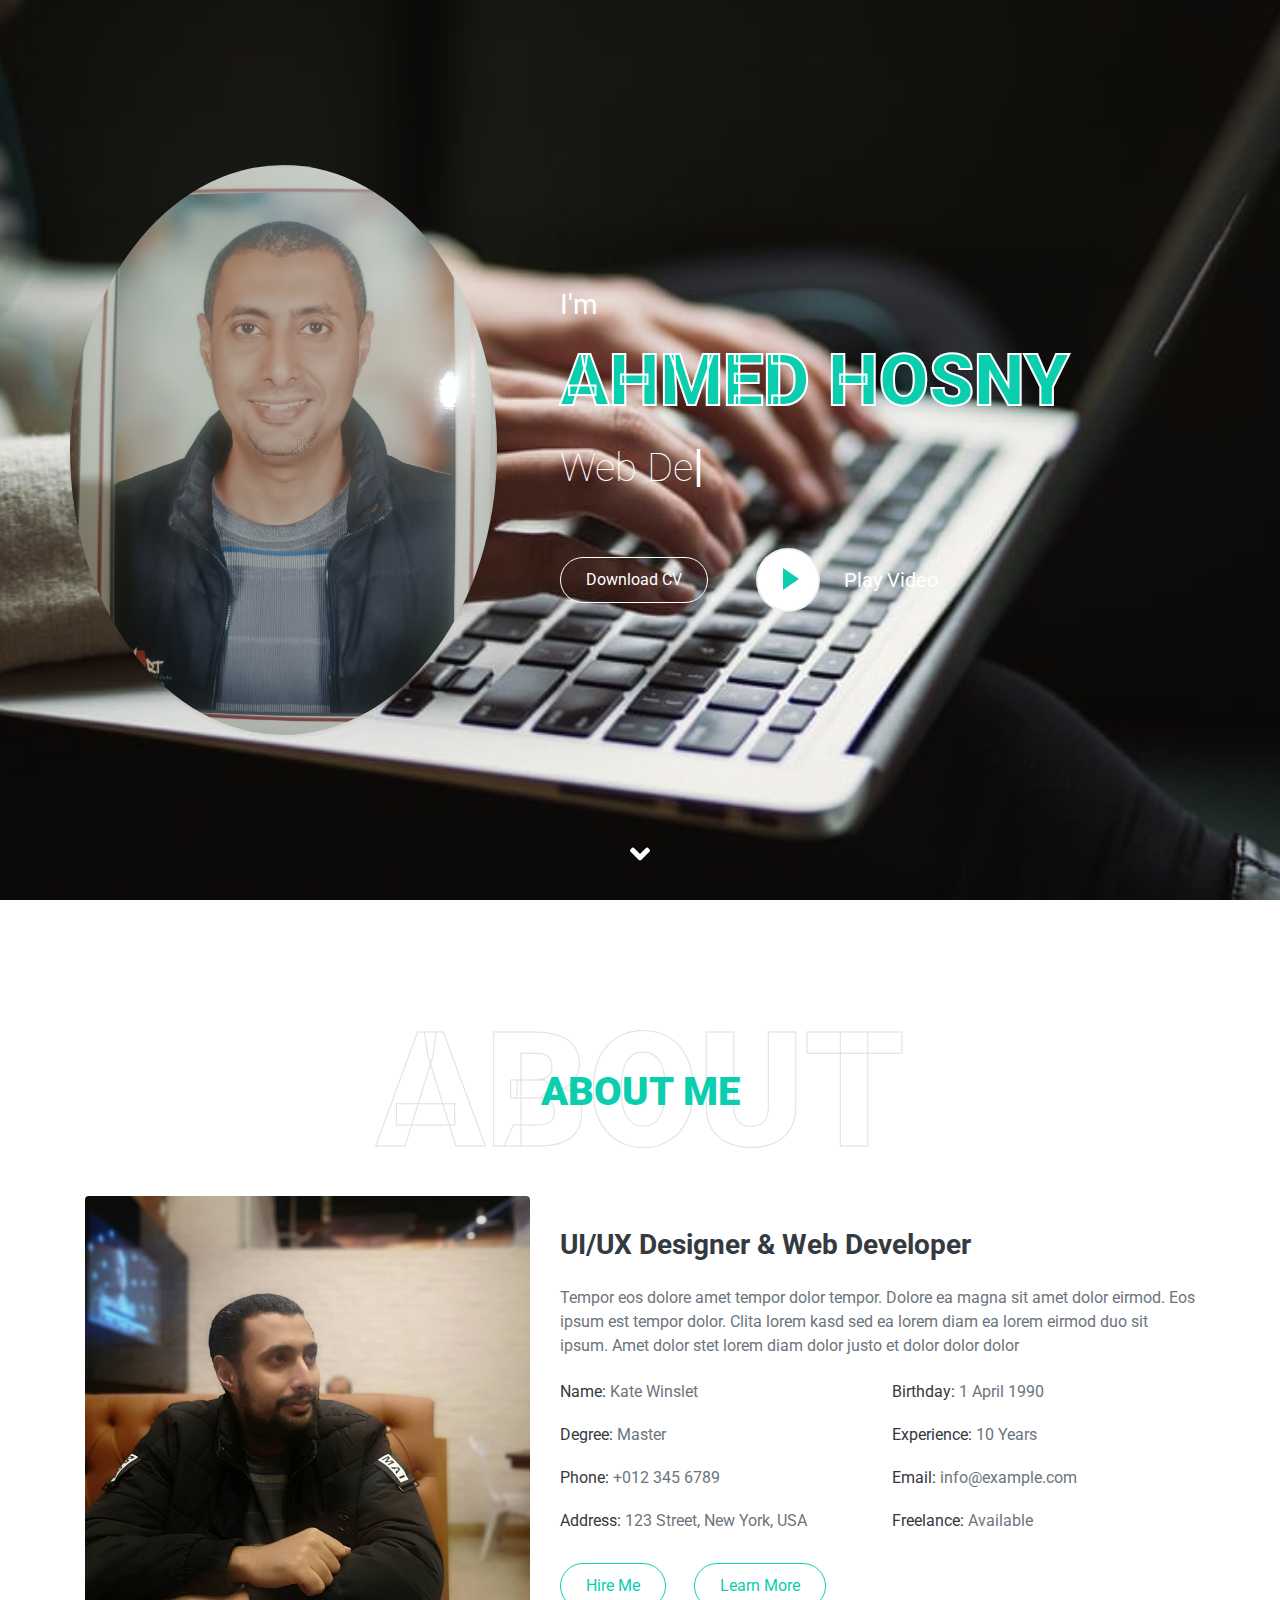
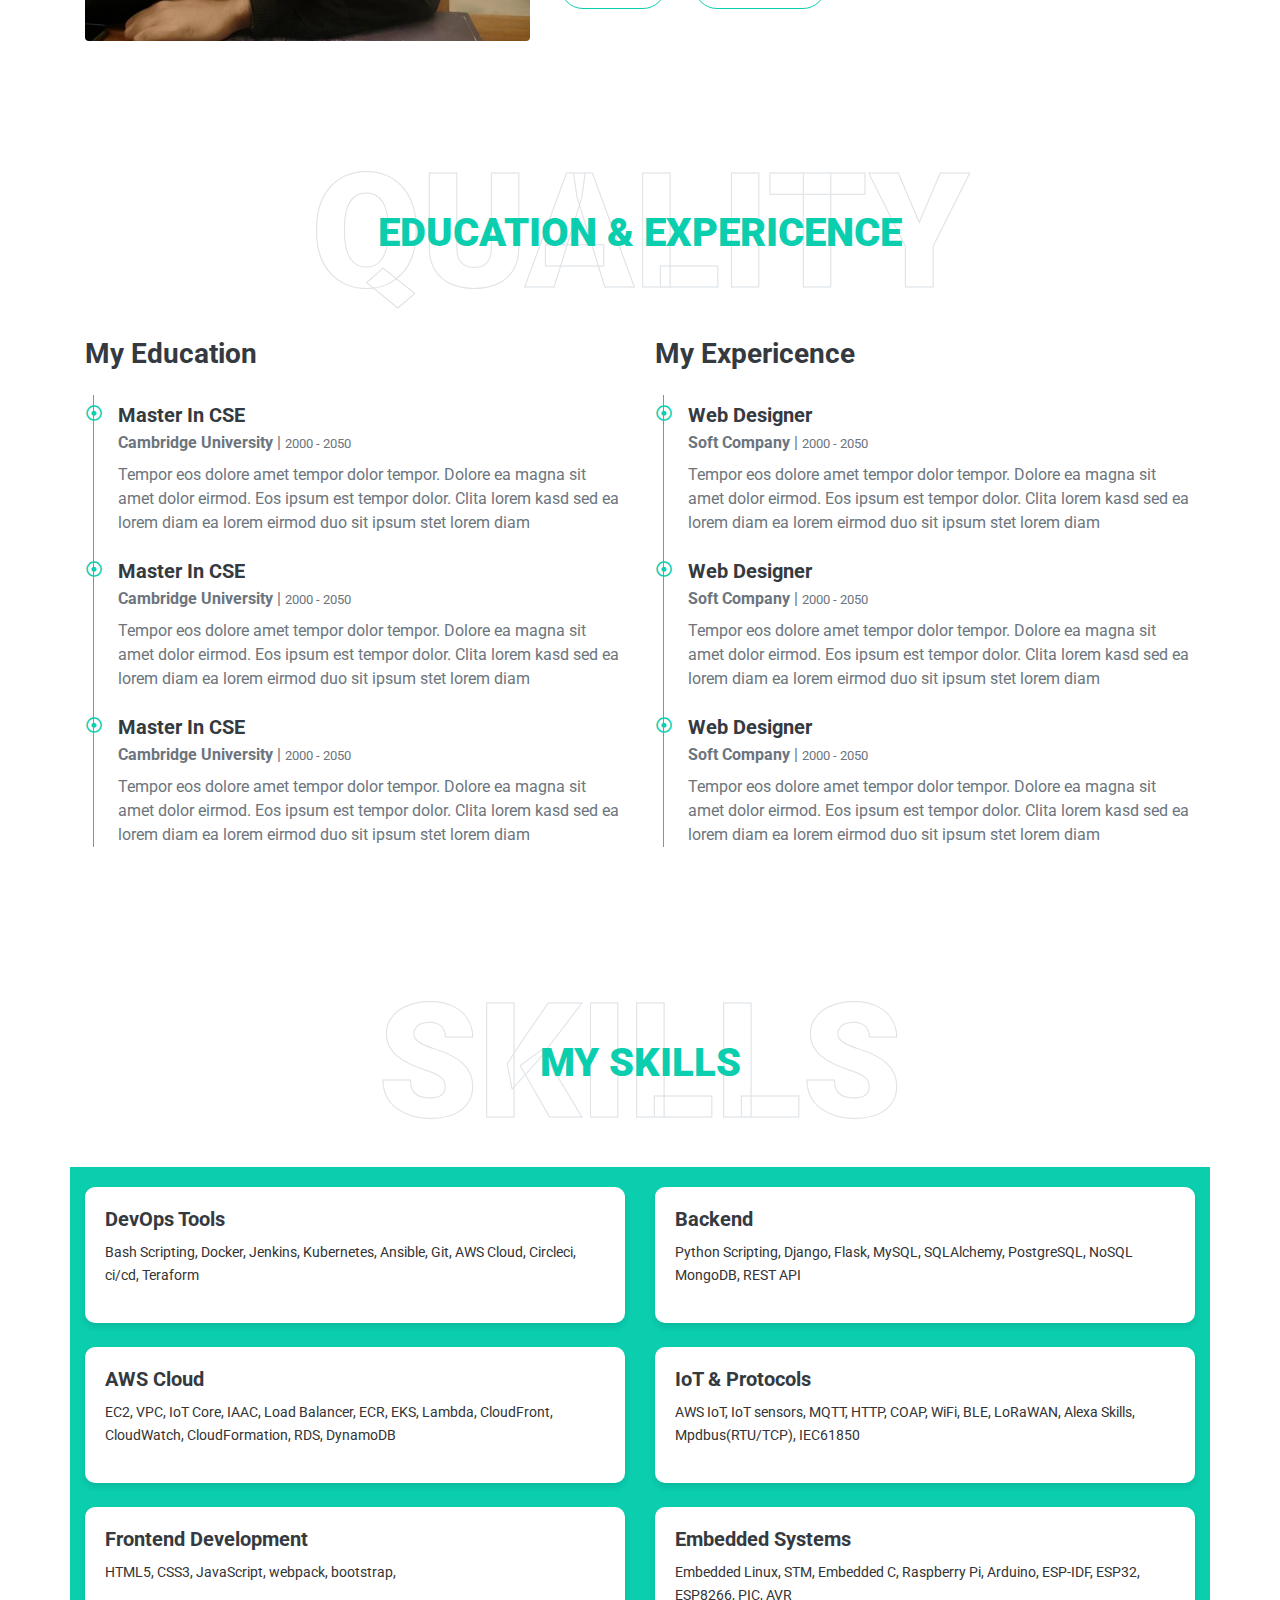
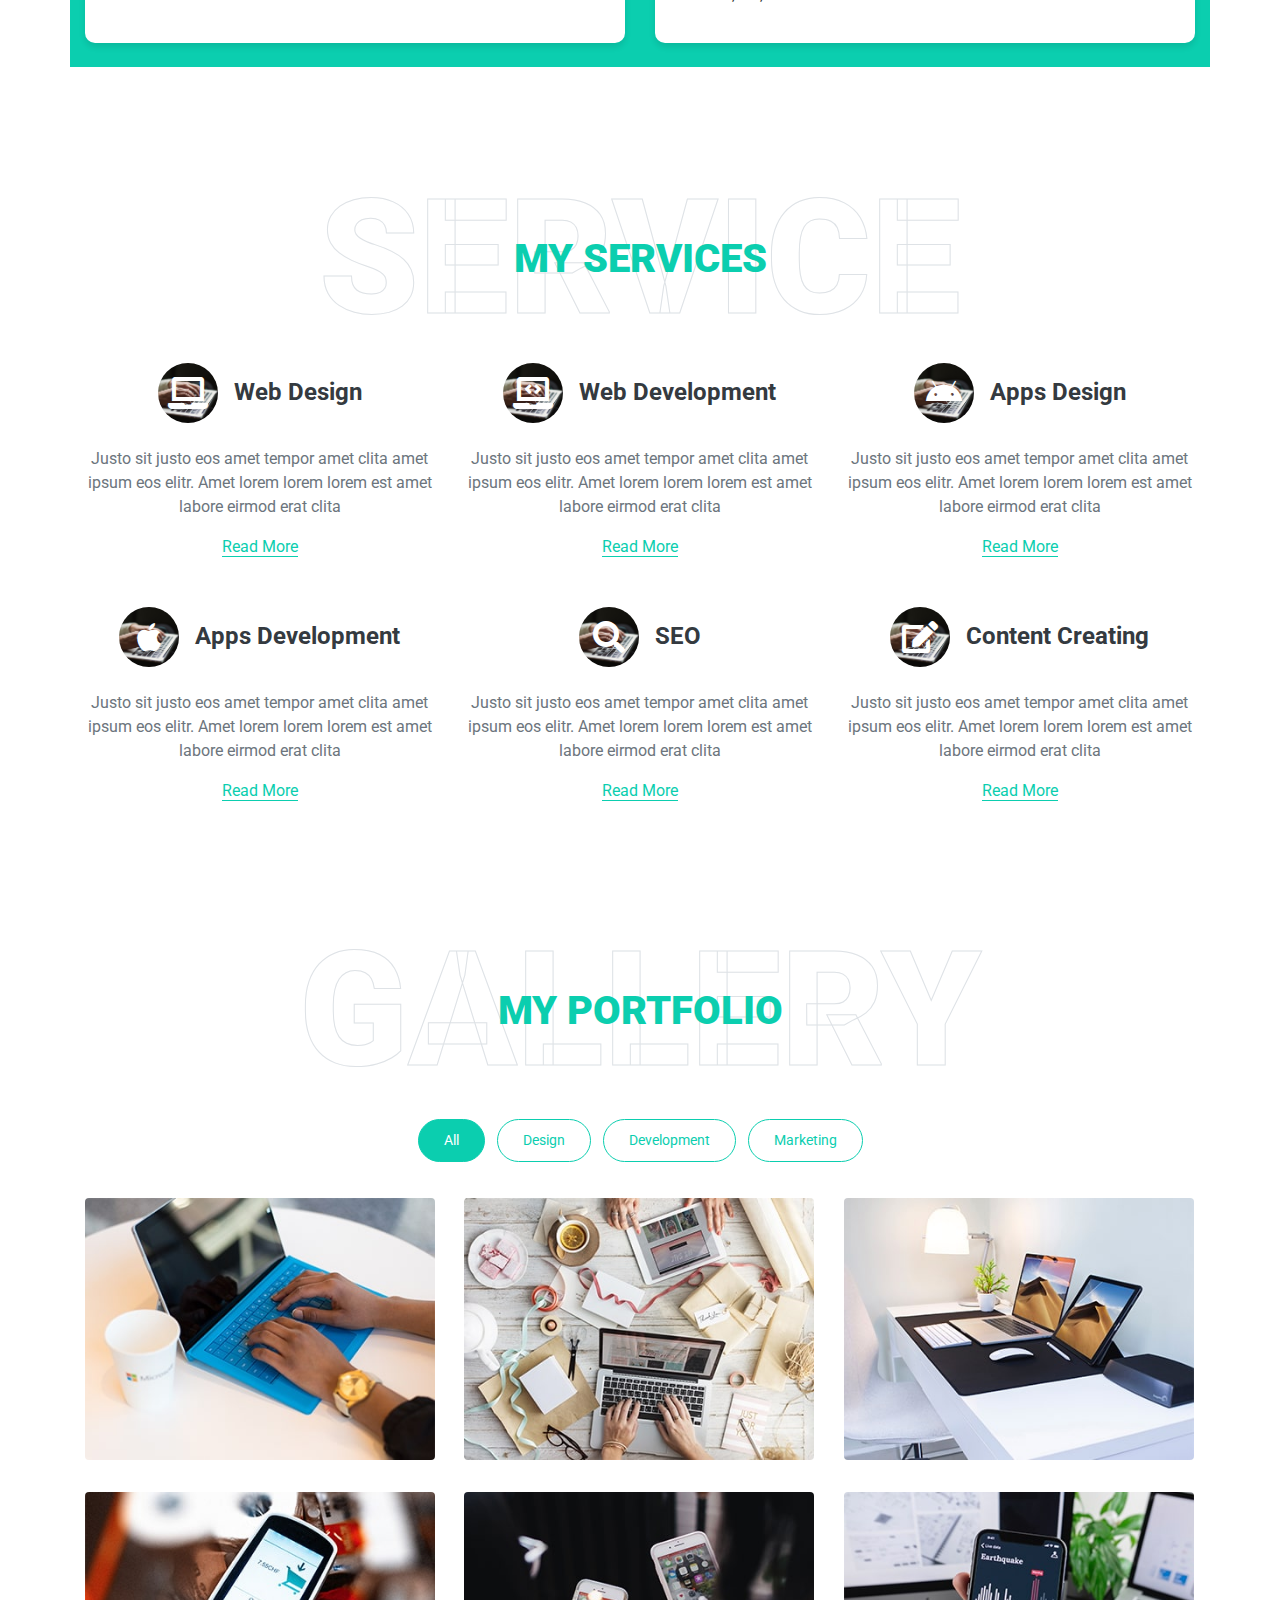
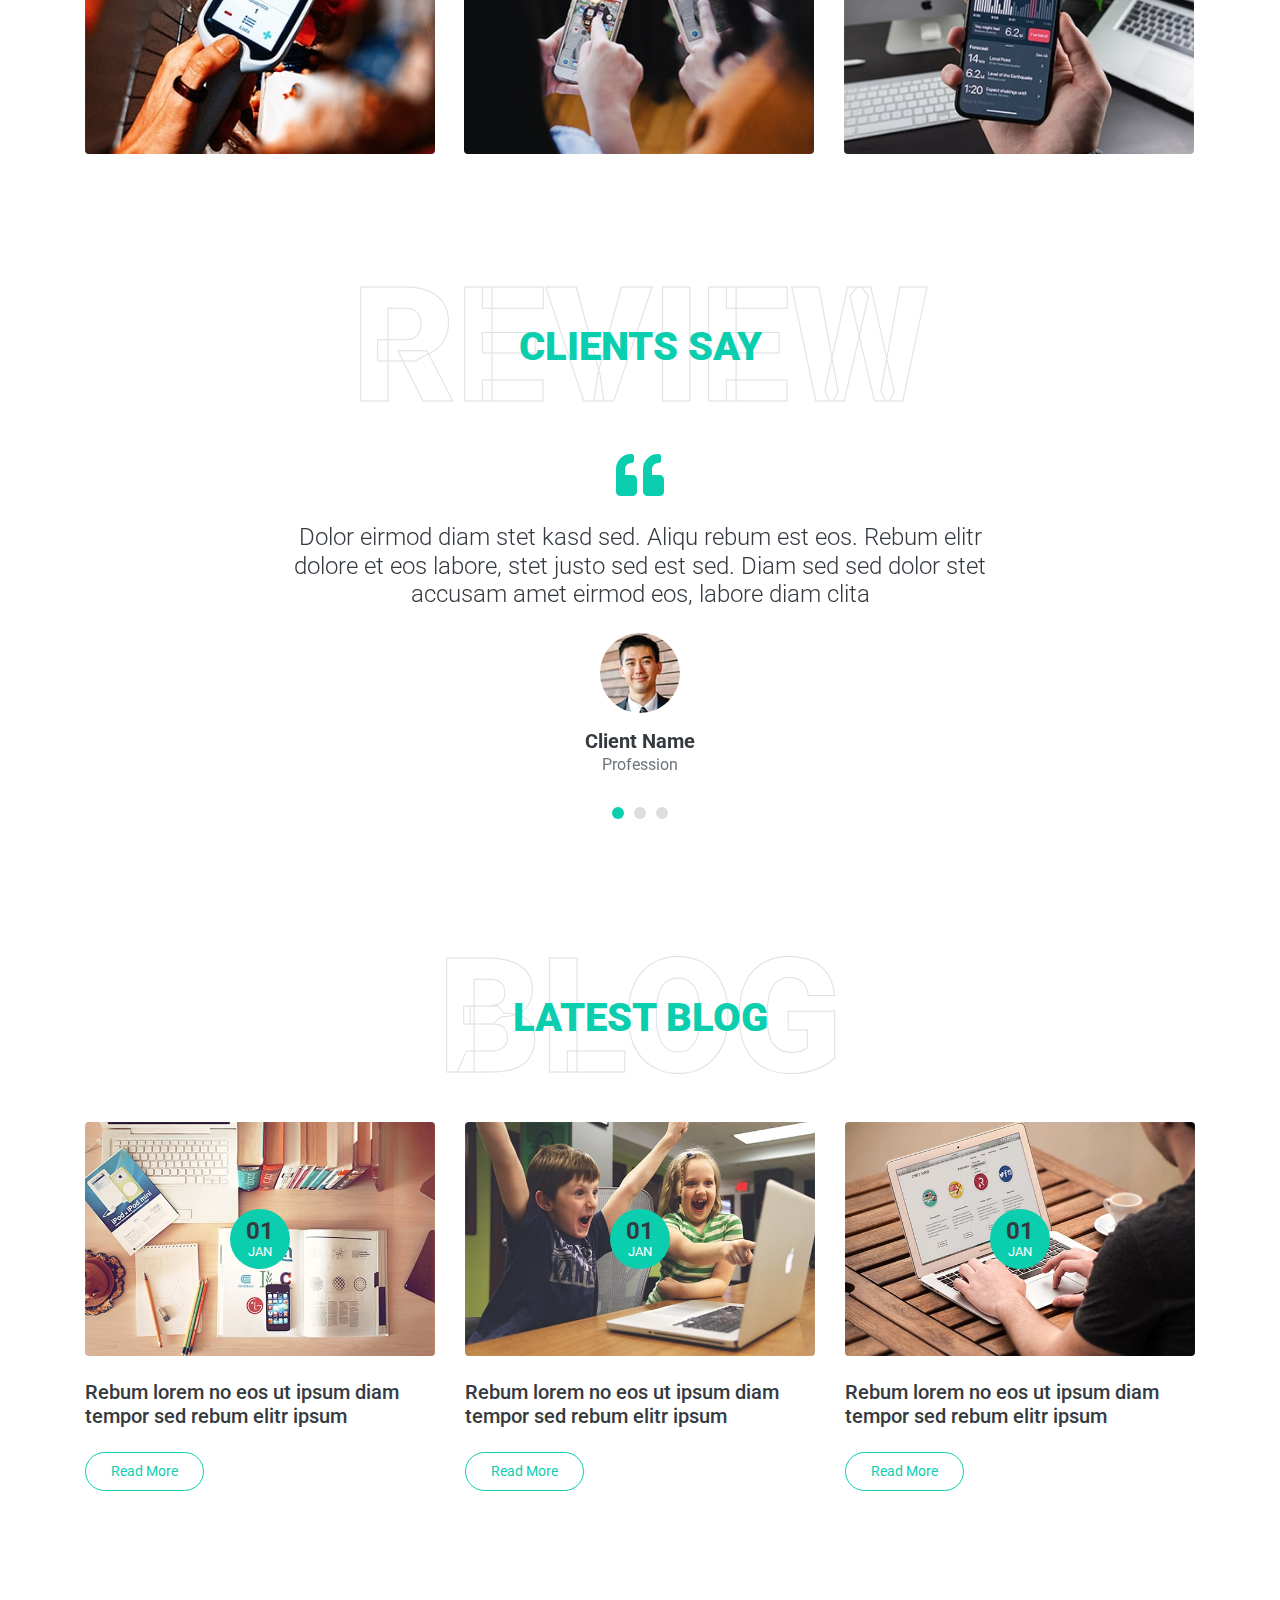
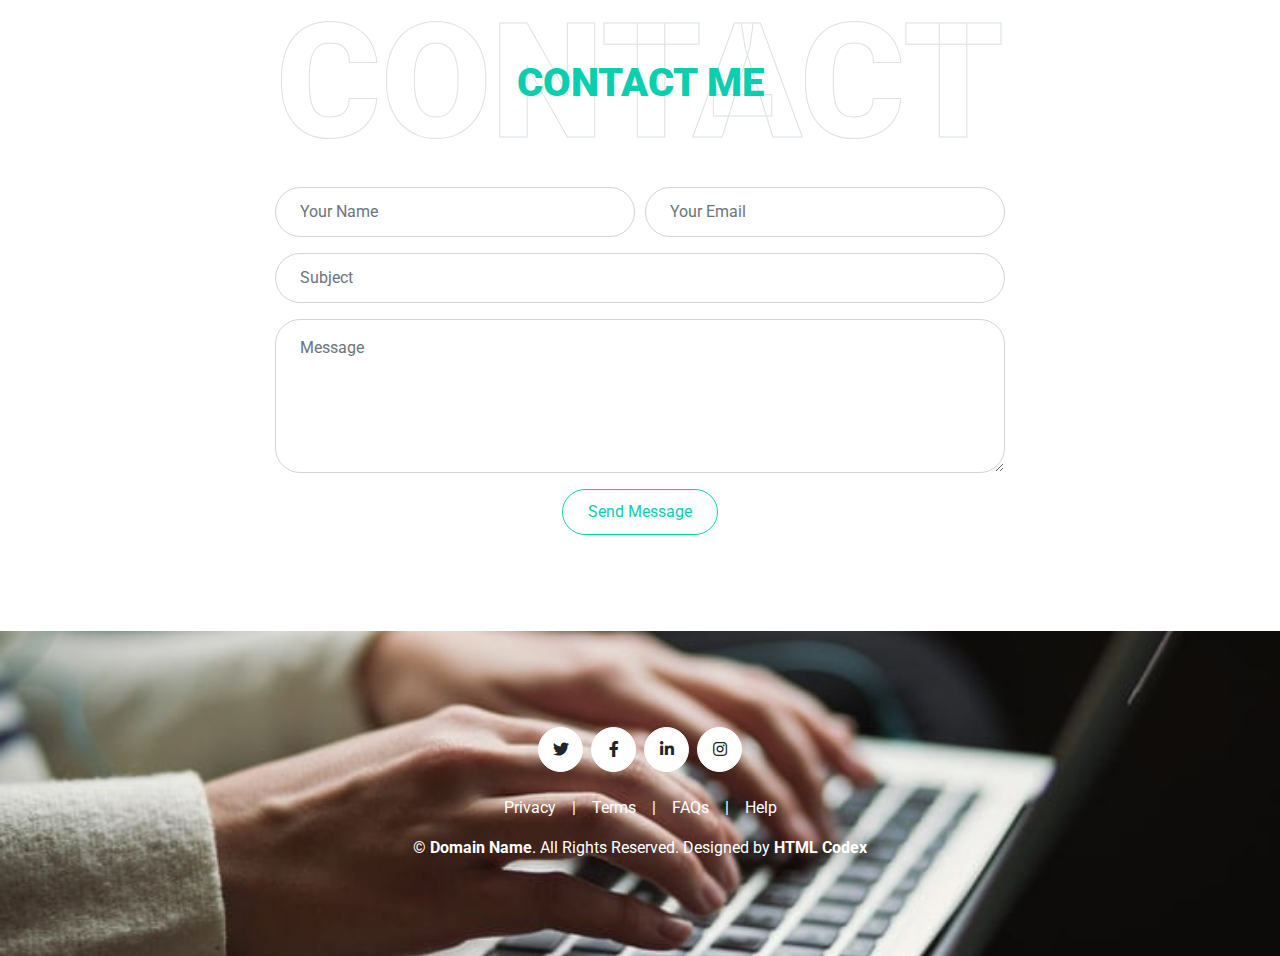
==== index.html @ ce0eb76b "add my skills" ====
<!DOCTYPE html>
<html lang="en">

<head>
    <meta charset="utf-8">
    <title>FreeFolio - Freelancer Portfolio Template</title>
    <meta content="width=device-width, initial-scale=1.0" name="viewport">
    <meta content="Free HTML Templates" name="keywords">
    <meta content="Free HTML Templates" name="description">

    <!-- Favicon -->
    <link href="img/favicon.ico" rel="icon">

    <!-- Google Web Fonts -->
    <link rel="preconnect" href="https://fonts.gstatic.com">
    <link href="https://fonts.googleapis.com/css2?family=Roboto:wght@300;400;500;700;900&display=swap" rel="stylesheet"> 

    <!-- Font Awesome -->
    <link href="https://cdnjs.cloudflare.com/ajax/libs/font-awesome/5.10.0/css/all.min.css" rel="stylesheet">

    <!-- Libraries Stylesheet -->
    <link href="lib/owlcarousel/assets/owl.carousel.min.css" rel="stylesheet">
    <link href="lib/lightbox/css/lightbox.min.css" rel="stylesheet">

    <!-- Customized Bootstrap Stylesheet -->
    <link href="css/style.css" rel="stylesheet">
</head>

<body data-spy="scroll" data-target=".navbar" data-offset="51">
    <!-- Navbar Start -->
    <nav class="navbar fixed-top shadow-sm navbar-expand-lg bg-light navbar-light py-3 py-lg-0 px-lg-5">
        <a href="index.html" class="navbar-brand ml-lg-3">
            <h1 class="m-0 display-5"><span class="text-primary">Free</span>Folio</h1>
        </a>
        <button type="button" class="navbar-toggler" data-toggle="collapse" data-target="#navbarCollapse">
            <span class="navbar-toggler-icon"></span>
        </button>
        <div class="collapse navbar-collapse px-lg-3" id="navbarCollapse">
            <div class="navbar-nav m-auto py-0">
                <a href="#home" class="nav-item nav-link active">Home</a>
                <a href="#about" class="nav-item nav-link">About</a>
                <a href="#qualification" class="nav-item nav-link">Quality</a>
                <a href="#skill" class="nav-item nav-link">Skill</a>
                <a href="#service" class="nav-item nav-link">Service</a>
                <a href="#portfolio" class="nav-item nav-link">Portfolio</a>
                <a href="#testimonial" class="nav-item nav-link">Review</a>
                <a href="#blog" class="nav-item nav-link">Blog</a>
                <a href="#contact" class="nav-item nav-link">Contact</a>
            </div>
            <a href="" class="btn btn-outline-primary d-none d-lg-block">Hire Me</a>
        </div>
    </nav>
    <!-- Navbar End -->


    <!-- Video Modal Start -->
    <div class="modal fade" id="videoModal" tabindex="-1" role="dialog" aria-labelledby="exampleModalLabel" aria-hidden="true">
        <div class="modal-dialog" role="document">
            <div class="modal-content">
                <div class="modal-body">
                    <button type="button" class="close" data-dismiss="modal" aria-label="Close">
                        <span aria-hidden="true">&times;</span>
                    </button>        
                    <!-- 16:9 aspect ratio -->
                    <div class="embed-responsive embed-responsive-16by9">
                        <iframe class="embed-responsive-item" src="" id="video"  allowscriptaccess="always" allow="autoplay"></iframe>
                    </div>
                </div>
            </div>
        </div>
    </div>
    <!-- Video Modal End -->


    <!-- Header Start -->
    <div class="container-fluid bg-primary d-flex align-items-center mb-5 py-5" id="home" style="min-height: 100vh;">
        <div class="container">
            <div class="row align-items-center">
                <div class="col-lg-5 px-5 pl-lg-0 pb-5 pb-lg-0">
                    <img class="img-fluid w-100 rounded-circle shadow-sm" src="img/profile.jpg" alt="">
                </div>
                <div class="col-lg-7 text-center text-lg-left">
                    <h3 class="text-white font-weight-normal mb-3">I'm</h3>
                    <h1 class="display-3 text-uppercase text-primary mb-2" style="-webkit-text-stroke: 2px #ffffff;">Ahmed Hosny</h1>
                    <h1 class="typed-text-output d-inline font-weight-lighter text-white"></h1>
                    <div class="typed-text d-none">Web Designer, Web Developer, Front End Developer, Apps Designer, Apps Developer</div>
                    <div class="d-flex align-items-center justify-content-center justify-content-lg-start pt-5">
                        <a href="" class="btn btn-outline-light mr-5">Download CV</a>
                        <button type="button" class="btn-play" data-toggle="modal"
                            data-src="https://www.youtube.com/embed/DWRcNpR6Kdc" data-target="#videoModal">
                            <span></span>
                        </button>
                        <h5 class="font-weight-normal text-white m-0 ml-4 d-none d-sm-block">Play Video</h5>
                    </div>
                </div>
            </div>
        </div>
    </div>
    <!-- Header End -->


    <!-- About Start -->
    <div class="container-fluid py-5" id="about">
        <div class="container">
            <div class="position-relative d-flex align-items-center justify-content-center">
                <h1 class="display-1 text-uppercase text-white" style="-webkit-text-stroke: 1px #dee2e6;">About</h1>
                <h1 class="position-absolute text-uppercase text-primary">About Me</h1>
            </div>
            <div class="row align-items-center">
                <div class="col-lg-5 pb-4 pb-lg-0">
                    <img class="img-fluid rounded w-100" src="img/ahmed.jfif" alt="">
                </div>
                <div class="col-lg-7">
                    <h3 class="mb-4">UI/UX Designer & Web Developer</h3>
                    <p>Tempor eos dolore amet tempor dolor tempor. Dolore ea magna sit amet dolor eirmod. Eos ipsum est tempor dolor. Clita lorem kasd sed ea lorem diam ea lorem eirmod duo sit ipsum. Amet dolor stet lorem diam dolor justo et dolor dolor dolor</p>
                    <div class="row mb-3">
                        <div class="col-sm-6 py-2"><h6>Name: <span class="text-secondary">Kate Winslet</span></h6></div>
                        <div class="col-sm-6 py-2"><h6>Birthday: <span class="text-secondary">1 April 1990</span></h6></div>
                        <div class="col-sm-6 py-2"><h6>Degree: <span class="text-secondary">Master</span></h6></div>
                        <div class="col-sm-6 py-2"><h6>Experience: <span class="text-secondary">10 Years</span></h6></div>
                        <div class="col-sm-6 py-2"><h6>Phone: <span class="text-secondary">+012 345 6789</span></h6></div>
                        <div class="col-sm-6 py-2"><h6>Email: <span class="text-secondary">info@example.com</span></h6></div>
                        <div class="col-sm-6 py-2"><h6>Address: <span class="text-secondary">123 Street, New York, USA</span></h6></div>
                        <div class="col-sm-6 py-2"><h6>Freelance: <span class="text-secondary">Available</span></h6></div>
                    </div>
                    <a href="" class="btn btn-outline-primary mr-4">Hire Me</a>
                    <a href="" class="btn btn-outline-primary">Learn More</a>
                </div>
            </div>
        </div>
    </div>
    <!-- About End -->


    <!-- Qualification Start -->
    <div class="container-fluid py-5" id="qualification">
        <div class="container">
            <div class="position-relative d-flex align-items-center justify-content-center">
                <h1 class="display-1 text-uppercase text-white" style="-webkit-text-stroke: 1px #dee2e6;">Quality</h1>
                <h1 class="position-absolute text-uppercase text-primary">Education & Expericence</h1>
            </div>
            <div class="row align-items-center">
                <div class="col-lg-6">
                    <h3 class="mb-4">My Education</h3>
                    <div class="border-left border-primary pt-2 pl-4 ml-2">
                        <div class="position-relative mb-4">
                            <i class="far fa-dot-circle text-primary position-absolute" style="top: 2px; left: -32px;"></i>
                            <h5 class="font-weight-bold mb-1">Master In CSE</h5>
                            <p class="mb-2"><strong>Cambridge University</strong> | <small>2000 - 2050</small></p>
                            <p>Tempor eos dolore amet tempor dolor tempor. Dolore ea magna sit amet dolor eirmod. Eos ipsum est tempor dolor. Clita lorem kasd sed ea lorem diam ea lorem eirmod duo sit ipsum stet lorem diam</p>
                        </div>
                        <div class="position-relative mb-4">
                            <i class="far fa-dot-circle text-primary position-absolute" style="top: 2px; left: -32px;"></i>
                            <h5 class="font-weight-bold mb-1">Master In CSE</h5>
                            <p class="mb-2"><strong>Cambridge University</strong> | <small>2000 - 2050</small></p>
                            <p>Tempor eos dolore amet tempor dolor tempor. Dolore ea magna sit amet dolor eirmod. Eos ipsum est tempor dolor. Clita lorem kasd sed ea lorem diam ea lorem eirmod duo sit ipsum stet lorem diam</p>
                        </div>
                        <div class="position-relative mb-4">
                            <i class="far fa-dot-circle text-primary position-absolute" style="top: 2px; left: -32px;"></i>
                            <h5 class="font-weight-bold mb-1">Master In CSE</h5>
                            <p class="mb-2"><strong>Cambridge University</strong> | <small>2000 - 2050</small></p>
                            <p>Tempor eos dolore amet tempor dolor tempor. Dolore ea magna sit amet dolor eirmod. Eos ipsum est tempor dolor. Clita lorem kasd sed ea lorem diam ea lorem eirmod duo sit ipsum stet lorem diam</p>
                        </div>
                    </div>
                </div>
                <div class="col-lg-6">
                    <h3 class="mb-4">My Expericence</h3>
                    <div class="border-left border-primary pt-2 pl-4 ml-2">
                        <div class="position-relative mb-4">
                            <i class="far fa-dot-circle text-primary position-absolute" style="top: 2px; left: -32px;"></i>
                            <h5 class="font-weight-bold mb-1">Web Designer</h5>
                            <p class="mb-2"><strong>Soft Company</strong> | <small>2000 - 2050</small></p>
                            <p>Tempor eos dolore amet tempor dolor tempor. Dolore ea magna sit amet dolor eirmod. Eos ipsum est tempor dolor. Clita lorem kasd sed ea lorem diam ea lorem eirmod duo sit ipsum stet lorem diam</p>
                        </div>
                        <div class="position-relative mb-4">
                            <i class="far fa-dot-circle text-primary position-absolute" style="top: 2px; left: -32px;"></i>
                            <h5 class="font-weight-bold mb-1">Web Designer</h5>
                            <p class="mb-2"><strong>Soft Company</strong> | <small>2000 - 2050</small></p>
                            <p>Tempor eos dolore amet tempor dolor tempor. Dolore ea magna sit amet dolor eirmod. Eos ipsum est tempor dolor. Clita lorem kasd sed ea lorem diam ea lorem eirmod duo sit ipsum stet lorem diam</p>
                        </div>
                        <div class="position-relative mb-4">
                            <i class="far fa-dot-circle text-primary position-absolute" style="top: 2px; left: -32px;"></i>
                            <h5 class="font-weight-bold mb-1">Web Designer</h5>
                            <p class="mb-2"><strong>Soft Company</strong> | <small>2000 - 2050</small></p>
                            <p>Tempor eos dolore amet tempor dolor tempor. Dolore ea magna sit amet dolor eirmod. Eos ipsum est tempor dolor. Clita lorem kasd sed ea lorem diam ea lorem eirmod duo sit ipsum stet lorem diam</p>
                        </div>
                    </div>
                </div>
            </div>
        </div>
    </div>
    <!-- Qualification End -->


    <!-- Skill Start -->
    <div class="container-fluid py-5" id="skill">
        <div class="container">
            <div class="position-relative d-flex align-items-center justify-content-center">
                <h1 class="display-1 text-uppercase text-white" style="-webkit-text-stroke: 1px #dee2e6;">Skills</h1>
                <h1 class="position-absolute text-uppercase text-primary">My Skills</h1>
            </div>
            <div class="row align-items-center skills-div">
                <div class="col-md-6">
                    <div class="skill mb-4">
                        <div class="skill-card">
                            <h2>DevOps Tools</h2>
                            <p>Bash Scripting, Docker, Jenkins, Kubernetes, Ansible, Git, AWS Cloud, Circleci, ci/cd, Teraform</p>
                        </div>
                    </div>
                    <div class="skill mb-4">
                        <div class="skill-card">
                            <h2>AWS Cloud</h2>
                            <p> EC2, VPC, IoT Core, IAAC, Load Balancer, ECR, EKS, Lambda, CloudFront, CloudWatch, CloudFormation, RDS, DynamoDB</p>
                        </div>
                    </div>
                    <div class="skill mb-4">
                        <div class="skill-card">
                            <h2>Frontend Development</h2>
                            <p>HTML5, CSS3, JavaScript, webpack, bootstrap, <br> &nbsp;</p>
                        </div>
                    </div>
                </div>
                <div class="col-md-6">
                    <div class="skill mb-4">
                        <div class="skill-card">
                            <h2>Backend</h2>
                            <p>Python Scripting, Django, Flask, MySQL, SQLAlchemy, PostgreSQL, NoSQL MongoDB, REST API </p>
                        </div>
                    </div>
                    <div class="skill mb-4">
                        <div class="skill-card">
                            <h2>IoT & Protocols</h2>
                            <p>AWS IoT, IoT sensors, MQTT, HTTP, COAP, WiFi, BLE, LoRaWAN, Alexa Skills, Mpdbus(RTU/TCP), IEC61850  </p>
                        </div>
                    </div>
                    <div class="skill mb-4">
                        <div class="skill-card">
                            <h2>Embedded Systems</h2>
                            <p>Embedded Linux, STM, Embedded C, Raspberry Pi, Arduino, ESP-IDF, ESP32, ESP8266, PIC, AVR</p>
                        </div>
                    </div>
                </div>
            </div>
        </div>
    </div>
    <!-- Skill End -->


    <!-- Services Start -->
    <div class="container-fluid pt-5" id="service">
        <div class="container">
            <div class="position-relative d-flex align-items-center justify-content-center">
                <h1 class="display-1 text-uppercase text-white" style="-webkit-text-stroke: 1px #dee2e6;">Service</h1>
                <h1 class="position-absolute text-uppercase text-primary">My Services</h1>
            </div>
            <div class="row pb-3">
                <div class="col-lg-4 col-md-6 text-center mb-5">
                    <div class="d-flex align-items-center justify-content-center mb-4">
                        <i class="fa fa-2x fa-laptop service-icon bg-primary text-white mr-3"></i>
                        <h4 class="font-weight-bold m-0">Web Design</h4>
                    </div>
                    <p>Justo sit justo eos amet tempor amet clita amet ipsum eos elitr. Amet lorem lorem lorem est amet labore eirmod erat clita</p>
                    <a class="border-bottom border-primary text-decoration-none" href="">Read More</a>
                </div>
                <div class="col-lg-4 col-md-6 text-center mb-5">
                    <div class="d-flex align-items-center justify-content-center mb-4">
                        <i class="fa fa-2x fa-laptop-code service-icon bg-primary text-white mr-3"></i>
                        <h4 class="font-weight-bold m-0">Web Development</h4>
                    </div>
                    <p>Justo sit justo eos amet tempor amet clita amet ipsum eos elitr. Amet lorem lorem lorem est amet labore eirmod erat clita</p>
                    <a class="border-bottom border-primary text-decoration-none" href="">Read More</a>
                </div>
                <div class="col-lg-4 col-md-6 text-center mb-5">
                    <div class="d-flex align-items-center justify-content-center mb-4">
                        <i class="fab fa-2x fa-android service-icon bg-primary text-white mr-3"></i>
                        <h4 class="font-weight-bold m-0">Apps Design</h4>
                    </div>
                    <p>Justo sit justo eos amet tempor amet clita amet ipsum eos elitr. Amet lorem lorem lorem est amet labore eirmod erat clita</p>
                    <a class="border-bottom border-primary text-decoration-none" href="">Read More</a>
                </div>
                <div class="col-lg-4 col-md-6 text-center mb-5">
                    <div class="d-flex align-items-center justify-content-center mb-4">
                        <i class="fab fa-2x fa-apple service-icon bg-primary text-white mr-3"></i>
                        <h4 class="font-weight-bold m-0">Apps Development</h4>
                    </div>
                    <p>Justo sit justo eos amet tempor amet clita amet ipsum eos elitr. Amet lorem lorem lorem est amet labore eirmod erat clita</p>
                    <a class="border-bottom border-primary text-decoration-none" href="">Read More</a>
                </div>
                <div class="col-lg-4 col-md-6 text-center mb-5">
                    <div class="d-flex align-items-center justify-content-center mb-4">
                        <i class="fa fa-2x fa-search service-icon bg-primary text-white mr-3"></i>
                        <h4 class="font-weight-bold m-0">SEO</h4>
                    </div>
                    <p>Justo sit justo eos amet tempor amet clita amet ipsum eos elitr. Amet lorem lorem lorem est amet labore eirmod erat clita</p>
                    <a class="border-bottom border-primary text-decoration-none" href="">Read More</a>
                </div>
                <div class="col-lg-4 col-md-6 text-center mb-5">
                    <div class="d-flex align-items-center justify-content-center mb-4">
                        <i class="fa fa-2x fa-edit service-icon bg-primary text-white mr-3"></i>
                        <h4 class="font-weight-bold m-0">Content Creating</h4>
                    </div>
                    <p>Justo sit justo eos amet tempor amet clita amet ipsum eos elitr. Amet lorem lorem lorem est amet labore eirmod erat clita</p>
                    <a class="border-bottom border-primary text-decoration-none" href="">Read More</a>
                </div>
            </div>
        </div>
    </div>
    <!-- Services End -->


    <!-- Portfolio Start -->
    <div class="container-fluid pt-5 pb-3" id="portfolio">
        <div class="container">
            <div class="position-relative d-flex align-items-center justify-content-center">
                <h1 class="display-1 text-uppercase text-white" style="-webkit-text-stroke: 1px #dee2e6;">Gallery</h1>
                <h1 class="position-absolute text-uppercase text-primary">My Portfolio</h1>
            </div>
            <div class="row">
                <div class="col-12 text-center mb-2">
                    <ul class="list-inline mb-4" id="portfolio-flters">
                        <li class="btn btn-sm btn-outline-primary m-1 active"  data-filter="*">All</li>
                        <li class="btn btn-sm btn-outline-primary m-1" data-filter=".first">Design</li>
                        <li class="btn btn-sm btn-outline-primary m-1" data-filter=".second">Development</li>
                        <li class="btn btn-sm btn-outline-primary m-1" data-filter=".third">Marketing</li>
                    </ul>
                </div>
            </div>
            <div class="row portfolio-container">
                <div class="col-lg-4 col-md-6 mb-4 portfolio-item first">
                    <div class="position-relative overflow-hidden mb-2">
                        <img class="img-fluid rounded w-100" src="img/portfolio-1.jpg" alt="">
                        <div class="portfolio-btn bg-primary d-flex align-items-center justify-content-center">
                            <a href="img/portfolio-1.jpg" data-lightbox="portfolio">
                                <i class="fa fa-plus text-white" style="font-size: 60px;"></i>
                            </a>
                        </div>
                    </div>
                </div>
                <div class="col-lg-4 col-md-6 mb-4 portfolio-item second">
                    <div class="position-relative overflow-hidden mb-2">
                        <img class="img-fluid rounded w-100" src="img/portfolio-2.jpg" alt="">
                        <div class="portfolio-btn bg-primary d-flex align-items-center justify-content-center">
                            <a href="img/portfolio-2.jpg" data-lightbox="portfolio">
                                <i class="fa fa-plus text-white" style="font-size: 60px;"></i>
                            </a>
                        </div>
                    </div>
                </div>
                <div class="col-lg-4 col-md-6 mb-4 portfolio-item third">
                    <div class="position-relative overflow-hidden mb-2">
                        <img class="img-fluid rounded w-100" src="img/portfolio-3.jpg" alt="">
                        <div class="portfolio-btn bg-primary d-flex align-items-center justify-content-center">
                            <a href="img/portfolio-3.jpg" data-lightbox="portfolio">
                                <i class="fa fa-plus text-white" style="font-size: 60px;"></i>
                            </a>
                        </div>
                    </div>
                </div>
                <div class="col-lg-4 col-md-6 mb-4 portfolio-item first">
                    <div class="position-relative overflow-hidden mb-2">
                        <img class="img-fluid rounded w-100" src="img/portfolio-4.jpg" alt="">
                        <div class="portfolio-btn bg-primary d-flex align-items-center justify-content-center">
                            <a href="img/portfolio-4.jpg" data-lightbox="portfolio">
                                <i class="fa fa-plus text-white" style="font-size: 60px;"></i>
                            </a>
                        </div>
                    </div>
                </div>
                <div class="col-lg-4 col-md-6 mb-4 portfolio-item second">
                    <div class="position-relative overflow-hidden mb-2">
                        <img class="img-fluid rounded w-100" src="img/portfolio-5.jpg" alt="">
                        <div class="portfolio-btn bg-primary d-flex align-items-center justify-content-center">
                            <a href="img/portfolio-5.jpg" data-lightbox="portfolio">
                                <i class="fa fa-plus text-white" style="font-size: 60px;"></i>
                            </a>
                        </div>
                    </div>
                </div>
                <div class="col-lg-4 col-md-6 mb-4 portfolio-item third">
                    <div class="position-relative overflow-hidden mb-2">
                        <img class="img-fluid rounded w-100" src="img/portfolio-6.jpg" alt="">
                        <div class="portfolio-btn bg-primary d-flex align-items-center justify-content-center">
                            <a href="img/portfolio-6.jpg" data-lightbox="portfolio">
                                <i class="fa fa-plus text-white" style="font-size: 60px;"></i>
                            </a>
                        </div>
                    </div>
                </div>
            </div>
        </div>
    </div>
    <!-- Portfolio End -->


    <!-- Testimonial Start -->
    <div class="container-fluid py-5" id="testimonial">
        <div class="container">
            <div class="position-relative d-flex align-items-center justify-content-center">
                <h1 class="display-1 text-uppercase text-white" style="-webkit-text-stroke: 1px #dee2e6;">Review</h1>
                <h1 class="position-absolute text-uppercase text-primary">Clients Say</h1>
            </div>
            <div class="row justify-content-center">
                <div class="col-lg-8">
                    <div class="owl-carousel testimonial-carousel">
                        <div class="text-center">
                            <i class="fa fa-3x fa-quote-left text-primary mb-4"></i>
                            <h4 class="font-weight-light mb-4">Dolor eirmod diam stet kasd sed. Aliqu rebum est eos. Rebum elitr dolore et eos labore, stet justo sed est sed. Diam sed sed dolor stet accusam amet eirmod eos, labore diam clita</h4>
                            <img class="img-fluid rounded-circle mx-auto mb-3" src="img/testimonial-1.jpg" style="width: 80px; height: 80px;">
                            <h5 class="font-weight-bold m-0">Client Name</h5>
                            <span>Profession</span>
                        </div>
                        <div class="text-center">
                            <i class="fa fa-3x fa-quote-left text-primary mb-4"></i>
                            <h4 class="font-weight-light mb-4">Dolor eirmod diam stet kasd sed. Aliqu rebum est eos. Rebum elitr dolore et eos labore, stet justo sed est sed. Diam sed sed dolor stet accusam amet eirmod eos, labore diam clita</h4>
                            <img class="img-fluid rounded-circle mx-auto mb-3" src="img/testimonial-2.jpg" style="width: 80px; height: 80px;">
                            <h5 class="font-weight-bold m-0">Client Name</h5>
                            <span>Profession</span>
                        </div>
                        <div class="text-center">
                            <i class="fa fa-3x fa-quote-left text-primary mb-4"></i>
                            <h4 class="font-weight-light mb-4">Dolor eirmod diam stet kasd sed. Aliqu rebum est eos. Rebum elitr dolore et eos labore, stet justo sed est sed. Diam sed sed dolor stet accusam amet eirmod eos, labore diam clita</h4>
                            <img class="img-fluid rounded-circle mx-auto mb-3" src="img/testimonial-3.jpg" style="width: 80px; height: 80px;">
                            <h5 class="font-weight-bold m-0">Client Name</h5>
                            <span>Profession</span>
                        </div>
                    </div>
                </div>
            </div>
        </div>
    </div>
    <!-- Testimonial End -->


    <!-- Blog Start -->
    <div class="container-fluid pt-5" id="blog">
        <div class="container">
            <div class="position-relative d-flex align-items-center justify-content-center">
                <h1 class="display-1 text-uppercase text-white" style="-webkit-text-stroke: 1px #dee2e6;">Blog</h1>
                <h1 class="position-absolute text-uppercase text-primary">Latest Blog</h1>
            </div>
            <div class="row">
                <div class="col-lg-4 mb-5">
                    <div class="position-relative mb-4">
                        <img class="img-fluid rounded w-100" src="img/blog-1.jpg" alt="">
                        <div class="blog-date">
                            <h4 class="font-weight-bold mb-n1">01</h4>
                            <small class="text-white text-uppercase">Jan</small>
                        </div>
                    </div>
                    <h5 class="font-weight-medium mb-4">Rebum lorem no eos ut ipsum diam tempor sed rebum elitr ipsum</h5>
                    <a class="btn btn-sm btn-outline-primary py-2" href="">Read More</a>
                </div>
                <div class="col-lg-4 mb-5">
                    <div class="position-relative mb-4">
                        <img class="img-fluid rounded w-100" src="img/blog-2.jpg" alt="">
                        <div class="blog-date">
                            <h4 class="font-weight-bold mb-n1">01</h4>
                            <small class="text-white text-uppercase">Jan</small>
                        </div>
                    </div>
                    <h5 class="font-weight-medium mb-4">Rebum lorem no eos ut ipsum diam tempor sed rebum elitr ipsum</h5>
                    <a class="btn btn-sm btn-outline-primary py-2" href="">Read More</a>
                </div>
                <div class="col-lg-4 mb-5">
                    <div class="position-relative mb-4">
                        <img class="img-fluid rounded w-100" src="img/blog-3.jpg" alt="">
                        <div class="blog-date">
                            <h4 class="font-weight-bold mb-n1">01</h4>
                            <small class="text-white text-uppercase">Jan</small>
                        </div>
                    </div>
                    <h5 class="font-weight-medium mb-4">Rebum lorem no eos ut ipsum diam tempor sed rebum elitr ipsum</h5>
                    <a class="btn btn-sm btn-outline-primary py-2" href="">Read More</a>
                </div>
            </div>
        </div>
    </div>
    <!-- Blog End -->


    <!-- Contact Start -->
    <div class="container-fluid py-5" id="contact">
        <div class="container">
            <div class="position-relative d-flex align-items-center justify-content-center">
                <h1 class="display-1 text-uppercase text-white" style="-webkit-text-stroke: 1px #dee2e6;">Contact</h1>
                <h1 class="position-absolute text-uppercase text-primary">Contact Me</h1>
            </div>
            <div class="row justify-content-center">
                <div class="col-lg-8">
                    <div class="contact-form text-center">
                        <div id="success"></div>
                        <form name="sentMessage" id="contactForm" novalidate="novalidate">
                            <div class="form-row">
                                <div class="control-group col-sm-6">
                                    <input type="text" class="form-control p-4" id="name" placeholder="Your Name"
                                        required="required" data-validation-required-message="Please enter your name" />
                                    <p class="help-block text-danger"></p>
                                </div>
                                <div class="control-group col-sm-6">
                                    <input type="email" class="form-control p-4" id="email" placeholder="Your Email"
                                        required="required" data-validation-required-message="Please enter your email" />
                                    <p class="help-block text-danger"></p>
                                </div>
                            </div>
                            <div class="control-group">
                                <input type="text" class="form-control p-4" id="subject" placeholder="Subject"
                                    required="required" data-validation-required-message="Please enter a subject" />
                                <p class="help-block text-danger"></p>
                            </div>
                            <div class="control-group">
                                <textarea class="form-control py-3 px-4" rows="5" id="message" placeholder="Message"
                                    required="required"
                                    data-validation-required-message="Please enter your message"></textarea>
                                <p class="help-block text-danger"></p>
                            </div>
                            <div>
                                <button class="btn btn-outline-primary" type="submit" id="sendMessageButton">Send
                                    Message</button>
                            </div>
                        </form>
                    </div>
                </div>
            </div>
        </div>
    </div>
    <!-- Contact End -->


    <!-- Footer Start -->
    <div class="container-fluid bg-primary text-white mt-5 py-5 px-sm-3 px-md-5">
        <div class="container text-center py-5">
            <div class="d-flex justify-content-center mb-4">
                <a class="btn btn-light btn-social mr-2" href="#"><i class="fab fa-twitter"></i></a>
                <a class="btn btn-light btn-social mr-2" href="#"><i class="fab fa-facebook-f"></i></a>
                <a class="btn btn-light btn-social mr-2" href="#"><i class="fab fa-linkedin-in"></i></a>
                <a class="btn btn-light btn-social" href="#"><i class="fab fa-instagram"></i></a>
            </div>
            <div class="d-flex justify-content-center mb-3">
                <a class="text-white" href="#">Privacy</a>
                <span class="px-3">|</span>
                <a class="text-white" href="#">Terms</a>
                <span class="px-3">|</span>
                <a class="text-white" href="#">FAQs</a>
                <span class="px-3">|</span>
                <a class="text-white" href="#">Help</a>
            </div>
            <p class="m-0">&copy; <a class="text-white font-weight-bold" href="#">Domain Name</a>. All Rights Reserved. Designed by <a class="text-white font-weight-bold" href="https://htmlcodex.com">HTML Codex</a>
            </p>
        </div>
    </div>
    <!-- Footer End -->

    <!-- Scroll to Bottom -->
    <i class="fa fa-2x fa-angle-down text-white scroll-to-bottom"></i>

    <!-- Back to Top -->
    <a href="#" class="btn btn-outline-dark px-0 back-to-top"><i class="fa fa-angle-double-up"></i></a>


    <!-- JavaScript Libraries -->
    <script src="https://code.jquery.com/jquery-3.4.1.min.js"></script>
    <script src="https://stackpath.bootstrapcdn.com/bootstrap/4.4.1/js/bootstrap.bundle.min.js"></script>
    <script src="lib/typed/typed.min.js"></script>
    <script src="lib/easing/easing.min.js"></script>
    <script src="lib/waypoints/waypoints.min.js"></script>
    <script src="lib/owlcarousel/owl.carousel.min.js"></script>
    <script src="lib/isotope/isotope.pkgd.min.js"></script>
    <script src="lib/lightbox/js/lightbox.min.js"></script>

    <!-- Contact Javascript File -->
    <script src="mail/jqBootstrapValidation.min.js"></script>
    <script src="mail/contact.js"></script>

    <!-- Template Javascript -->
    <script src="js/main.js"></script>
</body>

</html>
---- css/style.css ----
/******* Bootstrap Theming ********/
/*!
 * Bootstrap v4.5.3 (https://getbootstrap.com/)
 * Copyright 2011-2020 The Bootstrap Authors
 * Copyright 2011-2020 Twitter, Inc.
 * Licensed under MIT (https://github.com/twbs/bootstrap/blob/main/LICENSE)
 */
:root {
  --blue: #007bff;
  --indigo: #6610f2;
  --purple: #6f42c1;
  --pink: #e83e8c;
  --red: #dc3545;
  --orange: #fd7e14;
  --yellow: #ffc107;
  --green: #28a745;
  --teal: #20c997;
  --cyan: #17a2b8;
  --white: #fff;
  --gray: #6c757d;
  --gray-dark: #343a40;
  --primary: #0BCEAF;
  --secondary: #6c757d;
  --success: #28a745;
  --info: #17a2b8;
  --warning: #ffc107;
  --danger: #dc3545;
  --light: #ffffff;
  --dark: #343a40;
  --breakpoint-xs: 0;
  --breakpoint-sm: 576px;
  --breakpoint-md: 768px;
  --breakpoint-lg: 992px;
  --breakpoint-xl: 1200px;
  --font-family-sans-serif: "Roboto", sans-serif;
  --font-family-monospace: SFMono-Regular, Menlo, Monaco, Consolas, "Liberation Mono", "Courier New", monospace;
}

*,
*::before,
*::after {
  box-sizing: border-box;
}

html {
  font-family: sans-serif;
  line-height: 1.15;
  -webkit-text-size-adjust: 100%;
  -webkit-tap-highlight-color: rgba(0, 0, 0, 0);
}

article, aside, figcaption, figure, footer, header, hgroup, main, nav, section {
  display: block;
}

body {
  margin: 0;
  font-family: "Roboto", sans-serif;
  font-size: 1rem;
  font-weight: 400;
  line-height: 1.5;
  color: #6c757d;
  text-align: left;
  background-color: #ffffff;
}

[tabindex="-1"]:focus:not(:focus-visible) {
  outline: 0 !important;
}

hr {
  box-sizing: content-box;
  height: 0;
  overflow: visible;
}

h1, h2, h3, h4, h5, h6 {
  margin-top: 0;
  margin-bottom: 0.5rem;
}

p {
  margin-top: 0;
  margin-bottom: 1rem;
}

abbr[title],
abbr[data-original-title] {
  text-decoration: underline;
  text-decoration: underline dotted;
  cursor: help;
  border-bottom: 0;
  text-decoration-skip-ink: none;
}

address {
  margin-bottom: 1rem;
  font-style: normal;
  line-height: inherit;
}

ol,
ul,
dl {
  margin-top: 0;
  margin-bottom: 1rem;
}

ol ol,
ul ul,
ol ul,
ul ol {
  margin-bottom: 0;
}

dt {
  font-weight: 700;
}

dd {
  margin-bottom: .5rem;
  margin-left: 0;
}

blockquote {
  margin: 0 0 1rem;
}

b,
strong {
  font-weight: bolder;
}

small {
  font-size: 80%;
}

sub,
sup {
  position: relative;
  font-size: 75%;
  line-height: 0;
  vertical-align: baseline;
}

sub {
  bottom: -.25em;
}

sup {
  top: -.5em;
}

a {
  color: #0BCEAF;
  text-decoration: none;
  background-color: transparent;
}

a:hover {
  color: #078571;
  text-decoration: underline;
}

a:not([href]):not([class]) {
  color: inherit;
  text-decoration: none;
}

a:not([href]):not([class]):hover {
  color: inherit;
  text-decoration: none;
}

pre,
code,
kbd,
samp {
  font-family: SFMono-Regular, Menlo, Monaco, Consolas, "Liberation Mono", "Courier New", monospace;
  font-size: 1em;
}

pre {
  margin-top: 0;
  margin-bottom: 1rem;
  overflow: auto;
  -ms-overflow-style: scrollbar;
}

figure {
  margin: 0 0 1rem;
}

img {
  vertical-align: middle;
  border-style: none;
}

svg {
  overflow: hidden;
  vertical-align: middle;
}

table {
  border-collapse: collapse;
}

caption {
  padding-top: 0.75rem;
  padding-bottom: 0.75rem;
  color: #6c757d;
  text-align: left;
  caption-side: bottom;
}

th {
  text-align: inherit;
  text-align: -webkit-match-parent;
}

label {
  display: inline-block;
  margin-bottom: 0.5rem;
}

button {
  border-radius: 0;
}

button:focus {
  outline: 1px dotted;
  outline: 5px auto -webkit-focus-ring-color;
}

input,
button,
select,
optgroup,
textarea {
  margin: 0;
  font-family: inherit;
  font-size: inherit;
  line-height: inherit;
}

button,
input {
  overflow: visible;
}

button,
select {
  text-transform: none;
}

[role="button"] {
  cursor: pointer;
}

select {
  word-wrap: normal;
}

button,
[type="button"],
[type="reset"],
[type="submit"] {
  -webkit-appearance: button;
}

button:not(:disabled),
[type="button"]:not(:disabled),
[type="reset"]:not(:disabled),
[type="submit"]:not(:disabled) {
  cursor: pointer;
}

button::-moz-focus-inner,
[type="button"]::-moz-focus-inner,
[type="reset"]::-moz-focus-inner,
[type="submit"]::-moz-focus-inner {
  padding: 0;
  border-style: none;
}

input[type="radio"],
input[type="checkbox"] {
  box-sizing: border-box;
  padding: 0;
}

textarea {
  overflow: auto;
  resize: vertical;
}

fieldset {
  min-width: 0;
  padding: 0;
  margin: 0;
  border: 0;
}

legend {
  display: block;
  width: 100%;
  max-width: 100%;
  padding: 0;
  margin-bottom: .5rem;
  font-size: 1.5rem;
  line-height: inherit;
  color: inherit;
  white-space: normal;
}

@media (max-width: 1200px) {
  legend {
    font-size: calc(1.275rem + 0.3vw) ;
  }
}

progress {
  vertical-align: baseline;
}

[type="number"]::-webkit-inner-spin-button,
[type="number"]::-webkit-outer-spin-button {
  height: auto;
}

[type="search"] {
  outline-offset: -2px;
  -webkit-appearance: none;
}

[type="search"]::-webkit-search-decoration {
  -webkit-appearance: none;
}

::-webkit-file-upload-button {
  font: inherit;
  -webkit-appearance: button;
}

output {
  display: inline-block;
}

summary {
  display: list-item;
  cursor: pointer;
}

template {
  display: none;
}

[hidden] {
  display: none !important;
}

h1, h2, h3, h4, h5, h6,
.h1, .h2, .h3, .h4, .h5, .h6 {
  margin-bottom: 0.5rem;
  font-weight: 500;
  line-height: 1.2;
  color: #343a40;
}

h1, .h1 {
  font-size: 2.5rem;
}

@media (max-width: 1200px) {
  h1, .h1 {
    font-size: calc(1.375rem + 1.5vw) ;
  }
}

h2, .h2 {
  font-size: 2rem;
}

@media (max-width: 1200px) {
  h2, .h2 {
    font-size: calc(1.325rem + 0.9vw) ;
  }
}

h3, .h3 {
  font-size: 1.75rem;
}

@media (max-width: 1200px) {
  h3, .h3 {
    font-size: calc(1.3rem + 0.6vw) ;
  }
}

h4, .h4 {
  font-size: 1.5rem;
}

@media (max-width: 1200px) {
  h4, .h4 {
    font-size: calc(1.275rem + 0.3vw) ;
  }
}

h5, .h5 {
  font-size: 1.25rem;
}

h6, .h6 {
  font-size: 1rem;
}

.lead {
  font-size: 1.25rem;
  font-weight: 300;
}

.display-1 {
  font-size: 10rem;
  font-weight: 300;
  line-height: 1.2;
}

@media (max-width: 1200px) {
  .display-1 {
    font-size: calc(2.125rem + 10.5vw) ;
  }
}

.display-2 {
  font-size: 5.5rem;
  font-weight: 300;
  line-height: 1.2;
}

@media (max-width: 1200px) {
  .display-2 {
    font-size: calc(1.675rem + 5.1vw) ;
  }
}

.display-3 {
  font-size: 4.5rem;
  font-weight: 300;
  line-height: 1.2;
}

@media (max-width: 1200px) {
  .display-3 {
    font-size: calc(1.575rem + 3.9vw) ;
  }
}

.display-4 {
  font-size: 3.5rem;
  font-weight: 300;
  line-height: 1.2;
}

@media (max-width: 1200px) {
  .display-4 {
    font-size: calc(1.475rem + 2.7vw) ;
  }
}

hr {
  margin-top: 1rem;
  margin-bottom: 1rem;
  border: 0;
  border-top: 1px solid rgba(0, 0, 0, 0.1);
}

small,
.small {
  font-size: 80%;
  font-weight: 400;
}

mark,
.mark {
  padding: 0.2em;
  background-color: #fcf8e3;
}

.list-unstyled {
  padding-left: 0;
  list-style: none;
}

.list-inline {
  padding-left: 0;
  list-style: none;
}

.list-inline-item {
  display: inline-block;
}

.list-inline-item:not(:last-child) {
  margin-right: 0.5rem;
}

.initialism {
  font-size: 90%;
  text-transform: uppercase;
}

.blockquote {
  margin-bottom: 1rem;
  font-size: 1.25rem;
}

.blockquote-footer {
  display: block;
  font-size: 80%;
  color: #6c757d;
}

.blockquote-footer::before {
  content: "\2014\00A0";
}

.img-fluid {
  max-width: 100%;
  height: auto;
}

.img-thumbnail {
  padding: 0.25rem;
  background-color: #ffffff;
  border: 1px solid #dee2e6;
  border-radius: 0.25rem;
  max-width: 100%;
  height: auto;
}

.figure {
  display: inline-block;
}

.figure-img {
  margin-bottom: 0.5rem;
  line-height: 1;
}

.figure-caption {
  font-size: 90%;
  color: #6c757d;
}

code {
  font-size: 87.5%;
  color: #e83e8c;
  word-wrap: break-word;
}

a > code {
  color: inherit;
}

kbd {
  padding: 0.2rem 0.4rem;
  font-size: 87.5%;
  color: #fff;
  background-color: #212529;
  border-radius: 0.2rem;
}

kbd kbd {
  padding: 0;
  font-size: 100%;
  font-weight: 700;
}

pre {
  display: block;
  font-size: 87.5%;
  color: #212529;
}

pre code {
  font-size: inherit;
  color: inherit;
  word-break: normal;
}

.pre-scrollable {
  max-height: 340px;
  overflow-y: scroll;
}

.container,
.container-fluid,
.container-sm,
.container-md,
.container-lg,
.container-xl {
  width: 100%;
  padding-right: 15px;
  padding-left: 15px;
  margin-right: auto;
  margin-left: auto;
}

@media (min-width: 576px) {
  .container, .container-sm {
    max-width: 540px;
  }
}

@media (min-width: 768px) {
  .container, .container-sm, .container-md {
    max-width: 720px;
  }
}

@media (min-width: 992px) {
  .container, .container-sm, .container-md, .container-lg {
    max-width: 960px;
  }
}

@media (min-width: 1200px) {
  .container, .container-sm, .container-md, .container-lg, .container-xl {
    max-width: 1140px;
  }
}

.row {
  display: flex;
  flex-wrap: wrap;
  margin-right: -15px;
  margin-left: -15px;
}

.no-gutters {
  margin-right: 0;
  margin-left: 0;
}

.no-gutters > .col,
.no-gutters > [class*="col-"] {
  padding-right: 0;
  padding-left: 0;
}

.col-1, .col-2, .col-3, .col-4, .col-5, .col-6, .col-7, .col-8, .col-9, .col-10, .col-11, .col-12, .col,
.col-auto, .col-sm-1, .col-sm-2, .col-sm-3, .col-sm-4, .col-sm-5, .col-sm-6, .col-sm-7, .col-sm-8, .col-sm-9, .col-sm-10, .col-sm-11, .col-sm-12, .col-sm,
.col-sm-auto, .col-md-1, .col-md-2, .col-md-3, .col-md-4, .col-md-5, .col-md-6, .col-md-7, .col-md-8, .col-md-9, .col-md-10, .col-md-11, .col-md-12, .col-md,
.col-md-auto, .col-lg-1, .col-lg-2, .col-lg-3, .col-lg-4, .col-lg-5, .col-lg-6, .col-lg-7, .col-lg-8, .col-lg-9, .col-lg-10, .col-lg-11, .col-lg-12, .col-lg,
.col-lg-auto, .col-xl-1, .col-xl-2, .col-xl-3, .col-xl-4, .col-xl-5, .col-xl-6, .col-xl-7, .col-xl-8, .col-xl-9, .col-xl-10, .col-xl-11, .col-xl-12, .col-xl,
.col-xl-auto {
  position: relative;
  width: 100%;
  padding-right: 15px;
  padding-left: 15px;
}

.col {
  flex-basis: 0;
  flex-grow: 1;
  max-width: 100%;
}

.row-cols-1 > * {
  flex: 0 0 100%;
  max-width: 100%;
}

.row-cols-2 > * {
  flex: 0 0 50%;
  max-width: 50%;
}

.row-cols-3 > * {
  flex: 0 0 33.33333%;
  max-width: 33.33333%;
}

.row-cols-4 > * {
  flex: 0 0 25%;
  max-width: 25%;
}

.row-cols-5 > * {
  flex: 0 0 20%;
  max-width: 20%;
}

.row-cols-6 > * {
  flex: 0 0 16.66667%;
  max-width: 16.66667%;
}

.col-auto {
  flex: 0 0 auto;
  width: auto;
  max-width: 100%;
}

.col-1 {
  flex: 0 0 8.33333%;
  max-width: 8.33333%;
}

.col-2 {
  flex: 0 0 16.66667%;
  max-width: 16.66667%;
}

.col-3 {
  flex: 0 0 25%;
  max-width: 25%;
}

.col-4 {
  flex: 0 0 33.33333%;
  max-width: 33.33333%;
}

.col-5 {
  flex: 0 0 41.66667%;
  max-width: 41.66667%;
}

.col-6 {
  flex: 0 0 50%;
  max-width: 50%;
}

.col-7 {
  flex: 0 0 58.33333%;
  max-width: 58.33333%;
}

.col-8 {
  flex: 0 0 66.66667%;
  max-width: 66.66667%;
}

.col-9 {
  flex: 0 0 75%;
  max-width: 75%;
}

.col-10 {
  flex: 0 0 83.33333%;
  max-width: 83.33333%;
}

.col-11 {
  flex: 0 0 91.66667%;
  max-width: 91.66667%;
}

.col-12 {
  flex: 0 0 100%;
  max-width: 100%;
}

.order-first {
  order: -1;
}

.order-last {
  order: 13;
}

.order-0 {
  order: 0;
}

.order-1 {
  order: 1;
}

.order-2 {
  order: 2;
}

.order-3 {
  order: 3;
}

.order-4 {
  order: 4;
}

.order-5 {
  order: 5;
}

.order-6 {
  order: 6;
}

.order-7 {
  order: 7;
}

.order-8 {
  order: 8;
}

.order-9 {
  order: 9;
}

.order-10 {
  order: 10;
}

.order-11 {
  order: 11;
}

.order-12 {
  order: 12;
}

.offset-1 {
  margin-left: 8.33333%;
}

.offset-2 {
  margin-left: 16.66667%;
}

.offset-3 {
  margin-left: 25%;
}

.offset-4 {
  margin-left: 33.33333%;
}

.offset-5 {
  margin-left: 41.66667%;
}

.offset-6 {
  margin-left: 50%;
}

.offset-7 {
  margin-left: 58.33333%;
}

.offset-8 {
  margin-left: 66.66667%;
}

.offset-9 {
  margin-left: 75%;
}

.offset-10 {
  margin-left: 83.33333%;
}

.offset-11 {
  margin-left: 91.66667%;
}

@media (min-width: 576px) {
  .col-sm {
    flex-basis: 0;
    flex-grow: 1;
    max-width: 100%;
  }
  .row-cols-sm-1 > * {
    flex: 0 0 100%;
    max-width: 100%;
  }
  .row-cols-sm-2 > * {
    flex: 0 0 50%;
    max-width: 50%;
  }
  .row-cols-sm-3 > * {
    flex: 0 0 33.33333%;
    max-width: 33.33333%;
  }
  .row-cols-sm-4 > * {
    flex: 0 0 25%;
    max-width: 25%;
  }
  .row-cols-sm-5 > * {
    flex: 0 0 20%;
    max-width: 20%;
  }
  .row-cols-sm-6 > * {
    flex: 0 0 16.66667%;
    max-width: 16.66667%;
  }
  .col-sm-auto {
    flex: 0 0 auto;
    width: auto;
    max-width: 100%;
  }
  .col-sm-1 {
    flex: 0 0 8.33333%;
    max-width: 8.33333%;
  }
  .col-sm-2 {
    flex: 0 0 16.66667%;
    max-width: 16.66667%;
  }
  .col-sm-3 {
    flex: 0 0 25%;
    max-width: 25%;
  }
  .col-sm-4 {
    flex: 0 0 33.33333%;
    max-width: 33.33333%;
  }
  .col-sm-5 {
    flex: 0 0 41.66667%;
    max-width: 41.66667%;
  }
  .col-sm-6 {
    flex: 0 0 50%;
    max-width: 50%;
  }
  .col-sm-7 {
    flex: 0 0 58.33333%;
    max-width: 58.33333%;
  }
  .col-sm-8 {
    flex: 0 0 66.66667%;
    max-width: 66.66667%;
  }
  .col-sm-9 {
    flex: 0 0 75%;
    max-width: 75%;
  }
  .col-sm-10 {
    flex: 0 0 83.33333%;
    max-width: 83.33333%;
  }
  .col-sm-11 {
    flex: 0 0 91.66667%;
    max-width: 91.66667%;
  }
  .col-sm-12 {
    flex: 0 0 100%;
    max-width: 100%;
  }
  .order-sm-first {
    order: -1;
  }
  .order-sm-last {
    order: 13;
  }
  .order-sm-0 {
    order: 0;
  }
  .order-sm-1 {
    order: 1;
  }
  .order-sm-2 {
    order: 2;
  }
  .order-sm-3 {
    order: 3;
  }
  .order-sm-4 {
    order: 4;
  }
  .order-sm-5 {
    order: 5;
  }
  .order-sm-6 {
    order: 6;
  }
  .order-sm-7 {
    order: 7;
  }
  .order-sm-8 {
    order: 8;
  }
  .order-sm-9 {
    order: 9;
  }
  .order-sm-10 {
    order: 10;
  }
  .order-sm-11 {
    order: 11;
  }
  .order-sm-12 {
    order: 12;
  }
  .offset-sm-0 {
    margin-left: 0;
  }
  .offset-sm-1 {
    margin-left: 8.33333%;
  }
  .offset-sm-2 {
    margin-left: 16.66667%;
  }
  .offset-sm-3 {
    margin-left: 25%;
  }
  .offset-sm-4 {
    margin-left: 33.33333%;
  }
  .offset-sm-5 {
    margin-left: 41.66667%;
  }
  .offset-sm-6 {
    margin-left: 50%;
  }
  .offset-sm-7 {
    margin-left: 58.33333%;
  }
  .offset-sm-8 {
    margin-left: 66.66667%;
  }
  .offset-sm-9 {
    margin-left: 75%;
  }
  .offset-sm-10 {
    margin-left: 83.33333%;
  }
  .offset-sm-11 {
    margin-left: 91.66667%;
  }
}

@media (min-width: 768px) {
  .col-md {
    flex-basis: 0;
    flex-grow: 1;
    max-width: 100%;
  }
  .row-cols-md-1 > * {
    flex: 0 0 100%;
    max-width: 100%;
  }
  .row-cols-md-2 > * {
    flex: 0 0 50%;
    max-width: 50%;
  }
  .row-cols-md-3 > * {
    flex: 0 0 33.33333%;
    max-width: 33.33333%;
  }
  .row-cols-md-4 > * {
    flex: 0 0 25%;
    max-width: 25%;
  }
  .row-cols-md-5 > * {
    flex: 0 0 20%;
    max-width: 20%;
  }
  .row-cols-md-6 > * {
    flex: 0 0 16.66667%;
    max-width: 16.66667%;
  }
  .col-md-auto {
    flex: 0 0 auto;
    width: auto;
    max-width: 100%;
  }
  .col-md-1 {
    flex: 0 0 8.33333%;
    max-width: 8.33333%;
  }
  .col-md-2 {
    flex: 0 0 16.66667%;
    max-width: 16.66667%;
  }
  .col-md-3 {
    flex: 0 0 25%;
    max-width: 25%;
  }
  .col-md-4 {
    flex: 0 0 33.33333%;
    max-width: 33.33333%;
  }
  .col-md-5 {
    flex: 0 0 41.66667%;
    max-width: 41.66667%;
  }
  .col-md-6 {
    flex: 0 0 50%;
    max-width: 50%;
  }
  .col-md-7 {
    flex: 0 0 58.33333%;
    max-width: 58.33333%;
  }
  .col-md-8 {
    flex: 0 0 66.66667%;
    max-width: 66.66667%;
  }
  .col-md-9 {
    flex: 0 0 75%;
    max-width: 75%;
  }
  .col-md-10 {
    flex: 0 0 83.33333%;
    max-width: 83.33333%;
  }
  .col-md-11 {
    flex: 0 0 91.66667%;
    max-width: 91.66667%;
  }
  .col-md-12 {
    flex: 0 0 100%;
    max-width: 100%;
  }
  .order-md-first {
    order: -1;
  }
  .order-md-last {
    order: 13;
  }
  .order-md-0 {
    order: 0;
  }
  .order-md-1 {
    order: 1;
  }
  .order-md-2 {
    order: 2;
  }
  .order-md-3 {
    order: 3;
  }
  .order-md-4 {
    order: 4;
  }
  .order-md-5 {
    order: 5;
  }
  .order-md-6 {
    order: 6;
  }
  .order-md-7 {
    order: 7;
  }
  .order-md-8 {
    order: 8;
  }
  .order-md-9 {
    order: 9;
  }
  .order-md-10 {
    order: 10;
  }
  .order-md-11 {
    order: 11;
  }
  .order-md-12 {
    order: 12;
  }
  .offset-md-0 {
    margin-left: 0;
  }
  .offset-md-1 {
    margin-left: 8.33333%;
  }
  .offset-md-2 {
    margin-left: 16.66667%;
  }
  .offset-md-3 {
    margin-left: 25%;
  }
  .offset-md-4 {
    margin-left: 33.33333%;
  }
  .offset-md-5 {
    margin-left: 41.66667%;
  }
  .offset-md-6 {
    margin-left: 50%;
  }
  .offset-md-7 {
    margin-left: 58.33333%;
  }
  .offset-md-8 {
    margin-left: 66.66667%;
  }
  .offset-md-9 {
    margin-left: 75%;
  }
  .offset-md-10 {
    margin-left: 83.33333%;
  }
  .offset-md-11 {
    margin-left: 91.66667%;
  }
}

@media (min-width: 992px) {
  .col-lg {
    flex-basis: 0;
    flex-grow: 1;
    max-width: 100%;
  }
  .row-cols-lg-1 > * {
    flex: 0 0 100%;
    max-width: 100%;
  }
  .row-cols-lg-2 > * {
    flex: 0 0 50%;
    max-width: 50%;
  }
  .row-cols-lg-3 > * {
    flex: 0 0 33.33333%;
    max-width: 33.33333%;
  }
  .row-cols-lg-4 > * {
    flex: 0 0 25%;
    max-width: 25%;
  }
  .row-cols-lg-5 > * {
    flex: 0 0 20%;
    max-width: 20%;
  }
  .row-cols-lg-6 > * {
    flex: 0 0 16.66667%;
    max-width: 16.66667%;
  }
  .col-lg-auto {
    flex: 0 0 auto;
    width: auto;
    max-width: 100%;
  }
  .col-lg-1 {
    flex: 0 0 8.33333%;
    max-width: 8.33333%;
  }
  .col-lg-2 {
    flex: 0 0 16.66667%;
    max-width: 16.66667%;
  }
  .col-lg-3 {
    flex: 0 0 25%;
    max-width: 25%;
  }
  .col-lg-4 {
    flex: 0 0 33.33333%;
    max-width: 33.33333%;
  }
  .col-lg-5 {
    flex: 0 0 41.66667%;
    max-width: 41.66667%;
  }
  .col-lg-6 {
    flex: 0 0 50%;
    max-width: 50%;
  }
  .col-lg-7 {
    flex: 0 0 58.33333%;
    max-width: 58.33333%;
  }
  .col-lg-8 {
    flex: 0 0 66.66667%;
    max-width: 66.66667%;
  }
  .col-lg-9 {
    flex: 0 0 75%;
    max-width: 75%;
  }
  .col-lg-10 {
    flex: 0 0 83.33333%;
    max-width: 83.33333%;
  }
  .col-lg-11 {
    flex: 0 0 91.66667%;
    max-width: 91.66667%;
  }
  .col-lg-12 {
    flex: 0 0 100%;
    max-width: 100%;
  }
  .order-lg-first {
    order: -1;
  }
  .order-lg-last {
    order: 13;
  }
  .order-lg-0 {
    order: 0;
  }
  .order-lg-1 {
    order: 1;
  }
  .order-lg-2 {
    order: 2;
  }
  .order-lg-3 {
    order: 3;
  }
  .order-lg-4 {
    order: 4;
  }
  .order-lg-5 {
    order: 5;
  }
  .order-lg-6 {
    order: 6;
  }
  .order-lg-7 {
    order: 7;
  }
  .order-lg-8 {
    order: 8;
  }
  .order-lg-9 {
    order: 9;
  }
  .order-lg-10 {
    order: 10;
  }
  .order-lg-11 {
    order: 11;
  }
  .order-lg-12 {
    order: 12;
  }
  .offset-lg-0 {
    margin-left: 0;
  }
  .offset-lg-1 {
    margin-left: 8.33333%;
  }
  .offset-lg-2 {
    margin-left: 16.66667%;
  }
  .offset-lg-3 {
    margin-left: 25%;
  }
  .offset-lg-4 {
    margin-left: 33.33333%;
  }
  .offset-lg-5 {
    margin-left: 41.66667%;
  }
  .offset-lg-6 {
    margin-left: 50%;
  }
  .offset-lg-7 {
    margin-left: 58.33333%;
  }
  .offset-lg-8 {
    margin-left: 66.66667%;
  }
  .offset-lg-9 {
    margin-left: 75%;
  }
  .offset-lg-10 {
    margin-left: 83.33333%;
  }
  .offset-lg-11 {
    margin-left: 91.66667%;
  }
}

@media (min-width: 1200px) {
  .col-xl {
    flex-basis: 0;
    flex-grow: 1;
    max-width: 100%;
  }
  .row-cols-xl-1 > * {
    flex: 0 0 100%;
    max-width: 100%;
  }
  .row-cols-xl-2 > * {
    flex: 0 0 50%;
    max-width: 50%;
  }
  .row-cols-xl-3 > * {
    flex: 0 0 33.33333%;
    max-width: 33.33333%;
  }
  .row-cols-xl-4 > * {
    flex: 0 0 25%;
    max-width: 25%;
  }
  .row-cols-xl-5 > * {
    flex: 0 0 20%;
    max-width: 20%;
  }
  .row-cols-xl-6 > * {
    flex: 0 0 16.66667%;
    max-width: 16.66667%;
  }
  .col-xl-auto {
    flex: 0 0 auto;
    width: auto;
    max-width: 100%;
  }
  .col-xl-1 {
    flex: 0 0 8.33333%;
    max-width: 8.33333%;
  }
  .col-xl-2 {
    flex: 0 0 16.66667%;
    max-width: 16.66667%;
  }
  .col-xl-3 {
    flex: 0 0 25%;
    max-width: 25%;
  }
  .col-xl-4 {
    flex: 0 0 33.33333%;
    max-width: 33.33333%;
  }
  .col-xl-5 {
    flex: 0 0 41.66667%;
    max-width: 41.66667%;
  }
  .col-xl-6 {
    flex: 0 0 50%;
    max-width: 50%;
  }
  .col-xl-7 {
    flex: 0 0 58.33333%;
    max-width: 58.33333%;
  }
  .col-xl-8 {
    flex: 0 0 66.66667%;
    max-width: 66.66667%;
  }
  .col-xl-9 {
    flex: 0 0 75%;
    max-width: 75%;
  }
  .col-xl-10 {
    flex: 0 0 83.33333%;
    max-width: 83.33333%;
  }
  .col-xl-11 {
    flex: 0 0 91.66667%;
    max-width: 91.66667%;
  }
  .col-xl-12 {
    flex: 0 0 100%;
    max-width: 100%;
  }
  .order-xl-first {
    order: -1;
  }
  .order-xl-last {
    order: 13;
  }
  .order-xl-0 {
    order: 0;
  }
  .order-xl-1 {
    order: 1;
  }
  .order-xl-2 {
    order: 2;
  }
  .order-xl-3 {
    order: 3;
  }
  .order-xl-4 {
    order: 4;
  }
  .order-xl-5 {
    order: 5;
  }
  .order-xl-6 {
    order: 6;
  }
  .order-xl-7 {
    order: 7;
  }
  .order-xl-8 {
    order: 8;
  }
  .order-xl-9 {
    order: 9;
  }
  .order-xl-10 {
    order: 10;
  }
  .order-xl-11 {
    order: 11;
  }
  .order-xl-12 {
    order: 12;
  }
  .offset-xl-0 {
    margin-left: 0;
  }
  .offset-xl-1 {
    margin-left: 8.33333%;
  }
  .offset-xl-2 {
    margin-left: 16.66667%;
  }
  .offset-xl-3 {
    margin-left: 25%;
  }
  .offset-xl-4 {
    margin-left: 33.33333%;
  }
  .offset-xl-5 {
    margin-left: 41.66667%;
  }
  .offset-xl-6 {
    margin-left: 50%;
  }
  .offset-xl-7 {
    margin-left: 58.33333%;
  }
  .offset-xl-8 {
    margin-left: 66.66667%;
  }
  .offset-xl-9 {
    margin-left: 75%;
  }
  .offset-xl-10 {
    margin-left: 83.33333%;
  }
  .offset-xl-11 {
    margin-left: 91.66667%;
  }
}

.table {
  width: 100%;
  margin-bottom: 1rem;
  color: #6c757d;
}

.table th,
.table td {
  padding: 0.75rem;
  vertical-align: top;
  border-top: 1px solid #dee2e6;
}

.table thead th {
  vertical-align: bottom;
  border-bottom: 2px solid #dee2e6;
}

.table tbody + tbody {
  border-top: 2px solid #dee2e6;
}

.table-sm th,
.table-sm td {
  padding: 0.3rem;
}

.table-bordered {
  border: 1px solid #dee2e6;
}

.table-bordered th,
.table-bordered td {
  border: 1px solid #dee2e6;
}

.table-bordered thead th,
.table-bordered thead td {
  border-bottom-width: 2px;
}

.table-borderless th,
.table-borderless td,
.table-borderless thead th,
.table-borderless tbody + tbody {
  border: 0;
}

.table-striped tbody tr:nth-of-type(odd) {
  background-color: rgba(0, 0, 0, 0.05);
}

.table-hover tbody tr:hover {
  color: #6c757d;
  background-color: rgba(0, 0, 0, 0.075);
}

.table-primary,
.table-primary > th,
.table-primary > td {
  background-color: #bbf1e9;
}

.table-primary th,
.table-primary td,
.table-primary thead th,
.table-primary tbody + tbody {
  border-color: #80e6d5;
}

.table-hover .table-primary:hover {
  background-color: #a6ede2;
}

.table-hover .table-primary:hover > td,
.table-hover .table-primary:hover > th {
  background-color: #a6ede2;
}

.table-secondary,
.table-secondary > th,
.table-secondary > td {
  background-color: #d6d8db;
}

.table-secondary th,
.table-secondary td,
.table-secondary thead th,
.table-secondary tbody + tbody {
  border-color: #b3b7bb;
}

.table-hover .table-secondary:hover {
  background-color: #c8cbcf;
}

.table-hover .table-secondary:hover > td,
.table-hover .table-secondary:hover > th {
  background-color: #c8cbcf;
}

.table-success,
.table-success > th,
.table-success > td {
  background-color: #c3e6cb;
}

.table-success th,
.table-success td,
.table-success thead th,
.table-success tbody + tbody {
  border-color: #8fd19e;
}

.table-hover .table-success:hover {
  background-color: #b1dfbb;
}

.table-hover .table-success:hover > td,
.table-hover .table-success:hover > th {
  background-color: #b1dfbb;
}

.table-info,
.table-info > th,
.table-info > td {
  background-color: #bee5eb;
}

.table-info th,
.table-info td,
.table-info thead th,
.table-info tbody + tbody {
  border-color: #86cfda;
}

.table-hover .table-info:hover {
  background-color: #abdde5;
}

.table-hover .table-info:hover > td,
.table-hover .table-info:hover > th {
  background-color: #abdde5;
}

.table-warning,
.table-warning > th,
.table-warning > td {
  background-color: #ffeeba;
}

.table-warning th,
.table-warning td,
.table-warning thead th,
.table-warning tbody + tbody {
  border-color: #ffdf7e;
}

.table-hover .table-warning:hover {
  background-color: #ffe8a1;
}

.table-hover .table-warning:hover > td,
.table-hover .table-warning:hover > th {
  background-color: #ffe8a1;
}

.table-danger,
.table-danger > th,
.table-danger > td {
  background-color: #f5c6cb;
}

.table-danger th,
.table-danger td,
.table-danger thead th,
.table-danger tbody + tbody {
  border-color: #ed969e;
}

.table-hover .table-danger:hover {
  background-color: #f1b0b7;
}

.table-hover .table-danger:hover > td,
.table-hover .table-danger:hover > th {
  background-color: #f1b0b7;
}

.table-light,
.table-light > th,
.table-light > td {
  background-color: white;
}

.table-light th,
.table-light td,
.table-light thead th,
.table-light tbody + tbody {
  border-color: white;
}

.table-hover .table-light:hover {
  background-color: #f2f2f2;
}

.table-hover .table-light:hover > td,
.table-hover .table-light:hover > th {
  background-color: #f2f2f2;
}

.table-dark,
.table-dark > th,
.table-dark > td {
  background-color: #c6c8ca;
}

.table-dark th,
.table-dark td,
.table-dark thead th,
.table-dark tbody + tbody {
  border-color: #95999c;
}

.table-hover .table-dark:hover {
  background-color: #b9bbbe;
}

.table-hover .table-dark:hover > td,
.table-hover .table-dark:hover > th {
  background-color: #b9bbbe;
}

.table-active,
.table-active > th,
.table-active > td {
  background-color: rgba(0, 0, 0, 0.075);
}

.table-hover .table-active:hover {
  background-color: rgba(0, 0, 0, 0.075);
}

.table-hover .table-active:hover > td,
.table-hover .table-active:hover > th {
  background-color: rgba(0, 0, 0, 0.075);
}

.table .thead-dark th {
  color: #fff;
  background-color: #343a40;
  border-color: #454d55;
}

.table .thead-light th {
  color: #495057;
  background-color: #e9ecef;
  border-color: #dee2e6;
}

.table-dark {
  color: #fff;
  background-color: #343a40;
}

.table-dark th,
.table-dark td,
.table-dark thead th {
  border-color: #454d55;
}

.table-dark.table-bordered {
  border: 0;
}

.table-dark.table-striped tbody tr:nth-of-type(odd) {
  background-color: rgba(255, 255, 255, 0.05);
}

.table-dark.table-hover tbody tr:hover {
  color: #fff;
  background-color: rgba(255, 255, 255, 0.075);
}

@media (max-width: 575.98px) {
  .table-responsive-sm {
    display: block;
    width: 100%;
    overflow-x: auto;
    -webkit-overflow-scrolling: touch;
  }
  .table-responsive-sm > .table-bordered {
    border: 0;
  }
}

@media (max-width: 767.98px) {
  .table-responsive-md {
    display: block;
    width: 100%;
    overflow-x: auto;
    -webkit-overflow-scrolling: touch;
  }
  .table-responsive-md > .table-bordered {
    border: 0;
  }
}

@media (max-width: 991.98px) {
  .table-responsive-lg {
    display: block;
    width: 100%;
    overflow-x: auto;
    -webkit-overflow-scrolling: touch;
  }
  .table-responsive-lg > .table-bordered {
    border: 0;
  }
}

@media (max-width: 1199.98px) {
  .table-responsive-xl {
    display: block;
    width: 100%;
    overflow-x: auto;
    -webkit-overflow-scrolling: touch;
  }
  .table-responsive-xl > .table-bordered {
    border: 0;
  }
}

.table-responsive {
  display: block;
  width: 100%;
  overflow-x: auto;
  -webkit-overflow-scrolling: touch;
}

.table-responsive > .table-bordered {
  border: 0;
}

.form-control {
  display: block;
  width: 100%;
  height: calc(1.5em + 0.75rem + 2px);
  padding: 0.375rem 0.75rem;
  font-size: 1rem;
  font-weight: 400;
  line-height: 1.5;
  color: #495057;
  background-color: #fff;
  background-clip: padding-box;
  border: 1px solid #ced4da;
  border-radius: 0.25rem;
  transition: border-color 0.15s ease-in-out, box-shadow 0.15s ease-in-out;
}

@media (prefers-reduced-motion: reduce) {
  .form-control {
    transition: none;
  }
}

.form-control::-ms-expand {
  background-color: transparent;
  border: 0;
}

.form-control:-moz-focusring {
  color: transparent;
  text-shadow: 0 0 0 #495057;
}

.form-control:focus {
  color: #495057;
  background-color: #fff;
  border-color: #62f7df;
  outline: 0;
  box-shadow: 0 0 0 0.2rem rgba(11, 206, 175, 0.25);
}

.form-control::placeholder {
  color: #6c757d;
  opacity: 1;
}

.form-control:disabled, .form-control[readonly] {
  background-color: #e9ecef;
  opacity: 1;
}

input[type="date"].form-control,
input[type="time"].form-control,
input[type="datetime-local"].form-control,
input[type="month"].form-control {
  appearance: none;
}

select.form-control:focus::-ms-value {
  color: #495057;
  background-color: #fff;
}

.form-control-file,
.form-control-range {
  display: block;
  width: 100%;
}

.col-form-label {
  padding-top: calc(0.375rem + 1px);
  padding-bottom: calc(0.375rem + 1px);
  margin-bottom: 0;
  font-size: inherit;
  line-height: 1.5;
}

.col-form-label-lg {
  padding-top: calc(0.5rem + 1px);
  padding-bottom: calc(0.5rem + 1px);
  font-size: 1.25rem;
  line-height: 1.5;
}

.col-form-label-sm {
  padding-top: calc(0.25rem + 1px);
  padding-bottom: calc(0.25rem + 1px);
  font-size: 0.875rem;
  line-height: 1.5;
}

.form-control-plaintext {
  display: block;
  width: 100%;
  padding: 0.375rem 0;
  margin-bottom: 0;
  font-size: 1rem;
  line-height: 1.5;
  color: #6c757d;
  background-color: transparent;
  border: solid transparent;
  border-width: 1px 0;
}

.form-control-plaintext.form-control-sm, .form-control-plaintext.form-control-lg {
  padding-right: 0;
  padding-left: 0;
}

.form-control-sm {
  height: calc(1.5em + 0.5rem + 2px);
  padding: 0.25rem 0.5rem;
  font-size: 0.875rem;
  line-height: 1.5;
  border-radius: 0.2rem;
}

.form-control-lg {
  height: calc(1.5em + 1rem + 2px);
  padding: 0.5rem 1rem;
  font-size: 1.25rem;
  line-height: 1.5;
  border-radius: 0.3rem;
}

select.form-control[size], select.form-control[multiple] {
  height: auto;
}

textarea.form-control {
  height: auto;
}

.form-group {
  margin-bottom: 1rem;
}

.form-text {
  display: block;
  margin-top: 0.25rem;
}

.form-row {
  display: flex;
  flex-wrap: wrap;
  margin-right: -5px;
  margin-left: -5px;
}

.form-row > .col,
.form-row > [class*="col-"] {
  padding-right: 5px;
  padding-left: 5px;
}

.form-check {
  position: relative;
  display: block;
  padding-left: 1.25rem;
}

.form-check-input {
  position: absolute;
  margin-top: 0.3rem;
  margin-left: -1.25rem;
}

.form-check-input[disabled] ~ .form-check-label,
.form-check-input:disabled ~ .form-check-label {
  color: #6c757d;
}

.form-check-label {
  margin-bottom: 0;
}

.form-check-inline {
  display: inline-flex;
  align-items: center;
  padding-left: 0;
  margin-right: 0.75rem;
}

.form-check-inline .form-check-input {
  position: static;
  margin-top: 0;
  margin-right: 0.3125rem;
  margin-left: 0;
}

.valid-feedback {
  display: none;
  width: 100%;
  margin-top: 0.25rem;
  font-size: 80%;
  color: #28a745;
}

.valid-tooltip {
  position: absolute;
  top: 100%;
  left: 0;
  z-index: 5;
  display: none;
  max-width: 100%;
  padding: 0.25rem 0.5rem;
  margin-top: .1rem;
  font-size: 0.875rem;
  line-height: 1.5;
  color: #fff;
  background-color: rgba(40, 167, 69, 0.9);
  border-radius: 0.25rem;
}

.was-validated :valid ~ .valid-feedback,
.was-validated :valid ~ .valid-tooltip,
.is-valid ~ .valid-feedback,
.is-valid ~ .valid-tooltip {
  display: block;
}

.was-validated .form-control:valid, .form-control.is-valid {
  border-color: #28a745;
  padding-right: calc(1.5em + 0.75rem);
  background-image: url("data:image/svg+xml,%3csvg xmlns='http://www.w3.org/2000/svg' width='8' height='8' viewBox='0 0 8 8'%3e%3cpath fill='%2328a745' d='M2.3 6.73L.6 4.53c-.4-1.04.46-1.4 1.1-.8l1.1 1.4 3.4-3.8c.6-.63 1.6-.27 1.2.7l-4 4.6c-.43.5-.8.4-1.1.1z'/%3e%3c/svg%3e");
  background-repeat: no-repeat;
  background-position: right calc(0.375em + 0.1875rem) center;
  background-size: calc(0.75em + 0.375rem) calc(0.75em + 0.375rem);
}

.was-validated .form-control:valid:focus, .form-control.is-valid:focus {
  border-color: #28a745;
  box-shadow: 0 0 0 0.2rem rgba(40, 167, 69, 0.25);
}

.was-validated textarea.form-control:valid, textarea.form-control.is-valid {
  padding-right: calc(1.5em + 0.75rem);
  background-position: top calc(0.375em + 0.1875rem) right calc(0.375em + 0.1875rem);
}

.was-validated .custom-select:valid, .custom-select.is-valid {
  border-color: #28a745;
  padding-right: calc(0.75em + 2.3125rem);
  background: url("data:image/svg+xml,%3csvg xmlns='http://www.w3.org/2000/svg' width='4' height='5' viewBox='0 0 4 5'%3e%3cpath fill='%23343a40' d='M2 0L0 2h4zm0 5L0 3h4z'/%3e%3c/svg%3e") no-repeat right 0.75rem center/8px 10px, url("data:image/svg+xml,%3csvg xmlns='http://www.w3.org/2000/svg' width='8' height='8' viewBox='0 0 8 8'%3e%3cpath fill='%2328a745' d='M2.3 6.73L.6 4.53c-.4-1.04.46-1.4 1.1-.8l1.1 1.4 3.4-3.8c.6-.63 1.6-.27 1.2.7l-4 4.6c-.43.5-.8.4-1.1.1z'/%3e%3c/svg%3e") #fff no-repeat center right 1.75rem/calc(0.75em + 0.375rem) calc(0.75em + 0.375rem);
}

.was-validated .custom-select:valid:focus, .custom-select.is-valid:focus {
  border-color: #28a745;
  box-shadow: 0 0 0 0.2rem rgba(40, 167, 69, 0.25);
}

.was-validated .form-check-input:valid ~ .form-check-label, .form-check-input.is-valid ~ .form-check-label {
  color: #28a745;
}

.was-validated .form-check-input:valid ~ .valid-feedback,
.was-validated .form-check-input:valid ~ .valid-tooltip, .form-check-input.is-valid ~ .valid-feedback,
.form-check-input.is-valid ~ .valid-tooltip {
  display: block;
}

.was-validated .custom-control-input:valid ~ .custom-control-label, .custom-control-input.is-valid ~ .custom-control-label {
  color: #28a745;
}

.was-validated .custom-control-input:valid ~ .custom-control-label::before, .custom-control-input.is-valid ~ .custom-control-label::before {
  border-color: #28a745;
}

.was-validated .custom-control-input:valid:checked ~ .custom-control-label::before, .custom-control-input.is-valid:checked ~ .custom-control-label::before {
  border-color: #34ce57;
  background-color: #34ce57;
}

.was-validated .custom-control-input:valid:focus ~ .custom-control-label::before, .custom-control-input.is-valid:focus ~ .custom-control-label::before {
  box-shadow: 0 0 0 0.2rem rgba(40, 167, 69, 0.25);
}

.was-validated .custom-control-input:valid:focus:not(:checked) ~ .custom-control-label::before, .custom-control-input.is-valid:focus:not(:checked) ~ .custom-control-label::before {
  border-color: #28a745;
}

.was-validated .custom-file-input:valid ~ .custom-file-label, .custom-file-input.is-valid ~ .custom-file-label {
  border-color: #28a745;
}

.was-validated .custom-file-input:valid:focus ~ .custom-file-label, .custom-file-input.is-valid:focus ~ .custom-file-label {
  border-color: #28a745;
  box-shadow: 0 0 0 0.2rem rgba(40, 167, 69, 0.25);
}

.invalid-feedback {
  display: none;
  width: 100%;
  margin-top: 0.25rem;
  font-size: 80%;
  color: #dc3545;
}

.invalid-tooltip {
  position: absolute;
  top: 100%;
  left: 0;
  z-index: 5;
  display: none;
  max-width: 100%;
  padding: 0.25rem 0.5rem;
  margin-top: .1rem;
  font-size: 0.875rem;
  line-height: 1.5;
  color: #fff;
  background-color: rgba(220, 53, 69, 0.9);
  border-radius: 0.25rem;
}

.was-validated :invalid ~ .invalid-feedback,
.was-validated :invalid ~ .invalid-tooltip,
.is-invalid ~ .invalid-feedback,
.is-invalid ~ .invalid-tooltip {
  display: block;
}

.was-validated .form-control:invalid, .form-control.is-invalid {
  border-color: #dc3545;
  padding-right: calc(1.5em + 0.75rem);
  background-image: url("data:image/svg+xml,%3csvg xmlns='http://www.w3.org/2000/svg' width='12' height='12' fill='none' stroke='%23dc3545' viewBox='0 0 12 12'%3e%3ccircle cx='6' cy='6' r='4.5'/%3e%3cpath stroke-linejoin='round' d='M5.8 3.6h.4L6 6.5z'/%3e%3ccircle cx='6' cy='8.2' r='.6' fill='%23dc3545' stroke='none'/%3e%3c/svg%3e");
  background-repeat: no-repeat;
  background-position: right calc(0.375em + 0.1875rem) center;
  background-size: calc(0.75em + 0.375rem) calc(0.75em + 0.375rem);
}

.was-validated .form-control:invalid:focus, .form-control.is-invalid:focus {
  border-color: #dc3545;
  box-shadow: 0 0 0 0.2rem rgba(220, 53, 69, 0.25);
}

.was-validated textarea.form-control:invalid, textarea.form-control.is-invalid {
  padding-right: calc(1.5em + 0.75rem);
  background-position: top calc(0.375em + 0.1875rem) right calc(0.375em + 0.1875rem);
}

.was-validated .custom-select:invalid, .custom-select.is-invalid {
  border-color: #dc3545;
  padding-right: calc(0.75em + 2.3125rem);
  background: url("data:image/svg+xml,%3csvg xmlns='http://www.w3.org/2000/svg' width='4' height='5' viewBox='0 0 4 5'%3e%3cpath fill='%23343a40' d='M2 0L0 2h4zm0 5L0 3h4z'/%3e%3c/svg%3e") no-repeat right 0.75rem center/8px 10px, url("data:image/svg+xml,%3csvg xmlns='http://www.w3.org/2000/svg' width='12' height='12' fill='none' stroke='%23dc3545' viewBox='0 0 12 12'%3e%3ccircle cx='6' cy='6' r='4.5'/%3e%3cpath stroke-linejoin='round' d='M5.8 3.6h.4L6 6.5z'/%3e%3ccircle cx='6' cy='8.2' r='.6' fill='%23dc3545' stroke='none'/%3e%3c/svg%3e") #fff no-repeat center right 1.75rem/calc(0.75em + 0.375rem) calc(0.75em + 0.375rem);
}

.was-validated .custom-select:invalid:focus, .custom-select.is-invalid:focus {
  border-color: #dc3545;
  box-shadow: 0 0 0 0.2rem rgba(220, 53, 69, 0.25);
}

.was-validated .form-check-input:invalid ~ .form-check-label, .form-check-input.is-invalid ~ .form-check-label {
  color: #dc3545;
}

.was-validated .form-check-input:invalid ~ .invalid-feedback,
.was-validated .form-check-input:invalid ~ .invalid-tooltip, .form-check-input.is-invalid ~ .invalid-feedback,
.form-check-input.is-invalid ~ .invalid-tooltip {
  display: block;
}

.was-validated .custom-control-input:invalid ~ .custom-control-label, .custom-control-input.is-invalid ~ .custom-control-label {
  color: #dc3545;
}

.was-validated .custom-control-input:invalid ~ .custom-control-label::before, .custom-control-input.is-invalid ~ .custom-control-label::before {
  border-color: #dc3545;
}

.was-validated .custom-control-input:invalid:checked ~ .custom-control-label::before, .custom-control-input.is-invalid:checked ~ .custom-control-label::before {
  border-color: #e4606d;
  background-color: #e4606d;
}

.was-validated .custom-control-input:invalid:focus ~ .custom-control-label::before, .custom-control-input.is-invalid:focus ~ .custom-control-label::before {
  box-shadow: 0 0 0 0.2rem rgba(220, 53, 69, 0.25);
}

.was-validated .custom-control-input:invalid:focus:not(:checked) ~ .custom-control-label::before, .custom-control-input.is-invalid:focus:not(:checked) ~ .custom-control-label::before {
  border-color: #dc3545;
}

.was-validated .custom-file-input:invalid ~ .custom-file-label, .custom-file-input.is-invalid ~ .custom-file-label {
  border-color: #dc3545;
}

.was-validated .custom-file-input:invalid:focus ~ .custom-file-label, .custom-file-input.is-invalid:focus ~ .custom-file-label {
  border-color: #dc3545;
  box-shadow: 0 0 0 0.2rem rgba(220, 53, 69, 0.25);
}

.form-inline {
  display: flex;
  flex-flow: row wrap;
  align-items: center;
}

.form-inline .form-check {
  width: 100%;
}

@media (min-width: 576px) {
  .form-inline label {
    display: flex;
    align-items: center;
    justify-content: center;
    margin-bottom: 0;
  }
  .form-inline .form-group {
    display: flex;
    flex: 0 0 auto;
    flex-flow: row wrap;
    align-items: center;
    margin-bottom: 0;
  }
  .form-inline .form-control {
    display: inline-block;
    width: auto;
    vertical-align: middle;
  }
  .form-inline .form-control-plaintext {
    display: inline-block;
  }
  .form-inline .input-group,
  .form-inline .custom-select {
    width: auto;
  }
  .form-inline .form-check {
    display: flex;
    align-items: center;
    justify-content: center;
    width: auto;
    padding-left: 0;
  }
  .form-inline .form-check-input {
    position: relative;
    flex-shrink: 0;
    margin-top: 0;
    margin-right: 0.25rem;
    margin-left: 0;
  }
  .form-inline .custom-control {
    align-items: center;
    justify-content: center;
  }
  .form-inline .custom-control-label {
    margin-bottom: 0;
  }
}

.btn {
  display: inline-block;
  font-weight: 400;
  color: #6c757d;
  text-align: center;
  vertical-align: middle;
  user-select: none;
  background-color: transparent;
  border: 1px solid transparent;
  padding: 0.375rem 0.75rem;
  font-size: 1rem;
  line-height: 1.5;
  border-radius: 0.25rem;
  transition: color 0.15s ease-in-out, background-color 0.15s ease-in-out, border-color 0.15s ease-in-out, box-shadow 0.15s ease-in-out;
}

@media (prefers-reduced-motion: reduce) {
  .btn {
    transition: none;
  }
}

.btn:hover {
  color: #6c757d;
  text-decoration: none;
}

.btn:focus, .btn.focus {
  outline: 0;
  box-shadow: 0 0 0 0.2rem rgba(11, 206, 175, 0.25);
}

.btn.disabled, .btn:disabled {
  opacity: 0.65;
}

.btn:not(:disabled):not(.disabled) {
  cursor: pointer;
}

a.btn.disabled,
fieldset:disabled a.btn {
  pointer-events: none;
}

.btn-primary {
  color: #fff;
  background-color: #0BCEAF;
  border-color: #0BCEAF;
}

.btn-primary:hover {
  color: #fff;
  background-color: #09aa90;
  border-color: #089e86;
}

.btn-primary:focus, .btn-primary.focus {
  color: #fff;
  background-color: #09aa90;
  border-color: #089e86;
  box-shadow: 0 0 0 0.2rem rgba(48, 213, 187, 0.5);
}

.btn-primary.disabled, .btn-primary:disabled {
  color: #fff;
  background-color: #0BCEAF;
  border-color: #0BCEAF;
}

.btn-primary:not(:disabled):not(.disabled):active, .btn-primary:not(:disabled):not(.disabled).active,
.show > .btn-primary.dropdown-toggle {
  color: #fff;
  background-color: #089e86;
  border-color: #08917c;
}

.btn-primary:not(:disabled):not(.disabled):active:focus, .btn-primary:not(:disabled):not(.disabled).active:focus,
.show > .btn-primary.dropdown-toggle:focus {
  box-shadow: 0 0 0 0.2rem rgba(48, 213, 187, 0.5);
}

.btn-secondary {
  color: #fff;
  background-color: #6c757d;
  border-color: #6c757d;
}

.btn-secondary:hover {
  color: #fff;
  background-color: #5a6268;
  border-color: #545b62;
}

.btn-secondary:focus, .btn-secondary.focus {
  color: #fff;
  background-color: #5a6268;
  border-color: #545b62;
  box-shadow: 0 0 0 0.2rem rgba(130, 138, 145, 0.5);
}

.btn-secondary.disabled, .btn-secondary:disabled {
  color: #fff;
  background-color: #6c757d;
  border-color: #6c757d;
}

.btn-secondary:not(:disabled):not(.disabled):active, .btn-secondary:not(:disabled):not(.disabled).active,
.show > .btn-secondary.dropdown-toggle {
  color: #fff;
  background-color: #545b62;
  border-color: #4e555b;
}

.btn-secondary:not(:disabled):not(.disabled):active:focus, .btn-secondary:not(:disabled):not(.disabled).active:focus,
.show > .btn-secondary.dropdown-toggle:focus {
  box-shadow: 0 0 0 0.2rem rgba(130, 138, 145, 0.5);
}

.btn-success {
  color: #fff;
  background-color: #28a745;
  border-color: #28a745;
}

.btn-success:hover {
  color: #fff;
  background-color: #218838;
  border-color: #1e7e34;
}

.btn-success:focus, .btn-success.focus {
  color: #fff;
  background-color: #218838;
  border-color: #1e7e34;
  box-shadow: 0 0 0 0.2rem rgba(72, 180, 97, 0.5);
}

.btn-success.disabled, .btn-success:disabled {
  color: #fff;
  background-color: #28a745;
  border-color: #28a745;
}

.btn-success:not(:disabled):not(.disabled):active, .btn-success:not(:disabled):not(.disabled).active,
.show > .btn-success.dropdown-toggle {
  color: #fff;
  background-color: #1e7e34;
  border-color: #1c7430;
}

.btn-success:not(:disabled):not(.disabled):active:focus, .btn-success:not(:disabled):not(.disabled).active:focus,
.show > .btn-success.dropdown-toggle:focus {
  box-shadow: 0 0 0 0.2rem rgba(72, 180, 97, 0.5);
}

.btn-info {
  color: #fff;
  background-color: #17a2b8;
  border-color: #17a2b8;
}

.btn-info:hover {
  color: #fff;
  background-color: #138496;
  border-color: #117a8b;
}

.btn-info:focus, .btn-info.focus {
  color: #fff;
  background-color: #138496;
  border-color: #117a8b;
  box-shadow: 0 0 0 0.2rem rgba(58, 176, 195, 0.5);
}

.btn-info.disabled, .btn-info:disabled {
  color: #fff;
  background-color: #17a2b8;
  border-color: #17a2b8;
}

.btn-info:not(:disabled):not(.disabled):active, .btn-info:not(:disabled):not(.disabled).active,
.show > .btn-info.dropdown-toggle {
  color: #fff;
  background-color: #117a8b;
  border-color: #10707f;
}

.btn-info:not(:disabled):not(.disabled):active:focus, .btn-info:not(:disabled):not(.disabled).active:focus,
.show > .btn-info.dropdown-toggle:focus {
  box-shadow: 0 0 0 0.2rem rgba(58, 176, 195, 0.5);
}

.btn-warning {
  color: #212529;
  background-color: #ffc107;
  border-color: #ffc107;
}

.btn-warning:hover {
  color: #212529;
  background-color: #e0a800;
  border-color: #d39e00;
}

.btn-warning:focus, .btn-warning.focus {
  color: #212529;
  background-color: #e0a800;
  border-color: #d39e00;
  box-shadow: 0 0 0 0.2rem rgba(222, 170, 12, 0.5);
}

.btn-warning.disabled, .btn-warning:disabled {
  color: #212529;
  background-color: #ffc107;
  border-color: #ffc107;
}

.btn-warning:not(:disabled):not(.disabled):active, .btn-warning:not(:disabled):not(.disabled).active,
.show > .btn-warning.dropdown-toggle {
  color: #212529;
  background-color: #d39e00;
  border-color: #c69500;
}

.btn-warning:not(:disabled):not(.disabled):active:focus, .btn-warning:not(:disabled):not(.disabled).active:focus,
.show > .btn-warning.dropdown-toggle:focus {
  box-shadow: 0 0 0 0.2rem rgba(222, 170, 12, 0.5);
}

.btn-danger {
  color: #fff;
  background-color: #dc3545;
  border-color: #dc3545;
}

.btn-danger:hover {
  color: #fff;
  background-color: #c82333;
  border-color: #bd2130;
}

.btn-danger:focus, .btn-danger.focus {
  color: #fff;
  background-color: #c82333;
  border-color: #bd2130;
  box-shadow: 0 0 0 0.2rem rgba(225, 83, 97, 0.5);
}

.btn-danger.disabled, .btn-danger:disabled {
  color: #fff;
  background-color: #dc3545;
  border-color: #dc3545;
}

.btn-danger:not(:disabled):not(.disabled):active, .btn-danger:not(:disabled):not(.disabled).active,
.show > .btn-danger.dropdown-toggle {
  color: #fff;
  background-color: #bd2130;
  border-color: #b21f2d;
}

.btn-danger:not(:disabled):not(.disabled):active:focus, .btn-danger:not(:disabled):not(.disabled).active:focus,
.show > .btn-danger.dropdown-toggle:focus {
  box-shadow: 0 0 0 0.2rem rgba(225, 83, 97, 0.5);
}

.btn-light {
  color: #212529;
  background-color: #ffffff;
  border-color: #ffffff;
}

.btn-light:hover {
  color: #212529;
  background-color: #ececec;
  border-color: #e6e6e6;
}

.btn-light:focus, .btn-light.focus {
  color: #212529;
  background-color: #ececec;
  border-color: #e6e6e6;
  box-shadow: 0 0 0 0.2rem rgba(222, 222, 223, 0.5);
}

.btn-light.disabled, .btn-light:disabled {
  color: #212529;
  background-color: #ffffff;
  border-color: #ffffff;
}

.btn-light:not(:disabled):not(.disabled):active, .btn-light:not(:disabled):not(.disabled).active,
.show > .btn-light.dropdown-toggle {
  color: #212529;
  background-color: #e6e6e6;
  border-color: #dfdfdf;
}

.btn-light:not(:disabled):not(.disabled):active:focus, .btn-light:not(:disabled):not(.disabled).active:focus,
.show > .btn-light.dropdown-toggle:focus {
  box-shadow: 0 0 0 0.2rem rgba(222, 222, 223, 0.5);
}

.btn-dark {
  color: #fff;
  background-color: #343a40;
  border-color: #343a40;
}

.btn-dark:hover {
  color: #fff;
  background-color: #23272b;
  border-color: #1d2124;
}

.btn-dark:focus, .btn-dark.focus {
  color: #fff;
  background-color: #23272b;
  border-color: #1d2124;
  box-shadow: 0 0 0 0.2rem rgba(82, 88, 93, 0.5);
}

.btn-dark.disabled, .btn-dark:disabled {
  color: #fff;
  background-color: #343a40;
  border-color: #343a40;
}

.btn-dark:not(:disabled):not(.disabled):active, .btn-dark:not(:disabled):not(.disabled).active,
.show > .btn-dark.dropdown-toggle {
  color: #fff;
  background-color: #1d2124;
  border-color: #171a1d;
}

.btn-dark:not(:disabled):not(.disabled):active:focus, .btn-dark:not(:disabled):not(.disabled).active:focus,
.show > .btn-dark.dropdown-toggle:focus {
  box-shadow: 0 0 0 0.2rem rgba(82, 88, 93, 0.5);
}

.btn-outline-primary {
  color: #0BCEAF;
  border-color: #0BCEAF;
}

.btn-outline-primary:hover {
  color: #fff;
  background-color: #0BCEAF;
  border-color: #0BCEAF;
}

.btn-outline-primary:focus, .btn-outline-primary.focus {
  box-shadow: 0 0 0 0.2rem rgba(11, 206, 175, 0.5);
}

.btn-outline-primary.disabled, .btn-outline-primary:disabled {
  color: #0BCEAF;
  background-color: transparent;
}

.btn-outline-primary:not(:disabled):not(.disabled):active, .btn-outline-primary:not(:disabled):not(.disabled).active,
.show > .btn-outline-primary.dropdown-toggle {
  color: #fff;
  background-color: #0BCEAF;
  border-color: #0BCEAF;
}

.btn-outline-primary:not(:disabled):not(.disabled):active:focus, .btn-outline-primary:not(:disabled):not(.disabled).active:focus,
.show > .btn-outline-primary.dropdown-toggle:focus {
  box-shadow: 0 0 0 0.2rem rgba(11, 206, 175, 0.5);
}

.btn-outline-secondary {
  color: #6c757d;
  border-color: #6c757d;
}

.btn-outline-secondary:hover {
  color: #fff;
  background-color: #6c757d;
  border-color: #6c757d;
}

.btn-outline-secondary:focus, .btn-outline-secondary.focus {
  box-shadow: 0 0 0 0.2rem rgba(108, 117, 125, 0.5);
}

.btn-outline-secondary.disabled, .btn-outline-secondary:disabled {
  color: #6c757d;
  background-color: transparent;
}

.btn-outline-secondary:not(:disabled):not(.disabled):active, .btn-outline-secondary:not(:disabled):not(.disabled).active,
.show > .btn-outline-secondary.dropdown-toggle {
  color: #fff;
  background-color: #6c757d;
  border-color: #6c757d;
}

.btn-outline-secondary:not(:disabled):not(.disabled):active:focus, .btn-outline-secondary:not(:disabled):not(.disabled).active:focus,
.show > .btn-outline-secondary.dropdown-toggle:focus {
  box-shadow: 0 0 0 0.2rem rgba(108, 117, 125, 0.5);
}

.btn-outline-success {
  color: #28a745;
  border-color: #28a745;
}

.btn-outline-success:hover {
  color: #fff;
  background-color: #28a745;
  border-color: #28a745;
}

.btn-outline-success:focus, .btn-outline-success.focus {
  box-shadow: 0 0 0 0.2rem rgba(40, 167, 69, 0.5);
}

.btn-outline-success.disabled, .btn-outline-success:disabled {
  color: #28a745;
  background-color: transparent;
}

.btn-outline-success:not(:disabled):not(.disabled):active, .btn-outline-success:not(:disabled):not(.disabled).active,
.show > .btn-outline-success.dropdown-toggle {
  color: #fff;
  background-color: #28a745;
  border-color: #28a745;
}

.btn-outline-success:not(:disabled):not(.disabled):active:focus, .btn-outline-success:not(:disabled):not(.disabled).active:focus,
.show > .btn-outline-success.dropdown-toggle:focus {
  box-shadow: 0 0 0 0.2rem rgba(40, 167, 69, 0.5);
}

.btn-outline-info {
  color: #17a2b8;
  border-color: #17a2b8;
}

.btn-outline-info:hover {
  color: #fff;
  background-color: #17a2b8;
  border-color: #17a2b8;
}

.btn-outline-info:focus, .btn-outline-info.focus {
  box-shadow: 0 0 0 0.2rem rgba(23, 162, 184, 0.5);
}

.btn-outline-info.disabled, .btn-outline-info:disabled {
  color: #17a2b8;
  background-color: transparent;
}

.btn-outline-info:not(:disabled):not(.disabled):active, .btn-outline-info:not(:disabled):not(.disabled).active,
.show > .btn-outline-info.dropdown-toggle {
  color: #fff;
  background-color: #17a2b8;
  border-color: #17a2b8;
}

.btn-outline-info:not(:disabled):not(.disabled):active:focus, .btn-outline-info:not(:disabled):not(.disabled).active:focus,
.show > .btn-outline-info.dropdown-toggle:focus {
  box-shadow: 0 0 0 0.2rem rgba(23, 162, 184, 0.5);
}

.btn-outline-warning {
  color: #ffc107;
  border-color: #ffc107;
}

.btn-outline-warning:hover {
  color: #212529;
  background-color: #ffc107;
  border-color: #ffc107;
}

.btn-outline-warning:focus, .btn-outline-warning.focus {
  box-shadow: 0 0 0 0.2rem rgba(255, 193, 7, 0.5);
}

.btn-outline-warning.disabled, .btn-outline-warning:disabled {
  color: #ffc107;
  background-color: transparent;
}

.btn-outline-warning:not(:disabled):not(.disabled):active, .btn-outline-warning:not(:disabled):not(.disabled).active,
.show > .btn-outline-warning.dropdown-toggle {
  color: #212529;
  background-color: #ffc107;
  border-color: #ffc107;
}

.btn-outline-warning:not(:disabled):not(.disabled):active:focus, .btn-outline-warning:not(:disabled):not(.disabled).active:focus,
.show > .btn-outline-warning.dropdown-toggle:focus {
  box-shadow: 0 0 0 0.2rem rgba(255, 193, 7, 0.5);
}

.btn-outline-danger {
  color: #dc3545;
  border-color: #dc3545;
}

.btn-outline-danger:hover {
  color: #fff;
  background-color: #dc3545;
  border-color: #dc3545;
}

.btn-outline-danger:focus, .btn-outline-danger.focus {
  box-shadow: 0 0 0 0.2rem rgba(220, 53, 69, 0.5);
}

.btn-outline-danger.disabled, .btn-outline-danger:disabled {
  color: #dc3545;
  background-color: transparent;
}

.btn-outline-danger:not(:disabled):not(.disabled):active, .btn-outline-danger:not(:disabled):not(.disabled).active,
.show > .btn-outline-danger.dropdown-toggle {
  color: #fff;
  background-color: #dc3545;
  border-color: #dc3545;
}

.btn-outline-danger:not(:disabled):not(.disabled):active:focus, .btn-outline-danger:not(:disabled):not(.disabled).active:focus,
.show > .btn-outline-danger.dropdown-toggle:focus {
  box-shadow: 0 0 0 0.2rem rgba(220, 53, 69, 0.5);
}

.btn-outline-light {
  color: #ffffff;
  border-color: #ffffff;
}

.btn-outline-light:hover {
  color: #212529;
  background-color: #ffffff;
  border-color: #ffffff;
}

.btn-outline-light:focus, .btn-outline-light.focus {
  box-shadow: 0 0 0 0.2rem rgba(255, 255, 255, 0.5);
}

.btn-outline-light.disabled, .btn-outline-light:disabled {
  color: #ffffff;
  background-color: transparent;
}

.btn-outline-light:not(:disabled):not(.disabled):active, .btn-outline-light:not(:disabled):not(.disabled).active,
.show > .btn-outline-light.dropdown-toggle {
  color: #212529;
  background-color: #ffffff;
  border-color: #ffffff;
}

.btn-outline-light:not(:disabled):not(.disabled):active:focus, .btn-outline-light:not(:disabled):not(.disabled).active:focus,
.show > .btn-outline-light.dropdown-toggle:focus {
  box-shadow: 0 0 0 0.2rem rgba(255, 255, 255, 0.5);
}

.btn-outline-dark {
  color: #343a40;
  border-color: #343a40;
}

.btn-outline-dark:hover {
  color: #fff;
  background-color: #343a40;
  border-color: #343a40;
}

.btn-outline-dark:focus, .btn-outline-dark.focus {
  box-shadow: 0 0 0 0.2rem rgba(52, 58, 64, 0.5);
}

.btn-outline-dark.disabled, .btn-outline-dark:disabled {
  color: #343a40;
  background-color: transparent;
}

.btn-outline-dark:not(:disabled):not(.disabled):active, .btn-outline-dark:not(:disabled):not(.disabled).active,
.show > .btn-outline-dark.dropdown-toggle {
  color: #fff;
  background-color: #343a40;
  border-color: #343a40;
}

.btn-outline-dark:not(:disabled):not(.disabled):active:focus, .btn-outline-dark:not(:disabled):not(.disabled).active:focus,
.show > .btn-outline-dark.dropdown-toggle:focus {
  box-shadow: 0 0 0 0.2rem rgba(52, 58, 64, 0.5);
}

.btn-link {
  font-weight: 400;
  color: #0BCEAF;
  text-decoration: none;
}

.btn-link:hover {
  color: #078571;
  text-decoration: underline;
}

.btn-link:focus, .btn-link.focus {
  text-decoration: underline;
}

.btn-link:disabled, .btn-link.disabled {
  color: #6c757d;
  pointer-events: none;
}

.btn-lg, .btn-group-lg > .btn {
  padding: 0.5rem 1rem;
  font-size: 1.25rem;
  line-height: 1.5;
  border-radius: 0.3rem;
}

.btn-sm, .btn-group-sm > .btn {
  padding: 0.25rem 0.5rem;
  font-size: 0.875rem;
  line-height: 1.5;
  border-radius: 0.2rem;
}

.btn-block {
  display: block;
  width: 100%;
}

.btn-block + .btn-block {
  margin-top: 0.5rem;
}

input[type="submit"].btn-block,
input[type="reset"].btn-block,
input[type="button"].btn-block {
  width: 100%;
}

.fade {
  transition: opacity 0.15s linear;
}

@media (prefers-reduced-motion: reduce) {
  .fade {
    transition: none;
  }
}

.fade:not(.show) {
  opacity: 0;
}

.collapse:not(.show) {
  display: none;
}

.collapsing {
  position: relative;
  height: 0;
  overflow: hidden;
  transition: height 0.35s ease;
}

@media (prefers-reduced-motion: reduce) {
  .collapsing {
    transition: none;
  }
}

.dropup,
.dropright,
.dropdown,
.dropleft {
  position: relative;
}

.dropdown-toggle {
  white-space: nowrap;
}

.dropdown-toggle::after {
  display: inline-block;
  margin-left: 0.255em;
  vertical-align: 0.255em;
  content: "";
  border-top: 0.3em solid;
  border-right: 0.3em solid transparent;
  border-bottom: 0;
  border-left: 0.3em solid transparent;
}

.dropdown-toggle:empty::after {
  margin-left: 0;
}

.dropdown-menu {
  position: absolute;
  top: 100%;
  left: 0;
  z-index: 1000;
  display: none;
  float: left;
  min-width: 10rem;
  padding: 0.5rem 0;
  margin: 0.125rem 0 0;
  font-size: 1rem;
  color: #6c757d;
  text-align: left;
  list-style: none;
  background-color: #fff;
  background-clip: padding-box;
  border: 1px solid rgba(0, 0, 0, 0.15);
  border-radius: 0.25rem;
}

.dropdown-menu-left {
  right: auto;
  left: 0;
}

.dropdown-menu-right {
  right: 0;
  left: auto;
}

@media (min-width: 576px) {
  .dropdown-menu-sm-left {
    right: auto;
    left: 0;
  }
  .dropdown-menu-sm-right {
    right: 0;
    left: auto;
  }
}

@media (min-width: 768px) {
  .dropdown-menu-md-left {
    right: auto;
    left: 0;
  }
  .dropdown-menu-md-right {
    right: 0;
    left: auto;
  }
}

@media (min-width: 992px) {
  .dropdown-menu-lg-left {
    right: auto;
    left: 0;
  }
  .dropdown-menu-lg-right {
    right: 0;
    left: auto;
  }
}

@media (min-width: 1200px) {
  .dropdown-menu-xl-left {
    right: auto;
    left: 0;
  }
  .dropdown-menu-xl-right {
    right: 0;
    left: auto;
  }
}

.dropup .dropdown-menu {
  top: auto;
  bottom: 100%;
  margin-top: 0;
  margin-bottom: 0.125rem;
}

.dropup .dropdown-toggle::after {
  display: inline-block;
  margin-left: 0.255em;
  vertical-align: 0.255em;
  content: "";
  border-top: 0;
  border-right: 0.3em solid transparent;
  border-bottom: 0.3em solid;
  border-left: 0.3em solid transparent;
}

.dropup .dropdown-toggle:empty::after {
  margin-left: 0;
}

.dropright .dropdown-menu {
  top: 0;
  right: auto;
  left: 100%;
  margin-top: 0;
  margin-left: 0.125rem;
}

.dropright .dropdown-toggle::after {
  display: inline-block;
  margin-left: 0.255em;
  vertical-align: 0.255em;
  content: "";
  border-top: 0.3em solid transparent;
  border-right: 0;
  border-bottom: 0.3em solid transparent;
  border-left: 0.3em solid;
}

.dropright .dropdown-toggle:empty::after {
  margin-left: 0;
}

.dropright .dropdown-toggle::after {
  vertical-align: 0;
}

.dropleft .dropdown-menu {
  top: 0;
  right: 100%;
  left: auto;
  margin-top: 0;
  margin-right: 0.125rem;
}

.dropleft .dropdown-toggle::after {
  display: inline-block;
  margin-left: 0.255em;
  vertical-align: 0.255em;
  content: "";
}

.dropleft .dropdown-toggle::after {
  display: none;
}

.dropleft .dropdown-toggle::before {
  display: inline-block;
  margin-right: 0.255em;
  vertical-align: 0.255em;
  content: "";
  border-top: 0.3em solid transparent;
  border-right: 0.3em solid;
  border-bottom: 0.3em solid transparent;
}

.dropleft .dropdown-toggle:empty::after {
  margin-left: 0;
}

.dropleft .dropdown-toggle::before {
  vertical-align: 0;
}

.dropdown-menu[x-placement^="top"], .dropdown-menu[x-placement^="right"], .dropdown-menu[x-placement^="bottom"], .dropdown-menu[x-placement^="left"] {
  right: auto;
  bottom: auto;
}

.dropdown-divider {
  height: 0;
  margin: 0.5rem 0;
  overflow: hidden;
  border-top: 1px solid #e9ecef;
}

.dropdown-item {
  display: block;
  width: 100%;
  padding: 0.25rem 1.5rem;
  clear: both;
  font-weight: 400;
  color: #212529;
  text-align: inherit;
  white-space: nowrap;
  background-color: transparent;
  border: 0;
}

.dropdown-item:hover, .dropdown-item:focus {
  color: #16181b;
  text-decoration: none;
  background-color: #f8f9fa;
}

.dropdown-item.active, .dropdown-item:active {
  color: #fff;
  text-decoration: none;
  background-color: #0BCEAF;
}

.dropdown-item.disabled, .dropdown-item:disabled {
  color: #6c757d;
  pointer-events: none;
  background-color: transparent;
}

.dropdown-menu.show {
  display: block;
}

.dropdown-header {
  display: block;
  padding: 0.5rem 1.5rem;
  margin-bottom: 0;
  font-size: 0.875rem;
  color: #6c757d;
  white-space: nowrap;
}

.dropdown-item-text {
  display: block;
  padding: 0.25rem 1.5rem;
  color: #212529;
}

.btn-group,
.btn-group-vertical {
  position: relative;
  display: inline-flex;
  vertical-align: middle;
}

.btn-group > .btn,
.btn-group-vertical > .btn {
  position: relative;
  flex: 1 1 auto;
}

.btn-group > .btn:hover,
.btn-group-vertical > .btn:hover {
  z-index: 1;
}

.btn-group > .btn:focus, .btn-group > .btn:active, .btn-group > .btn.active,
.btn-group-vertical > .btn:focus,
.btn-group-vertical > .btn:active,
.btn-group-vertical > .btn.active {
  z-index: 1;
}

.btn-toolbar {
  display: flex;
  flex-wrap: wrap;
  justify-content: flex-start;
}

.btn-toolbar .input-group {
  width: auto;
}

.btn-group > .btn:not(:first-child),
.btn-group > .btn-group:not(:first-child) {
  margin-left: -1px;
}

.btn-group > .btn:not(:last-child):not(.dropdown-toggle),
.btn-group > .btn-group:not(:last-child) > .btn {
  border-top-right-radius: 0;
  border-bottom-right-radius: 0;
}

.btn-group > .btn:not(:first-child),
.btn-group > .btn-group:not(:first-child) > .btn {
  border-top-left-radius: 0;
  border-bottom-left-radius: 0;
}

.dropdown-toggle-split {
  padding-right: 0.5625rem;
  padding-left: 0.5625rem;
}

.dropdown-toggle-split::after,
.dropup .dropdown-toggle-split::after,
.dropright .dropdown-toggle-split::after {
  margin-left: 0;
}

.dropleft .dropdown-toggle-split::before {
  margin-right: 0;
}

.btn-sm + .dropdown-toggle-split, .btn-group-sm > .btn + .dropdown-toggle-split {
  padding-right: 0.375rem;
  padding-left: 0.375rem;
}

.btn-lg + .dropdown-toggle-split, .btn-group-lg > .btn + .dropdown-toggle-split {
  padding-right: 0.75rem;
  padding-left: 0.75rem;
}

.btn-group-vertical {
  flex-direction: column;
  align-items: flex-start;
  justify-content: center;
}

.btn-group-vertical > .btn,
.btn-group-vertical > .btn-group {
  width: 100%;
}

.btn-group-vertical > .btn:not(:first-child),
.btn-group-vertical > .btn-group:not(:first-child) {
  margin-top: -1px;
}

.btn-group-vertical > .btn:not(:last-child):not(.dropdown-toggle),
.btn-group-vertical > .btn-group:not(:last-child) > .btn {
  border-bottom-right-radius: 0;
  border-bottom-left-radius: 0;
}

.btn-group-vertical > .btn:not(:first-child),
.btn-group-vertical > .btn-group:not(:first-child) > .btn {
  border-top-left-radius: 0;
  border-top-right-radius: 0;
}

.btn-group-toggle > .btn,
.btn-group-toggle > .btn-group > .btn {
  margin-bottom: 0;
}

.btn-group-toggle > .btn input[type="radio"],
.btn-group-toggle > .btn input[type="checkbox"],
.btn-group-toggle > .btn-group > .btn input[type="radio"],
.btn-group-toggle > .btn-group > .btn input[type="checkbox"] {
  position: absolute;
  clip: rect(0, 0, 0, 0);
  pointer-events: none;
}

.input-group {
  position: relative;
  display: flex;
  flex-wrap: wrap;
  align-items: stretch;
  width: 100%;
}

.input-group > .form-control,
.input-group > .form-control-plaintext,
.input-group > .custom-select,
.input-group > .custom-file {
  position: relative;
  flex: 1 1 auto;
  width: 1%;
  min-width: 0;
  margin-bottom: 0;
}

.input-group > .form-control + .form-control,
.input-group > .form-control + .custom-select,
.input-group > .form-control + .custom-file,
.input-group > .form-control-plaintext + .form-control,
.input-group > .form-control-plaintext + .custom-select,
.input-group > .form-control-plaintext + .custom-file,
.input-group > .custom-select + .form-control,
.input-group > .custom-select + .custom-select,
.input-group > .custom-select + .custom-file,
.input-group > .custom-file + .form-control,
.input-group > .custom-file + .custom-select,
.input-group > .custom-file + .custom-file {
  margin-left: -1px;
}

.input-group > .form-control:focus,
.input-group > .custom-select:focus,
.input-group > .custom-file .custom-file-input:focus ~ .custom-file-label {
  z-index: 3;
}

.input-group > .custom-file .custom-file-input:focus {
  z-index: 4;
}

.input-group > .form-control:not(:last-child),
.input-group > .custom-select:not(:last-child) {
  border-top-right-radius: 0;
  border-bottom-right-radius: 0;
}

.input-group > .form-control:not(:first-child),
.input-group > .custom-select:not(:first-child) {
  border-top-left-radius: 0;
  border-bottom-left-radius: 0;
}

.input-group > .custom-file {
  display: flex;
  align-items: center;
}

.input-group > .custom-file:not(:last-child) .custom-file-label,
.input-group > .custom-file:not(:last-child) .custom-file-label::after {
  border-top-right-radius: 0;
  border-bottom-right-radius: 0;
}

.input-group > .custom-file:not(:first-child) .custom-file-label {
  border-top-left-radius: 0;
  border-bottom-left-radius: 0;
}

.input-group-prepend,
.input-group-append {
  display: flex;
}

.input-group-prepend .btn,
.input-group-append .btn {
  position: relative;
  z-index: 2;
}

.input-group-prepend .btn:focus,
.input-group-append .btn:focus {
  z-index: 3;
}

.input-group-prepend .btn + .btn,
.input-group-prepend .btn + .input-group-text,
.input-group-prepend .input-group-text + .input-group-text,
.input-group-prepend .input-group-text + .btn,
.input-group-append .btn + .btn,
.input-group-append .btn + .input-group-text,
.input-group-append .input-group-text + .input-group-text,
.input-group-append .input-group-text + .btn {
  margin-left: -1px;
}

.input-group-prepend {
  margin-right: -1px;
}

.input-group-append {
  margin-left: -1px;
}

.input-group-text {
  display: flex;
  align-items: center;
  padding: 0.375rem 0.75rem;
  margin-bottom: 0;
  font-size: 1rem;
  font-weight: 400;
  line-height: 1.5;
  color: #495057;
  text-align: center;
  white-space: nowrap;
  background-color: #e9ecef;
  border: 1px solid #ced4da;
  border-radius: 0.25rem;
}

.input-group-text input[type="radio"],
.input-group-text input[type="checkbox"] {
  margin-top: 0;
}

.input-group-lg > .form-control:not(textarea),
.input-group-lg > .custom-select {
  height: calc(1.5em + 1rem + 2px);
}

.input-group-lg > .form-control,
.input-group-lg > .custom-select,
.input-group-lg > .input-group-prepend > .input-group-text,
.input-group-lg > .input-group-append > .input-group-text,
.input-group-lg > .input-group-prepend > .btn,
.input-group-lg > .input-group-append > .btn {
  padding: 0.5rem 1rem;
  font-size: 1.25rem;
  line-height: 1.5;
  border-radius: 0.3rem;
}

.input-group-sm > .form-control:not(textarea),
.input-group-sm > .custom-select {
  height: calc(1.5em + 0.5rem + 2px);
}

.input-group-sm > .form-control,
.input-group-sm > .custom-select,
.input-group-sm > .input-group-prepend > .input-group-text,
.input-group-sm > .input-group-append > .input-group-text,
.input-group-sm > .input-group-prepend > .btn,
.input-group-sm > .input-group-append > .btn {
  padding: 0.25rem 0.5rem;
  font-size: 0.875rem;
  line-height: 1.5;
  border-radius: 0.2rem;
}

.input-group-lg > .custom-select,
.input-group-sm > .custom-select {
  padding-right: 1.75rem;
}

.input-group > .input-group-prepend > .btn,
.input-group > .input-group-prepend > .input-group-text,
.input-group > .input-group-append:not(:last-child) > .btn,
.input-group > .input-group-append:not(:last-child) > .input-group-text,
.input-group > .input-group-append:last-child > .btn:not(:last-child):not(.dropdown-toggle),
.input-group > .input-group-append:last-child > .input-group-text:not(:last-child) {
  border-top-right-radius: 0;
  border-bottom-right-radius: 0;
}

.input-group > .input-group-append > .btn,
.input-group > .input-group-append > .input-group-text,
.input-group > .input-group-prepend:not(:first-child) > .btn,
.input-group > .input-group-prepend:not(:first-child) > .input-group-text,
.input-group > .input-group-prepend:first-child > .btn:not(:first-child),
.input-group > .input-group-prepend:first-child > .input-group-text:not(:first-child) {
  border-top-left-radius: 0;
  border-bottom-left-radius: 0;
}

.custom-control {
  position: relative;
  z-index: 1;
  display: block;
  min-height: 1.5rem;
  padding-left: 1.5rem;
  color-adjust: exact;
}

.custom-control-inline {
  display: inline-flex;
  margin-right: 1rem;
}

.custom-control-input {
  position: absolute;
  left: 0;
  z-index: -1;
  width: 1rem;
  height: 1.25rem;
  opacity: 0;
}

.custom-control-input:checked ~ .custom-control-label::before {
  color: #fff;
  border-color: #0BCEAF;
  background-color: #0BCEAF;
}

.custom-control-input:focus ~ .custom-control-label::before {
  box-shadow: 0 0 0 0.2rem rgba(11, 206, 175, 0.25);
}

.custom-control-input:focus:not(:checked) ~ .custom-control-label::before {
  border-color: #62f7df;
}

.custom-control-input:not(:disabled):active ~ .custom-control-label::before {
  color: #fff;
  background-color: #92f9e9;
  border-color: #92f9e9;
}

.custom-control-input[disabled] ~ .custom-control-label, .custom-control-input:disabled ~ .custom-control-label {
  color: #6c757d;
}

.custom-control-input[disabled] ~ .custom-control-label::before, .custom-control-input:disabled ~ .custom-control-label::before {
  background-color: #e9ecef;
}

.custom-control-label {
  position: relative;
  margin-bottom: 0;
  vertical-align: top;
}

.custom-control-label::before {
  position: absolute;
  top: 0.25rem;
  left: -1.5rem;
  display: block;
  width: 1rem;
  height: 1rem;
  pointer-events: none;
  content: "";
  background-color: #fff;
  border: #adb5bd solid 1px;
}

.custom-control-label::after {
  position: absolute;
  top: 0.25rem;
  left: -1.5rem;
  display: block;
  width: 1rem;
  height: 1rem;
  content: "";
  background: no-repeat 50% / 50% 50%;
}

.custom-checkbox .custom-control-label::before {
  border-radius: 0.25rem;
}

.custom-checkbox .custom-control-input:checked ~ .custom-control-label::after {
  background-image: url("data:image/svg+xml,%3csvg xmlns='http://www.w3.org/2000/svg' width='8' height='8' viewBox='0 0 8 8'%3e%3cpath fill='%23fff' d='M6.564.75l-3.59 3.612-1.538-1.55L0 4.26l2.974 2.99L8 2.193z'/%3e%3c/svg%3e");
}

.custom-checkbox .custom-control-input:indeterminate ~ .custom-control-label::before {
  border-color: #0BCEAF;
  background-color: #0BCEAF;
}

.custom-checkbox .custom-control-input:indeterminate ~ .custom-control-label::after {
  background-image: url("data:image/svg+xml,%3csvg xmlns='http://www.w3.org/2000/svg' width='4' height='4' viewBox='0 0 4 4'%3e%3cpath stroke='%23fff' d='M0 2h4'/%3e%3c/svg%3e");
}

.custom-checkbox .custom-control-input:disabled:checked ~ .custom-control-label::before {
  background-color: rgba(11, 206, 175, 0.5);
}

.custom-checkbox .custom-control-input:disabled:indeterminate ~ .custom-control-label::before {
  background-color: rgba(11, 206, 175, 0.5);
}

.custom-radio .custom-control-label::before {
  border-radius: 50%;
}

.custom-radio .custom-control-input:checked ~ .custom-control-label::after {
  background-image: url("data:image/svg+xml,%3csvg xmlns='http://www.w3.org/2000/svg' width='12' height='12' viewBox='-4 -4 8 8'%3e%3ccircle r='3' fill='%23fff'/%3e%3c/svg%3e");
}

.custom-radio .custom-control-input:disabled:checked ~ .custom-control-label::before {
  background-color: rgba(11, 206, 175, 0.5);
}

.custom-switch {
  padding-left: 2.25rem;
}

.custom-switch .custom-control-label::before {
  left: -2.25rem;
  width: 1.75rem;
  pointer-events: all;
  border-radius: 0.5rem;
}

.custom-switch .custom-control-label::after {
  top: calc(0.25rem + 2px);
  left: calc(-2.25rem + 2px);
  width: calc(1rem - 4px);
  height: calc(1rem - 4px);
  background-color: #adb5bd;
  border-radius: 0.5rem;
  transition: transform 0.15s ease-in-out, background-color 0.15s ease-in-out, border-color 0.15s ease-in-out, box-shadow 0.15s ease-in-out;
}

@media (prefers-reduced-motion: reduce) {
  .custom-switch .custom-control-label::after {
    transition: none;
  }
}

.custom-switch .custom-control-input:checked ~ .custom-control-label::after {
  background-color: #fff;
  transform: translateX(0.75rem);
}

.custom-switch .custom-control-input:disabled:checked ~ .custom-control-label::before {
  background-color: rgba(11, 206, 175, 0.5);
}

.custom-select {
  display: inline-block;
  width: 100%;
  height: calc(1.5em + 0.75rem + 2px);
  padding: 0.375rem 1.75rem 0.375rem 0.75rem;
  font-size: 1rem;
  font-weight: 400;
  line-height: 1.5;
  color: #495057;
  vertical-align: middle;
  background: #fff url("data:image/svg+xml,%3csvg xmlns='http://www.w3.org/2000/svg' width='4' height='5' viewBox='0 0 4 5'%3e%3cpath fill='%23343a40' d='M2 0L0 2h4zm0 5L0 3h4z'/%3e%3c/svg%3e") no-repeat right 0.75rem center/8px 10px;
  border: 1px solid #ced4da;
  border-radius: 0.25rem;
  appearance: none;
}

.custom-select:focus {
  border-color: #62f7df;
  outline: 0;
  box-shadow: 0 0 0 0.2rem rgba(11, 206, 175, 0.25);
}

.custom-select:focus::-ms-value {
  color: #495057;
  background-color: #fff;
}

.custom-select[multiple], .custom-select[size]:not([size="1"]) {
  height: auto;
  padding-right: 0.75rem;
  background-image: none;
}

.custom-select:disabled {
  color: #6c757d;
  background-color: #e9ecef;
}

.custom-select::-ms-expand {
  display: none;
}

.custom-select:-moz-focusring {
  color: transparent;
  text-shadow: 0 0 0 #495057;
}

.custom-select-sm {
  height: calc(1.5em + 0.5rem + 2px);
  padding-top: 0.25rem;
  padding-bottom: 0.25rem;
  padding-left: 0.5rem;
  font-size: 0.875rem;
}

.custom-select-lg {
  height: calc(1.5em + 1rem + 2px);
  padding-top: 0.5rem;
  padding-bottom: 0.5rem;
  padding-left: 1rem;
  font-size: 1.25rem;
}

.custom-file {
  position: relative;
  display: inline-block;
  width: 100%;
  height: calc(1.5em + 0.75rem + 2px);
  margin-bottom: 0;
}

.custom-file-input {
  position: relative;
  z-index: 2;
  width: 100%;
  height: calc(1.5em + 0.75rem + 2px);
  margin: 0;
  opacity: 0;
}

.custom-file-input:focus ~ .custom-file-label {
  border-color: #62f7df;
  box-shadow: 0 0 0 0.2rem rgba(11, 206, 175, 0.25);
}

.custom-file-input[disabled] ~ .custom-file-label,
.custom-file-input:disabled ~ .custom-file-label {
  background-color: #e9ecef;
}

.custom-file-input:lang(en) ~ .custom-file-label::after {
  content: "Browse";
}

.custom-file-input ~ .custom-file-label[data-browse]::after {
  content: attr(data-browse);
}

.custom-file-label {
  position: absolute;
  top: 0;
  right: 0;
  left: 0;
  z-index: 1;
  height: calc(1.5em + 0.75rem + 2px);
  padding: 0.375rem 0.75rem;
  font-weight: 400;
  line-height: 1.5;
  color: #495057;
  background-color: #fff;
  border: 1px solid #ced4da;
  border-radius: 0.25rem;
}

.custom-file-label::after {
  position: absolute;
  top: 0;
  right: 0;
  bottom: 0;
  z-index: 3;
  display: block;
  height: calc(1.5em + 0.75rem);
  padding: 0.375rem 0.75rem;
  line-height: 1.5;
  color: #495057;
  content: "Browse";
  background-color: #e9ecef;
  border-left: inherit;
  border-radius: 0 0.25rem 0.25rem 0;
}

.custom-range {
  width: 100%;
  height: 1.4rem;
  padding: 0;
  background-color: transparent;
  appearance: none;
}

.custom-range:focus {
  outline: none;
}

.custom-range:focus::-webkit-slider-thumb {
  box-shadow: 0 0 0 1px #ffffff, 0 0 0 0.2rem rgba(11, 206, 175, 0.25);
}

.custom-range:focus::-moz-range-thumb {
  box-shadow: 0 0 0 1px #ffffff, 0 0 0 0.2rem rgba(11, 206, 175, 0.25);
}

.custom-range:focus::-ms-thumb {
  box-shadow: 0 0 0 1px #ffffff, 0 0 0 0.2rem rgba(11, 206, 175, 0.25);
}

.custom-range::-moz-focus-outer {
  border: 0;
}

.custom-range::-webkit-slider-thumb {
  width: 1rem;
  height: 1rem;
  margin-top: -0.25rem;
  background-color: #0BCEAF;
  border: 0;
  border-radius: 1rem;
  transition: background-color 0.15s ease-in-out, border-color 0.15s ease-in-out, box-shadow 0.15s ease-in-out;
  appearance: none;
}

@media (prefers-reduced-motion: reduce) {
  .custom-range::-webkit-slider-thumb {
    transition: none;
  }
}

.custom-range::-webkit-slider-thumb:active {
  background-color: #92f9e9;
}

.custom-range::-webkit-slider-runnable-track {
  width: 100%;
  height: 0.5rem;
  color: transparent;
  cursor: pointer;
  background-color: #dee2e6;
  border-color: transparent;
  border-radius: 1rem;
}

.custom-range::-moz-range-thumb {
  width: 1rem;
  height: 1rem;
  background-color: #0BCEAF;
  border: 0;
  border-radius: 1rem;
  transition: background-color 0.15s ease-in-out, border-color 0.15s ease-in-out, box-shadow 0.15s ease-in-out;
  appearance: none;
}

@media (prefers-reduced-motion: reduce) {
  .custom-range::-moz-range-thumb {
    transition: none;
  }
}

.custom-range::-moz-range-thumb:active {
  background-color: #92f9e9;
}

.custom-range::-moz-range-track {
  width: 100%;
  height: 0.5rem;
  color: transparent;
  cursor: pointer;
  background-color: #dee2e6;
  border-color: transparent;
  border-radius: 1rem;
}

.custom-range::-ms-thumb {
  width: 1rem;
  height: 1rem;
  margin-top: 0;
  margin-right: 0.2rem;
  margin-left: 0.2rem;
  background-color: #0BCEAF;
  border: 0;
  border-radius: 1rem;
  transition: background-color 0.15s ease-in-out, border-color 0.15s ease-in-out, box-shadow 0.15s ease-in-out;
  appearance: none;
}

@media (prefers-reduced-motion: reduce) {
  .custom-range::-ms-thumb {
    transition: none;
  }
}

.custom-range::-ms-thumb:active {
  background-color: #92f9e9;
}

.custom-range::-ms-track {
  width: 100%;
  height: 0.5rem;
  color: transparent;
  cursor: pointer;
  background-color: transparent;
  border-color: transparent;
  border-width: 0.5rem;
}

.custom-range::-ms-fill-lower {
  background-color: #dee2e6;
  border-radius: 1rem;
}

.custom-range::-ms-fill-upper {
  margin-right: 15px;
  background-color: #dee2e6;
  border-radius: 1rem;
}

.custom-range:disabled::-webkit-slider-thumb {
  background-color: #adb5bd;
}

.custom-range:disabled::-webkit-slider-runnable-track {
  cursor: default;
}

.custom-range:disabled::-moz-range-thumb {
  background-color: #adb5bd;
}

.custom-range:disabled::-moz-range-track {
  cursor: default;
}

.custom-range:disabled::-ms-thumb {
  background-color: #adb5bd;
}

.custom-control-label::before,
.custom-file-label,
.custom-select {
  transition: background-color 0.15s ease-in-out, border-color 0.15s ease-in-out, box-shadow 0.15s ease-in-out;
}

@media (prefers-reduced-motion: reduce) {
  .custom-control-label::before,
  .custom-file-label,
  .custom-select {
    transition: none;
  }
}

.nav {
  display: flex;
  flex-wrap: wrap;
  padding-left: 0;
  margin-bottom: 0;
  list-style: none;
}

.nav-link {
  display: block;
  padding: 0.5rem 1rem;
}

.nav-link:hover, .nav-link:focus {
  text-decoration: none;
}

.nav-link.disabled {
  color: #6c757d;
  pointer-events: none;
  cursor: default;
}

.nav-tabs {
  border-bottom: 1px solid #dee2e6;
}

.nav-tabs .nav-item {
  margin-bottom: -1px;
}

.nav-tabs .nav-link {
  border: 1px solid transparent;
  border-top-left-radius: 0.25rem;
  border-top-right-radius: 0.25rem;
}

.nav-tabs .nav-link:hover, .nav-tabs .nav-link:focus {
  border-color: #e9ecef #e9ecef #dee2e6;
}

.nav-tabs .nav-link.disabled {
  color: #6c757d;
  background-color: transparent;
  border-color: transparent;
}

.nav-tabs .nav-link.active,
.nav-tabs .nav-item.show .nav-link {
  color: #495057;
  background-color: #ffffff;
  border-color: #dee2e6 #dee2e6 #ffffff;
}

.nav-tabs .dropdown-menu {
  margin-top: -1px;
  border-top-left-radius: 0;
  border-top-right-radius: 0;
}

.nav-pills .nav-link {
  border-radius: 0.25rem;
}

.nav-pills .nav-link.active,
.nav-pills .show > .nav-link {
  color: #fff;
  background-color: #0BCEAF;
}

.nav-fill > .nav-link,
.nav-fill .nav-item {
  flex: 1 1 auto;
  text-align: center;
}

.nav-justified > .nav-link,
.nav-justified .nav-item {
  flex-basis: 0;
  flex-grow: 1;
  text-align: center;
}

.tab-content > .tab-pane {
  display: none;
}

.tab-content > .active {
  display: block;
}

.navbar {
  position: relative;
  display: flex;
  flex-wrap: wrap;
  align-items: center;
  justify-content: space-between;
  padding: 0.5rem 1rem;
}

.navbar .container,
.navbar .container-fluid, .navbar .container-sm, .navbar .container-md, .navbar .container-lg, .navbar .container-xl {
  display: flex;
  flex-wrap: wrap;
  align-items: center;
  justify-content: space-between;
}

.navbar-brand {
  display: inline-block;
  padding-top: 0.3125rem;
  padding-bottom: 0.3125rem;
  margin-right: 1rem;
  font-size: 1.25rem;
  line-height: inherit;
  white-space: nowrap;
}

.navbar-brand:hover, .navbar-brand:focus {
  text-decoration: none;
}

.navbar-nav {
  display: flex;
  flex-direction: column;
  padding-left: 0;
  margin-bottom: 0;
  list-style: none;
}

.navbar-nav .nav-link {
  padding-right: 0;
  padding-left: 0;
}

.navbar-nav .dropdown-menu {
  position: static;
  float: none;
}

.navbar-text {
  display: inline-block;
  padding-top: 0.5rem;
  padding-bottom: 0.5rem;
}

.navbar-collapse {
  flex-basis: 100%;
  flex-grow: 1;
  align-items: center;
}

.navbar-toggler {
  padding: 0.25rem 0.75rem;
  font-size: 1.25rem;
  line-height: 1;
  background-color: transparent;
  border: 1px solid transparent;
  border-radius: 0.25rem;
}

.navbar-toggler:hover, .navbar-toggler:focus {
  text-decoration: none;
}

.navbar-toggler-icon {
  display: inline-block;
  width: 1.5em;
  height: 1.5em;
  vertical-align: middle;
  content: "";
  background: no-repeat center center;
  background-size: 100% 100%;
}

@media (max-width: 575.98px) {
  .navbar-expand-sm > .container,
  .navbar-expand-sm > .container-fluid, .navbar-expand-sm > .container-sm, .navbar-expand-sm > .container-md, .navbar-expand-sm > .container-lg, .navbar-expand-sm > .container-xl {
    padding-right: 0;
    padding-left: 0;
  }
}

@media (min-width: 576px) {
  .navbar-expand-sm {
    flex-flow: row nowrap;
    justify-content: flex-start;
  }
  .navbar-expand-sm .navbar-nav {
    flex-direction: row;
  }
  .navbar-expand-sm .navbar-nav .dropdown-menu {
    position: absolute;
  }
  .navbar-expand-sm .navbar-nav .nav-link {
    padding-right: 0.5rem;
    padding-left: 0.5rem;
  }
  .navbar-expand-sm > .container,
  .navbar-expand-sm > .container-fluid, .navbar-expand-sm > .container-sm, .navbar-expand-sm > .container-md, .navbar-expand-sm > .container-lg, .navbar-expand-sm > .container-xl {
    flex-wrap: nowrap;
  }
  .navbar-expand-sm .navbar-collapse {
    display: flex !important;
    flex-basis: auto;
  }
  .navbar-expand-sm .navbar-toggler {
    display: none;
  }
}

@media (max-width: 767.98px) {
  .navbar-expand-md > .container,
  .navbar-expand-md > .container-fluid, .navbar-expand-md > .container-sm, .navbar-expand-md > .container-md, .navbar-expand-md > .container-lg, .navbar-expand-md > .container-xl {
    padding-right: 0;
    padding-left: 0;
  }
}

@media (min-width: 768px) {
  .navbar-expand-md {
    flex-flow: row nowrap;
    justify-content: flex-start;
  }
  .navbar-expand-md .navbar-nav {
    flex-direction: row;
  }
  .navbar-expand-md .navbar-nav .dropdown-menu {
    position: absolute;
  }
  .navbar-expand-md .navbar-nav .nav-link {
    padding-right: 0.5rem;
    padding-left: 0.5rem;
  }
  .navbar-expand-md > .container,
  .navbar-expand-md > .container-fluid, .navbar-expand-md > .container-sm, .navbar-expand-md > .container-md, .navbar-expand-md > .container-lg, .navbar-expand-md > .container-xl {
    flex-wrap: nowrap;
  }
  .navbar-expand-md .navbar-collapse {
    display: flex !important;
    flex-basis: auto;
  }
  .navbar-expand-md .navbar-toggler {
    display: none;
  }
}

@media (max-width: 991.98px) {
  .navbar-expand-lg > .container,
  .navbar-expand-lg > .container-fluid, .navbar-expand-lg > .container-sm, .navbar-expand-lg > .container-md, .navbar-expand-lg > .container-lg, .navbar-expand-lg > .container-xl {
    padding-right: 0;
    padding-left: 0;
  }
}

@media (min-width: 992px) {
  .navbar-expand-lg {
    flex-flow: row nowrap;
    justify-content: flex-start;
  }
  .navbar-expand-lg .navbar-nav {
    flex-direction: row;
  }
  .navbar-expand-lg .navbar-nav .dropdown-menu {
    position: absolute;
  }
  .navbar-expand-lg .navbar-nav .nav-link {
    padding-right: 0.5rem;
    padding-left: 0.5rem;
  }
  .navbar-expand-lg > .container,
  .navbar-expand-lg > .container-fluid, .navbar-expand-lg > .container-sm, .navbar-expand-lg > .container-md, .navbar-expand-lg > .container-lg, .navbar-expand-lg > .container-xl {
    flex-wrap: nowrap;
  }
  .navbar-expand-lg .navbar-collapse {
    display: flex !important;
    flex-basis: auto;
  }
  .navbar-expand-lg .navbar-toggler {
    display: none;
  }
}

@media (max-width: 1199.98px) {
  .navbar-expand-xl > .container,
  .navbar-expand-xl > .container-fluid, .navbar-expand-xl > .container-sm, .navbar-expand-xl > .container-md, .navbar-expand-xl > .container-lg, .navbar-expand-xl > .container-xl {
    padding-right: 0;
    padding-left: 0;
  }
}

@media (min-width: 1200px) {
  .navbar-expand-xl {
    flex-flow: row nowrap;
    justify-content: flex-start;
  }
  .navbar-expand-xl .navbar-nav {
    flex-direction: row;
  }
  .navbar-expand-xl .navbar-nav .dropdown-menu {
    position: absolute;
  }
  .navbar-expand-xl .navbar-nav .nav-link {
    padding-right: 0.5rem;
    padding-left: 0.5rem;
  }
  .navbar-expand-xl > .container,
  .navbar-expand-xl > .container-fluid, .navbar-expand-xl > .container-sm, .navbar-expand-xl > .container-md, .navbar-expand-xl > .container-lg, .navbar-expand-xl > .container-xl {
    flex-wrap: nowrap;
  }
  .navbar-expand-xl .navbar-collapse {
    display: flex !important;
    flex-basis: auto;
  }
  .navbar-expand-xl .navbar-toggler {
    display: none;
  }
}

.navbar-expand {
  flex-flow: row nowrap;
  justify-content: flex-start;
}

.navbar-expand > .container,
.navbar-expand > .container-fluid, .navbar-expand > .container-sm, .navbar-expand > .container-md, .navbar-expand > .container-lg, .navbar-expand > .container-xl {
  padding-right: 0;
  padding-left: 0;
}

.navbar-expand .navbar-nav {
  flex-direction: row;
}

.navbar-expand .navbar-nav .dropdown-menu {
  position: absolute;
}

.navbar-expand .navbar-nav .nav-link {
  padding-right: 0.5rem;
  padding-left: 0.5rem;
}

.navbar-expand > .container,
.navbar-expand > .container-fluid, .navbar-expand > .container-sm, .navbar-expand > .container-md, .navbar-expand > .container-lg, .navbar-expand > .container-xl {
  flex-wrap: nowrap;
}

.navbar-expand .navbar-collapse {
  display: flex !important;
  flex-basis: auto;
}

.navbar-expand .navbar-toggler {
  display: none;
}

.navbar-light .navbar-brand {
  color: rgba(0, 0, 0, 0.9);
}

.navbar-light .navbar-brand:hover, .navbar-light .navbar-brand:focus {
  color: rgba(0, 0, 0, 0.9);
}

.navbar-light .navbar-nav .nav-link {
  color: rgba(0, 0, 0, 0.5);
}

.navbar-light .navbar-nav .nav-link:hover, .navbar-light .navbar-nav .nav-link:focus {
  color: rgba(0, 0, 0, 0.7);
}

.navbar-light .navbar-nav .nav-link.disabled {
  color: rgba(0, 0, 0, 0.3);
}

.navbar-light .navbar-nav .show > .nav-link,
.navbar-light .navbar-nav .active > .nav-link,
.navbar-light .navbar-nav .nav-link.show,
.navbar-light .navbar-nav .nav-link.active {
  color: rgba(0, 0, 0, 0.9);
}

.navbar-light .navbar-toggler {
  color: rgba(0, 0, 0, 0.5);
  border-color: rgba(0, 0, 0, 0.1);
}

.navbar-light .navbar-toggler-icon {
  background-image: url("data:image/svg+xml,%3csvg xmlns='http://www.w3.org/2000/svg' width='30' height='30' viewBox='0 0 30 30'%3e%3cpath stroke='rgba%280, 0, 0, 0.5%29' stroke-linecap='round' stroke-miterlimit='10' stroke-width='2' d='M4 7h22M4 15h22M4 23h22'/%3e%3c/svg%3e");
}

.navbar-light .navbar-text {
  color: rgba(0, 0, 0, 0.5);
}

.navbar-light .navbar-text a {
  color: rgba(0, 0, 0, 0.9);
}

.navbar-light .navbar-text a:hover, .navbar-light .navbar-text a:focus {
  color: rgba(0, 0, 0, 0.9);
}

.navbar-dark .navbar-brand {
  color: #fff;
}

.navbar-dark .navbar-brand:hover, .navbar-dark .navbar-brand:focus {
  color: #fff;
}

.navbar-dark .navbar-nav .nav-link {
  color: rgba(255, 255, 255, 0.5);
}

.navbar-dark .navbar-nav .nav-link:hover, .navbar-dark .navbar-nav .nav-link:focus {
  color: rgba(255, 255, 255, 0.75);
}

.navbar-dark .navbar-nav .nav-link.disabled {
  color: rgba(255, 255, 255, 0.25);
}

.navbar-dark .navbar-nav .show > .nav-link,
.navbar-dark .navbar-nav .active > .nav-link,
.navbar-dark .navbar-nav .nav-link.show,
.navbar-dark .navbar-nav .nav-link.active {
  color: #fff;
}

.navbar-dark .navbar-toggler {
  color: rgba(255, 255, 255, 0.5);
  border-color: rgba(255, 255, 255, 0.1);
}

.navbar-dark .navbar-toggler-icon {
  background-image: url("data:image/svg+xml,%3csvg xmlns='http://www.w3.org/2000/svg' width='30' height='30' viewBox='0 0 30 30'%3e%3cpath stroke='rgba%28255, 255, 255, 0.5%29' stroke-linecap='round' stroke-miterlimit='10' stroke-width='2' d='M4 7h22M4 15h22M4 23h22'/%3e%3c/svg%3e");
}

.navbar-dark .navbar-text {
  color: rgba(255, 255, 255, 0.5);
}

.navbar-dark .navbar-text a {
  color: #fff;
}

.navbar-dark .navbar-text a:hover, .navbar-dark .navbar-text a:focus {
  color: #fff;
}

.card {
  position: relative;
  display: flex;
  flex-direction: column;
  min-width: 0;
  word-wrap: break-word;
  background-color: #fff;
  background-clip: border-box;
  border: 1px solid rgba(0, 0, 0, 0.125);
  border-radius: 0.25rem;
}

.card > hr {
  margin-right: 0;
  margin-left: 0;
}

.card > .list-group {
  border-top: inherit;
  border-bottom: inherit;
}

.card > .list-group:first-child {
  border-top-width: 0;
  border-top-left-radius: calc(0.25rem - 1px);
  border-top-right-radius: calc(0.25rem - 1px);
}

.card > .list-group:last-child {
  border-bottom-width: 0;
  border-bottom-right-radius: calc(0.25rem - 1px);
  border-bottom-left-radius: calc(0.25rem - 1px);
}

.card > .card-header + .list-group,
.card > .list-group + .card-footer {
  border-top: 0;
}

.card-body {
  flex: 1 1 auto;
  min-height: 1px;
  padding: 1.25rem;
}

.card-title {
  margin-bottom: 0.75rem;
}

.card-subtitle {
  margin-top: -0.375rem;
  margin-bottom: 0;
}

.card-text:last-child {
  margin-bottom: 0;
}

.card-link:hover {
  text-decoration: none;
}

.card-link + .card-link {
  margin-left: 1.25rem;
}

.card-header {
  padding: 0.75rem 1.25rem;
  margin-bottom: 0;
  background-color: rgba(0, 0, 0, 0.03);
  border-bottom: 1px solid rgba(0, 0, 0, 0.125);
}

.card-header:first-child {
  border-radius: calc(0.25rem - 1px) calc(0.25rem - 1px) 0 0;
}

.card-footer {
  padding: 0.75rem 1.25rem;
  background-color: rgba(0, 0, 0, 0.03);
  border-top: 1px solid rgba(0, 0, 0, 0.125);
}

.card-footer:last-child {
  border-radius: 0 0 calc(0.25rem - 1px) calc(0.25rem - 1px);
}

.card-header-tabs {
  margin-right: -0.625rem;
  margin-bottom: -0.75rem;
  margin-left: -0.625rem;
  border-bottom: 0;
}

.card-header-pills {
  margin-right: -0.625rem;
  margin-left: -0.625rem;
}

.card-img-overlay {
  position: absolute;
  top: 0;
  right: 0;
  bottom: 0;
  left: 0;
  padding: 1.25rem;
  border-radius: calc(0.25rem - 1px);
}

.card-img,
.card-img-top,
.card-img-bottom {
  flex-shrink: 0;
  width: 100%;
}

.card-img,
.card-img-top {
  border-top-left-radius: calc(0.25rem - 1px);
  border-top-right-radius: calc(0.25rem - 1px);
}

.card-img,
.card-img-bottom {
  border-bottom-right-radius: calc(0.25rem - 1px);
  border-bottom-left-radius: calc(0.25rem - 1px);
}

.card-deck .card {
  margin-bottom: 15px;
}

@media (min-width: 576px) {
  .card-deck {
    display: flex;
    flex-flow: row wrap;
    margin-right: -15px;
    margin-left: -15px;
  }
  .card-deck .card {
    flex: 1 0 0%;
    margin-right: 15px;
    margin-bottom: 0;
    margin-left: 15px;
  }
}

.card-group > .card {
  margin-bottom: 15px;
}

@media (min-width: 576px) {
  .card-group {
    display: flex;
    flex-flow: row wrap;
  }
  .card-group > .card {
    flex: 1 0 0%;
    margin-bottom: 0;
  }
  .card-group > .card + .card {
    margin-left: 0;
    border-left: 0;
  }
  .card-group > .card:not(:last-child) {
    border-top-right-radius: 0;
    border-bottom-right-radius: 0;
  }
  .card-group > .card:not(:last-child) .card-img-top,
  .card-group > .card:not(:last-child) .card-header {
    border-top-right-radius: 0;
  }
  .card-group > .card:not(:last-child) .card-img-bottom,
  .card-group > .card:not(:last-child) .card-footer {
    border-bottom-right-radius: 0;
  }
  .card-group > .card:not(:first-child) {
    border-top-left-radius: 0;
    border-bottom-left-radius: 0;
  }
  .card-group > .card:not(:first-child) .card-img-top,
  .card-group > .card:not(:first-child) .card-header {
    border-top-left-radius: 0;
  }
  .card-group > .card:not(:first-child) .card-img-bottom,
  .card-group > .card:not(:first-child) .card-footer {
    border-bottom-left-radius: 0;
  }
}

.card-columns .card {
  margin-bottom: 0.75rem;
}

@media (min-width: 576px) {
  .card-columns {
    column-count: 3;
    column-gap: 1.25rem;
    orphans: 1;
    widows: 1;
  }
  .card-columns .card {
    display: inline-block;
    width: 100%;
  }
}

.accordion {
  overflow-anchor: none;
}

.accordion > .card {
  overflow: hidden;
}

.accordion > .card:not(:last-of-type) {
  border-bottom: 0;
  border-bottom-right-radius: 0;
  border-bottom-left-radius: 0;
}

.accordion > .card:not(:first-of-type) {
  border-top-left-radius: 0;
  border-top-right-radius: 0;
}

.accordion > .card > .card-header {
  border-radius: 0;
  margin-bottom: -1px;
}

.breadcrumb {
  display: flex;
  flex-wrap: wrap;
  padding: 0.75rem 1rem;
  margin-bottom: 1rem;
  list-style: none;
  background-color: #e9ecef;
  border-radius: 0.25rem;
}

.breadcrumb-item {
  display: flex;
}

.breadcrumb-item + .breadcrumb-item {
  padding-left: 0.5rem;
}

.breadcrumb-item + .breadcrumb-item::before {
  display: inline-block;
  padding-right: 0.5rem;
  color: #6c757d;
  content: "/";
}

.breadcrumb-item + .breadcrumb-item:hover::before {
  text-decoration: underline;
}

.breadcrumb-item + .breadcrumb-item:hover::before {
  text-decoration: none;
}

.breadcrumb-item.active {
  color: #6c757d;
}

.pagination {
  display: flex;
  padding-left: 0;
  list-style: none;
  border-radius: 0.25rem;
}

.page-link {
  position: relative;
  display: block;
  padding: 0.5rem 0.75rem;
  margin-left: -1px;
  line-height: 1.25;
  color: #0BCEAF;
  background-color: #fff;
  border: 1px solid #dee2e6;
}

.page-link:hover {
  z-index: 2;
  color: #078571;
  text-decoration: none;
  background-color: #e9ecef;
  border-color: #dee2e6;
}

.page-link:focus {
  z-index: 3;
  outline: 0;
  box-shadow: 0 0 0 0.2rem rgba(11, 206, 175, 0.25);
}

.page-item:first-child .page-link {
  margin-left: 0;
  border-top-left-radius: 0.25rem;
  border-bottom-left-radius: 0.25rem;
}

.page-item:last-child .page-link {
  border-top-right-radius: 0.25rem;
  border-bottom-right-radius: 0.25rem;
}

.page-item.active .page-link {
  z-index: 3;
  color: #fff;
  background-color: #0BCEAF;
  border-color: #0BCEAF;
}

.page-item.disabled .page-link {
  color: #6c757d;
  pointer-events: none;
  cursor: auto;
  background-color: #fff;
  border-color: #dee2e6;
}

.pagination-lg .page-link {
  padding: 0.75rem 1.5rem;
  font-size: 1.25rem;
  line-height: 1.5;
}

.pagination-lg .page-item:first-child .page-link {
  border-top-left-radius: 0.3rem;
  border-bottom-left-radius: 0.3rem;
}

.pagination-lg .page-item:last-child .page-link {
  border-top-right-radius: 0.3rem;
  border-bottom-right-radius: 0.3rem;
}

.pagination-sm .page-link {
  padding: 0.25rem 0.5rem;
  font-size: 0.875rem;
  line-height: 1.5;
}

.pagination-sm .page-item:first-child .page-link {
  border-top-left-radius: 0.2rem;
  border-bottom-left-radius: 0.2rem;
}

.pagination-sm .page-item:last-child .page-link {
  border-top-right-radius: 0.2rem;
  border-bottom-right-radius: 0.2rem;
}

.badge {
  display: inline-block;
  padding: 0.25em 0.4em;
  font-size: 75%;
  font-weight: 700;
  line-height: 1;
  text-align: center;
  white-space: nowrap;
  vertical-align: baseline;
  border-radius: 0.25rem;
  transition: color 0.15s ease-in-out, background-color 0.15s ease-in-out, border-color 0.15s ease-in-out, box-shadow 0.15s ease-in-out;
}

@media (prefers-reduced-motion: reduce) {
  .badge {
    transition: none;
  }
}

a.badge:hover, a.badge:focus {
  text-decoration: none;
}

.badge:empty {
  display: none;
}

.btn .badge {
  position: relative;
  top: -1px;
}

.badge-pill {
  padding-right: 0.6em;
  padding-left: 0.6em;
  border-radius: 10rem;
}

.badge-primary {
  color: #fff;
  background-color: #0BCEAF;
}

a.badge-primary:hover, a.badge-primary:focus {
  color: #fff;
  background-color: #089e86;
}

a.badge-primary:focus, a.badge-primary.focus {
  outline: 0;
  box-shadow: 0 0 0 0.2rem rgba(11, 206, 175, 0.5);
}

.badge-secondary {
  color: #fff;
  background-color: #6c757d;
}

a.badge-secondary:hover, a.badge-secondary:focus {
  color: #fff;
  background-color: #545b62;
}

a.badge-secondary:focus, a.badge-secondary.focus {
  outline: 0;
  box-shadow: 0 0 0 0.2rem rgba(108, 117, 125, 0.5);
}

.badge-success {
  color: #fff;
  background-color: #28a745;
}

a.badge-success:hover, a.badge-success:focus {
  color: #fff;
  background-color: #1e7e34;
}

a.badge-success:focus, a.badge-success.focus {
  outline: 0;
  box-shadow: 0 0 0 0.2rem rgba(40, 167, 69, 0.5);
}

.badge-info {
  color: #fff;
  background-color: #17a2b8;
}

a.badge-info:hover, a.badge-info:focus {
  color: #fff;
  background-color: #117a8b;
}

a.badge-info:focus, a.badge-info.focus {
  outline: 0;
  box-shadow: 0 0 0 0.2rem rgba(23, 162, 184, 0.5);
}

.badge-warning {
  color: #212529;
  background-color: #ffc107;
}

a.badge-warning:hover, a.badge-warning:focus {
  color: #212529;
  background-color: #d39e00;
}

a.badge-warning:focus, a.badge-warning.focus {
  outline: 0;
  box-shadow: 0 0 0 0.2rem rgba(255, 193, 7, 0.5);
}

.badge-danger {
  color: #fff;
  background-color: #dc3545;
}

a.badge-danger:hover, a.badge-danger:focus {
  color: #fff;
  background-color: #bd2130;
}

a.badge-danger:focus, a.badge-danger.focus {
  outline: 0;
  box-shadow: 0 0 0 0.2rem rgba(220, 53, 69, 0.5);
}

.badge-light {
  color: #212529;
  background-color: #ffffff;
}

a.badge-light:hover, a.badge-light:focus {
  color: #212529;
  background-color: #e6e6e6;
}

a.badge-light:focus, a.badge-light.focus {
  outline: 0;
  box-shadow: 0 0 0 0.2rem rgba(255, 255, 255, 0.5);
}

.badge-dark {
  color: #fff;
  background-color: #343a40;
}

a.badge-dark:hover, a.badge-dark:focus {
  color: #fff;
  background-color: #1d2124;
}

a.badge-dark:focus, a.badge-dark.focus {
  outline: 0;
  box-shadow: 0 0 0 0.2rem rgba(52, 58, 64, 0.5);
}

.jumbotron {
  padding: 2rem 1rem;
  margin-bottom: 2rem;
  background-color: #e9ecef;
  border-radius: 0.3rem;
}

@media (min-width: 576px) {
  .jumbotron {
    padding: 4rem 2rem;
  }
}

.jumbotron-fluid {
  padding-right: 0;
  padding-left: 0;
  border-radius: 0;
}

.alert {
  position: relative;
  padding: 0.75rem 1.25rem;
  margin-bottom: 1rem;
  border: 1px solid transparent;
  border-radius: 0.25rem;
}

.alert-heading {
  color: inherit;
}

.alert-link {
  font-weight: 700;
}

.alert-dismissible {
  padding-right: 4rem;
}

.alert-dismissible .close {
  position: absolute;
  top: 0;
  right: 0;
  z-index: 2;
  padding: 0.75rem 1.25rem;
  color: inherit;
}

.alert-primary {
  color: #066b5b;
  background-color: #cef5ef;
  border-color: #bbf1e9;
}

.alert-primary hr {
  border-top-color: #a6ede2;
}

.alert-primary .alert-link {
  color: #033b32;
}

.alert-secondary {
  color: #383d41;
  background-color: #e2e3e5;
  border-color: #d6d8db;
}

.alert-secondary hr {
  border-top-color: #c8cbcf;
}

.alert-secondary .alert-link {
  color: #202326;
}

.alert-success {
  color: #155724;
  background-color: #d4edda;
  border-color: #c3e6cb;
}

.alert-success hr {
  border-top-color: #b1dfbb;
}

.alert-success .alert-link {
  color: #0b2e13;
}

.alert-info {
  color: #0c5460;
  background-color: #d1ecf1;
  border-color: #bee5eb;
}

.alert-info hr {
  border-top-color: #abdde5;
}

.alert-info .alert-link {
  color: #062c33;
}

.alert-warning {
  color: #856404;
  background-color: #fff3cd;
  border-color: #ffeeba;
}

.alert-warning hr {
  border-top-color: #ffe8a1;
}

.alert-warning .alert-link {
  color: #533f03;
}

.alert-danger {
  color: #721c24;
  background-color: #f8d7da;
  border-color: #f5c6cb;
}

.alert-danger hr {
  border-top-color: #f1b0b7;
}

.alert-danger .alert-link {
  color: #491217;
}

.alert-light {
  color: #858585;
  background-color: white;
  border-color: white;
}

.alert-light hr {
  border-top-color: #f2f2f2;
}

.alert-light .alert-link {
  color: #6c6c6c;
}

.alert-dark {
  color: #1b1e21;
  background-color: #d6d8d9;
  border-color: #c6c8ca;
}

.alert-dark hr {
  border-top-color: #b9bbbe;
}

.alert-dark .alert-link {
  color: #040505;
}

@keyframes progress-bar-stripes {
  from {
    background-position: 1rem 0;
  }
  to {
    background-position: 0 0;
  }
}

.progress {
  display: flex;
  height: 1rem;
  overflow: hidden;
  line-height: 0;
  font-size: 0.75rem;
  background-color: #e9ecef;
  border-radius: 0.25rem;
}

.progress-bar {
  display: flex;
  flex-direction: column;
  justify-content: center;
  overflow: hidden;
  color: #fff;
  text-align: center;
  white-space: nowrap;
  background-color: #0BCEAF;
  transition: width 0.6s ease;
}

@media (prefers-reduced-motion: reduce) {
  .progress-bar {
    transition: none;
  }
}

.progress-bar-striped {
  background-image: linear-gradient(45deg, rgba(255, 255, 255, 0.15) 25%, transparent 25%, transparent 50%, rgba(255, 255, 255, 0.15) 50%, rgba(255, 255, 255, 0.15) 75%, transparent 75%, transparent);
  background-size: 1rem 1rem;
}

.progress-bar-animated {
  animation: progress-bar-stripes 1s linear infinite;
}

@media (prefers-reduced-motion: reduce) {
  .progress-bar-animated {
    animation: none;
  }
}

.media {
  display: flex;
  align-items: flex-start;
}

.media-body {
  flex: 1;
}

.list-group {
  display: flex;
  flex-direction: column;
  padding-left: 0;
  margin-bottom: 0;
  border-radius: 0.25rem;
}

.list-group-item-action {
  width: 100%;
  color: #495057;
  text-align: inherit;
}

.list-group-item-action:hover, .list-group-item-action:focus {
  z-index: 1;
  color: #495057;
  text-decoration: none;
  background-color: #f8f9fa;
}

.list-group-item-action:active {
  color: #6c757d;
  background-color: #e9ecef;
}

.list-group-item {
  position: relative;
  display: block;
  padding: 0.75rem 1.25rem;
  background-color: #fff;
  border: 1px solid rgba(0, 0, 0, 0.125);
}

.list-group-item:first-child {
  border-top-left-radius: inherit;
  border-top-right-radius: inherit;
}

.list-group-item:last-child {
  border-bottom-right-radius: inherit;
  border-bottom-left-radius: inherit;
}

.list-group-item.disabled, .list-group-item:disabled {
  color: #6c757d;
  pointer-events: none;
  background-color: #fff;
}

.list-group-item.active {
  z-index: 2;
  color: #fff;
  background-color: #0BCEAF;
  border-color: #0BCEAF;
}

.list-group-item + .list-group-item {
  border-top-width: 0;
}

.list-group-item + .list-group-item.active {
  margin-top: -1px;
  border-top-width: 1px;
}

.list-group-horizontal {
  flex-direction: row;
}

.list-group-horizontal > .list-group-item:first-child {
  border-bottom-left-radius: 0.25rem;
  border-top-right-radius: 0;
}

.list-group-horizontal > .list-group-item:last-child {
  border-top-right-radius: 0.25rem;
  border-bottom-left-radius: 0;
}

.list-group-horizontal > .list-group-item.active {
  margin-top: 0;
}

.list-group-horizontal > .list-group-item + .list-group-item {
  border-top-width: 1px;
  border-left-width: 0;
}

.list-group-horizontal > .list-group-item + .list-group-item.active {
  margin-left: -1px;
  border-left-width: 1px;
}

@media (min-width: 576px) {
  .list-group-horizontal-sm {
    flex-direction: row;
  }
  .list-group-horizontal-sm > .list-group-item:first-child {
    border-bottom-left-radius: 0.25rem;
    border-top-right-radius: 0;
  }
  .list-group-horizontal-sm > .list-group-item:last-child {
    border-top-right-radius: 0.25rem;
    border-bottom-left-radius: 0;
  }
  .list-group-horizontal-sm > .list-group-item.active {
    margin-top: 0;
  }
  .list-group-horizontal-sm > .list-group-item + .list-group-item {
    border-top-width: 1px;
    border-left-width: 0;
  }
  .list-group-horizontal-sm > .list-group-item + .list-group-item.active {
    margin-left: -1px;
    border-left-width: 1px;
  }
}

@media (min-width: 768px) {
  .list-group-horizontal-md {
    flex-direction: row;
  }
  .list-group-horizontal-md > .list-group-item:first-child {
    border-bottom-left-radius: 0.25rem;
    border-top-right-radius: 0;
  }
  .list-group-horizontal-md > .list-group-item:last-child {
    border-top-right-radius: 0.25rem;
    border-bottom-left-radius: 0;
  }
  .list-group-horizontal-md > .list-group-item.active {
    margin-top: 0;
  }
  .list-group-horizontal-md > .list-group-item + .list-group-item {
    border-top-width: 1px;
    border-left-width: 0;
  }
  .list-group-horizontal-md > .list-group-item + .list-group-item.active {
    margin-left: -1px;
    border-left-width: 1px;
  }
}

@media (min-width: 992px) {
  .list-group-horizontal-lg {
    flex-direction: row;
  }
  .list-group-horizontal-lg > .list-group-item:first-child {
    border-bottom-left-radius: 0.25rem;
    border-top-right-radius: 0;
  }
  .list-group-horizontal-lg > .list-group-item:last-child {
    border-top-right-radius: 0.25rem;
    border-bottom-left-radius: 0;
  }
  .list-group-horizontal-lg > .list-group-item.active {
    margin-top: 0;
  }
  .list-group-horizontal-lg > .list-group-item + .list-group-item {
    border-top-width: 1px;
    border-left-width: 0;
  }
  .list-group-horizontal-lg > .list-group-item + .list-group-item.active {
    margin-left: -1px;
    border-left-width: 1px;
  }
}

@media (min-width: 1200px) {
  .list-group-horizontal-xl {
    flex-direction: row;
  }
  .list-group-horizontal-xl > .list-group-item:first-child {
    border-bottom-left-radius: 0.25rem;
    border-top-right-radius: 0;
  }
  .list-group-horizontal-xl > .list-group-item:last-child {
    border-top-right-radius: 0.25rem;
    border-bottom-left-radius: 0;
  }
  .list-group-horizontal-xl > .list-group-item.active {
    margin-top: 0;
  }
  .list-group-horizontal-xl > .list-group-item + .list-group-item {
    border-top-width: 1px;
    border-left-width: 0;
  }
  .list-group-horizontal-xl > .list-group-item + .list-group-item.active {
    margin-left: -1px;
    border-left-width: 1px;
  }
}

.list-group-flush {
  border-radius: 0;
}

.list-group-flush > .list-group-item {
  border-width: 0 0 1px;
}

.list-group-flush > .list-group-item:last-child {
  border-bottom-width: 0;
}

.list-group-item-primary {
  color: #066b5b;
  background-color: #bbf1e9;
}

.list-group-item-primary.list-group-item-action:hover, .list-group-item-primary.list-group-item-action:focus {
  color: #066b5b;
  background-color: #a6ede2;
}

.list-group-item-primary.list-group-item-action.active {
  color: #fff;
  background-color: #066b5b;
  border-color: #066b5b;
}

.list-group-item-secondary {
  color: #383d41;
  background-color: #d6d8db;
}

.list-group-item-secondary.list-group-item-action:hover, .list-group-item-secondary.list-group-item-action:focus {
  color: #383d41;
  background-color: #c8cbcf;
}

.list-group-item-secondary.list-group-item-action.active {
  color: #fff;
  background-color: #383d41;
  border-color: #383d41;
}

.list-group-item-success {
  color: #155724;
  background-color: #c3e6cb;
}

.list-group-item-success.list-group-item-action:hover, .list-group-item-success.list-group-item-action:focus {
  color: #155724;
  background-color: #b1dfbb;
}

.list-group-item-success.list-group-item-action.active {
  color: #fff;
  background-color: #155724;
  border-color: #155724;
}

.list-group-item-info {
  color: #0c5460;
  background-color: #bee5eb;
}

.list-group-item-info.list-group-item-action:hover, .list-group-item-info.list-group-item-action:focus {
  color: #0c5460;
  background-color: #abdde5;
}

.list-group-item-info.list-group-item-action.active {
  color: #fff;
  background-color: #0c5460;
  border-color: #0c5460;
}

.list-group-item-warning {
  color: #856404;
  background-color: #ffeeba;
}

.list-group-item-warning.list-group-item-action:hover, .list-group-item-warning.list-group-item-action:focus {
  color: #856404;
  background-color: #ffe8a1;
}

.list-group-item-warning.list-group-item-action.active {
  color: #fff;
  background-color: #856404;
  border-color: #856404;
}

.list-group-item-danger {
  color: #721c24;
  background-color: #f5c6cb;
}

.list-group-item-danger.list-group-item-action:hover, .list-group-item-danger.list-group-item-action:focus {
  color: #721c24;
  background-color: #f1b0b7;
}

.list-group-item-danger.list-group-item-action.active {
  color: #fff;
  background-color: #721c24;
  border-color: #721c24;
}

.list-group-item-light {
  color: #858585;
  background-color: white;
}

.list-group-item-light.list-group-item-action:hover, .list-group-item-light.list-group-item-action:focus {
  color: #858585;
  background-color: #f2f2f2;
}

.list-group-item-light.list-group-item-action.active {
  color: #fff;
  background-color: #858585;
  border-color: #858585;
}

.list-group-item-dark {
  color: #1b1e21;
  background-color: #c6c8ca;
}

.list-group-item-dark.list-group-item-action:hover, .list-group-item-dark.list-group-item-action:focus {
  color: #1b1e21;
  background-color: #b9bbbe;
}

.list-group-item-dark.list-group-item-action.active {
  color: #fff;
  background-color: #1b1e21;
  border-color: #1b1e21;
}

.close {
  float: right;
  font-size: 1.5rem;
  font-weight: 700;
  line-height: 1;
  color: #000;
  text-shadow: 0 1px 0 #fff;
  opacity: .5;
}

@media (max-width: 1200px) {
  .close {
    font-size: calc(1.275rem + 0.3vw) ;
  }
}

.close:hover {
  color: #000;
  text-decoration: none;
}

.close:not(:disabled):not(.disabled):hover, .close:not(:disabled):not(.disabled):focus {
  opacity: .75;
}

button.close {
  padding: 0;
  background-color: transparent;
  border: 0;
}

a.close.disabled {
  pointer-events: none;
}

.toast {
  flex-basis: 350px;
  max-width: 350px;
  font-size: 0.875rem;
  background-color: rgba(255, 255, 255, 0.85);
  background-clip: padding-box;
  border: 1px solid rgba(0, 0, 0, 0.1);
  box-shadow: 0 0.25rem 0.75rem rgba(0, 0, 0, 0.1);
  opacity: 0;
  border-radius: 0.25rem;
}

.toast:not(:last-child) {
  margin-bottom: 0.75rem;
}

.toast.showing {
  opacity: 1;
}

.toast.show {
  display: block;
  opacity: 1;
}

.toast.hide {
  display: none;
}

.toast-header {
  display: flex;
  align-items: center;
  padding: 0.25rem 0.75rem;
  color: #6c757d;
  background-color: rgba(255, 255, 255, 0.85);
  background-clip: padding-box;
  border-bottom: 1px solid rgba(0, 0, 0, 0.05);
  border-top-left-radius: calc(0.25rem - 1px);
  border-top-right-radius: calc(0.25rem - 1px);
}

.toast-body {
  padding: 0.75rem;
}

.modal-open {
  overflow: hidden;
}

.modal-open .modal {
  overflow-x: hidden;
  overflow-y: auto;
}

.modal {
  position: fixed;
  top: 0;
  left: 0;
  z-index: 1050;
  display: none;
  width: 100%;
  height: 100%;
  overflow: hidden;
  outline: 0;
}

.modal-dialog {
  position: relative;
  width: auto;
  margin: 0.5rem;
  pointer-events: none;
}

.modal.fade .modal-dialog {
  transition: transform 0.3s ease-out;
  transform: translate(0, -50px);
}

@media (prefers-reduced-motion: reduce) {
  .modal.fade .modal-dialog {
    transition: none;
  }
}

.modal.show .modal-dialog {
  transform: none;
}

.modal.modal-static .modal-dialog {
  transform: scale(1.02);
}

.modal-dialog-scrollable {
  display: flex;
  max-height: calc(100% - 1rem);
}

.modal-dialog-scrollable .modal-content {
  max-height: calc(100vh - 1rem);
  overflow: hidden;
}

.modal-dialog-scrollable .modal-header,
.modal-dialog-scrollable .modal-footer {
  flex-shrink: 0;
}

.modal-dialog-scrollable .modal-body {
  overflow-y: auto;
}

.modal-dialog-centered {
  display: flex;
  align-items: center;
  min-height: calc(100% - 1rem);
}

.modal-dialog-centered::before {
  display: block;
  height: calc(100vh - 1rem);
  height: min-content;
  content: "";
}

.modal-dialog-centered.modal-dialog-scrollable {
  flex-direction: column;
  justify-content: center;
  height: 100%;
}

.modal-dialog-centered.modal-dialog-scrollable .modal-content {
  max-height: none;
}

.modal-dialog-centered.modal-dialog-scrollable::before {
  content: none;
}

.modal-content {
  position: relative;
  display: flex;
  flex-direction: column;
  width: 100%;
  pointer-events: auto;
  background-color: #fff;
  background-clip: padding-box;
  border: 1px solid rgba(0, 0, 0, 0.2);
  border-radius: 0.3rem;
  outline: 0;
}

.modal-backdrop {
  position: fixed;
  top: 0;
  left: 0;
  z-index: 1040;
  width: 100vw;
  height: 100vh;
  background-color: #000;
}

.modal-backdrop.fade {
  opacity: 0;
}

.modal-backdrop.show {
  opacity: 0.5;
}

.modal-header {
  display: flex;
  align-items: flex-start;
  justify-content: space-between;
  padding: 1rem 1rem;
  border-bottom: 1px solid #dee2e6;
  border-top-left-radius: calc(0.3rem - 1px);
  border-top-right-radius: calc(0.3rem - 1px);
}

.modal-header .close {
  padding: 1rem 1rem;
  margin: -1rem -1rem -1rem auto;
}

.modal-title {
  margin-bottom: 0;
  line-height: 1.5;
}

.modal-body {
  position: relative;
  flex: 1 1 auto;
  padding: 1rem;
}

.modal-footer {
  display: flex;
  flex-wrap: wrap;
  align-items: center;
  justify-content: flex-end;
  padding: 0.75rem;
  border-top: 1px solid #dee2e6;
  border-bottom-right-radius: calc(0.3rem - 1px);
  border-bottom-left-radius: calc(0.3rem - 1px);
}

.modal-footer > * {
  margin: 0.25rem;
}

.modal-scrollbar-measure {
  position: absolute;
  top: -9999px;
  width: 50px;
  height: 50px;
  overflow: scroll;
}

@media (min-width: 576px) {
  .modal-dialog {
    max-width: 500px;
    margin: 1.75rem auto;
  }
  .modal-dialog-scrollable {
    max-height: calc(100% - 3.5rem);
  }
  .modal-dialog-scrollable .modal-content {
    max-height: calc(100vh - 3.5rem);
  }
  .modal-dialog-centered {
    min-height: calc(100% - 3.5rem);
  }
  .modal-dialog-centered::before {
    height: calc(100vh - 3.5rem);
    height: min-content;
  }
  .modal-sm {
    max-width: 300px;
  }
}

@media (min-width: 992px) {
  .modal-lg,
  .modal-xl {
    max-width: 800px;
  }
}

@media (min-width: 1200px) {
  .modal-xl {
    max-width: 1140px;
  }
}

.tooltip {
  position: absolute;
  z-index: 1070;
  display: block;
  margin: 0;
  font-family: "Roboto", sans-serif;
  font-style: normal;
  font-weight: 400;
  line-height: 1.5;
  text-align: left;
  text-align: start;
  text-decoration: none;
  text-shadow: none;
  text-transform: none;
  letter-spacing: normal;
  word-break: normal;
  word-spacing: normal;
  white-space: normal;
  line-break: auto;
  font-size: 0.875rem;
  word-wrap: break-word;
  opacity: 0;
}

.tooltip.show {
  opacity: 0.9;
}

.tooltip .arrow {
  position: absolute;
  display: block;
  width: 0.8rem;
  height: 0.4rem;
}

.tooltip .arrow::before {
  position: absolute;
  content: "";
  border-color: transparent;
  border-style: solid;
}

.bs-tooltip-top, .bs-tooltip-auto[x-placement^="top"] {
  padding: 0.4rem 0;
}

.bs-tooltip-top .arrow, .bs-tooltip-auto[x-placement^="top"] .arrow {
  bottom: 0;
}

.bs-tooltip-top .arrow::before, .bs-tooltip-auto[x-placement^="top"] .arrow::before {
  top: 0;
  border-width: 0.4rem 0.4rem 0;
  border-top-color: #000;
}

.bs-tooltip-right, .bs-tooltip-auto[x-placement^="right"] {
  padding: 0 0.4rem;
}

.bs-tooltip-right .arrow, .bs-tooltip-auto[x-placement^="right"] .arrow {
  left: 0;
  width: 0.4rem;
  height: 0.8rem;
}

.bs-tooltip-right .arrow::before, .bs-tooltip-auto[x-placement^="right"] .arrow::before {
  right: 0;
  border-width: 0.4rem 0.4rem 0.4rem 0;
  border-right-color: #000;
}

.bs-tooltip-bottom, .bs-tooltip-auto[x-placement^="bottom"] {
  padding: 0.4rem 0;
}

.bs-tooltip-bottom .arrow, .bs-tooltip-auto[x-placement^="bottom"] .arrow {
  top: 0;
}

.bs-tooltip-bottom .arrow::before, .bs-tooltip-auto[x-placement^="bottom"] .arrow::before {
  bottom: 0;
  border-width: 0 0.4rem 0.4rem;
  border-bottom-color: #000;
}

.bs-tooltip-left, .bs-tooltip-auto[x-placement^="left"] {
  padding: 0 0.4rem;
}

.bs-tooltip-left .arrow, .bs-tooltip-auto[x-placement^="left"] .arrow {
  right: 0;
  width: 0.4rem;
  height: 0.8rem;
}

.bs-tooltip-left .arrow::before, .bs-tooltip-auto[x-placement^="left"] .arrow::before {
  left: 0;
  border-width: 0.4rem 0 0.4rem 0.4rem;
  border-left-color: #000;
}

.tooltip-inner {
  max-width: 200px;
  padding: 0.25rem 0.5rem;
  color: #fff;
  text-align: center;
  background-color: #000;
  border-radius: 0.25rem;
}

.popover {
  position: absolute;
  top: 0;
  left: 0;
  z-index: 1060;
  display: block;
  max-width: 276px;
  font-family: "Roboto", sans-serif;
  font-style: normal;
  font-weight: 400;
  line-height: 1.5;
  text-align: left;
  text-align: start;
  text-decoration: none;
  text-shadow: none;
  text-transform: none;
  letter-spacing: normal;
  word-break: normal;
  word-spacing: normal;
  white-space: normal;
  line-break: auto;
  font-size: 0.875rem;
  word-wrap: break-word;
  background-color: #fff;
  background-clip: padding-box;
  border: 1px solid rgba(0, 0, 0, 0.2);
  border-radius: 0.3rem;
}

.popover .arrow {
  position: absolute;
  display: block;
  width: 1rem;
  height: 0.5rem;
  margin: 0 0.3rem;
}

.popover .arrow::before, .popover .arrow::after {
  position: absolute;
  display: block;
  content: "";
  border-color: transparent;
  border-style: solid;
}

.bs-popover-top, .bs-popover-auto[x-placement^="top"] {
  margin-bottom: 0.5rem;
}

.bs-popover-top > .arrow, .bs-popover-auto[x-placement^="top"] > .arrow {
  bottom: calc(-0.5rem - 1px);
}

.bs-popover-top > .arrow::before, .bs-popover-auto[x-placement^="top"] > .arrow::before {
  bottom: 0;
  border-width: 0.5rem 0.5rem 0;
  border-top-color: rgba(0, 0, 0, 0.25);
}

.bs-popover-top > .arrow::after, .bs-popover-auto[x-placement^="top"] > .arrow::after {
  bottom: 1px;
  border-width: 0.5rem 0.5rem 0;
  border-top-color: #fff;
}

.bs-popover-right, .bs-popover-auto[x-placement^="right"] {
  margin-left: 0.5rem;
}

.bs-popover-right > .arrow, .bs-popover-auto[x-placement^="right"] > .arrow {
  left: calc(-0.5rem - 1px);
  width: 0.5rem;
  height: 1rem;
  margin: 0.3rem 0;
}

.bs-popover-right > .arrow::before, .bs-popover-auto[x-placement^="right"] > .arrow::before {
  left: 0;
  border-width: 0.5rem 0.5rem 0.5rem 0;
  border-right-color: rgba(0, 0, 0, 0.25);
}

.bs-popover-right > .arrow::after, .bs-popover-auto[x-placement^="right"] > .arrow::after {
  left: 1px;
  border-width: 0.5rem 0.5rem 0.5rem 0;
  border-right-color: #fff;
}

.bs-popover-bottom, .bs-popover-auto[x-placement^="bottom"] {
  margin-top: 0.5rem;
}

.bs-popover-bottom > .arrow, .bs-popover-auto[x-placement^="bottom"] > .arrow {
  top: calc(-0.5rem - 1px);
}

.bs-popover-bottom > .arrow::before, .bs-popover-auto[x-placement^="bottom"] > .arrow::before {
  top: 0;
  border-width: 0 0.5rem 0.5rem 0.5rem;
  border-bottom-color: rgba(0, 0, 0, 0.25);
}

.bs-popover-bottom > .arrow::after, .bs-popover-auto[x-placement^="bottom"] > .arrow::after {
  top: 1px;
  border-width: 0 0.5rem 0.5rem 0.5rem;
  border-bottom-color: #fff;
}

.bs-popover-bottom .popover-header::before, .bs-popover-auto[x-placement^="bottom"] .popover-header::before {
  position: absolute;
  top: 0;
  left: 50%;
  display: block;
  width: 1rem;
  margin-left: -0.5rem;
  content: "";
  border-bottom: 1px solid #f7f7f7;
}

.bs-popover-left, .bs-popover-auto[x-placement^="left"] {
  margin-right: 0.5rem;
}

.bs-popover-left > .arrow, .bs-popover-auto[x-placement^="left"] > .arrow {
  right: calc(-0.5rem - 1px);
  width: 0.5rem;
  height: 1rem;
  margin: 0.3rem 0;
}

.bs-popover-left > .arrow::before, .bs-popover-auto[x-placement^="left"] > .arrow::before {
  right: 0;
  border-width: 0.5rem 0 0.5rem 0.5rem;
  border-left-color: rgba(0, 0, 0, 0.25);
}

.bs-popover-left > .arrow::after, .bs-popover-auto[x-placement^="left"] > .arrow::after {
  right: 1px;
  border-width: 0.5rem 0 0.5rem 0.5rem;
  border-left-color: #fff;
}

.popover-header {
  padding: 0.5rem 0.75rem;
  margin-bottom: 0;
  font-size: 1rem;
  color: #343a40;
  background-color: #f7f7f7;
  border-bottom: 1px solid #ebebeb;
  border-top-left-radius: calc(0.3rem - 1px);
  border-top-right-radius: calc(0.3rem - 1px);
}

.popover-header:empty {
  display: none;
}

.popover-body {
  padding: 0.5rem 0.75rem;
  color: #6c757d;
}

.carousel {
  position: relative;
}

.carousel.pointer-event {
  touch-action: pan-y;
}

.carousel-inner {
  position: relative;
  width: 100%;
  overflow: hidden;
}

.carousel-inner::after {
  display: block;
  clear: both;
  content: "";
}

.carousel-item {
  position: relative;
  display: none;
  float: left;
  width: 100%;
  margin-right: -100%;
  backface-visibility: hidden;
  transition: transform 0.6s ease-in-out;
}

@media (prefers-reduced-motion: reduce) {
  .carousel-item {
    transition: none;
  }
}

.carousel-item.active,
.carousel-item-next,
.carousel-item-prev {
  display: block;
}

.carousel-item-next:not(.carousel-item-left),
.active.carousel-item-right {
  transform: translateX(100%);
}

.carousel-item-prev:not(.carousel-item-right),
.active.carousel-item-left {
  transform: translateX(-100%);
}

.carousel-fade .carousel-item {
  opacity: 0;
  transition-property: opacity;
  transform: none;
}

.carousel-fade .carousel-item.active,
.carousel-fade .carousel-item-next.carousel-item-left,
.carousel-fade .carousel-item-prev.carousel-item-right {
  z-index: 1;
  opacity: 1;
}

.carousel-fade .active.carousel-item-left,
.carousel-fade .active.carousel-item-right {
  z-index: 0;
  opacity: 0;
  transition: opacity 0s 0.6s;
}

@media (prefers-reduced-motion: reduce) {
  .carousel-fade .active.carousel-item-left,
  .carousel-fade .active.carousel-item-right {
    transition: none;
  }
}

.carousel-control-prev,
.carousel-control-next {
  position: absolute;
  top: 0;
  bottom: 0;
  z-index: 1;
  display: flex;
  align-items: center;
  justify-content: center;
  width: 15%;
  color: #fff;
  text-align: center;
  opacity: 0.5;
  transition: opacity 0.15s ease;
}

@media (prefers-reduced-motion: reduce) {
  .carousel-control-prev,
  .carousel-control-next {
    transition: none;
  }
}

.carousel-control-prev:hover, .carousel-control-prev:focus,
.carousel-control-next:hover,
.carousel-control-next:focus {
  color: #fff;
  text-decoration: none;
  outline: 0;
  opacity: 0.9;
}

.carousel-control-prev {
  left: 0;
}

.carousel-control-next {
  right: 0;
}

.carousel-control-prev-icon,
.carousel-control-next-icon {
  display: inline-block;
  width: 20px;
  height: 20px;
  background: no-repeat 50% / 100% 100%;
}

.carousel-control-prev-icon {
  background-image: url("data:image/svg+xml,%3csvg xmlns='http://www.w3.org/2000/svg' fill='%23fff' width='8' height='8' viewBox='0 0 8 8'%3e%3cpath d='M5.25 0l-4 4 4 4 1.5-1.5L4.25 4l2.5-2.5L5.25 0z'/%3e%3c/svg%3e");
}

.carousel-control-next-icon {
  background-image: url("data:image/svg+xml,%3csvg xmlns='http://www.w3.org/2000/svg' fill='%23fff' width='8' height='8' viewBox='0 0 8 8'%3e%3cpath d='M2.75 0l-1.5 1.5L3.75 4l-2.5 2.5L2.75 8l4-4-4-4z'/%3e%3c/svg%3e");
}

.carousel-indicators {
  position: absolute;
  right: 0;
  bottom: 0;
  left: 0;
  z-index: 15;
  display: flex;
  justify-content: center;
  padding-left: 0;
  margin-right: 15%;
  margin-left: 15%;
  list-style: none;
}

.carousel-indicators li {
  box-sizing: content-box;
  flex: 0 1 auto;
  width: 30px;
  height: 3px;
  margin-right: 3px;
  margin-left: 3px;
  text-indent: -999px;
  cursor: pointer;
  background-color: #fff;
  background-clip: padding-box;
  border-top: 10px solid transparent;
  border-bottom: 10px solid transparent;
  opacity: .5;
  transition: opacity 0.6s ease;
}

@media (prefers-reduced-motion: reduce) {
  .carousel-indicators li {
    transition: none;
  }
}

.carousel-indicators .active {
  opacity: 1;
}

.carousel-caption {
  position: absolute;
  right: 15%;
  bottom: 20px;
  left: 15%;
  z-index: 10;
  padding-top: 20px;
  padding-bottom: 20px;
  color: #fff;
  text-align: center;
}

@keyframes spinner-border {
  to {
    transform: rotate(360deg);
  }
}

.spinner-border {
  display: inline-block;
  width: 2rem;
  height: 2rem;
  vertical-align: text-bottom;
  border: 0.25em solid currentColor;
  border-right-color: transparent;
  border-radius: 50%;
  animation: spinner-border .75s linear infinite;
}

.spinner-border-sm {
  width: 1rem;
  height: 1rem;
  border-width: 0.2em;
}

@keyframes spinner-grow {
  0% {
    transform: scale(0);
  }
  50% {
    opacity: 1;
    transform: none;
  }
}

.spinner-grow {
  display: inline-block;
  width: 2rem;
  height: 2rem;
  vertical-align: text-bottom;
  background-color: currentColor;
  border-radius: 50%;
  opacity: 0;
  animation: spinner-grow .75s linear infinite;
}

.spinner-grow-sm {
  width: 1rem;
  height: 1rem;
}

.align-baseline {
  vertical-align: baseline !important;
}

.align-top {
  vertical-align: top !important;
}

.align-middle {
  vertical-align: middle !important;
}

.align-bottom {
  vertical-align: bottom !important;
}

.align-text-bottom {
  vertical-align: text-bottom !important;
}

.align-text-top {
  vertical-align: text-top !important;
}

.bg-primary {
  /* background-color: #0BCEAF ; */
  background: url(../img/coding-blog.jpg) ;
  background-position: center;
  background-repeat: no-repeat;
  background-size: cover;
  z-index: -1;
}

a.bg-primary:hover, a.bg-primary:focus,
button.bg-primary:hover,
button.bg-primary:focus {
  background-color: #089e86 !important;
}

.bg-secondary {
  background-color: #6c757d !important;
}

a.bg-secondary:hover, a.bg-secondary:focus,
button.bg-secondary:hover,
button.bg-secondary:focus {
  background-color: #545b62 !important;
}

.bg-success {
  background-color: #28a745 !important;
}

a.bg-success:hover, a.bg-success:focus,
button.bg-success:hover,
button.bg-success:focus {
  background-color: #1e7e34 !important;
}

.bg-info {
  background-color: #17a2b8 !important;
}

a.bg-info:hover, a.bg-info:focus,
button.bg-info:hover,
button.bg-info:focus {
  background-color: #117a8b !important;
}

.bg-warning {
  background-color: #ffc107 !important;
}

a.bg-warning:hover, a.bg-warning:focus,
button.bg-warning:hover,
button.bg-warning:focus {
  background-color: #d39e00 !important;
}

.bg-danger {
  background-color: #dc3545 !important;
}

a.bg-danger:hover, a.bg-danger:focus,
button.bg-danger:hover,
button.bg-danger:focus {
  background-color: #bd2130 !important;
}

.bg-light {
  background-color: #ffffff !important;
}

a.bg-light:hover, a.bg-light:focus,
button.bg-light:hover,
button.bg-light:focus {
  background-color: #e6e6e6 !important;
}

.bg-dark {
  background-color: #343a40 !important;
}

a.bg-dark:hover, a.bg-dark:focus,
button.bg-dark:hover,
button.bg-dark:focus {
  background-color: #1d2124 !important;
}

.bg-white {
  background-color: #fff !important;
}

.bg-transparent {
  background-color: transparent !important;
}

.border {
  border: 1px solid #dee2e6 !important;
}

.border-top {
  border-top: 1px solid #dee2e6 !important;
}

.border-right {
  border-right: 1px solid #dee2e6 !important;
}

.border-bottom {
  border-bottom: 1px solid #dee2e6 !important;
}

.border-left {
  border-left: 1px solid #dee2e6 !important;
}

.border-0 {
  border: 0 !important;
}

.border-top-0 {
  border-top: 0 !important;
}

.border-right-0 {
  border-right: 0 !important;
}

.border-bottom-0 {
  border-bottom: 0 !important;
}

.border-left-0 {
  border-left: 0 !important;
}

.border-primary {
  border-color: #0BCEAF !important;
}

.border-secondary {
  border-color: #6c757d !important;
}

.border-success {
  border-color: #28a745 !important;
}

.border-info {
  border-color: #17a2b8 !important;
}

.border-warning {
  border-color: #ffc107 !important;
}

.border-danger {
  border-color: #dc3545 !important;
}

.border-light {
  border-color: #ffffff !important;
}

.border-dark {
  border-color: #343a40 !important;
}

.border-white {
  border-color: #fff !important;
}

.rounded-sm {
  border-radius: 0.2rem !important;
}

.rounded {
  border-radius: 0.25rem !important;
}

.rounded-top {
  border-top-left-radius: 0.25rem !important;
  border-top-right-radius: 0.25rem !important;
}

.rounded-right {
  border-top-right-radius: 0.25rem !important;
  border-bottom-right-radius: 0.25rem !important;
}

.rounded-bottom {
  border-bottom-right-radius: 0.25rem !important;
  border-bottom-left-radius: 0.25rem !important;
}

.rounded-left {
  border-top-left-radius: 0.25rem !important;
  border-bottom-left-radius: 0.25rem !important;
}

.rounded-lg {
  border-radius: 0.3rem !important;
}

.rounded-circle {
  border-radius: 50% !important;
}

.rounded-pill {
  border-radius: 50rem !important;
}

.rounded-0 {
  border-radius: 0 !important;
}

.clearfix::after {
  display: block;
  clear: both;
  content: "";
}

.d-none {
  display: none !important;
}

.d-inline {
  display: inline !important;
}

.d-inline-block {
  display: inline-block !important;
}

.d-block {
  display: block !important;
}

.d-table {
  display: table !important;
}

.d-table-row {
  display: table-row !important;
}

.d-table-cell {
  display: table-cell !important;
}

.d-flex {
  display: flex !important;
}

.d-inline-flex {
  display: inline-flex !important;
}

@media (min-width: 576px) {
  .d-sm-none {
    display: none !important;
  }
  .d-sm-inline {
    display: inline !important;
  }
  .d-sm-inline-block {
    display: inline-block !important;
  }
  .d-sm-block {
    display: block !important;
  }
  .d-sm-table {
    display: table !important;
  }
  .d-sm-table-row {
    display: table-row !important;
  }
  .d-sm-table-cell {
    display: table-cell !important;
  }
  .d-sm-flex {
    display: flex !important;
  }
  .d-sm-inline-flex {
    display: inline-flex !important;
  }
}

@media (min-width: 768px) {
  .d-md-none {
    display: none !important;
  }
  .d-md-inline {
    display: inline !important;
  }
  .d-md-inline-block {
    display: inline-block !important;
  }
  .d-md-block {
    display: block !important;
  }
  .d-md-table {
    display: table !important;
  }
  .d-md-table-row {
    display: table-row !important;
  }
  .d-md-table-cell {
    display: table-cell !important;
  }
  .d-md-flex {
    display: flex !important;
  }
  .d-md-inline-flex {
    display: inline-flex !important;
  }
}

@media (min-width: 992px) {
  .d-lg-none {
    display: none !important;
  }
  .d-lg-inline {
    display: inline !important;
  }
  .d-lg-inline-block {
    display: inline-block !important;
  }
  .d-lg-block {
    display: block !important;
  }
  .d-lg-table {
    display: table !important;
  }
  .d-lg-table-row {
    display: table-row !important;
  }
  .d-lg-table-cell {
    display: table-cell !important;
  }
  .d-lg-flex {
    display: flex !important;
  }
  .d-lg-inline-flex {
    display: inline-flex !important;
  }
}

@media (min-width: 1200px) {
  .d-xl-none {
    display: none !important;
  }
  .d-xl-inline {
    display: inline !important;
  }
  .d-xl-inline-block {
    display: inline-block !important;
  }
  .d-xl-block {
    display: block !important;
  }
  .d-xl-table {
    display: table !important;
  }
  .d-xl-table-row {
    display: table-row !important;
  }
  .d-xl-table-cell {
    display: table-cell !important;
  }
  .d-xl-flex {
    display: flex !important;
  }
  .d-xl-inline-flex {
    display: inline-flex !important;
  }
}

@media print {
  .d-print-none {
    display: none !important;
  }
  .d-print-inline {
    display: inline !important;
  }
  .d-print-inline-block {
    display: inline-block !important;
  }
  .d-print-block {
    display: block !important;
  }
  .d-print-table {
    display: table !important;
  }
  .d-print-table-row {
    display: table-row !important;
  }
  .d-print-table-cell {
    display: table-cell !important;
  }
  .d-print-flex {
    display: flex !important;
  }
  .d-print-inline-flex {
    display: inline-flex !important;
  }
}

.embed-responsive {
  position: relative;
  display: block;
  width: 100%;
  padding: 0;
  overflow: hidden;
}

.embed-responsive::before {
  display: block;
  content: "";
}

.embed-responsive .embed-responsive-item,
.embed-responsive iframe,
.embed-responsive embed,
.embed-responsive object,
.embed-responsive video {
  position: absolute;
  top: 0;
  bottom: 0;
  left: 0;
  width: 100%;
  height: 100%;
  border: 0;
}

.embed-responsive-21by9::before {
  padding-top: 42.85714%;
}

.embed-responsive-16by9::before {
  padding-top: 56.25%;
}

.embed-responsive-4by3::before {
  padding-top: 75%;
}

.embed-responsive-1by1::before {
  padding-top: 100%;
}

.flex-row {
  flex-direction: row !important;
}

.flex-column {
  flex-direction: column !important;
}

.flex-row-reverse {
  flex-direction: row-reverse !important;
}

.flex-column-reverse {
  flex-direction: column-reverse !important;
}

.flex-wrap {
  flex-wrap: wrap !important;
}

.flex-nowrap {
  flex-wrap: nowrap !important;
}

.flex-wrap-reverse {
  flex-wrap: wrap-reverse !important;
}

.flex-fill {
  flex: 1 1 auto !important;
}

.flex-grow-0 {
  flex-grow: 0 !important;
}

.flex-grow-1 {
  flex-grow: 1 !important;
}

.flex-shrink-0 {
  flex-shrink: 0 !important;
}

.flex-shrink-1 {
  flex-shrink: 1 !important;
}

.justify-content-start {
  justify-content: flex-start !important;
}

.justify-content-end {
  justify-content: flex-end !important;
}

.justify-content-center {
  justify-content: center !important;
}

.justify-content-between {
  justify-content: space-between !important;
}

.justify-content-around {
  justify-content: space-around !important;
}

.align-items-start {
  align-items: flex-start !important;
}

.align-items-end {
  align-items: flex-end !important;
}

.align-items-center {
  align-items: center !important;
}

.align-items-baseline {
  align-items: baseline !important;
}

.align-items-stretch {
  align-items: stretch !important;
}

.align-content-start {
  align-content: flex-start !important;
}

.align-content-end {
  align-content: flex-end !important;
}

.align-content-center {
  align-content: center !important;
}

.align-content-between {
  align-content: space-between !important;
}

.align-content-around {
  align-content: space-around !important;
}

.align-content-stretch {
  align-content: stretch !important;
}

.align-self-auto {
  align-self: auto !important;
}

.align-self-start {
  align-self: flex-start !important;
}

.align-self-end {
  align-self: flex-end !important;
}

.align-self-center {
  align-self: center !important;
}

.align-self-baseline {
  align-self: baseline !important;
}

.align-self-stretch {
  align-self: stretch !important;
}

@media (min-width: 576px) {
  .flex-sm-row {
    flex-direction: row !important;
  }
  .flex-sm-column {
    flex-direction: column !important;
  }
  .flex-sm-row-reverse {
    flex-direction: row-reverse !important;
  }
  .flex-sm-column-reverse {
    flex-direction: column-reverse !important;
  }
  .flex-sm-wrap {
    flex-wrap: wrap !important;
  }
  .flex-sm-nowrap {
    flex-wrap: nowrap !important;
  }
  .flex-sm-wrap-reverse {
    flex-wrap: wrap-reverse !important;
  }
  .flex-sm-fill {
    flex: 1 1 auto !important;
  }
  .flex-sm-grow-0 {
    flex-grow: 0 !important;
  }
  .flex-sm-grow-1 {
    flex-grow: 1 !important;
  }
  .flex-sm-shrink-0 {
    flex-shrink: 0 !important;
  }
  .flex-sm-shrink-1 {
    flex-shrink: 1 !important;
  }
  .justify-content-sm-start {
    justify-content: flex-start !important;
  }
  .justify-content-sm-end {
    justify-content: flex-end !important;
  }
  .justify-content-sm-center {
    justify-content: center !important;
  }
  .justify-content-sm-between {
    justify-content: space-between !important;
  }
  .justify-content-sm-around {
    justify-content: space-around !important;
  }
  .align-items-sm-start {
    align-items: flex-start !important;
  }
  .align-items-sm-end {
    align-items: flex-end !important;
  }
  .align-items-sm-center {
    align-items: center !important;
  }
  .align-items-sm-baseline {
    align-items: baseline !important;
  }
  .align-items-sm-stretch {
    align-items: stretch !important;
  }
  .align-content-sm-start {
    align-content: flex-start !important;
  }
  .align-content-sm-end {
    align-content: flex-end !important;
  }
  .align-content-sm-center {
    align-content: center !important;
  }
  .align-content-sm-between {
    align-content: space-between !important;
  }
  .align-content-sm-around {
    align-content: space-around !important;
  }
  .align-content-sm-stretch {
    align-content: stretch !important;
  }
  .align-self-sm-auto {
    align-self: auto !important;
  }
  .align-self-sm-start {
    align-self: flex-start !important;
  }
  .align-self-sm-end {
    align-self: flex-end !important;
  }
  .align-self-sm-center {
    align-self: center !important;
  }
  .align-self-sm-baseline {
    align-self: baseline !important;
  }
  .align-self-sm-stretch {
    align-self: stretch !important;
  }
}

@media (min-width: 768px) {
  .flex-md-row {
    flex-direction: row !important;
  }
  .flex-md-column {
    flex-direction: column !important;
  }
  .flex-md-row-reverse {
    flex-direction: row-reverse !important;
  }
  .flex-md-column-reverse {
    flex-direction: column-reverse !important;
  }
  .flex-md-wrap {
    flex-wrap: wrap !important;
  }
  .flex-md-nowrap {
    flex-wrap: nowrap !important;
  }
  .flex-md-wrap-reverse {
    flex-wrap: wrap-reverse !important;
  }
  .flex-md-fill {
    flex: 1 1 auto !important;
  }
  .flex-md-grow-0 {
    flex-grow: 0 !important;
  }
  .flex-md-grow-1 {
    flex-grow: 1 !important;
  }
  .flex-md-shrink-0 {
    flex-shrink: 0 !important;
  }
  .flex-md-shrink-1 {
    flex-shrink: 1 !important;
  }
  .justify-content-md-start {
    justify-content: flex-start !important;
  }
  .justify-content-md-end {
    justify-content: flex-end !important;
  }
  .justify-content-md-center {
    justify-content: center !important;
  }
  .justify-content-md-between {
    justify-content: space-between !important;
  }
  .justify-content-md-around {
    justify-content: space-around !important;
  }
  .align-items-md-start {
    align-items: flex-start !important;
  }
  .align-items-md-end {
    align-items: flex-end !important;
  }
  .align-items-md-center {
    align-items: center !important;
  }
  .align-items-md-baseline {
    align-items: baseline !important;
  }
  .align-items-md-stretch {
    align-items: stretch !important;
  }
  .align-content-md-start {
    align-content: flex-start !important;
  }
  .align-content-md-end {
    align-content: flex-end !important;
  }
  .align-content-md-center {
    align-content: center !important;
  }
  .align-content-md-between {
    align-content: space-between !important;
  }
  .align-content-md-around {
    align-content: space-around !important;
  }
  .align-content-md-stretch {
    align-content: stretch !important;
  }
  .align-self-md-auto {
    align-self: auto !important;
  }
  .align-self-md-start {
    align-self: flex-start !important;
  }
  .align-self-md-end {
    align-self: flex-end !important;
  }
  .align-self-md-center {
    align-self: center !important;
  }
  .align-self-md-baseline {
    align-self: baseline !important;
  }
  .align-self-md-stretch {
    align-self: stretch !important;
  }
}

@media (min-width: 992px) {
  .flex-lg-row {
    flex-direction: row !important;
  }
  .flex-lg-column {
    flex-direction: column !important;
  }
  .flex-lg-row-reverse {
    flex-direction: row-reverse !important;
  }
  .flex-lg-column-reverse {
    flex-direction: column-reverse !important;
  }
  .flex-lg-wrap {
    flex-wrap: wrap !important;
  }
  .flex-lg-nowrap {
    flex-wrap: nowrap !important;
  }
  .flex-lg-wrap-reverse {
    flex-wrap: wrap-reverse !important;
  }
  .flex-lg-fill {
    flex: 1 1 auto !important;
  }
  .flex-lg-grow-0 {
    flex-grow: 0 !important;
  }
  .flex-lg-grow-1 {
    flex-grow: 1 !important;
  }
  .flex-lg-shrink-0 {
    flex-shrink: 0 !important;
  }
  .flex-lg-shrink-1 {
    flex-shrink: 1 !important;
  }
  .justify-content-lg-start {
    justify-content: flex-start !important;
  }
  .justify-content-lg-end {
    justify-content: flex-end !important;
  }
  .justify-content-lg-center {
    justify-content: center !important;
  }
  .justify-content-lg-between {
    justify-content: space-between !important;
  }
  .justify-content-lg-around {
    justify-content: space-around !important;
  }
  .align-items-lg-start {
    align-items: flex-start !important;
  }
  .align-items-lg-end {
    align-items: flex-end !important;
  }
  .align-items-lg-center {
    align-items: center !important;
  }
  .align-items-lg-baseline {
    align-items: baseline !important;
  }
  .align-items-lg-stretch {
    align-items: stretch !important;
  }
  .align-content-lg-start {
    align-content: flex-start !important;
  }
  .align-content-lg-end {
    align-content: flex-end !important;
  }
  .align-content-lg-center {
    align-content: center !important;
  }
  .align-content-lg-between {
    align-content: space-between !important;
  }
  .align-content-lg-around {
    align-content: space-around !important;
  }
  .align-content-lg-stretch {
    align-content: stretch !important;
  }
  .align-self-lg-auto {
    align-self: auto !important;
  }
  .align-self-lg-start {
    align-self: flex-start !important;
  }
  .align-self-lg-end {
    align-self: flex-end !important;
  }
  .align-self-lg-center {
    align-self: center !important;
  }
  .align-self-lg-baseline {
    align-self: baseline !important;
  }
  .align-self-lg-stretch {
    align-self: stretch !important;
  }
}

@media (min-width: 1200px) {
  .flex-xl-row {
    flex-direction: row !important;
  }
  .flex-xl-column {
    flex-direction: column !important;
  }
  .flex-xl-row-reverse {
    flex-direction: row-reverse !important;
  }
  .flex-xl-column-reverse {
    flex-direction: column-reverse !important;
  }
  .flex-xl-wrap {
    flex-wrap: wrap !important;
  }
  .flex-xl-nowrap {
    flex-wrap: nowrap !important;
  }
  .flex-xl-wrap-reverse {
    flex-wrap: wrap-reverse !important;
  }
  .flex-xl-fill {
    flex: 1 1 auto !important;
  }
  .flex-xl-grow-0 {
    flex-grow: 0 !important;
  }
  .flex-xl-grow-1 {
    flex-grow: 1 !important;
  }
  .flex-xl-shrink-0 {
    flex-shrink: 0 !important;
  }
  .flex-xl-shrink-1 {
    flex-shrink: 1 !important;
  }
  .justify-content-xl-start {
    justify-content: flex-start !important;
  }
  .justify-content-xl-end {
    justify-content: flex-end !important;
  }
  .justify-content-xl-center {
    justify-content: center !important;
  }
  .justify-content-xl-between {
    justify-content: space-between !important;
  }
  .justify-content-xl-around {
    justify-content: space-around !important;
  }
  .align-items-xl-start {
    align-items: flex-start !important;
  }
  .align-items-xl-end {
    align-items: flex-end !important;
  }
  .align-items-xl-center {
    align-items: center !important;
  }
  .align-items-xl-baseline {
    align-items: baseline !important;
  }
  .align-items-xl-stretch {
    align-items: stretch !important;
  }
  .align-content-xl-start {
    align-content: flex-start !important;
  }
  .align-content-xl-end {
    align-content: flex-end !important;
  }
  .align-content-xl-center {
    align-content: center !important;
  }
  .align-content-xl-between {
    align-content: space-between !important;
  }
  .align-content-xl-around {
    align-content: space-around !important;
  }
  .align-content-xl-stretch {
    align-content: stretch !important;
  }
  .align-self-xl-auto {
    align-self: auto !important;
  }
  .align-self-xl-start {
    align-self: flex-start !important;
  }
  .align-self-xl-end {
    align-self: flex-end !important;
  }
  .align-self-xl-center {
    align-self: center !important;
  }
  .align-self-xl-baseline {
    align-self: baseline !important;
  }
  .align-self-xl-stretch {
    align-self: stretch !important;
  }
}

.float-left {
  float: left !important;
}

.float-right {
  float: right !important;
}

.float-none {
  float: none !important;
}

@media (min-width: 576px) {
  .float-sm-left {
    float: left !important;
  }
  .float-sm-right {
    float: right !important;
  }
  .float-sm-none {
    float: none !important;
  }
}

@media (min-width: 768px) {
  .float-md-left {
    float: left !important;
  }
  .float-md-right {
    float: right !important;
  }
  .float-md-none {
    float: none !important;
  }
}

@media (min-width: 992px) {
  .float-lg-left {
    float: left !important;
  }
  .float-lg-right {
    float: right !important;
  }
  .float-lg-none {
    float: none !important;
  }
}

@media (min-width: 1200px) {
  .float-xl-left {
    float: left !important;
  }
  .float-xl-right {
    float: right !important;
  }
  .float-xl-none {
    float: none !important;
  }
}

.user-select-all {
  user-select: all !important;
}

.user-select-auto {
  user-select: auto !important;
}

.user-select-none {
  user-select: none !important;
}

.overflow-auto {
  overflow: auto !important;
}

.overflow-hidden {
  overflow: hidden !important;
}

.position-static {
  position: static !important;
}

.position-relative {
  position: relative !important;
}

.position-absolute {
  position: absolute !important;
}

.position-fixed {
  position: fixed !important;
}

.position-sticky {
  position: sticky !important;
}

.fixed-top {
  position: fixed;
  top: 0;
  right: 0;
  left: 0;
  z-index: 1030;
}

.fixed-bottom {
  position: fixed;
  right: 0;
  bottom: 0;
  left: 0;
  z-index: 1030;
}

@supports (position: sticky) {
  .sticky-top {
    position: sticky;
    top: 0;
    z-index: 1020;
  }
}

.sr-only {
  position: absolute;
  width: 1px;
  height: 1px;
  padding: 0;
  margin: -1px;
  overflow: hidden;
  clip: rect(0, 0, 0, 0);
  white-space: nowrap;
  border: 0;
}

.sr-only-focusable:active, .sr-only-focusable:focus {
  position: static;
  width: auto;
  height: auto;
  overflow: visible;
  clip: auto;
  white-space: normal;
}

.shadow-sm {
  box-shadow: 0 0.125rem 0.25rem rgba(0, 0, 0, 0.075) !important;
}

.shadow {
  box-shadow: 0 0.5rem 1rem rgba(0, 0, 0, 0.15) !important;
}

.shadow-lg {
  box-shadow: 0 1rem 3rem rgba(0, 0, 0, 0.175) !important;
}

.shadow-none {
  box-shadow: none !important;
}

.w-25 {
  width: 25% !important;
}

.w-50 {
  width: 50% !important;
}

.w-75 {
  width: 75% !important;
}

.w-100 {
  width: 100% !important;
}

.w-auto {
  width: auto !important;
}

.h-25 {
  height: 25% !important;
}

.h-50 {
  height: 50% !important;
}

.h-75 {
  height: 75% !important;
}

.h-100 {
  height: 100% !important;
}

.h-auto {
  height: auto !important;
}

.mw-100 {
  max-width: 100% !important;
}

.mh-100 {
  max-height: 100% !important;
}

.min-vw-100 {
  min-width: 100vw !important;
}

.min-vh-100 {
  min-height: 100vh !important;
}

.vw-100 {
  width: 100vw !important;
}

.vh-100 {
  height: 100vh !important;
}

.m-0 {
  margin: 0 !important;
}

.mt-0,
.my-0 {
  margin-top: 0 !important;
}

.mr-0,
.mx-0 {
  margin-right: 0 !important;
}

.mb-0,
.my-0 {
  margin-bottom: 0 !important;
}

.ml-0,
.mx-0 {
  margin-left: 0 !important;
}

.m-1 {
  margin: 0.25rem !important;
}

.mt-1,
.my-1 {
  margin-top: 0.25rem !important;
}

.mr-1,
.mx-1 {
  margin-right: 0.25rem !important;
}

.mb-1,
.my-1 {
  margin-bottom: 0.25rem !important;
}

.ml-1,
.mx-1 {
  margin-left: 0.25rem !important;
}

.m-2 {
  margin: 0.5rem !important;
}

.mt-2,
.my-2 {
  margin-top: 0.5rem !important;
}

.mr-2,
.mx-2 {
  margin-right: 0.5rem !important;
}

.mb-2,
.my-2 {
  margin-bottom: 0.5rem !important;
}

.ml-2,
.mx-2 {
  margin-left: 0.5rem !important;
}

.m-3 {
  margin: 1rem !important;
}

.mt-3,
.my-3 {
  margin-top: 1rem !important;
}

.mr-3,
.mx-3 {
  margin-right: 1rem !important;
}

.mb-3,
.my-3 {
  margin-bottom: 1rem !important;
}

.ml-3,
.mx-3 {
  margin-left: 1rem !important;
}

.m-4 {
  margin: 1.5rem !important;
}

.mt-4,
.my-4 {
  margin-top: 1.5rem !important;
}

.mr-4,
.mx-4 {
  margin-right: 1.5rem !important;
}

.mb-4,
.my-4 {
  margin-bottom: 1.5rem !important;
}

.ml-4,
.mx-4 {
  margin-left: 1.5rem !important;
}

.m-5 {
  margin: 3rem !important;
}

.mt-5,
.my-5 {
  margin-top: 3rem !important;
}

.mr-5,
.mx-5 {
  margin-right: 3rem !important;
}

.mb-5,
.my-5 {
  margin-bottom: 3rem !important;
}

.ml-5,
.mx-5 {
  margin-left: 3rem !important;
}

.p-0 {
  padding: 0 !important;
}

.pt-0,
.py-0 {
  padding-top: 0 !important;
}

.pr-0,
.px-0 {
  padding-right: 0 !important;
}

.pb-0,
.py-0 {
  padding-bottom: 0 !important;
}

.pl-0,
.px-0 {
  padding-left: 0 !important;
}

.p-1 {
  padding: 0.25rem !important;
}

.pt-1,
.py-1 {
  padding-top: 0.25rem !important;
}

.pr-1,
.px-1 {
  padding-right: 0.25rem !important;
}

.pb-1,
.py-1 {
  padding-bottom: 0.25rem !important;
}

.pl-1,
.px-1 {
  padding-left: 0.25rem !important;
}

.p-2 {
  padding: 0.5rem !important;
}

.pt-2,
.py-2 {
  padding-top: 0.5rem !important;
}

.pr-2,
.px-2 {
  padding-right: 0.5rem !important;
}

.pb-2,
.py-2 {
  padding-bottom: 0.5rem !important;
}

.pl-2,
.px-2 {
  padding-left: 0.5rem !important;
}

.p-3 {
  padding: 1rem !important;
}

.pt-3,
.py-3 {
  padding-top: 1rem !important;
}

.pr-3,
.px-3 {
  padding-right: 1rem !important;
}

.pb-3,
.py-3 {
  padding-bottom: 1rem !important;
}

.pl-3,
.px-3 {
  padding-left: 1rem !important;
}

.p-4 {
  padding: 1.5rem !important;
}

.pt-4,
.py-4 {
  padding-top: 1.5rem !important;
}

.pr-4,
.px-4 {
  padding-right: 1.5rem !important;
}

.pb-4,
.py-4 {
  padding-bottom: 1.5rem !important;
}

.pl-4,
.px-4 {
  padding-left: 1.5rem !important;
}

.p-5 {
  padding: 3rem !important;
}

.pt-5,
.py-5 {
  padding-top: 3rem !important;
}

.pr-5,
.px-5 {
  padding-right: 3rem !important;
}

.pb-5,
.py-5 {
  padding-bottom: 3rem !important;
}

.pl-5,
.px-5 {
  padding-left: 3rem !important;
}

.m-n1 {
  margin: -0.25rem !important;
}

.mt-n1,
.my-n1 {
  margin-top: -0.25rem !important;
}

.mr-n1,
.mx-n1 {
  margin-right: -0.25rem !important;
}

.mb-n1,
.my-n1 {
  margin-bottom: -0.25rem !important;
}

.ml-n1,
.mx-n1 {
  margin-left: -0.25rem !important;
}

.m-n2 {
  margin: -0.5rem !important;
}

.mt-n2,
.my-n2 {
  margin-top: -0.5rem !important;
}

.mr-n2,
.mx-n2 {
  margin-right: -0.5rem !important;
}

.mb-n2,
.my-n2 {
  margin-bottom: -0.5rem !important;
}

.ml-n2,
.mx-n2 {
  margin-left: -0.5rem !important;
}

.m-n3 {
  margin: -1rem !important;
}

.mt-n3,
.my-n3 {
  margin-top: -1rem !important;
}

.mr-n3,
.mx-n3 {
  margin-right: -1rem !important;
}

.mb-n3,
.my-n3 {
  margin-bottom: -1rem !important;
}

.ml-n3,
.mx-n3 {
  margin-left: -1rem !important;
}

.m-n4 {
  margin: -1.5rem !important;
}

.mt-n4,
.my-n4 {
  margin-top: -1.5rem !important;
}

.mr-n4,
.mx-n4 {
  margin-right: -1.5rem !important;
}

.mb-n4,
.my-n4 {
  margin-bottom: -1.5rem !important;
}

.ml-n4,
.mx-n4 {
  margin-left: -1.5rem !important;
}

.m-n5 {
  margin: -3rem !important;
}

.mt-n5,
.my-n5 {
  margin-top: -3rem !important;
}

.mr-n5,
.mx-n5 {
  margin-right: -3rem !important;
}

.mb-n5,
.my-n5 {
  margin-bottom: -3rem !important;
}

.ml-n5,
.mx-n5 {
  margin-left: -3rem !important;
}

.m-auto {
  margin: auto !important;
}

.mt-auto,
.my-auto {
  margin-top: auto !important;
}

.mr-auto,
.mx-auto {
  margin-right: auto !important;
}

.mb-auto,
.my-auto {
  margin-bottom: auto !important;
}

.ml-auto,
.mx-auto {
  margin-left: auto !important;
}

@media (min-width: 576px) {
  .m-sm-0 {
    margin: 0 !important;
  }
  .mt-sm-0,
  .my-sm-0 {
    margin-top: 0 !important;
  }
  .mr-sm-0,
  .mx-sm-0 {
    margin-right: 0 !important;
  }
  .mb-sm-0,
  .my-sm-0 {
    margin-bottom: 0 !important;
  }
  .ml-sm-0,
  .mx-sm-0 {
    margin-left: 0 !important;
  }
  .m-sm-1 {
    margin: 0.25rem !important;
  }
  .mt-sm-1,
  .my-sm-1 {
    margin-top: 0.25rem !important;
  }
  .mr-sm-1,
  .mx-sm-1 {
    margin-right: 0.25rem !important;
  }
  .mb-sm-1,
  .my-sm-1 {
    margin-bottom: 0.25rem !important;
  }
  .ml-sm-1,
  .mx-sm-1 {
    margin-left: 0.25rem !important;
  }
  .m-sm-2 {
    margin: 0.5rem !important;
  }
  .mt-sm-2,
  .my-sm-2 {
    margin-top: 0.5rem !important;
  }
  .mr-sm-2,
  .mx-sm-2 {
    margin-right: 0.5rem !important;
  }
  .mb-sm-2,
  .my-sm-2 {
    margin-bottom: 0.5rem !important;
  }
  .ml-sm-2,
  .mx-sm-2 {
    margin-left: 0.5rem !important;
  }
  .m-sm-3 {
    margin: 1rem !important;
  }
  .mt-sm-3,
  .my-sm-3 {
    margin-top: 1rem !important;
  }
  .mr-sm-3,
  .mx-sm-3 {
    margin-right: 1rem !important;
  }
  .mb-sm-3,
  .my-sm-3 {
    margin-bottom: 1rem !important;
  }
  .ml-sm-3,
  .mx-sm-3 {
    margin-left: 1rem !important;
  }
  .m-sm-4 {
    margin: 1.5rem !important;
  }
  .mt-sm-4,
  .my-sm-4 {
    margin-top: 1.5rem !important;
  }
  .mr-sm-4,
  .mx-sm-4 {
    margin-right: 1.5rem !important;
  }
  .mb-sm-4,
  .my-sm-4 {
    margin-bottom: 1.5rem !important;
  }
  .ml-sm-4,
  .mx-sm-4 {
    margin-left: 1.5rem !important;
  }
  .m-sm-5 {
    margin: 3rem !important;
  }
  .mt-sm-5,
  .my-sm-5 {
    margin-top: 3rem !important;
  }
  .mr-sm-5,
  .mx-sm-5 {
    margin-right: 3rem !important;
  }
  .mb-sm-5,
  .my-sm-5 {
    margin-bottom: 3rem !important;
  }
  .ml-sm-5,
  .mx-sm-5 {
    margin-left: 3rem !important;
  }
  .p-sm-0 {
    padding: 0 !important;
  }
  .pt-sm-0,
  .py-sm-0 {
    padding-top: 0 !important;
  }
  .pr-sm-0,
  .px-sm-0 {
    padding-right: 0 !important;
  }
  .pb-sm-0,
  .py-sm-0 {
    padding-bottom: 0 !important;
  }
  .pl-sm-0,
  .px-sm-0 {
    padding-left: 0 !important;
  }
  .p-sm-1 {
    padding: 0.25rem !important;
  }
  .pt-sm-1,
  .py-sm-1 {
    padding-top: 0.25rem !important;
  }
  .pr-sm-1,
  .px-sm-1 {
    padding-right: 0.25rem !important;
  }
  .pb-sm-1,
  .py-sm-1 {
    padding-bottom: 0.25rem !important;
  }
  .pl-sm-1,
  .px-sm-1 {
    padding-left: 0.25rem !important;
  }
  .p-sm-2 {
    padding: 0.5rem !important;
  }
  .pt-sm-2,
  .py-sm-2 {
    padding-top: 0.5rem !important;
  }
  .pr-sm-2,
  .px-sm-2 {
    padding-right: 0.5rem !important;
  }
  .pb-sm-2,
  .py-sm-2 {
    padding-bottom: 0.5rem !important;
  }
  .pl-sm-2,
  .px-sm-2 {
    padding-left: 0.5rem !important;
  }
  .p-sm-3 {
    padding: 1rem !important;
  }
  .pt-sm-3,
  .py-sm-3 {
    padding-top: 1rem !important;
  }
  .pr-sm-3,
  .px-sm-3 {
    padding-right: 1rem !important;
  }
  .pb-sm-3,
  .py-sm-3 {
    padding-bottom: 1rem !important;
  }
  .pl-sm-3,
  .px-sm-3 {
    padding-left: 1rem !important;
  }
  .p-sm-4 {
    padding: 1.5rem !important;
  }
  .pt-sm-4,
  .py-sm-4 {
    padding-top: 1.5rem !important;
  }
  .pr-sm-4,
  .px-sm-4 {
    padding-right: 1.5rem !important;
  }
  .pb-sm-4,
  .py-sm-4 {
    padding-bottom: 1.5rem !important;
  }
  .pl-sm-4,
  .px-sm-4 {
    padding-left: 1.5rem !important;
  }
  .p-sm-5 {
    padding: 3rem !important;
  }
  .pt-sm-5,
  .py-sm-5 {
    padding-top: 3rem !important;
  }
  .pr-sm-5,
  .px-sm-5 {
    padding-right: 3rem !important;
  }
  .pb-sm-5,
  .py-sm-5 {
    padding-bottom: 3rem !important;
  }
  .pl-sm-5,
  .px-sm-5 {
    padding-left: 3rem !important;
  }
  .m-sm-n1 {
    margin: -0.25rem !important;
  }
  .mt-sm-n1,
  .my-sm-n1 {
    margin-top: -0.25rem !important;
  }
  .mr-sm-n1,
  .mx-sm-n1 {
    margin-right: -0.25rem !important;
  }
  .mb-sm-n1,
  .my-sm-n1 {
    margin-bottom: -0.25rem !important;
  }
  .ml-sm-n1,
  .mx-sm-n1 {
    margin-left: -0.25rem !important;
  }
  .m-sm-n2 {
    margin: -0.5rem !important;
  }
  .mt-sm-n2,
  .my-sm-n2 {
    margin-top: -0.5rem !important;
  }
  .mr-sm-n2,
  .mx-sm-n2 {
    margin-right: -0.5rem !important;
  }
  .mb-sm-n2,
  .my-sm-n2 {
    margin-bottom: -0.5rem !important;
  }
  .ml-sm-n2,
  .mx-sm-n2 {
    margin-left: -0.5rem !important;
  }
  .m-sm-n3 {
    margin: -1rem !important;
  }
  .mt-sm-n3,
  .my-sm-n3 {
    margin-top: -1rem !important;
  }
  .mr-sm-n3,
  .mx-sm-n3 {
    margin-right: -1rem !important;
  }
  .mb-sm-n3,
  .my-sm-n3 {
    margin-bottom: -1rem !important;
  }
  .ml-sm-n3,
  .mx-sm-n3 {
    margin-left: -1rem !important;
  }
  .m-sm-n4 {
    margin: -1.5rem !important;
  }
  .mt-sm-n4,
  .my-sm-n4 {
    margin-top: -1.5rem !important;
  }
  .mr-sm-n4,
  .mx-sm-n4 {
    margin-right: -1.5rem !important;
  }
  .mb-sm-n4,
  .my-sm-n4 {
    margin-bottom: -1.5rem !important;
  }
  .ml-sm-n4,
  .mx-sm-n4 {
    margin-left: -1.5rem !important;
  }
  .m-sm-n5 {
    margin: -3rem !important;
  }
  .mt-sm-n5,
  .my-sm-n5 {
    margin-top: -3rem !important;
  }
  .mr-sm-n5,
  .mx-sm-n5 {
    margin-right: -3rem !important;
  }
  .mb-sm-n5,
  .my-sm-n5 {
    margin-bottom: -3rem !important;
  }
  .ml-sm-n5,
  .mx-sm-n5 {
    margin-left: -3rem !important;
  }
  .m-sm-auto {
    margin: auto !important;
  }
  .mt-sm-auto,
  .my-sm-auto {
    margin-top: auto !important;
  }
  .mr-sm-auto,
  .mx-sm-auto {
    margin-right: auto !important;
  }
  .mb-sm-auto,
  .my-sm-auto {
    margin-bottom: auto !important;
  }
  .ml-sm-auto,
  .mx-sm-auto {
    margin-left: auto !important;
  }
}

@media (min-width: 768px) {
  .m-md-0 {
    margin: 0 !important;
  }
  .mt-md-0,
  .my-md-0 {
    margin-top: 0 !important;
  }
  .mr-md-0,
  .mx-md-0 {
    margin-right: 0 !important;
  }
  .mb-md-0,
  .my-md-0 {
    margin-bottom: 0 !important;
  }
  .ml-md-0,
  .mx-md-0 {
    margin-left: 0 !important;
  }
  .m-md-1 {
    margin: 0.25rem !important;
  }
  .mt-md-1,
  .my-md-1 {
    margin-top: 0.25rem !important;
  }
  .mr-md-1,
  .mx-md-1 {
    margin-right: 0.25rem !important;
  }
  .mb-md-1,
  .my-md-1 {
    margin-bottom: 0.25rem !important;
  }
  .ml-md-1,
  .mx-md-1 {
    margin-left: 0.25rem !important;
  }
  .m-md-2 {
    margin: 0.5rem !important;
  }
  .mt-md-2,
  .my-md-2 {
    margin-top: 0.5rem !important;
  }
  .mr-md-2,
  .mx-md-2 {
    margin-right: 0.5rem !important;
  }
  .mb-md-2,
  .my-md-2 {
    margin-bottom: 0.5rem !important;
  }
  .ml-md-2,
  .mx-md-2 {
    margin-left: 0.5rem !important;
  }
  .m-md-3 {
    margin: 1rem !important;
  }
  .mt-md-3,
  .my-md-3 {
    margin-top: 1rem !important;
  }
  .mr-md-3,
  .mx-md-3 {
    margin-right: 1rem !important;
  }
  .mb-md-3,
  .my-md-3 {
    margin-bottom: 1rem !important;
  }
  .ml-md-3,
  .mx-md-3 {
    margin-left: 1rem !important;
  }
  .m-md-4 {
    margin: 1.5rem !important;
  }
  .mt-md-4,
  .my-md-4 {
    margin-top: 1.5rem !important;
  }
  .mr-md-4,
  .mx-md-4 {
    margin-right: 1.5rem !important;
  }
  .mb-md-4,
  .my-md-4 {
    margin-bottom: 1.5rem !important;
  }
  .ml-md-4,
  .mx-md-4 {
    margin-left: 1.5rem !important;
  }
  .m-md-5 {
    margin: 3rem !important;
  }
  .mt-md-5,
  .my-md-5 {
    margin-top: 3rem !important;
  }
  .mr-md-5,
  .mx-md-5 {
    margin-right: 3rem !important;
  }
  .mb-md-5,
  .my-md-5 {
    margin-bottom: 3rem !important;
  }
  .ml-md-5,
  .mx-md-5 {
    margin-left: 3rem !important;
  }
  .p-md-0 {
    padding: 0 !important;
  }
  .pt-md-0,
  .py-md-0 {
    padding-top: 0 !important;
  }
  .pr-md-0,
  .px-md-0 {
    padding-right: 0 !important;
  }
  .pb-md-0,
  .py-md-0 {
    padding-bottom: 0 !important;
  }
  .pl-md-0,
  .px-md-0 {
    padding-left: 0 !important;
  }
  .p-md-1 {
    padding: 0.25rem !important;
  }
  .pt-md-1,
  .py-md-1 {
    padding-top: 0.25rem !important;
  }
  .pr-md-1,
  .px-md-1 {
    padding-right: 0.25rem !important;
  }
  .pb-md-1,
  .py-md-1 {
    padding-bottom: 0.25rem !important;
  }
  .pl-md-1,
  .px-md-1 {
    padding-left: 0.25rem !important;
  }
  .p-md-2 {
    padding: 0.5rem !important;
  }
  .pt-md-2,
  .py-md-2 {
    padding-top: 0.5rem !important;
  }
  .pr-md-2,
  .px-md-2 {
    padding-right: 0.5rem !important;
  }
  .pb-md-2,
  .py-md-2 {
    padding-bottom: 0.5rem !important;
  }
  .pl-md-2,
  .px-md-2 {
    padding-left: 0.5rem !important;
  }
  .p-md-3 {
    padding: 1rem !important;
  }
  .pt-md-3,
  .py-md-3 {
    padding-top: 1rem !important;
  }
  .pr-md-3,
  .px-md-3 {
    padding-right: 1rem !important;
  }
  .pb-md-3,
  .py-md-3 {
    padding-bottom: 1rem !important;
  }
  .pl-md-3,
  .px-md-3 {
    padding-left: 1rem !important;
  }
  .p-md-4 {
    padding: 1.5rem !important;
  }
  .pt-md-4,
  .py-md-4 {
    padding-top: 1.5rem !important;
  }
  .pr-md-4,
  .px-md-4 {
    padding-right: 1.5rem !important;
  }
  .pb-md-4,
  .py-md-4 {
    padding-bottom: 1.5rem !important;
  }
  .pl-md-4,
  .px-md-4 {
    padding-left: 1.5rem !important;
  }
  .p-md-5 {
    padding: 3rem !important;
  }
  .pt-md-5,
  .py-md-5 {
    padding-top: 3rem !important;
  }
  .pr-md-5,
  .px-md-5 {
    padding-right: 3rem !important;
  }
  .pb-md-5,
  .py-md-5 {
    padding-bottom: 3rem !important;
  }
  .pl-md-5,
  .px-md-5 {
    padding-left: 3rem !important;
  }
  .m-md-n1 {
    margin: -0.25rem !important;
  }
  .mt-md-n1,
  .my-md-n1 {
    margin-top: -0.25rem !important;
  }
  .mr-md-n1,
  .mx-md-n1 {
    margin-right: -0.25rem !important;
  }
  .mb-md-n1,
  .my-md-n1 {
    margin-bottom: -0.25rem !important;
  }
  .ml-md-n1,
  .mx-md-n1 {
    margin-left: -0.25rem !important;
  }
  .m-md-n2 {
    margin: -0.5rem !important;
  }
  .mt-md-n2,
  .my-md-n2 {
    margin-top: -0.5rem !important;
  }
  .mr-md-n2,
  .mx-md-n2 {
    margin-right: -0.5rem !important;
  }
  .mb-md-n2,
  .my-md-n2 {
    margin-bottom: -0.5rem !important;
  }
  .ml-md-n2,
  .mx-md-n2 {
    margin-left: -0.5rem !important;
  }
  .m-md-n3 {
    margin: -1rem !important;
  }
  .mt-md-n3,
  .my-md-n3 {
    margin-top: -1rem !important;
  }
  .mr-md-n3,
  .mx-md-n3 {
    margin-right: -1rem !important;
  }
  .mb-md-n3,
  .my-md-n3 {
    margin-bottom: -1rem !important;
  }
  .ml-md-n3,
  .mx-md-n3 {
    margin-left: -1rem !important;
  }
  .m-md-n4 {
    margin: -1.5rem !important;
  }
  .mt-md-n4,
  .my-md-n4 {
    margin-top: -1.5rem !important;
  }
  .mr-md-n4,
  .mx-md-n4 {
    margin-right: -1.5rem !important;
  }
  .mb-md-n4,
  .my-md-n4 {
    margin-bottom: -1.5rem !important;
  }
  .ml-md-n4,
  .mx-md-n4 {
    margin-left: -1.5rem !important;
  }
  .m-md-n5 {
    margin: -3rem !important;
  }
  .mt-md-n5,
  .my-md-n5 {
    margin-top: -3rem !important;
  }
  .mr-md-n5,
  .mx-md-n5 {
    margin-right: -3rem !important;
  }
  .mb-md-n5,
  .my-md-n5 {
    margin-bottom: -3rem !important;
  }
  .ml-md-n5,
  .mx-md-n5 {
    margin-left: -3rem !important;
  }
  .m-md-auto {
    margin: auto !important;
  }
  .mt-md-auto,
  .my-md-auto {
    margin-top: auto !important;
  }
  .mr-md-auto,
  .mx-md-auto {
    margin-right: auto !important;
  }
  .mb-md-auto,
  .my-md-auto {
    margin-bottom: auto !important;
  }
  .ml-md-auto,
  .mx-md-auto {
    margin-left: auto !important;
  }
}

@media (min-width: 992px) {
  .m-lg-0 {
    margin: 0 !important;
  }
  .mt-lg-0,
  .my-lg-0 {
    margin-top: 0 !important;
  }
  .mr-lg-0,
  .mx-lg-0 {
    margin-right: 0 !important;
  }
  .mb-lg-0,
  .my-lg-0 {
    margin-bottom: 0 !important;
  }
  .ml-lg-0,
  .mx-lg-0 {
    margin-left: 0 !important;
  }
  .m-lg-1 {
    margin: 0.25rem !important;
  }
  .mt-lg-1,
  .my-lg-1 {
    margin-top: 0.25rem !important;
  }
  .mr-lg-1,
  .mx-lg-1 {
    margin-right: 0.25rem !important;
  }
  .mb-lg-1,
  .my-lg-1 {
    margin-bottom: 0.25rem !important;
  }
  .ml-lg-1,
  .mx-lg-1 {
    margin-left: 0.25rem !important;
  }
  .m-lg-2 {
    margin: 0.5rem !important;
  }
  .mt-lg-2,
  .my-lg-2 {
    margin-top: 0.5rem !important;
  }
  .mr-lg-2,
  .mx-lg-2 {
    margin-right: 0.5rem !important;
  }
  .mb-lg-2,
  .my-lg-2 {
    margin-bottom: 0.5rem !important;
  }
  .ml-lg-2,
  .mx-lg-2 {
    margin-left: 0.5rem !important;
  }
  .m-lg-3 {
    margin: 1rem !important;
  }
  .mt-lg-3,
  .my-lg-3 {
    margin-top: 1rem !important;
  }
  .mr-lg-3,
  .mx-lg-3 {
    margin-right: 1rem !important;
  }
  .mb-lg-3,
  .my-lg-3 {
    margin-bottom: 1rem !important;
  }
  .ml-lg-3,
  .mx-lg-3 {
    margin-left: 1rem !important;
  }
  .m-lg-4 {
    margin: 1.5rem !important;
  }
  .mt-lg-4,
  .my-lg-4 {
    margin-top: 1.5rem !important;
  }
  .mr-lg-4,
  .mx-lg-4 {
    margin-right: 1.5rem !important;
  }
  .mb-lg-4,
  .my-lg-4 {
    margin-bottom: 1.5rem !important;
  }
  .ml-lg-4,
  .mx-lg-4 {
    margin-left: 1.5rem !important;
  }
  .m-lg-5 {
    margin: 3rem !important;
  }
  .mt-lg-5,
  .my-lg-5 {
    margin-top: 3rem !important;
  }
  .mr-lg-5,
  .mx-lg-5 {
    margin-right: 3rem !important;
  }
  .mb-lg-5,
  .my-lg-5 {
    margin-bottom: 3rem !important;
  }
  .ml-lg-5,
  .mx-lg-5 {
    margin-left: 3rem !important;
  }
  .p-lg-0 {
    padding: 0 !important;
  }
  .pt-lg-0,
  .py-lg-0 {
    padding-top: 0 !important;
  }
  .pr-lg-0,
  .px-lg-0 {
    padding-right: 0 !important;
  }
  .pb-lg-0,
  .py-lg-0 {
    padding-bottom: 0 !important;
  }
  .pl-lg-0,
  .px-lg-0 {
    padding-left: 0 !important;
  }
  .p-lg-1 {
    padding: 0.25rem !important;
  }
  .pt-lg-1,
  .py-lg-1 {
    padding-top: 0.25rem !important;
  }
  .pr-lg-1,
  .px-lg-1 {
    padding-right: 0.25rem !important;
  }
  .pb-lg-1,
  .py-lg-1 {
    padding-bottom: 0.25rem !important;
  }
  .pl-lg-1,
  .px-lg-1 {
    padding-left: 0.25rem !important;
  }
  .p-lg-2 {
    padding: 0.5rem !important;
  }
  .pt-lg-2,
  .py-lg-2 {
    padding-top: 0.5rem !important;
  }
  .pr-lg-2,
  .px-lg-2 {
    padding-right: 0.5rem !important;
  }
  .pb-lg-2,
  .py-lg-2 {
    padding-bottom: 0.5rem !important;
  }
  .pl-lg-2,
  .px-lg-2 {
    padding-left: 0.5rem !important;
  }
  .p-lg-3 {
    padding: 1rem !important;
  }
  .pt-lg-3,
  .py-lg-3 {
    padding-top: 1rem !important;
  }
  .pr-lg-3,
  .px-lg-3 {
    padding-right: 1rem !important;
  }
  .pb-lg-3,
  .py-lg-3 {
    padding-bottom: 1rem !important;
  }
  .pl-lg-3,
  .px-lg-3 {
    padding-left: 1rem !important;
  }
  .p-lg-4 {
    padding: 1.5rem !important;
  }
  .pt-lg-4,
  .py-lg-4 {
    padding-top: 1.5rem !important;
  }
  .pr-lg-4,
  .px-lg-4 {
    padding-right: 1.5rem !important;
  }
  .pb-lg-4,
  .py-lg-4 {
    padding-bottom: 1.5rem !important;
  }
  .pl-lg-4,
  .px-lg-4 {
    padding-left: 1.5rem !important;
  }
  .p-lg-5 {
    padding: 3rem !important;
  }
  .pt-lg-5,
  .py-lg-5 {
    padding-top: 3rem !important;
  }
  .pr-lg-5,
  .px-lg-5 {
    padding-right: 3rem !important;
  }
  .pb-lg-5,
  .py-lg-5 {
    padding-bottom: 3rem !important;
  }
  .pl-lg-5,
  .px-lg-5 {
    padding-left: 3rem !important;
  }
  .m-lg-n1 {
    margin: -0.25rem !important;
  }
  .mt-lg-n1,
  .my-lg-n1 {
    margin-top: -0.25rem !important;
  }
  .mr-lg-n1,
  .mx-lg-n1 {
    margin-right: -0.25rem !important;
  }
  .mb-lg-n1,
  .my-lg-n1 {
    margin-bottom: -0.25rem !important;
  }
  .ml-lg-n1,
  .mx-lg-n1 {
    margin-left: -0.25rem !important;
  }
  .m-lg-n2 {
    margin: -0.5rem !important;
  }
  .mt-lg-n2,
  .my-lg-n2 {
    margin-top: -0.5rem !important;
  }
  .mr-lg-n2,
  .mx-lg-n2 {
    margin-right: -0.5rem !important;
  }
  .mb-lg-n2,
  .my-lg-n2 {
    margin-bottom: -0.5rem !important;
  }
  .ml-lg-n2,
  .mx-lg-n2 {
    margin-left: -0.5rem !important;
  }
  .m-lg-n3 {
    margin: -1rem !important;
  }
  .mt-lg-n3,
  .my-lg-n3 {
    margin-top: -1rem !important;
  }
  .mr-lg-n3,
  .mx-lg-n3 {
    margin-right: -1rem !important;
  }
  .mb-lg-n3,
  .my-lg-n3 {
    margin-bottom: -1rem !important;
  }
  .ml-lg-n3,
  .mx-lg-n3 {
    margin-left: -1rem !important;
  }
  .m-lg-n4 {
    margin: -1.5rem !important;
  }
  .mt-lg-n4,
  .my-lg-n4 {
    margin-top: -1.5rem !important;
  }
  .mr-lg-n4,
  .mx-lg-n4 {
    margin-right: -1.5rem !important;
  }
  .mb-lg-n4,
  .my-lg-n4 {
    margin-bottom: -1.5rem !important;
  }
  .ml-lg-n4,
  .mx-lg-n4 {
    margin-left: -1.5rem !important;
  }
  .m-lg-n5 {
    margin: -3rem !important;
  }
  .mt-lg-n5,
  .my-lg-n5 {
    margin-top: -3rem !important;
  }
  .mr-lg-n5,
  .mx-lg-n5 {
    margin-right: -3rem !important;
  }
  .mb-lg-n5,
  .my-lg-n5 {
    margin-bottom: -3rem !important;
  }
  .ml-lg-n5,
  .mx-lg-n5 {
    margin-left: -3rem !important;
  }
  .m-lg-auto {
    margin: auto !important;
  }
  .mt-lg-auto,
  .my-lg-auto {
    margin-top: auto !important;
  }
  .mr-lg-auto,
  .mx-lg-auto {
    margin-right: auto !important;
  }
  .mb-lg-auto,
  .my-lg-auto {
    margin-bottom: auto !important;
  }
  .ml-lg-auto,
  .mx-lg-auto {
    margin-left: auto !important;
  }
}

@media (min-width: 1200px) {
  .m-xl-0 {
    margin: 0 !important;
  }
  .mt-xl-0,
  .my-xl-0 {
    margin-top: 0 !important;
  }
  .mr-xl-0,
  .mx-xl-0 {
    margin-right: 0 !important;
  }
  .mb-xl-0,
  .my-xl-0 {
    margin-bottom: 0 !important;
  }
  .ml-xl-0,
  .mx-xl-0 {
    margin-left: 0 !important;
  }
  .m-xl-1 {
    margin: 0.25rem !important;
  }
  .mt-xl-1,
  .my-xl-1 {
    margin-top: 0.25rem !important;
  }
  .mr-xl-1,
  .mx-xl-1 {
    margin-right: 0.25rem !important;
  }
  .mb-xl-1,
  .my-xl-1 {
    margin-bottom: 0.25rem !important;
  }
  .ml-xl-1,
  .mx-xl-1 {
    margin-left: 0.25rem !important;
  }
  .m-xl-2 {
    margin: 0.5rem !important;
  }
  .mt-xl-2,
  .my-xl-2 {
    margin-top: 0.5rem !important;
  }
  .mr-xl-2,
  .mx-xl-2 {
    margin-right: 0.5rem !important;
  }
  .mb-xl-2,
  .my-xl-2 {
    margin-bottom: 0.5rem !important;
  }
  .ml-xl-2,
  .mx-xl-2 {
    margin-left: 0.5rem !important;
  }
  .m-xl-3 {
    margin: 1rem !important;
  }
  .mt-xl-3,
  .my-xl-3 {
    margin-top: 1rem !important;
  }
  .mr-xl-3,
  .mx-xl-3 {
    margin-right: 1rem !important;
  }
  .mb-xl-3,
  .my-xl-3 {
    margin-bottom: 1rem !important;
  }
  .ml-xl-3,
  .mx-xl-3 {
    margin-left: 1rem !important;
  }
  .m-xl-4 {
    margin: 1.5rem !important;
  }
  .mt-xl-4,
  .my-xl-4 {
    margin-top: 1.5rem !important;
  }
  .mr-xl-4,
  .mx-xl-4 {
    margin-right: 1.5rem !important;
  }
  .mb-xl-4,
  .my-xl-4 {
    margin-bottom: 1.5rem !important;
  }
  .ml-xl-4,
  .mx-xl-4 {
    margin-left: 1.5rem !important;
  }
  .m-xl-5 {
    margin: 3rem !important;
  }
  .mt-xl-5,
  .my-xl-5 {
    margin-top: 3rem !important;
  }
  .mr-xl-5,
  .mx-xl-5 {
    margin-right: 3rem !important;
  }
  .mb-xl-5,
  .my-xl-5 {
    margin-bottom: 3rem !important;
  }
  .ml-xl-5,
  .mx-xl-5 {
    margin-left: 3rem !important;
  }
  .p-xl-0 {
    padding: 0 !important;
  }
  .pt-xl-0,
  .py-xl-0 {
    padding-top: 0 !important;
  }
  .pr-xl-0,
  .px-xl-0 {
    padding-right: 0 !important;
  }
  .pb-xl-0,
  .py-xl-0 {
    padding-bottom: 0 !important;
  }
  .pl-xl-0,
  .px-xl-0 {
    padding-left: 0 !important;
  }
  .p-xl-1 {
    padding: 0.25rem !important;
  }
  .pt-xl-1,
  .py-xl-1 {
    padding-top: 0.25rem !important;
  }
  .pr-xl-1,
  .px-xl-1 {
    padding-right: 0.25rem !important;
  }
  .pb-xl-1,
  .py-xl-1 {
    padding-bottom: 0.25rem !important;
  }
  .pl-xl-1,
  .px-xl-1 {
    padding-left: 0.25rem !important;
  }
  .p-xl-2 {
    padding: 0.5rem !important;
  }
  .pt-xl-2,
  .py-xl-2 {
    padding-top: 0.5rem !important;
  }
  .pr-xl-2,
  .px-xl-2 {
    padding-right: 0.5rem !important;
  }
  .pb-xl-2,
  .py-xl-2 {
    padding-bottom: 0.5rem !important;
  }
  .pl-xl-2,
  .px-xl-2 {
    padding-left: 0.5rem !important;
  }
  .p-xl-3 {
    padding: 1rem !important;
  }
  .pt-xl-3,
  .py-xl-3 {
    padding-top: 1rem !important;
  }
  .pr-xl-3,
  .px-xl-3 {
    padding-right: 1rem !important;
  }
  .pb-xl-3,
  .py-xl-3 {
    padding-bottom: 1rem !important;
  }
  .pl-xl-3,
  .px-xl-3 {
    padding-left: 1rem !important;
  }
  .p-xl-4 {
    padding: 1.5rem !important;
  }
  .pt-xl-4,
  .py-xl-4 {
    padding-top: 1.5rem !important;
  }
  .pr-xl-4,
  .px-xl-4 {
    padding-right: 1.5rem !important;
  }
  .pb-xl-4,
  .py-xl-4 {
    padding-bottom: 1.5rem !important;
  }
  .pl-xl-4,
  .px-xl-4 {
    padding-left: 1.5rem !important;
  }
  .p-xl-5 {
    padding: 3rem !important;
  }
  .pt-xl-5,
  .py-xl-5 {
    padding-top: 3rem !important;
  }
  .pr-xl-5,
  .px-xl-5 {
    padding-right: 3rem !important;
  }
  .pb-xl-5,
  .py-xl-5 {
    padding-bottom: 3rem !important;
  }
  .pl-xl-5,
  .px-xl-5 {
    padding-left: 3rem !important;
  }
  .m-xl-n1 {
    margin: -0.25rem !important;
  }
  .mt-xl-n1,
  .my-xl-n1 {
    margin-top: -0.25rem !important;
  }
  .mr-xl-n1,
  .mx-xl-n1 {
    margin-right: -0.25rem !important;
  }
  .mb-xl-n1,
  .my-xl-n1 {
    margin-bottom: -0.25rem !important;
  }
  .ml-xl-n1,
  .mx-xl-n1 {
    margin-left: -0.25rem !important;
  }
  .m-xl-n2 {
    margin: -0.5rem !important;
  }
  .mt-xl-n2,
  .my-xl-n2 {
    margin-top: -0.5rem !important;
  }
  .mr-xl-n2,
  .mx-xl-n2 {
    margin-right: -0.5rem !important;
  }
  .mb-xl-n2,
  .my-xl-n2 {
    margin-bottom: -0.5rem !important;
  }
  .ml-xl-n2,
  .mx-xl-n2 {
    margin-left: -0.5rem !important;
  }
  .m-xl-n3 {
    margin: -1rem !important;
  }
  .mt-xl-n3,
  .my-xl-n3 {
    margin-top: -1rem !important;
  }
  .mr-xl-n3,
  .mx-xl-n3 {
    margin-right: -1rem !important;
  }
  .mb-xl-n3,
  .my-xl-n3 {
    margin-bottom: -1rem !important;
  }
  .ml-xl-n3,
  .mx-xl-n3 {
    margin-left: -1rem !important;
  }
  .m-xl-n4 {
    margin: -1.5rem !important;
  }
  .mt-xl-n4,
  .my-xl-n4 {
    margin-top: -1.5rem !important;
  }
  .mr-xl-n4,
  .mx-xl-n4 {
    margin-right: -1.5rem !important;
  }
  .mb-xl-n4,
  .my-xl-n4 {
    margin-bottom: -1.5rem !important;
  }
  .ml-xl-n4,
  .mx-xl-n4 {
    margin-left: -1.5rem !important;
  }
  .m-xl-n5 {
    margin: -3rem !important;
  }
  .mt-xl-n5,
  .my-xl-n5 {
    margin-top: -3rem !important;
  }
  .mr-xl-n5,
  .mx-xl-n5 {
    margin-right: -3rem !important;
  }
  .mb-xl-n5,
  .my-xl-n5 {
    margin-bottom: -3rem !important;
  }
  .ml-xl-n5,
  .mx-xl-n5 {
    margin-left: -3rem !important;
  }
  .m-xl-auto {
    margin: auto !important;
  }
  .mt-xl-auto,
  .my-xl-auto {
    margin-top: auto !important;
  }
  .mr-xl-auto,
  .mx-xl-auto {
    margin-right: auto !important;
  }
  .mb-xl-auto,
  .my-xl-auto {
    margin-bottom: auto !important;
  }
  .ml-xl-auto,
  .mx-xl-auto {
    margin-left: auto !important;
  }
}

.stretched-link::after {
  position: absolute;
  top: 0;
  right: 0;
  bottom: 0;
  left: 0;
  z-index: 1;
  pointer-events: auto;
  content: "";
  background-color: rgba(0, 0, 0, 0);
}

.text-monospace {
  font-family: SFMono-Regular, Menlo, Monaco, Consolas, "Liberation Mono", "Courier New", monospace !important;
}

.text-justify {
  text-align: justify !important;
}

.text-wrap {
  white-space: normal !important;
}

.text-nowrap {
  white-space: nowrap !important;
}

.text-truncate {
  overflow: hidden;
  text-overflow: ellipsis;
  white-space: nowrap;
}

.text-left {
  text-align: left !important;
}

.text-right {
  text-align: right !important;
}

.text-center {
  text-align: center !important;
}

@media (min-width: 576px) {
  .text-sm-left {
    text-align: left !important;
  }
  .text-sm-right {
    text-align: right !important;
  }
  .text-sm-center {
    text-align: center !important;
  }
}

@media (min-width: 768px) {
  .text-md-left {
    text-align: left !important;
  }
  .text-md-right {
    text-align: right !important;
  }
  .text-md-center {
    text-align: center !important;
  }
}

@media (min-width: 992px) {
  .text-lg-left {
    text-align: left !important;
  }
  .text-lg-right {
    text-align: right !important;
  }
  .text-lg-center {
    text-align: center !important;
  }
}

@media (min-width: 1200px) {
  .text-xl-left {
    text-align: left !important;
  }
  .text-xl-right {
    text-align: right !important;
  }
  .text-xl-center {
    text-align: center !important;
  }
}

.text-lowercase {
  text-transform: lowercase !important;
}

.text-uppercase {
  text-transform: uppercase !important;
}

.text-capitalize {
  text-transform: capitalize !important;
}

.font-weight-light {
  font-weight: 300 !important;
}

.font-weight-lighter {
  font-weight: lighter !important;
}

.font-weight-normal {
  font-weight: 400 !important;
}

.font-weight-bold {
  font-weight: 700 !important;
}

.font-weight-bolder {
  font-weight: bolder !important;
}

.font-italic {
  font-style: italic !important;
}

.text-white {
  color: #fff !important;
}

.text-primary {
  color: #0BCEAF !important;
}

a.text-primary:hover, a.text-primary:focus {
  color: #078571 !important;
}

.text-secondary {
  color: #6c757d !important;
}

a.text-secondary:hover, a.text-secondary:focus {
  color: #494f54 !important;
}

.text-success {
  color: #28a745 !important;
}

a.text-success:hover, a.text-success:focus {
  color: #19692c !important;
}

.text-info {
  color: #17a2b8 !important;
}

a.text-info:hover, a.text-info:focus {
  color: #0f6674 !important;
}

.text-warning {
  color: #ffc107 !important;
}

a.text-warning:hover, a.text-warning:focus {
  color: #ba8b00 !important;
}

.text-danger {
  color: #dc3545 !important;
}

a.text-danger:hover, a.text-danger:focus {
  color: #a71d2a !important;
}

.text-light {
  color: #ffffff !important;
}

a.text-light:hover, a.text-light:focus {
  color: #d9d9d9 !important;
}

.text-dark {
  color: #343a40 !important;
}

a.text-dark:hover, a.text-dark:focus {
  color: #121416 !important;
}

.text-body {
  color: #6c757d !important;
}

.text-muted {
  color: #6c757d !important;
}

.text-black-50 {
  color: rgba(0, 0, 0, 0.5) !important;
}

.text-white-50 {
  color: rgba(255, 255, 255, 0.5) !important;
}

.text-hide {
  font: 0/0 a;
  color: transparent;
  text-shadow: none;
  background-color: transparent;
  border: 0;
}

.text-decoration-none {
  text-decoration: none !important;
}

.text-break {
  word-break: break-word !important;
  word-wrap: break-word !important;
}

.text-reset {
  color: inherit !important;
}

.visible {
  visibility: visible !important;
}

.invisible {
  visibility: hidden !important;
}

@media print {
  *,
  *::before,
  *::after {
    text-shadow: none !important;
    box-shadow: none !important;
  }
  a:not(.btn) {
    text-decoration: underline;
  }
  abbr[title]::after {
    content: " (" attr(title) ")";
  }
  pre {
    white-space: pre-wrap !important;
  }
  pre,
  blockquote {
    border: 1px solid #adb5bd;
    page-break-inside: avoid;
  }
  thead {
    display: table-header-group;
  }
  tr,
  img {
    page-break-inside: avoid;
  }
  p,
  h2,
  h3 {
    orphans: 3;
    widows: 3;
  }
  h2,
  h3 {
    page-break-after: avoid;
  }
  @page {
    size: a3;
  }
  body {
    min-width: 992px !important;
  }
  .container {
    min-width: 992px !important;
  }
  .navbar {
    display: none;
  }
  .badge {
    border: 1px solid #000;
  }
  .table {
    border-collapse: collapse !important;
  }
  .table td,
  .table th {
    background-color: #fff !important;
  }
  .table-bordered th,
  .table-bordered td {
    border: 1px solid #dee2e6 !important;
  }
  .table-dark {
    color: inherit;
  }
  .table-dark th,
  .table-dark td,
  .table-dark thead th,
  .table-dark tbody + tbody {
    border-color: #dee2e6;
  }
  .table .thead-dark th {
    color: inherit;
    border-color: #dee2e6;
  }
}

/********** Template CSS ************/
h1,
.font-weight-bolder {
  font-weight: 900 !important;
}

h2,
h3,
.font-weight-bold {
  font-weight: 700 !important;
}

h4,
h5 .font-weight-medium {
  font-weight: 500 !important;
}

h6,
.font-weight-normal {
  font-weight: 400 !important;
}

.font-weight-thin {
  font-weight: 100 !important;
}

.text-stroke-header {
  -webkit-text-stroke: 3px #ffffff;
  color: transparent;
}

.btn {
  padding: 10px 25px;
  border-radius: 100px;
}

.btn-social {
  width: 45px;
  height: 45px;
  padding-left: 0;
  padding-right: 0;
  text-align: center;
  border-radius: 45px;
}

.form-control {
  border-radius: 25px;
}

.scroll-to-bottom {
  position: fixed;
  width: 20px;
  left: calc(50% - 10px);
  bottom: 30px;
  z-index: 11;
  animation: action 1s infinite alternate;
}

.back-to-top {
  position: fixed;
  display: none;
  width: 30px;
  text-align: center;
  right: 30px;
  bottom: 30px;
  z-index: 11;
  animation: action 1s infinite alternate;
}

@keyframes action {
  0% {
    transform: translateY(0);
  }
  100% {
    transform: translateY(-15px);
  }
}

.navbar-light {
  display: none;
}

.navbar-light .navbar-nav .nav-link {
  padding: 25px 10px;
  color: #343a40;
  font-weight: 500;
  outline: none;
}

.navbar-light .navbar-nav .nav-link:hover,
.navbar-light .navbar-nav .nav-link.active {
  color: #0BCEAF;
}

@media (max-width: 991.98px) {
  .navbar-light .navbar-nav .nav-link {
    padding: 10px 0;
  }
}

.typed-cursor {
  font-size: 45px;
  color: #ffffff;
}

.btn-play {
  position: relative;
  display: block;
  box-sizing: content-box;
  width: 16px;
  height: 26px;
  border-radius: 100%;
  border: none;
  outline: none !important;
  padding: 18px 20px 20px 28px;
}

.btn-play:before {
  content: "";
  position: absolute;
  z-index: 0;
  left: 50%;
  top: 50%;
  transform: translateX(-50%) translateY(-50%);
  display: block;
  width: 60px;
  height: 60px;
  background: #ffffff;
  border-radius: 100%;
  animation: pulse-border 1500ms ease-out infinite;
}

.btn-play:after {
  content: "";
  position: absolute;
  z-index: 1;
  left: 50%;
  top: 50%;
  transform: translateX(-50%) translateY(-50%);
  display: block;
  width: 60px;
  height: 60px;
  background: #ffffff;
  border-radius: 100%;
  transition: all 200ms;
}

.btn-play span {
  display: block;
  position: relative;
  z-index: 3;
  width: 0;
  height: 0;
  left: -1px;
  border-left: 16px solid #0BCEAF;
  border-top: 11px solid transparent;
  border-bottom: 11px solid transparent;
}

@keyframes pulse-border {
  0% {
    transform: translateX(-50%) translateY(-50%) translateZ(0) scale(1);
    opacity: 1;
  }
  100% {
    transform: translateX(-50%) translateY(-50%) translateZ(0) scale(2);
    opacity: 0;
  }
}

#videoModal .modal-dialog {
  position: relative;
  max-width: 800px;
  margin: 60px auto 0 auto;
}

#videoModal .modal-body {
  position: relative;
  padding: 0px;
}

#videoModal .close {
  position: absolute;
  width: 30px;
  height: 30px;
  right: 0px;
  top: -30px;
  z-index: 999;
  font-size: 30px;
  font-weight: normal;
  color: #ffffff;
  background: #000000;
  opacity: 1;
}

.progress {
  border-radius: 10px;
}

.progress .progress-bar {
  width: 0px;
  border-radius: 10px;
  transition: 2s;
}

.service-icon {
  width: 60px;
  height: 60px;
  display: flex;
  align-items: center;
  justify-content: center;
  border-radius: 60px;
}

.portfolio-item .portfolio-btn {
  position: absolute;
  width: 0;
  height: 0;
  top: 50%;
  left: 50%;
  border-radius: 4px;
  opacity: 0;
  transition: .5s;
}

.portfolio-item:hover .portfolio-btn {
  opacity: 1;
  width: calc(100% - 60px);
  height: calc(100% - 60px);
  top: 30px;
  left: 30px;
}

.testimonial-carousel .owl-dots {
  margin-top: 25px;
  text-align: center;
}

.testimonial-carousel .owl-dot {
  display: inline-block;
  margin: 0 5px;
  width: 12px;
  height: 12px;
  border-radius: 10px;
  background: #dddddd;
}

.testimonial-carousel .owl-dot.active {
  background: #0BCEAF;
}

.blog-date {
  position: absolute;
  width: 60px;
  height: 60px;
  display: flex;
  align-items: center;
  justify-content: center;
  flex-direction: column;
  top: calc(50% - 30px);
  left: calc(50% - 30px);
  border-radius: 60px;
  background: #0BCEAF;
}

.contact-form .help-block ul {
  margin: 0;
  padding: 0;
  list-style-type: none;
}




.skill-card {
  background: white;
  color: #333;
  border-radius: 10px;
  padding: 20px;
  box-shadow: 0 4px 6px rgba(0, 0, 0, 0.1);
  transition: transform 0.3s, box-shadow 0.3s;
}

.skill-card:hover {
  transform: translateY(-10px);
  box-shadow: 0 8px 16px rgba(0, 0, 0, 0.2);
}

.skill-card h2 {
  font-size: 1.25rem;
  margin-bottom: 10px;
}

.skill-card p {
  font-size: 0.9rem;
  line-height: 1.6;
}

.skills-div
{
  background: #0BCEAF;
  padding-top: 20px;
}
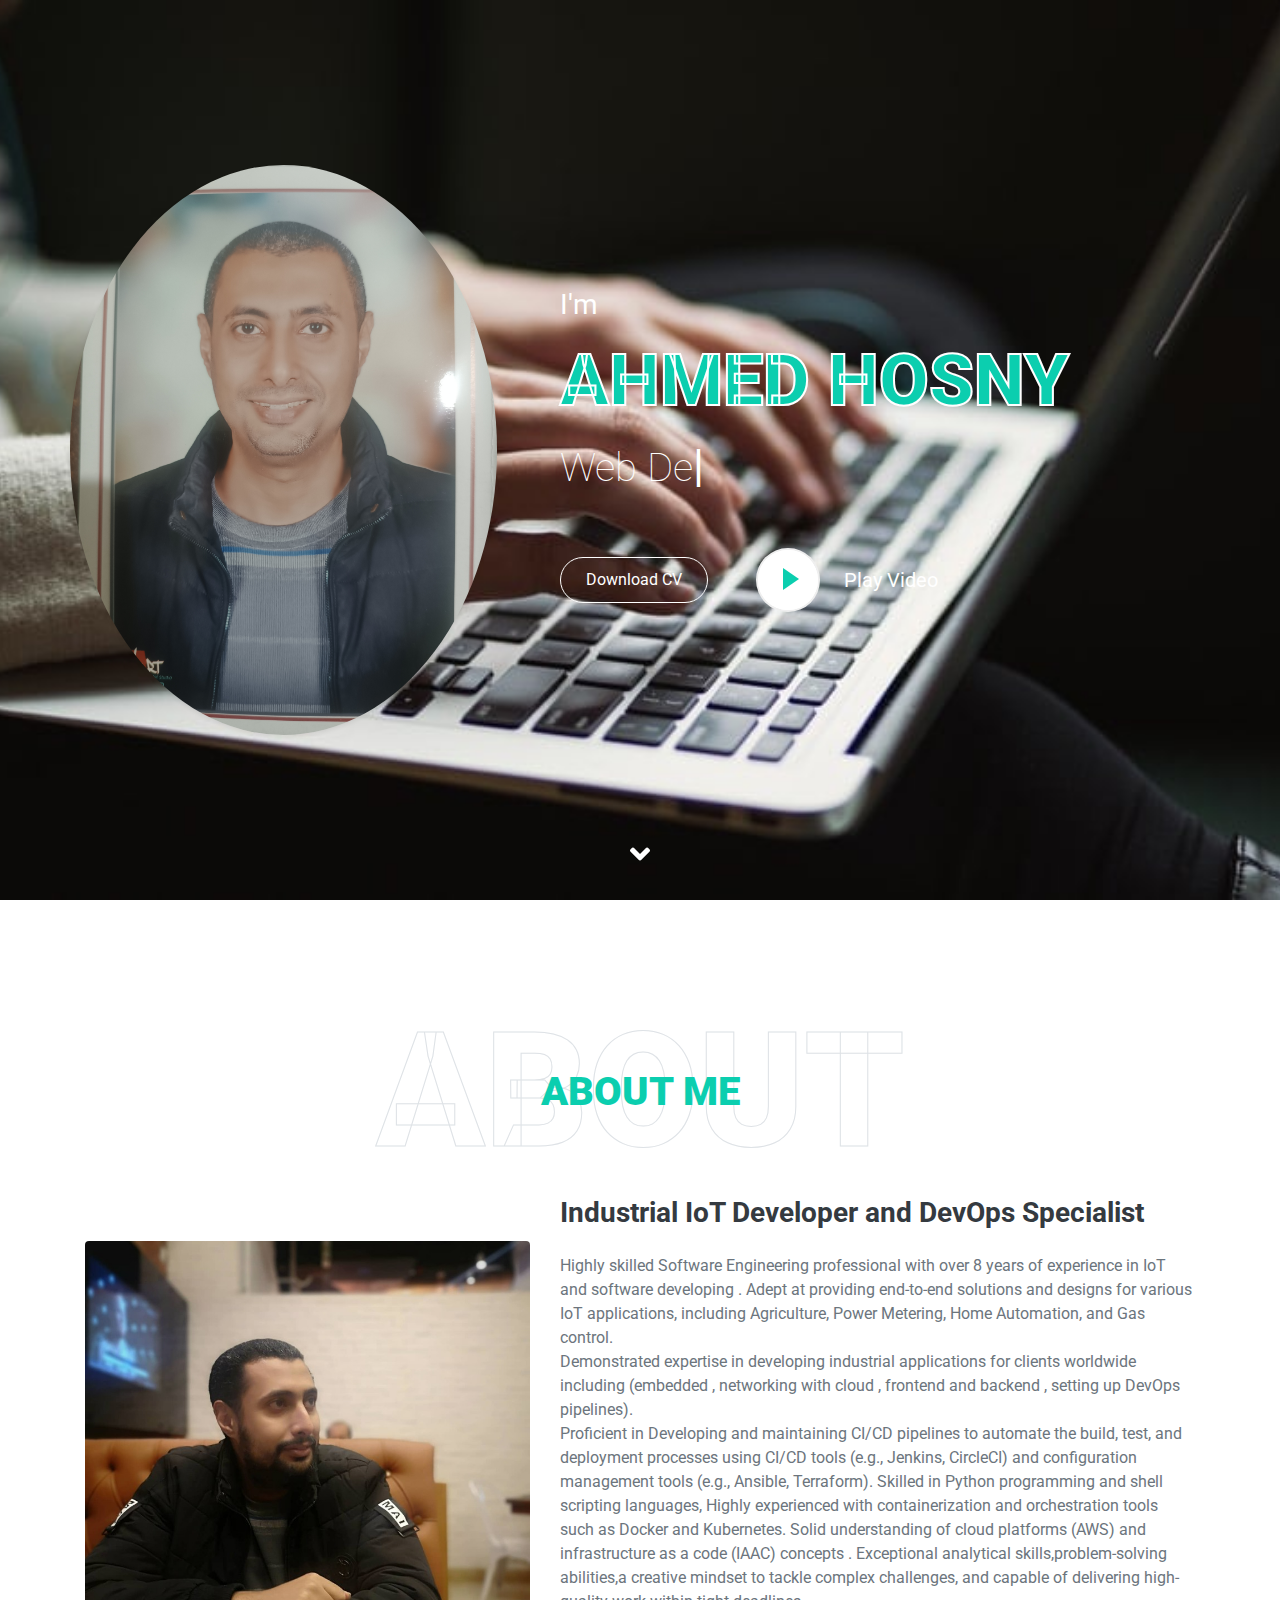
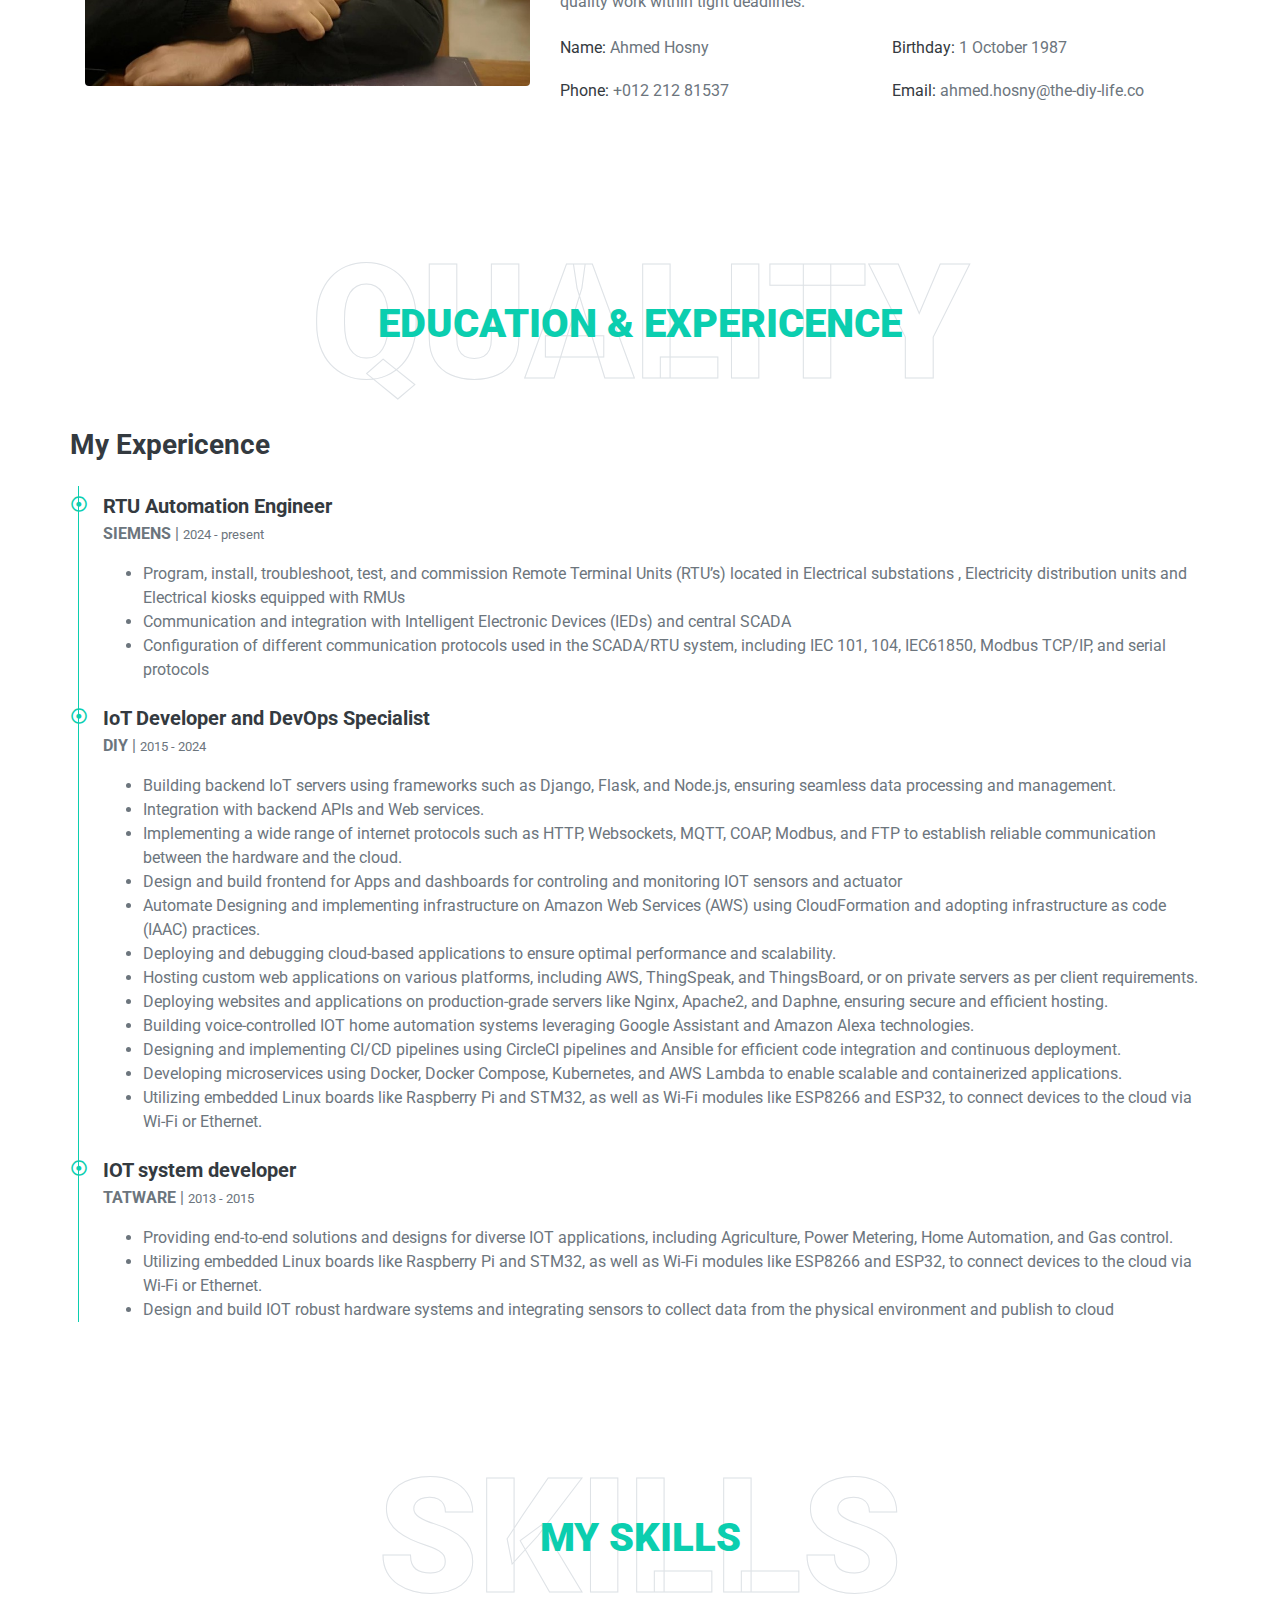
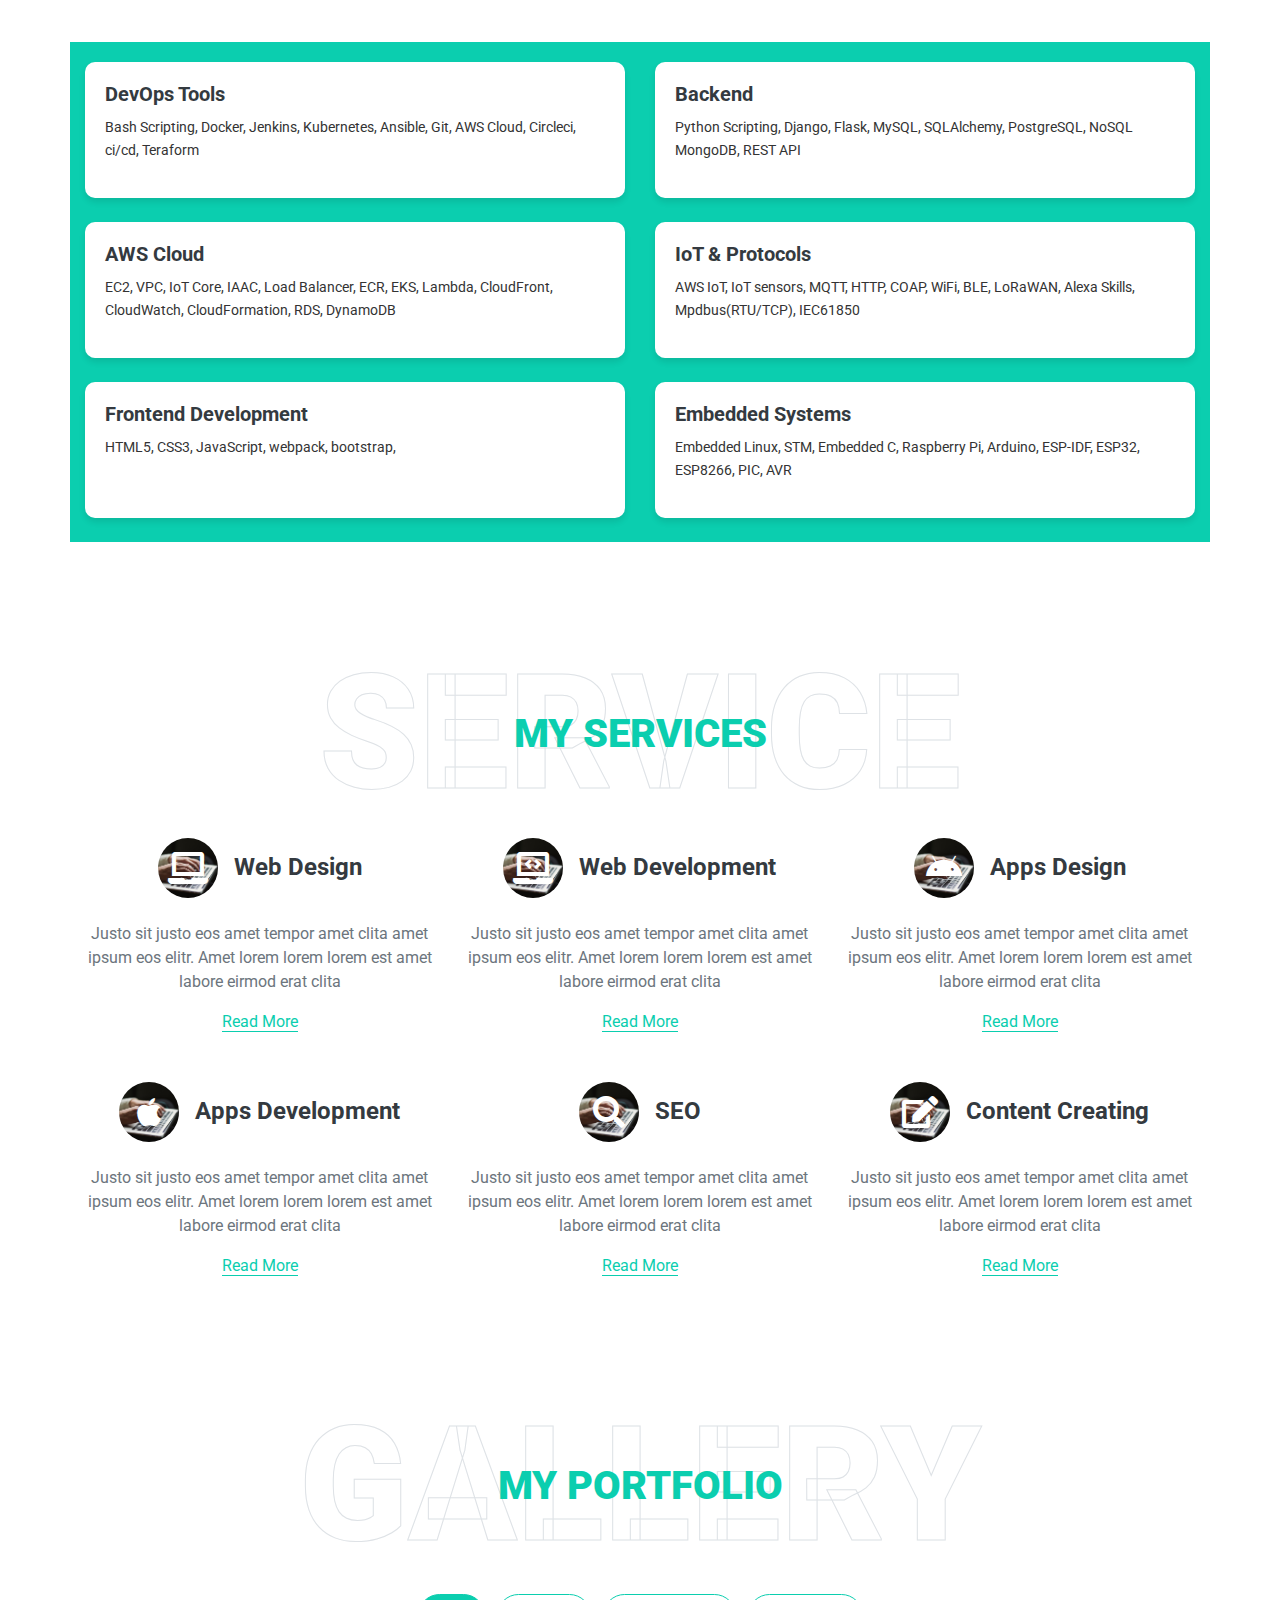
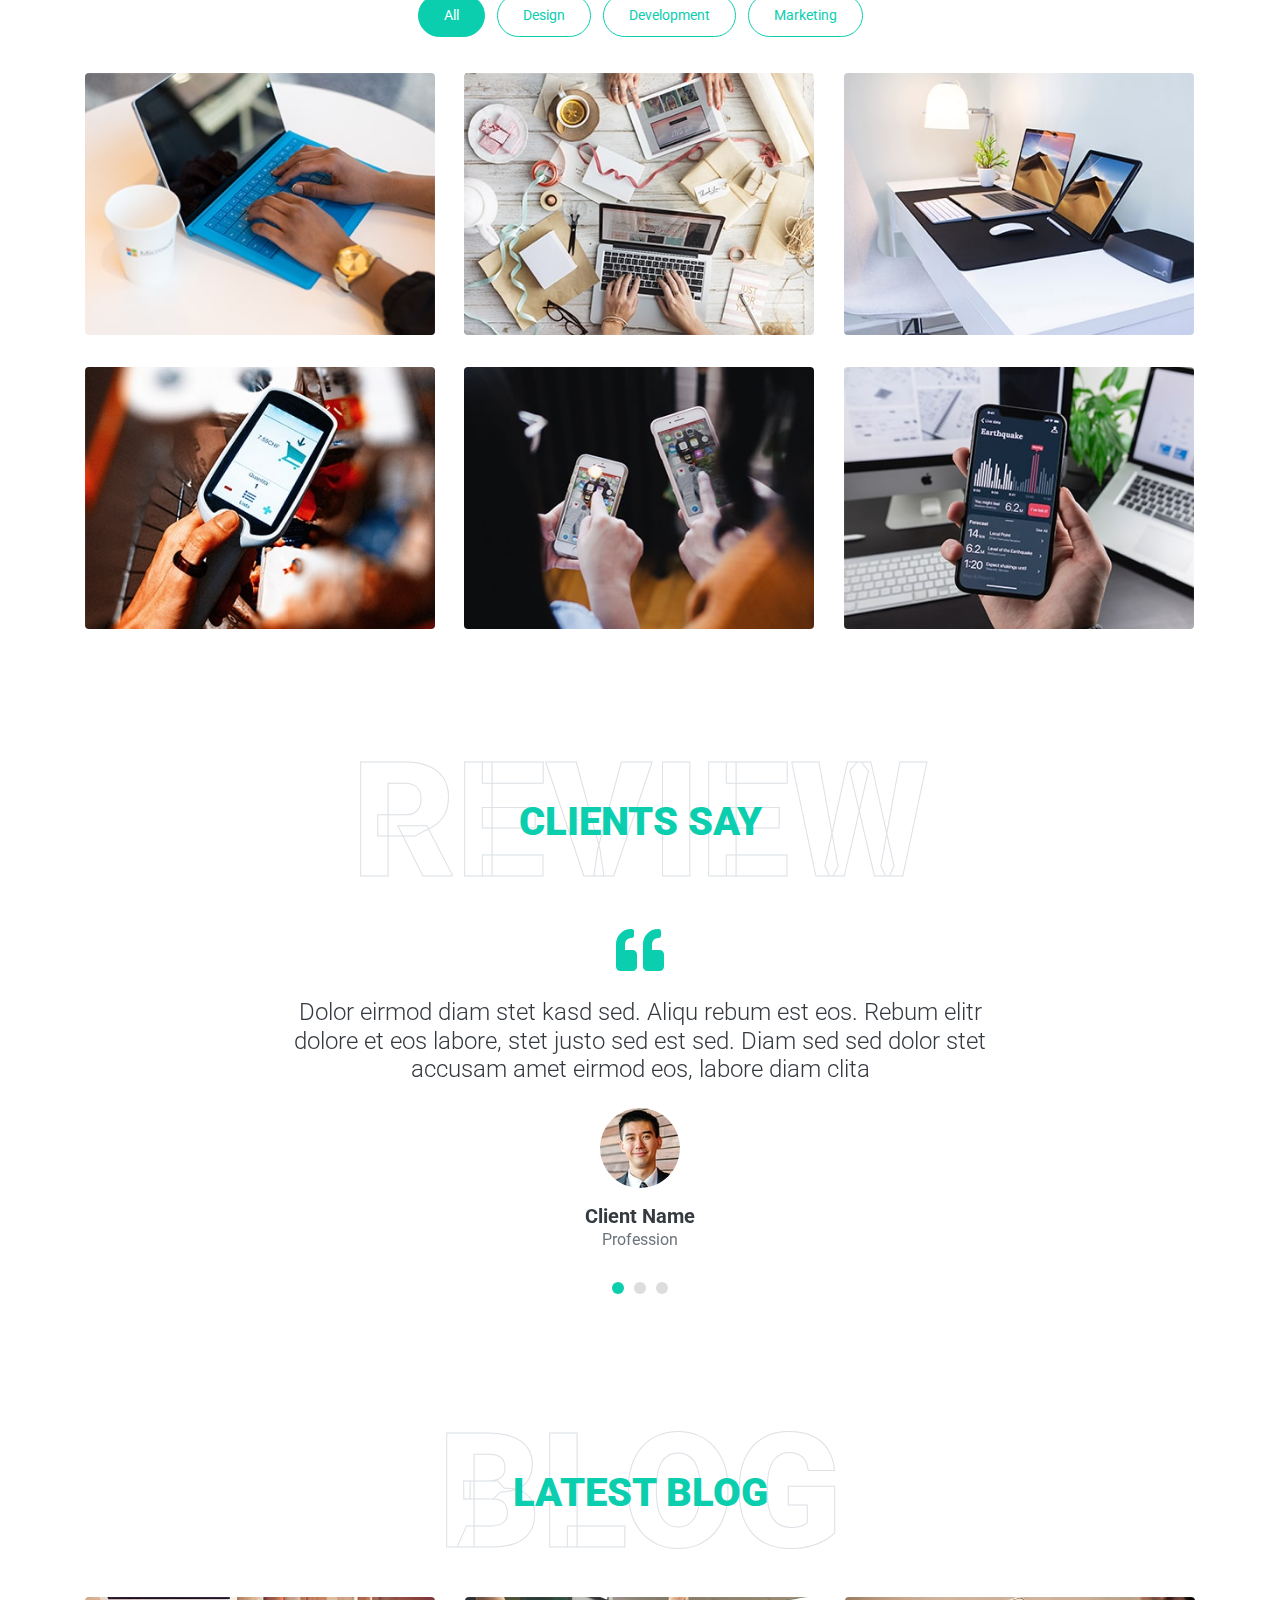
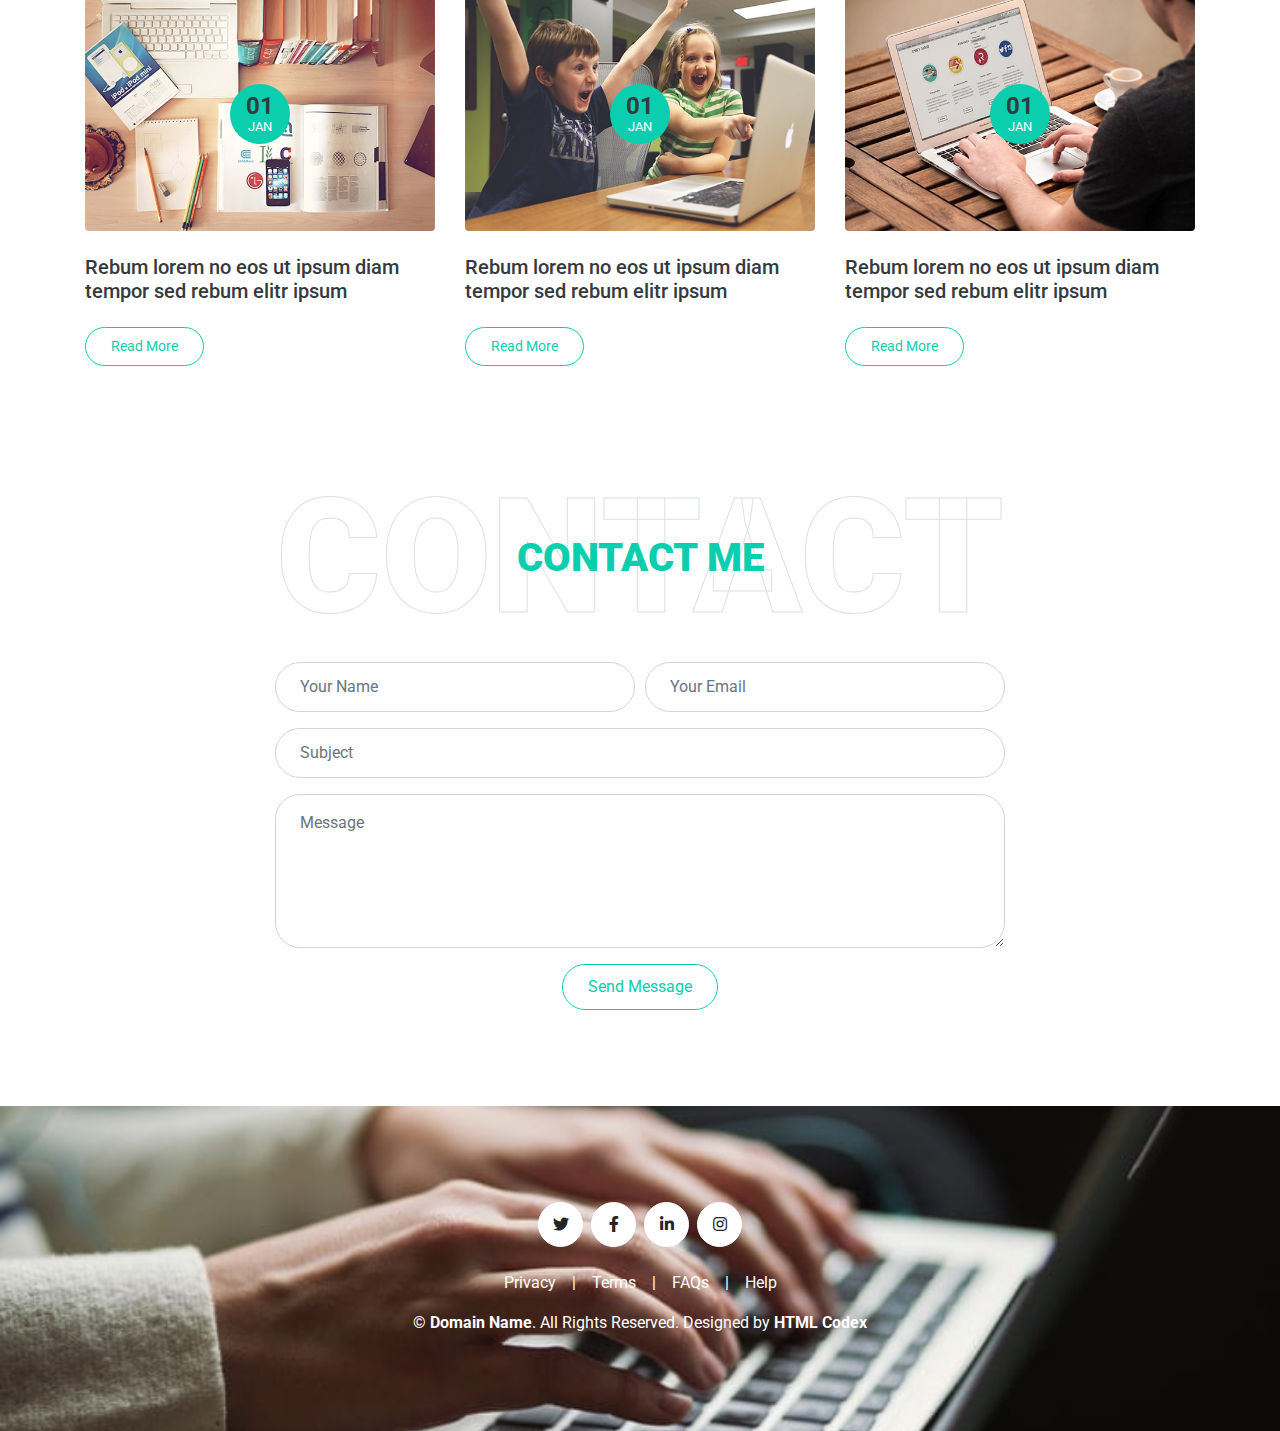
==== commit c23e4e77: "add experiences" ====
--- a/index.html
+++ b/index.html
@@ -30,7 +30,8 @@
     <!-- Navbar Start -->
     <nav class="navbar fixed-top shadow-sm navbar-expand-lg bg-light navbar-light py-3 py-lg-0 px-lg-5">
         <a href="index.html" class="navbar-brand ml-lg-3">
-            <h1 class="m-0 display-5"><span class="text-primary">Free</span>Folio</h1>
+            <!-- <h1 class="m-0 display-5"><span class="text-primary">Free</span>Folio</h1> -->
+            <img class="m-0 display-5 my_logo" src="img/Ahmed Hosny.gif" />
         </a>
         <button type="button" class="navbar-toggler" data-toggle="collapse" data-target="#navbarCollapse">
             <span class="navbar-toggler-icon"></span>
@@ -111,20 +112,30 @@
                     <img class="img-fluid rounded w-100" src="img/ahmed.jfif" alt="">
                 </div>
                 <div class="col-lg-7">
-                    <h3 class="mb-4">UI/UX Designer & Web Developer</h3>
-                    <p>Tempor eos dolore amet tempor dolor tempor. Dolore ea magna sit amet dolor eirmod. Eos ipsum est tempor dolor. Clita lorem kasd sed ea lorem diam ea lorem eirmod duo sit ipsum. Amet dolor stet lorem diam dolor justo et dolor dolor dolor</p>
+                    <h3 class="mb-4">Industrial IoT Developer and DevOps Specialist</h3>
+                    <p>Highly skilled Software Engineering professional with over 8 years of experience in IoT and 
+                        software developing . Adept at providing end-to-end solutions and designs for various IoT applications, including 
+                        Agriculture, Power Metering, Home Automation, and Gas control.<br>
+                        Demonstrated expertise in developing industrial applications for clients worldwide including (embedded , networking with cloud , frontend and backend , setting up DevOps pipelines).<br>
+                        Proﬁcient in Developing and maintaining CI/CD pipelines to automate the build, test, and deployment processes using CI/CD tools (e.g., Jenkins, CircleCI) and 
+                        conﬁguration management tools (e.g., Ansible, Terraform). 
+                        Skilled in Python programming and shell scripting languages, 
+                        Highly experienced with containerization and orchestration tools such as Docker and Kubernetes. 
+                        Solid understanding of cloud platforms (AWS) and infrastructure as a code (IAAC) concepts .
+                        Exceptional analytical skills,problem-solving abilities,a creative mindset to tackle complex challenges, and capable of delivering high-quality work 
+                        within tight deadlines.</p>
                     <div class="row mb-3">
-                        <div class="col-sm-6 py-2"><h6>Name: <span class="text-secondary">Kate Winslet</span></h6></div>
-                        <div class="col-sm-6 py-2"><h6>Birthday: <span class="text-secondary">1 April 1990</span></h6></div>
-                        <div class="col-sm-6 py-2"><h6>Degree: <span class="text-secondary">Master</span></h6></div>
-                        <div class="col-sm-6 py-2"><h6>Experience: <span class="text-secondary">10 Years</span></h6></div>
-                        <div class="col-sm-6 py-2"><h6>Phone: <span class="text-secondary">+012 345 6789</span></h6></div>
-                        <div class="col-sm-6 py-2"><h6>Email: <span class="text-secondary">info@example.com</span></h6></div>
-                        <div class="col-sm-6 py-2"><h6>Address: <span class="text-secondary">123 Street, New York, USA</span></h6></div>
-                        <div class="col-sm-6 py-2"><h6>Freelance: <span class="text-secondary">Available</span></h6></div>
-                    </div>
-                    <a href="" class="btn btn-outline-primary mr-4">Hire Me</a>
-                    <a href="" class="btn btn-outline-primary">Learn More</a>
+                        <div class="col-sm-6 py-2"><h6>Name: <span class="text-secondary">Ahmed Hosny</span></h6></div>
+                        <div class="col-sm-6 py-2"><h6>Birthday: <span class="text-secondary">1 October 1987</span></h6></div>
+                        <!-- <div class="col-sm-6 py-2"><h6>Degree: <span class="text-secondary">Master</span></h6></div> -->
+                        <!-- <div class="col-sm-6 py-2"><h6>Experience: <span class="text-secondary">10 Years</span></h6></div> -->
+                        <div class="col-sm-6 py-2"><h6>Phone: <span class="text-secondary">+012 212 81537</span></h6></div>
+                        <div class="col-sm-6 py-2"><h6>Email: <span class="text-secondary">ahmed.hosny@the-diy-life.co</span></h6></div>
+                        <!-- <div class="col-sm-6 py-2"><h6>Address: <span class="text-secondary">123 Street, New York, USA</span></h6></div>
+                        <div class="col-sm-6 py-2"><h6>Freelance: <span class="text-secondary">Available</span></h6></div> -->
+                    </div>
+                    <!-- <a href="" class="btn btn-outline-primary mr-4">Hire Me</a>
+                    <a href="" class="btn btn-outline-primary">Learn More</a> -->
                 </div>
             </div>
         </div>
@@ -140,7 +151,7 @@
                 <h1 class="position-absolute text-uppercase text-primary">Education & Expericence</h1>
             </div>
             <div class="row align-items-center">
-                <div class="col-lg-6">
+                <!-- <div class="col-lg-6">
                     <h3 class="mb-4">My Education</h3>
                     <div class="border-left border-primary pt-2 pl-4 ml-2">
                         <div class="position-relative mb-4">
@@ -162,27 +173,91 @@
                             <p>Tempor eos dolore amet tempor dolor tempor. Dolore ea magna sit amet dolor eirmod. Eos ipsum est tempor dolor. Clita lorem kasd sed ea lorem diam ea lorem eirmod duo sit ipsum stet lorem diam</p>
                         </div>
                     </div>
-                </div>
-                <div class="col-lg-6">
+                </div> -->
+                <div class="">
                     <h3 class="mb-4">My Expericence</h3>
                     <div class="border-left border-primary pt-2 pl-4 ml-2">
                         <div class="position-relative mb-4">
                             <i class="far fa-dot-circle text-primary position-absolute" style="top: 2px; left: -32px;"></i>
-                            <h5 class="font-weight-bold mb-1">Web Designer</h5>
-                            <p class="mb-2"><strong>Soft Company</strong> | <small>2000 - 2050</small></p>
-                            <p>Tempor eos dolore amet tempor dolor tempor. Dolore ea magna sit amet dolor eirmod. Eos ipsum est tempor dolor. Clita lorem kasd sed ea lorem diam ea lorem eirmod duo sit ipsum stet lorem diam</p>
+                            <h5 class="font-weight-bold mb-1">RTU Automation Engineer</h5>
+                            <p class="mb-2"><strong>SIEMENS </strong> | <small>2024 - present</small></p>
+                            <p><ul>                            
+                                <li>Program, install, troubleshoot, test, and commission Remote Terminal Units (RTU’s) located in Electrical substations , Electricity distribution units and Electrical kiosks equipped with RMUs </li>
+                                <li>Communication and integration with Intelligent Electronic Devices (IEDs) and central SCADA </li>
+                                <li>Conﬁguration of different communication protocols used in the SCADA/RTU system, including IEC 101, 104, IEC61850, Modbus TCP/IP, and serial protocols</li>
+                            </ul></p>
                         </div>
                         <div class="position-relative mb-4">
                             <i class="far fa-dot-circle text-primary position-absolute" style="top: 2px; left: -32px;"></i>
-                            <h5 class="font-weight-bold mb-1">Web Designer</h5>
-                            <p class="mb-2"><strong>Soft Company</strong> | <small>2000 - 2050</small></p>
-                            <p>Tempor eos dolore amet tempor dolor tempor. Dolore ea magna sit amet dolor eirmod. Eos ipsum est tempor dolor. Clita lorem kasd sed ea lorem diam ea lorem eirmod duo sit ipsum stet lorem diam</p>
+                            <h5 class="font-weight-bold mb-1">IoT Developer and DevOps Specialist</h5>
+                            <p class="mb-2"><strong>DIY</strong> | <small>2015 - 2024</small></p>
+                            <p>
+                                <ul>
+                                    <li>
+                                        Building backend IoT servers using frameworks such as Django, Flask, and Node.js, 
+                                        ensuring seamless data processing and management. 
+                                    </li>
+                                    <li>Integration with backend APIs and Web services. </li>
+                                    <li>
+                                        Implementing a wide range of internet protocols such as HTTP, Websockets, MQTT, COAP, 
+                                        Modbus, and FTP to establish reliable communication between the hardware and the cloud.
+                                    </li>
+                                    <li>Design and build frontend for Apps and dashboards for controling and monitoring IOT sensors and actuator </li>
+                                    <li>
+                                        Automate Designing and implementing infrastructure on Amazon Web Services (AWS) using 
+                                        CloudFormation and adopting infrastructure as code (IAAC) practices.
+                                    </li>
+                                    <li>
+                                        Deploying and debugging cloud-based applications to ensure optimal performance and 
+                                        scalability.
+                                    </li>
+                                    <li>
+                                        Hosting custom web applications on various platforms, including AWS, ThingSpeak, and 
+                                        ThingsBoard, or on private servers as per client requirements.
+                                    </li>
+                                    <li>  
+                                        Deploying websites and applications on production-grade servers like Nginx, Apache2, and 
+                                        Daphne, ensuring secure and efﬁcient hosting.
+                                    </li>
+                                    <li>
+                                        Building voice-controlled IOT home automation systems leveraging Google Assistant and 
+                                        Amazon Alexa technologies.
+                                    </li>
+                                    <li>
+                                        Designing and implementing CI/CD pipelines using CircleCI pipelines and Ansible for 
+                                        efﬁcient code integration and continuous deployment.
+                                    </li>
+                                    <li>
+                                        Developing microservices using Docker, Docker Compose, Kubernetes, and AWS Lambda 
+                                        to enable scalable and containerized applications.
+                                    </li>
+                                    <li>
+                                        Utilizing embedded Linux boards like Raspberry Pi and STM32, as well as Wi-Fi modules 
+                                        like ESP8266 and ESP32, to connect devices to the cloud via Wi-Fi or Ethernet.
+                                    </li>
+                                    
+                                </ul>
+                            </p>
                         </div>
                         <div class="position-relative mb-4">
                             <i class="far fa-dot-circle text-primary position-absolute" style="top: 2px; left: -32px;"></i>
-                            <h5 class="font-weight-bold mb-1">Web Designer</h5>
-                            <p class="mb-2"><strong>Soft Company</strong> | <small>2000 - 2050</small></p>
-                            <p>Tempor eos dolore amet tempor dolor tempor. Dolore ea magna sit amet dolor eirmod. Eos ipsum est tempor dolor. Clita lorem kasd sed ea lorem diam ea lorem eirmod duo sit ipsum stet lorem diam</p>
+                            <h5 class="font-weight-bold mb-1">IOT system developer</h5>
+                            <p class="mb-2"><strong>TATWARE</strong> | <small>2013 - 2015</small></p>
+                            <p>
+                                <ul>
+                                    <li>
+                                        Providing end-to-end solutions and designs for diverse IOT applications, including 
+                                        Agriculture, Power Metering, Home Automation, and Gas control.
+                                    </li>
+                                    <li>
+                                        Utilizing embedded Linux boards like Raspberry Pi and STM32, as well as Wi-Fi modules 
+                                        like ESP8266 and ESP32, to connect devices to the cloud via Wi-Fi or Ethernet.
+                                    </li>
+                                    <li>
+                                        Design and build IOT robust hardware systems and integrating sensors to collect data from the physical environment and publish to cloud
+                                    </li>
+                                </ul>
+                            </p>
                         </div>
                     </div>
                 </div>
@@ -327,7 +402,7 @@
             </div>
             <div class="row portfolio-container">
                 <div class="col-lg-4 col-md-6 mb-4 portfolio-item first">
-                    <div class="position-relative overflow-hidden mb-2">
+                    <div class="position-relative overflow-hidden mb-2" onclick="showModal(0)">
                         <img class="img-fluid rounded w-100" src="img/portfolio-1.jpg" alt="">
                         <div class="portfolio-btn bg-primary d-flex align-items-center justify-content-center">
                             <a href="img/portfolio-1.jpg" data-lightbox="portfolio">
@@ -573,6 +648,18 @@
 
     <!-- Template Javascript -->
     <script src="js/main.js"></script>
+
+    <!-- Modal -->
+    <div id="modal" class="modal">
+        <div class="modal-content">
+            <span class="close" onclick="closeModal()">&times;</span>
+            <img id="modal-image" src="" alt="Project Image">
+            <h2 id="modal-title">Project Title</h2>
+            <p id="modal-description">Project description goes here.</p>
+        </div>
+    </div>
+
+    <script src="js/modal_script.js"></script>
 </body>
 
 </html>--- a/css/style.css
+++ b/css/style.css
@@ -9988,7 +9988,11 @@
   list-style-type: none;
 }
 
-
+.my_logo{
+
+    height: 50px;
+    width: 70px;
+}
 
 
 .skill-card {
@@ -10019,4 +10023,42 @@
 {
   background: #0BCEAF;
   padding-top: 20px;
-}+}
+
+
+
+.modal {
+  display: none;
+  position: fixed;
+  top: 0;
+  left: 0;
+  width: 100%;
+  height: 100%;
+  background: rgba(0, 0, 0, 0.8);
+  justify-content: center;
+  align-items: center;
+}
+
+.modal-content {
+  background: #fff;
+  padding: 20px;
+  border-radius: 8px;
+  width: 90%;
+  max-width: 500px;
+  text-align: center;
+}
+
+.modal-content img {
+  width: 100%;
+  height: auto;
+  border-radius: 8px;
+}
+
+.close {
+  position: absolute;
+  top: 20px;
+  right: 20px;
+  font-size: 24px;
+  color: #fff;
+  cursor: pointer;
+}
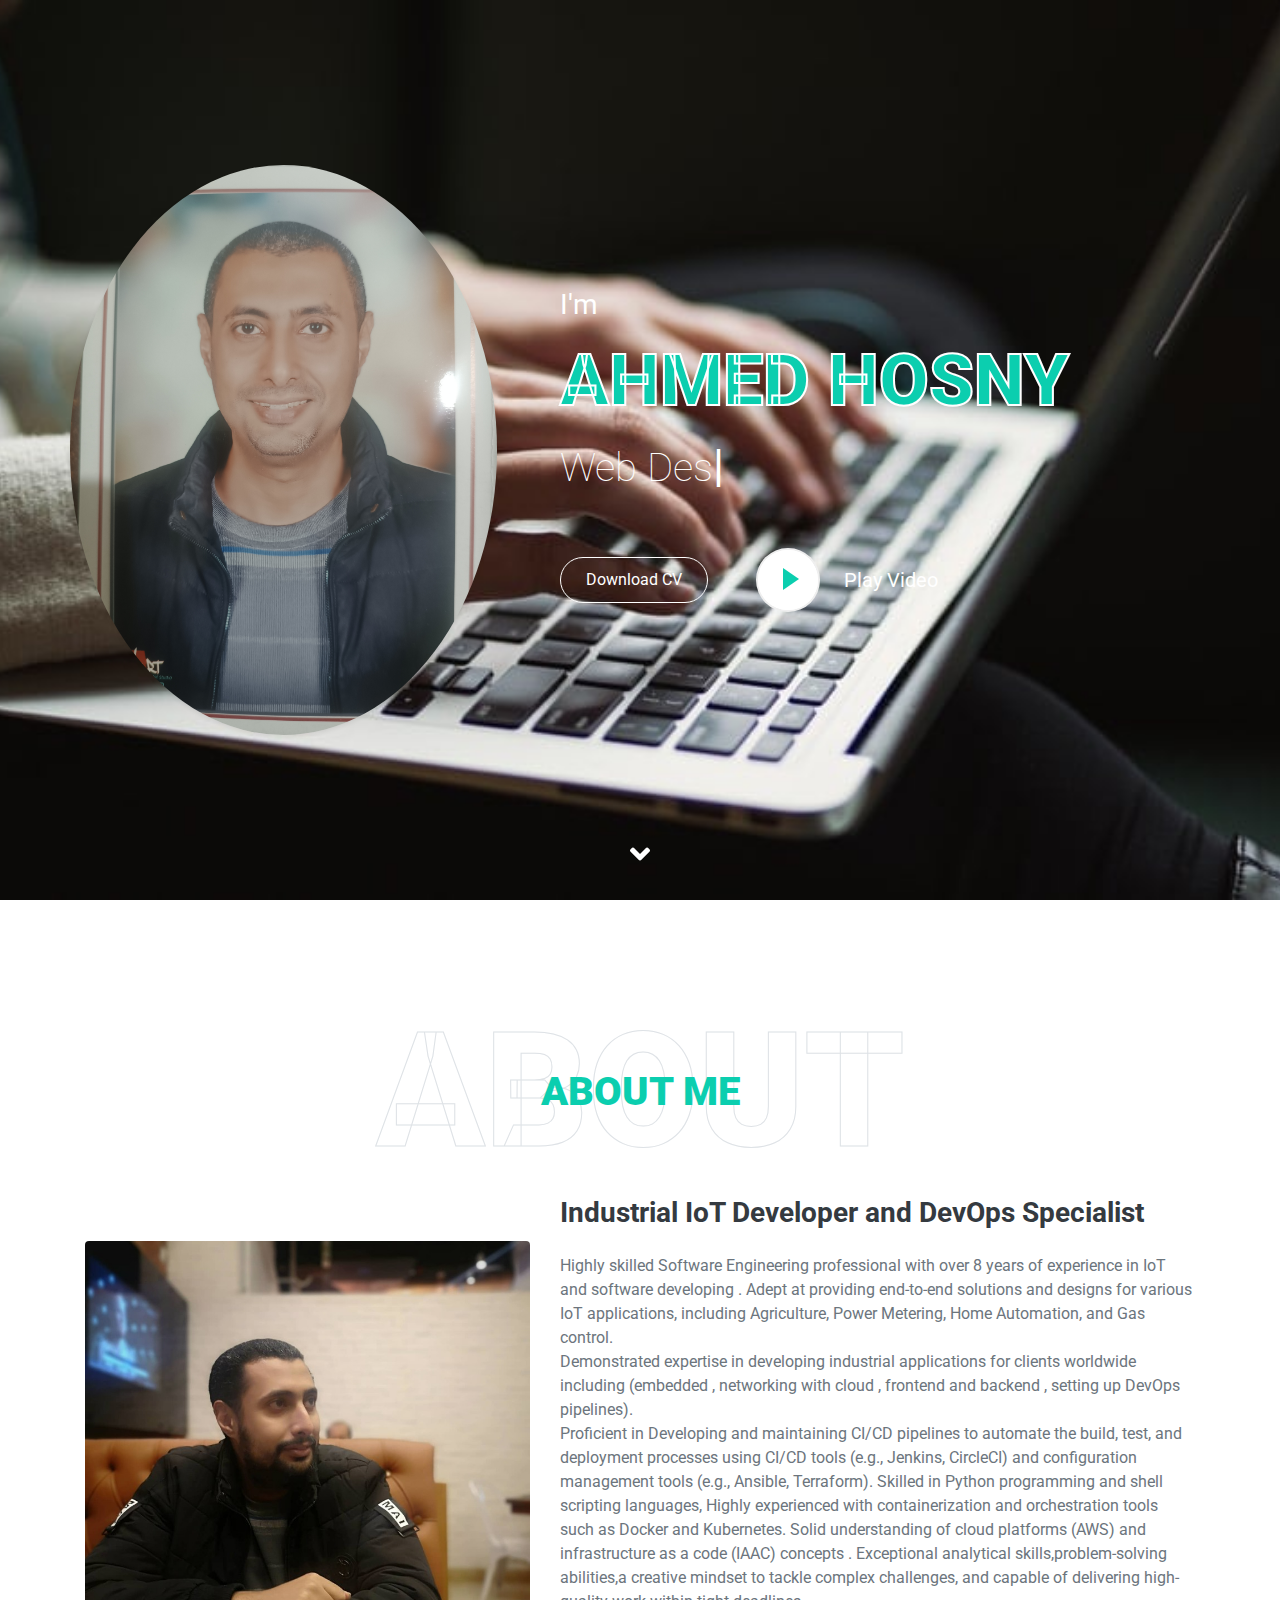
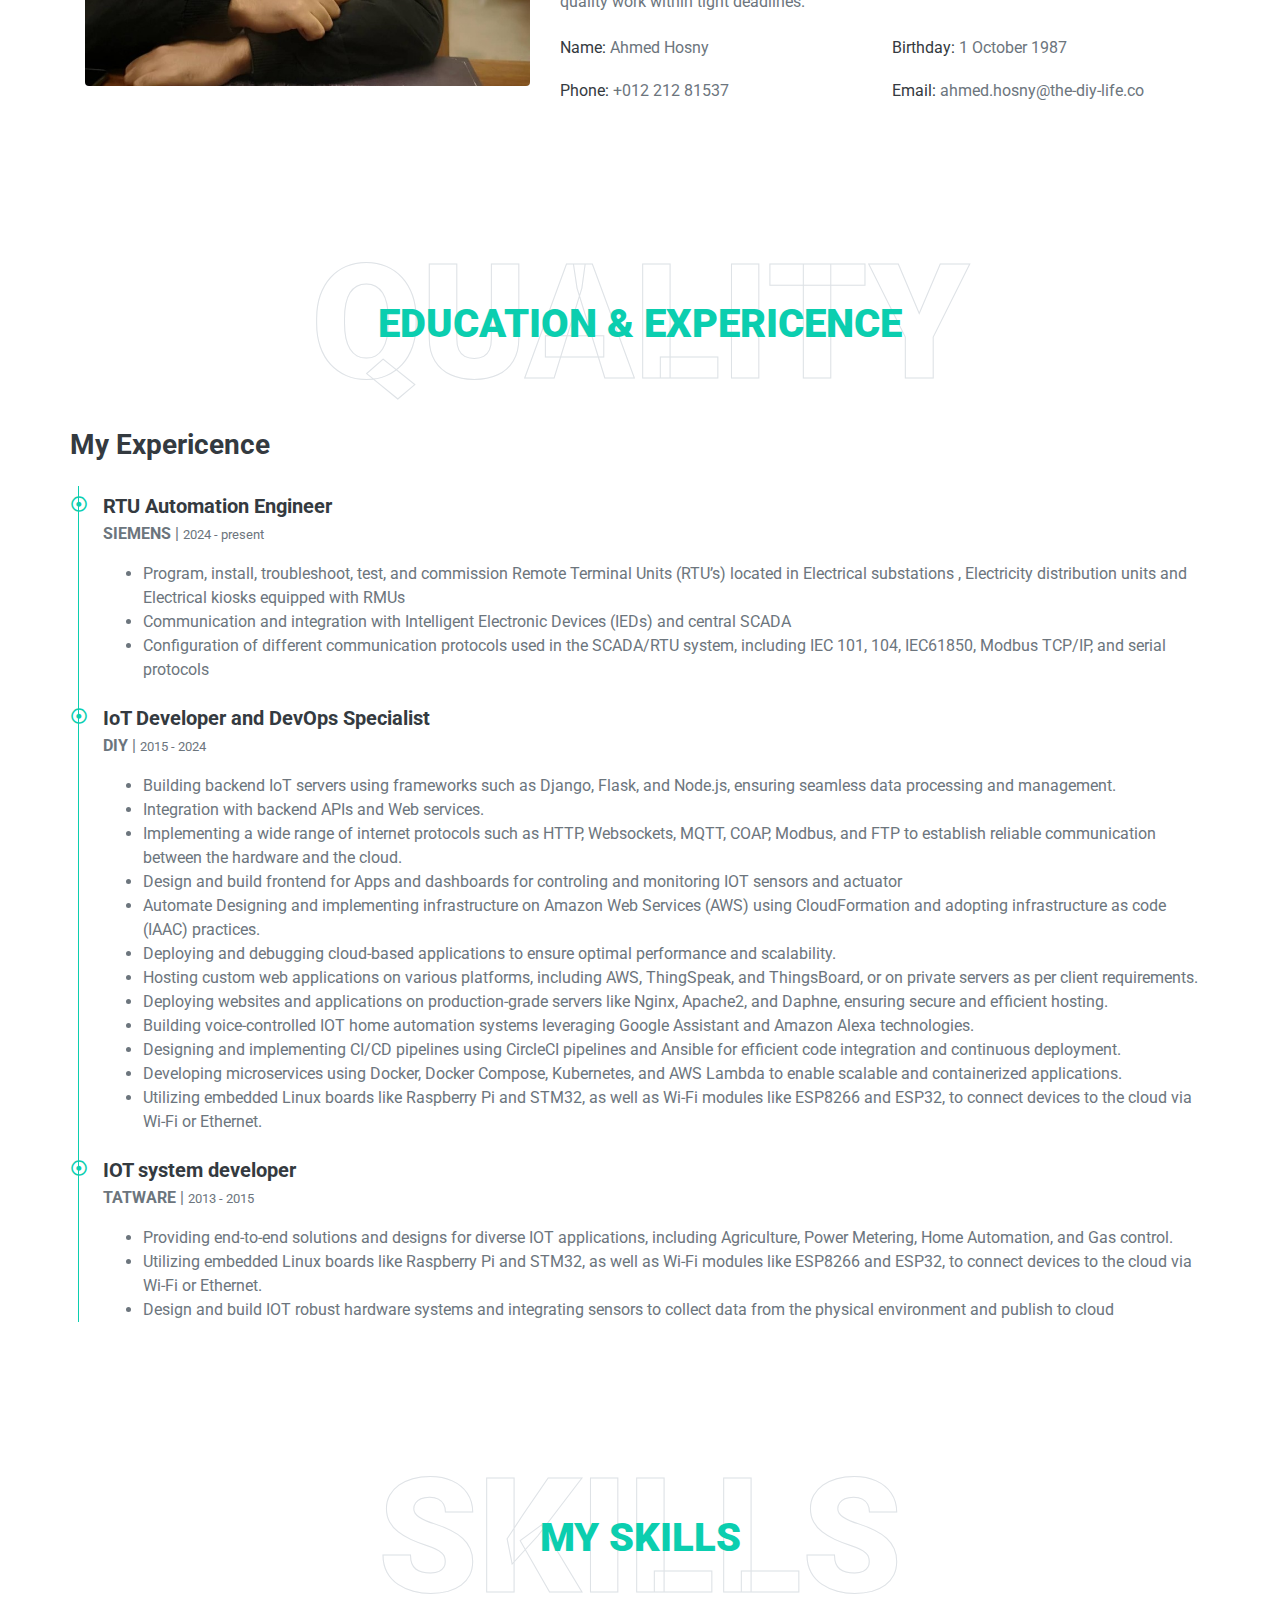
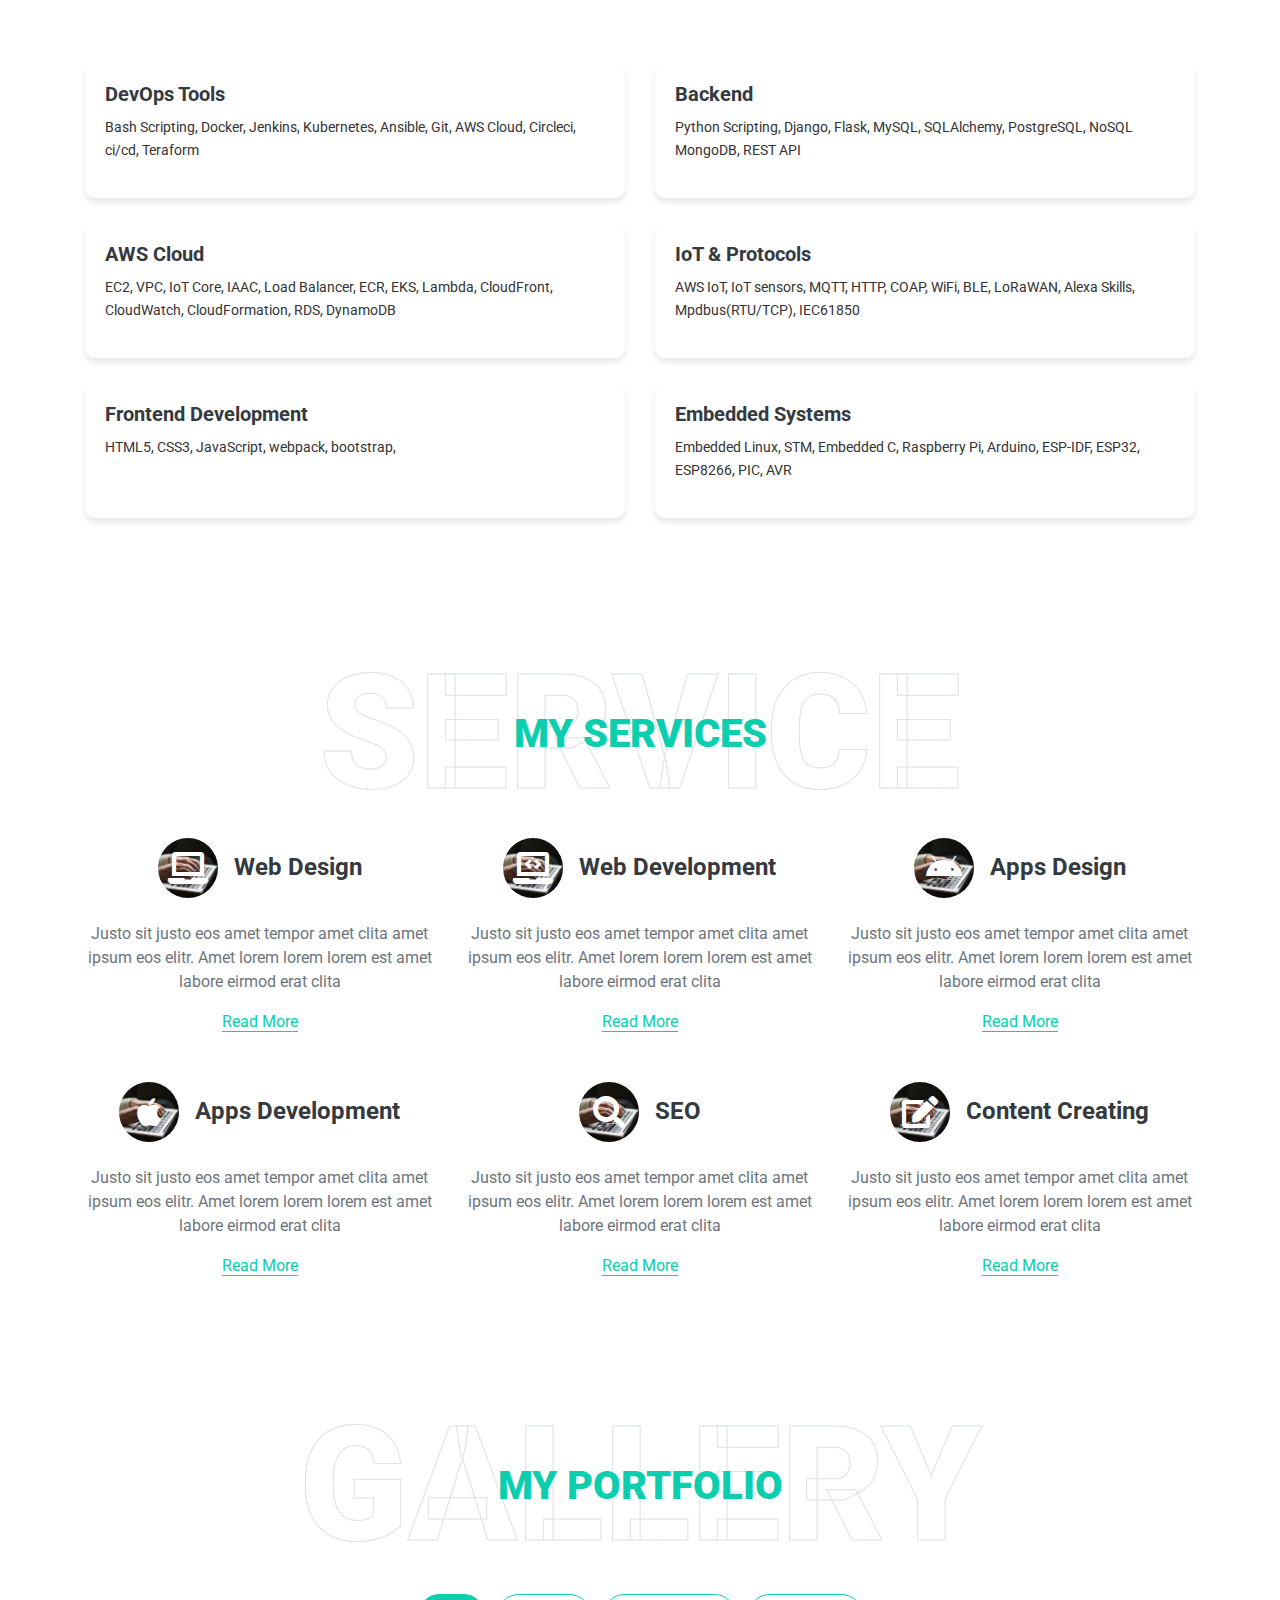
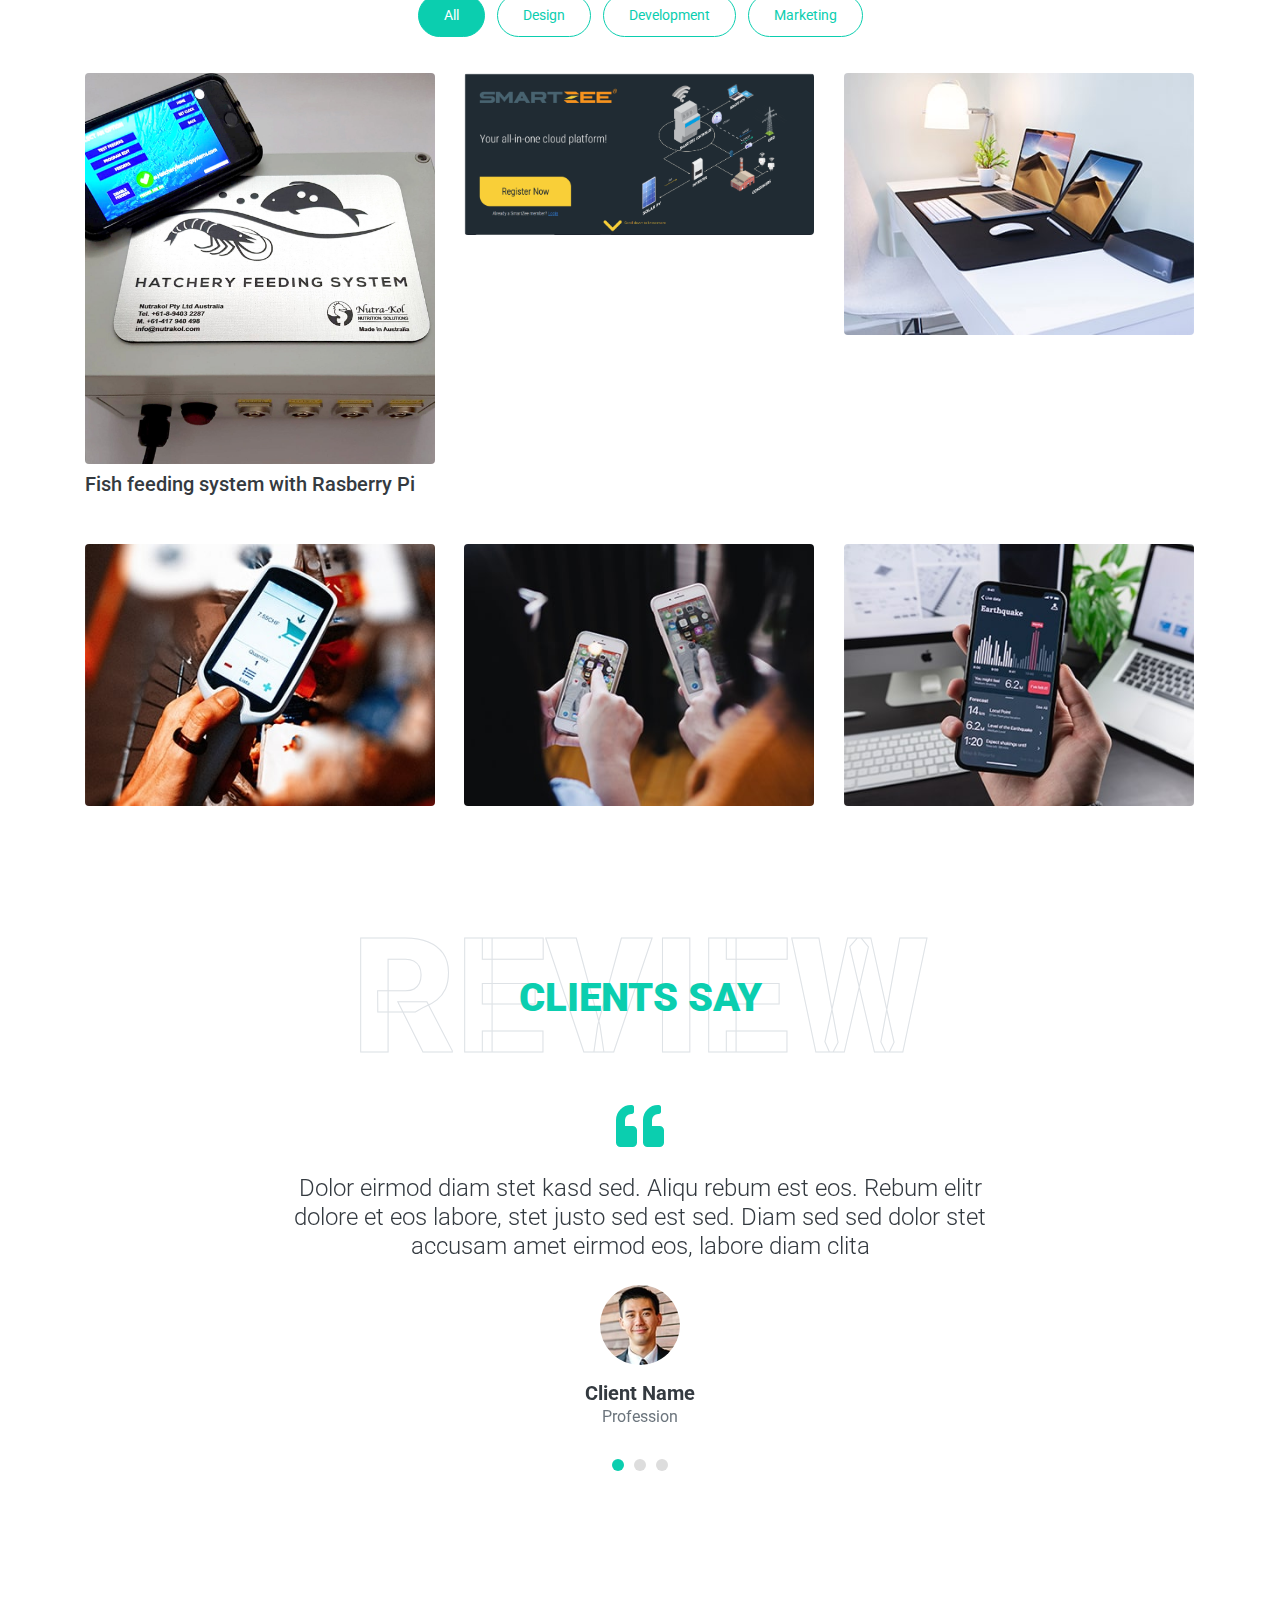
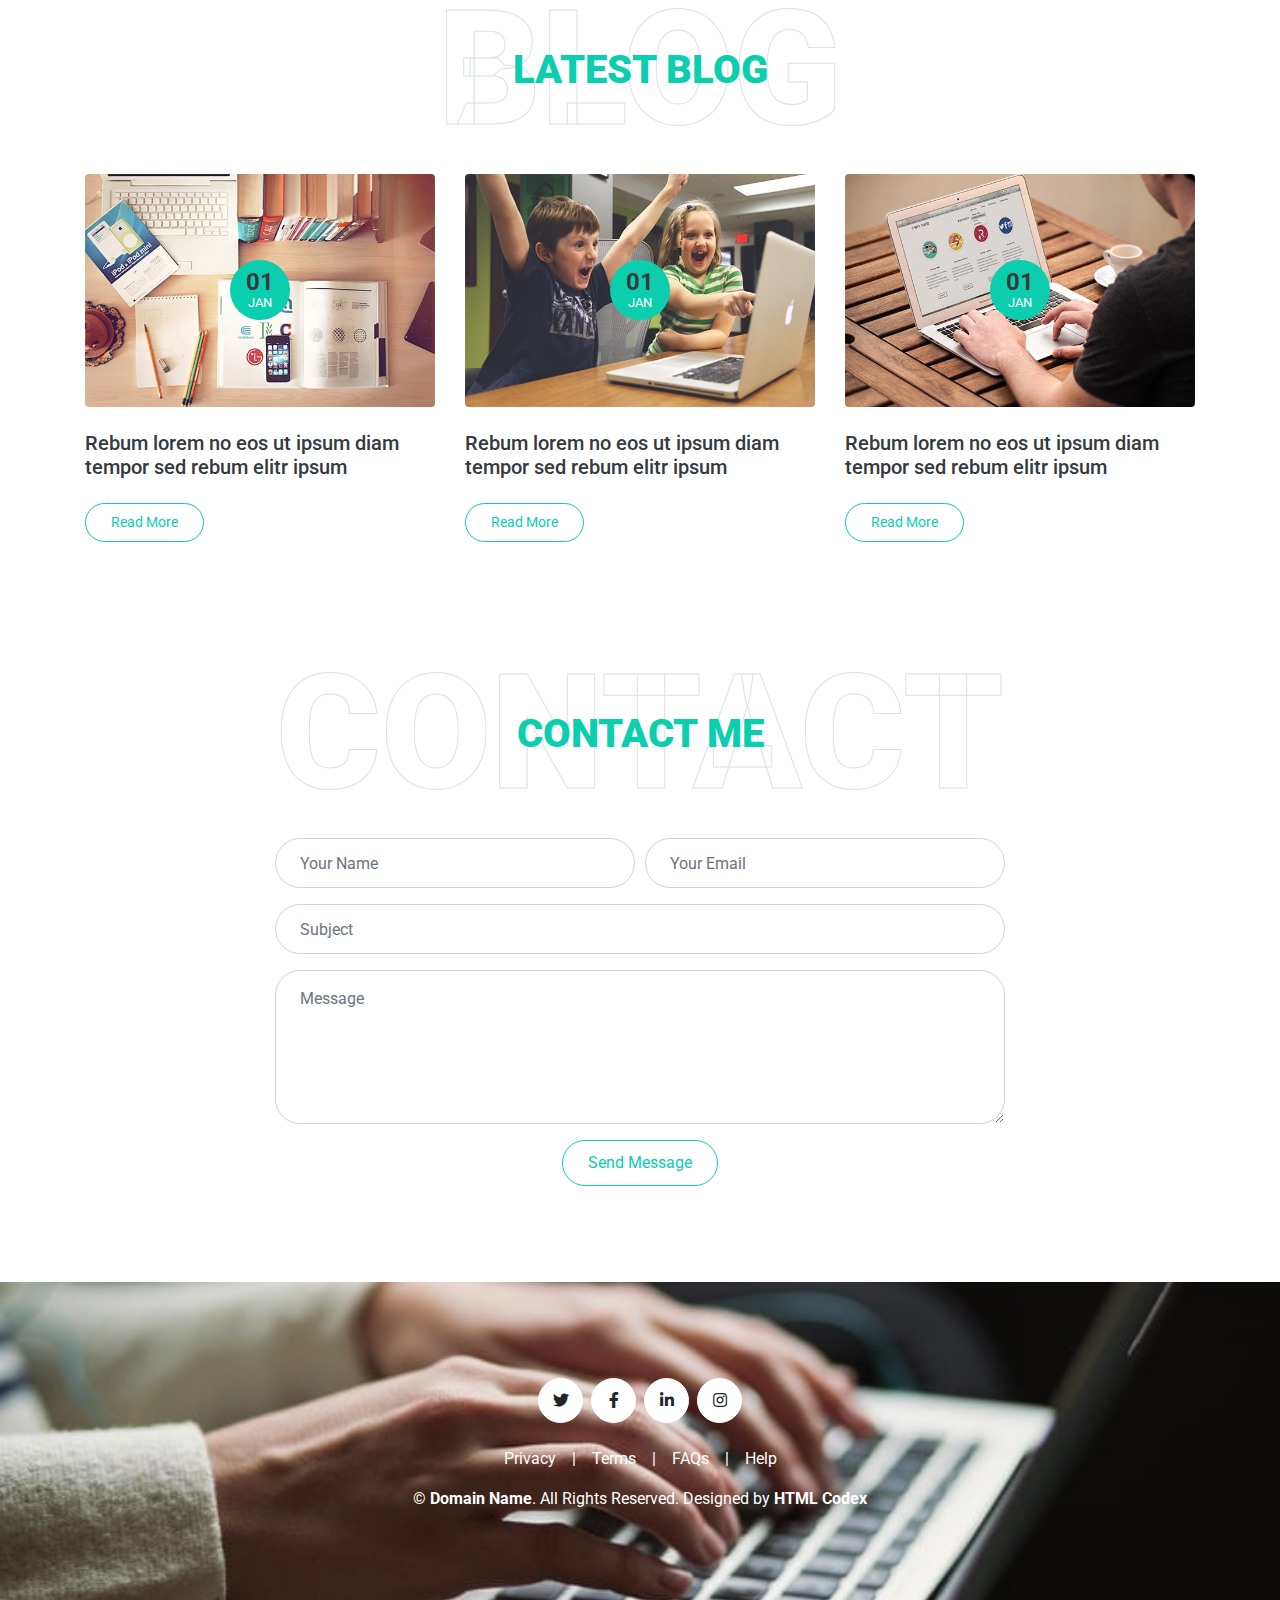
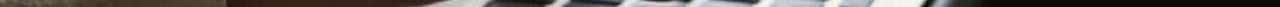
==== commit ce9806b2: "add first project" ====
--- a/index.html
+++ b/index.html
@@ -403,17 +403,19 @@
             <div class="row portfolio-container">
                 <div class="col-lg-4 col-md-6 mb-4 portfolio-item first">
                     <div class="position-relative overflow-hidden mb-2" onclick="showModal(0)">
-                        <img class="img-fluid rounded w-100" src="img/portfolio-1.jpg" alt="">
+                        <img class="img-fluid rounded w-100" src="img/projects/HFS-Mini-4-8.jpg" alt="">
                         <div class="portfolio-btn bg-primary d-flex align-items-center justify-content-center">
                             <a href="img/portfolio-1.jpg" data-lightbox="portfolio">
                                 <i class="fa fa-plus text-white" style="font-size: 60px;"></i>
                             </a>
                         </div>
                     </div>
+                    <h5 class="font-weight-medium mb-4">Fish feeding system with Rasberry Pi</h5>
+                    <!-- <div><h5 class="text-uppercase ">Fish feeding system with Rasberry Pi</h5></div> -->
                 </div>
                 <div class="col-lg-4 col-md-6 mb-4 portfolio-item second">
                     <div class="position-relative overflow-hidden mb-2">
-                        <img class="img-fluid rounded w-100" src="img/portfolio-2.jpg" alt="">
+                        <img class="img-fluid rounded w-100" src="img/projects/Untitled.png" alt="">
                         <div class="portfolio-btn bg-primary d-flex align-items-center justify-content-center">
                             <a href="img/portfolio-2.jpg" data-lightbox="portfolio">
                                 <i class="fa fa-plus text-white" style="font-size: 60px;"></i>
--- a/css/style.css
+++ b/css/style.css
@@ -10007,6 +10007,7 @@
 .skill-card:hover {
   transform: translateY(-10px);
   box-shadow: 0 8px 16px rgba(0, 0, 0, 0.2);
+  background: #0BCEAF;
 }
 
 .skill-card h2 {
@@ -10021,7 +10022,7 @@
 
 .skills-div
 {
-  background: #0BCEAF;
+  background: #ffffff;
   padding-top: 20px;
 }
 
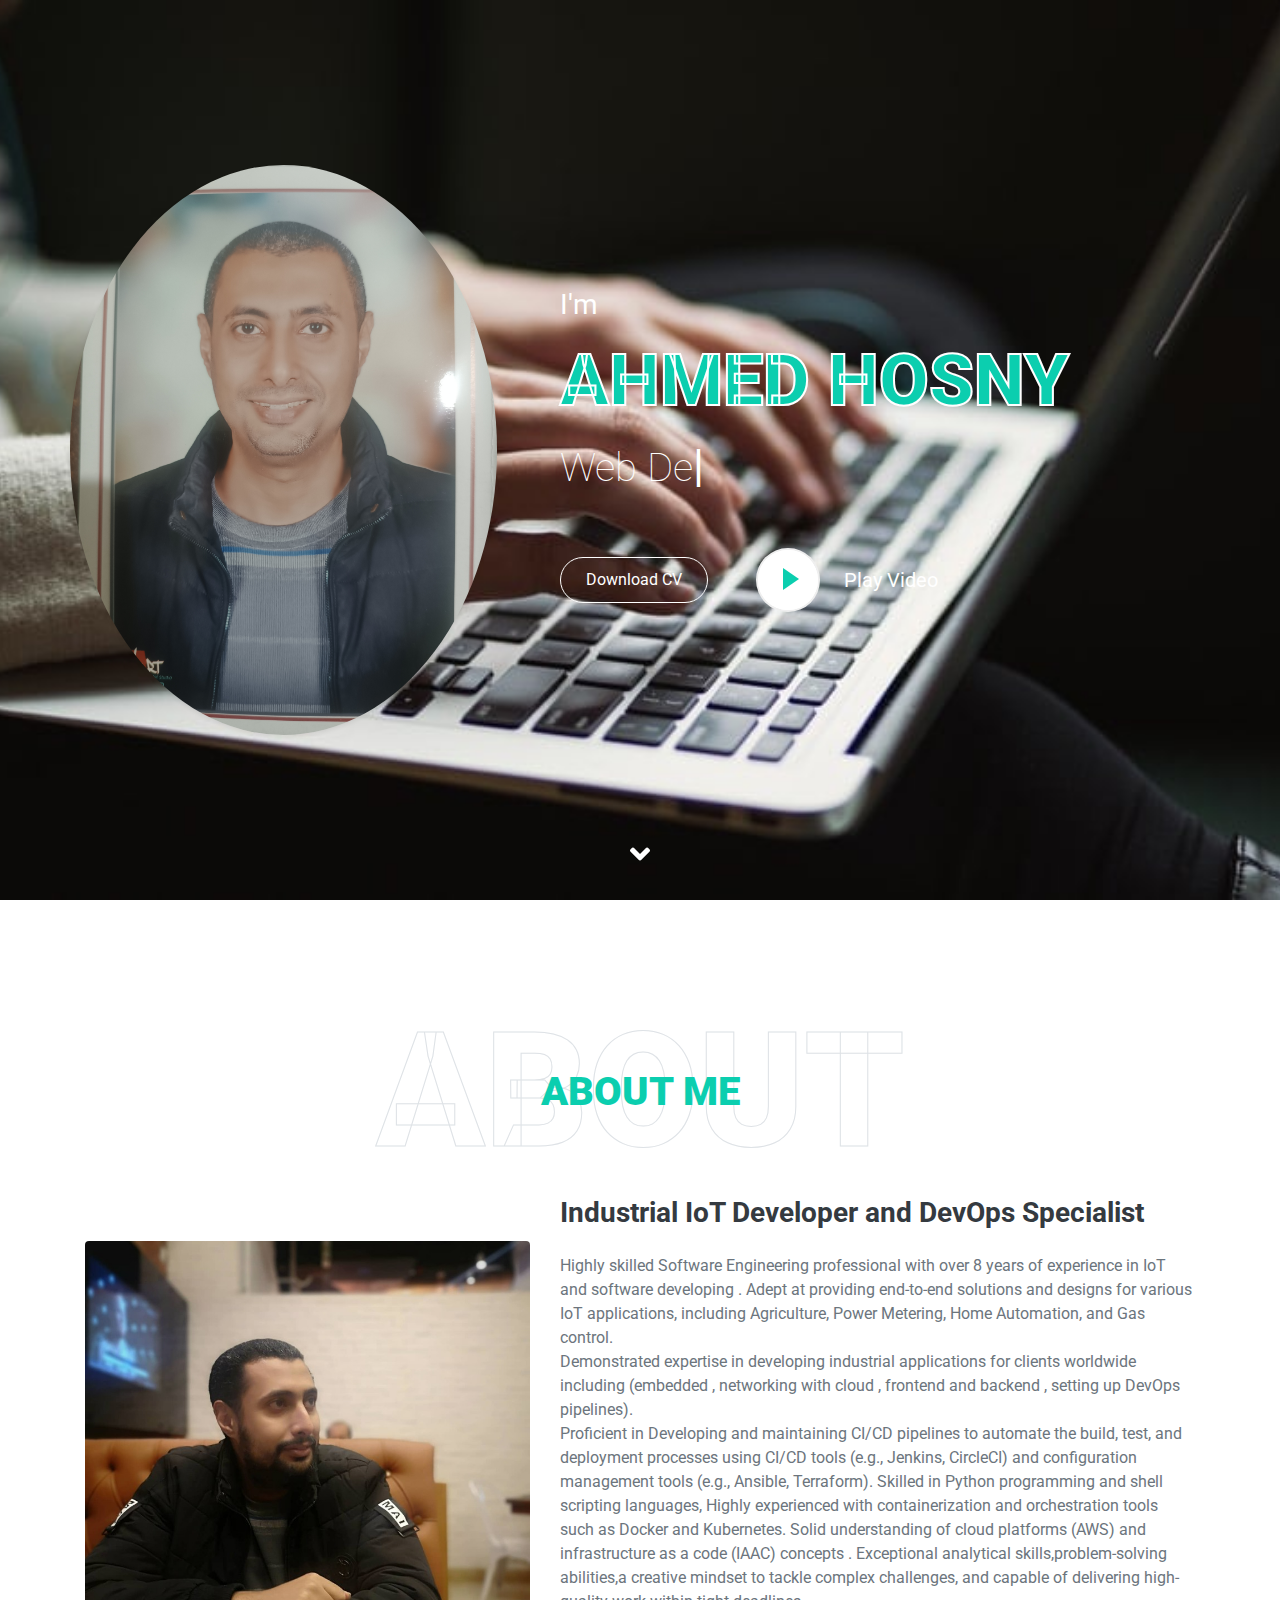
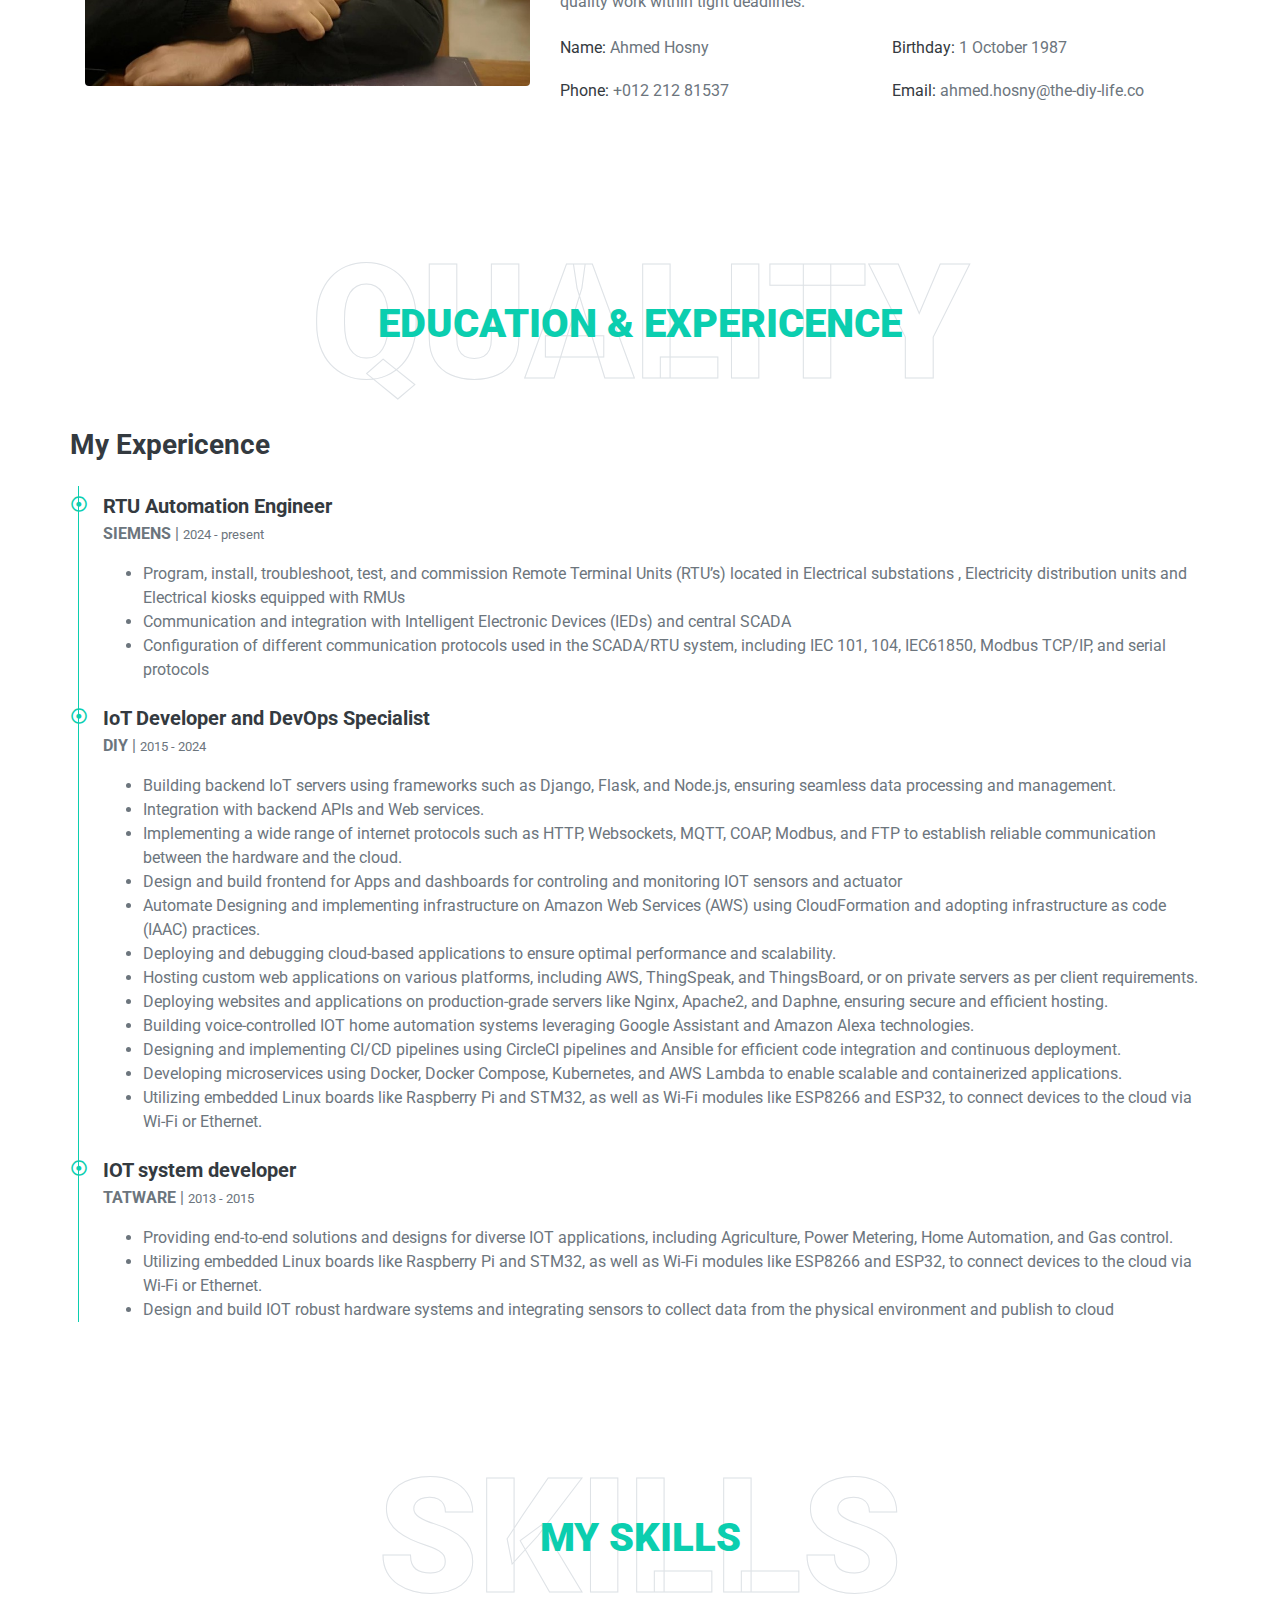
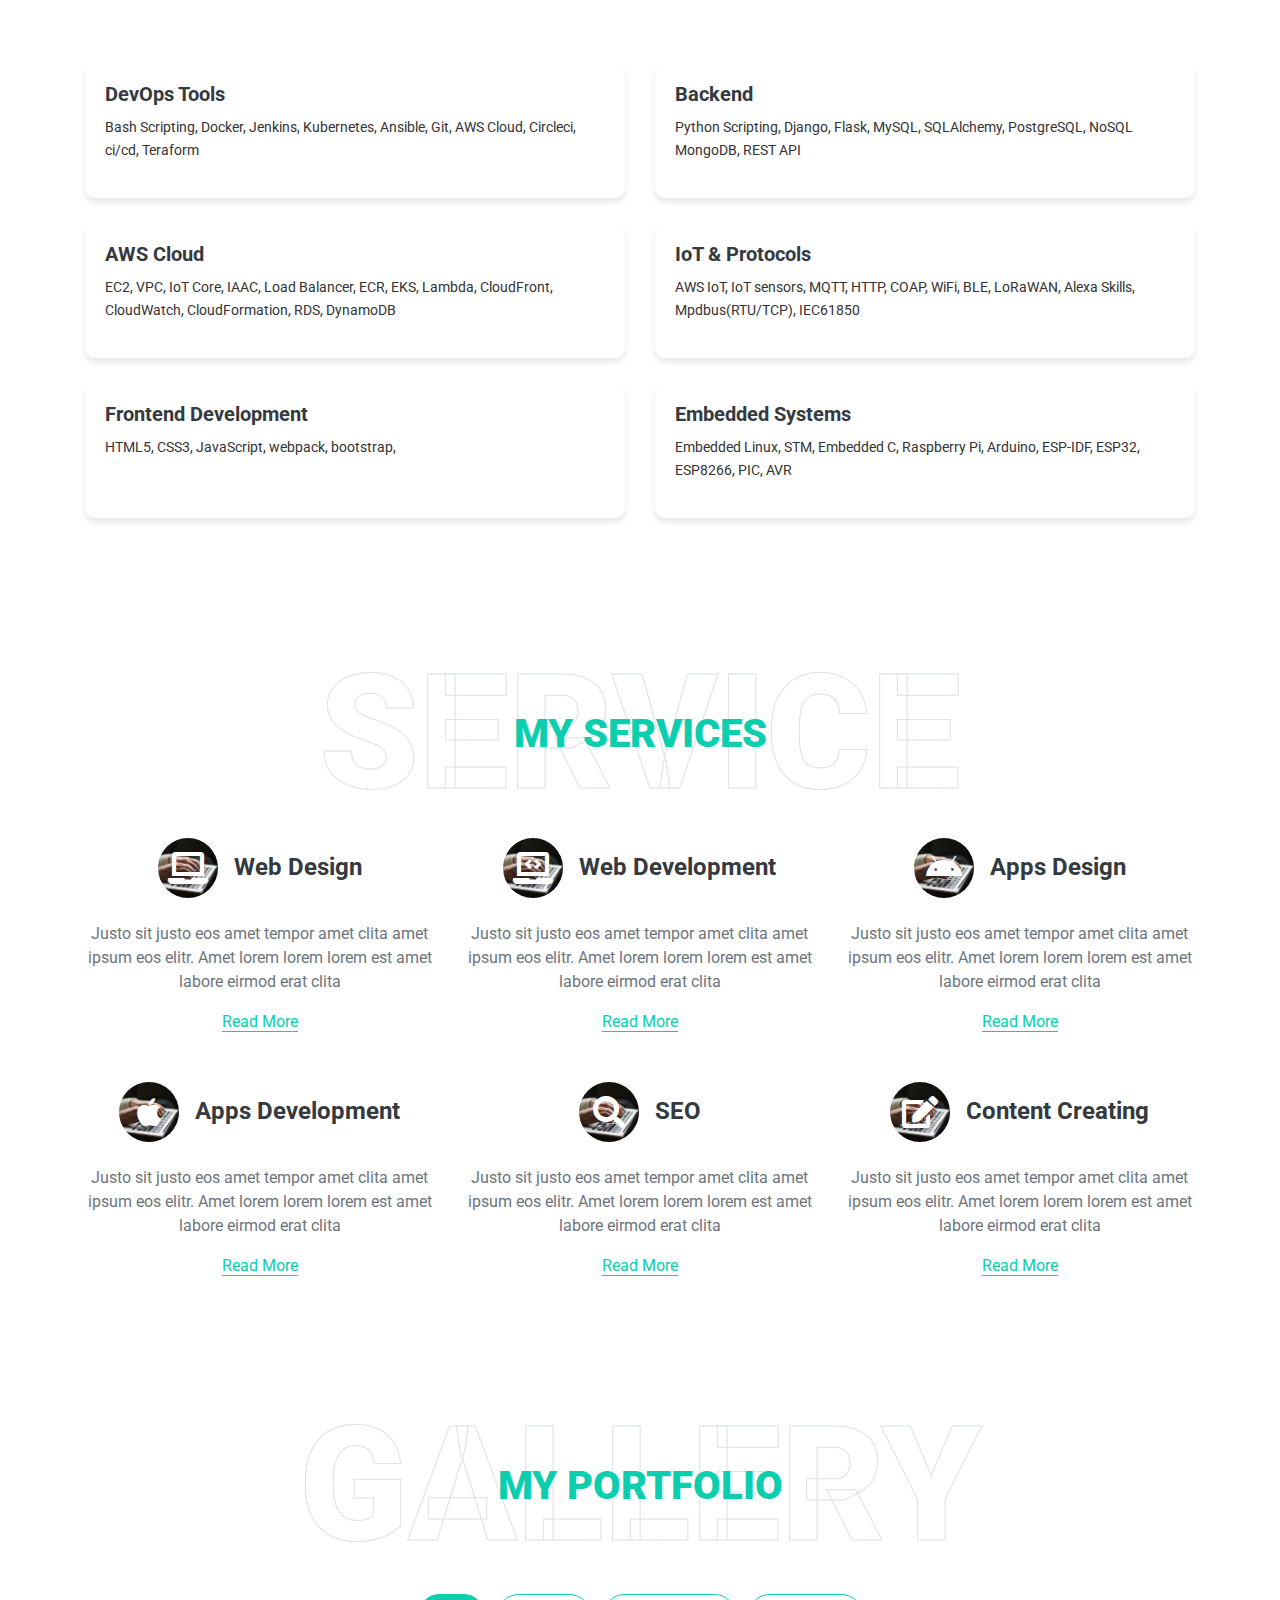
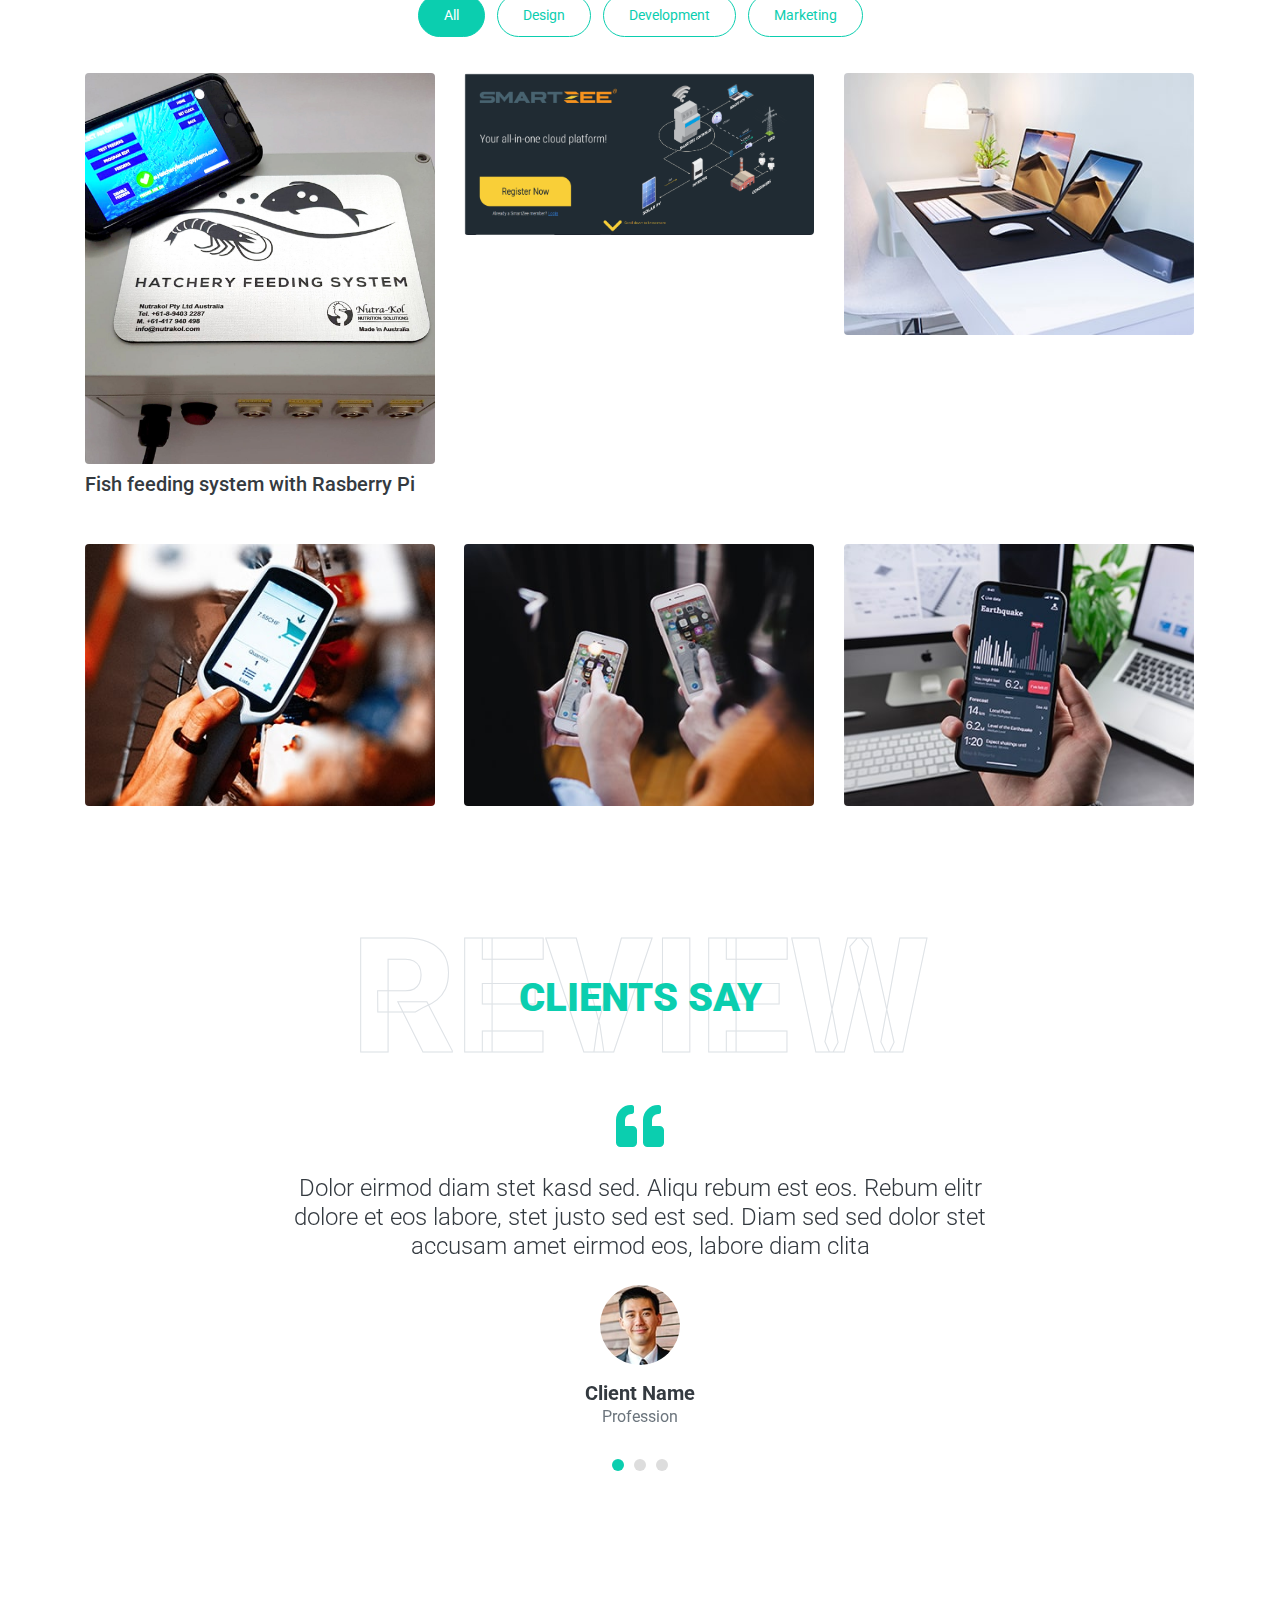
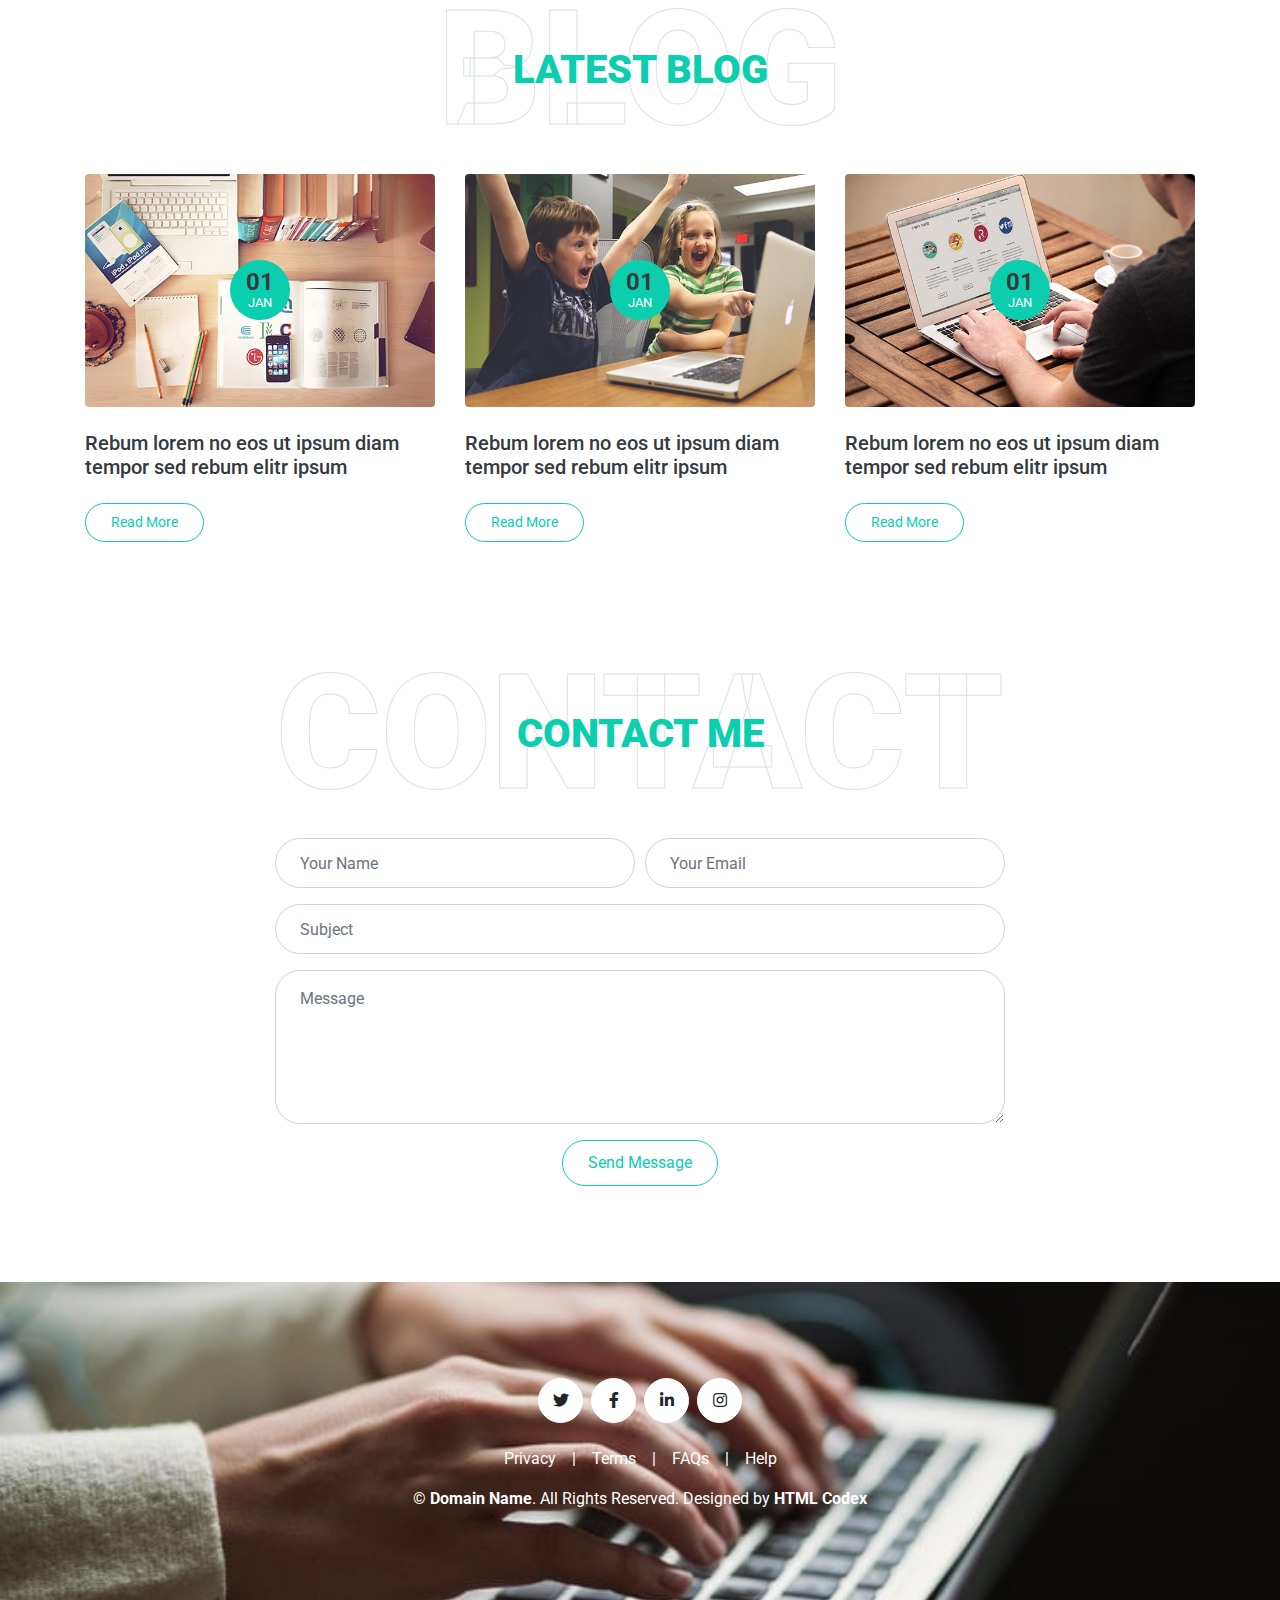
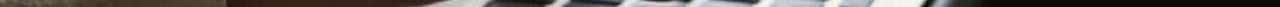
==== commit 154d46b8: "finish first project card" ====
--- a/index.html
+++ b/index.html
@@ -655,10 +655,18 @@
     <div id="modal" class="modal">
         <div class="modal-content">
             <span class="close" onclick="closeModal()">&times;</span>
-            <img id="modal-image" src="" alt="Project Image">
+            <div class="modal-images">
+                <!-- Images will be dynamically inserted here -->
+            </div>
+            <!-- <img id="modal-image" src="" alt="Project Image"> -->
             <h2 id="modal-title">Project Title</h2>
             <p id="modal-description">Project description goes here.</p>
-        </div>
+            <div id="modal-keywords" class="modal-keywords">
+                <h3>Skills</h3>
+                <ul id="keywords-list"></ul>
+            </div>
+        </div>
+        
     </div>
 
     <script src="js/modal_script.js"></script>
--- a/css/style.css
+++ b/css/style.css
@@ -10038,6 +10038,7 @@
   background: rgba(0, 0, 0, 0.8);
   justify-content: center;
   align-items: center;
+  overflow-y: auto; /* Enable vertical scrolling */
 }
 
 .modal-content {
@@ -10063,3 +10064,30 @@
   color: #fff;
   cursor: pointer;
 }
+
+.modal-keywords {
+  margin-top: 20px;
+  padding: 10px;
+  /* background-color: #f9f9f9; */
+  text-align: left;
+  border-radius: 5px;
+  box-shadow: 0 2px 5px rgba(0, 0, 0, 0.1);
+}
+
+.modal-keywords h3 {
+  margin: 0 0 10px;
+  font-size: 18px;
+  color: #333;
+}
+
+.modal-keywords ul {
+  list-style: disc inside;
+  padding: 0;
+  margin: 0;
+}
+
+.modal-keywords li {
+  font-size: 14px;
+  color: #555;
+  margin-bottom: 5px;
+}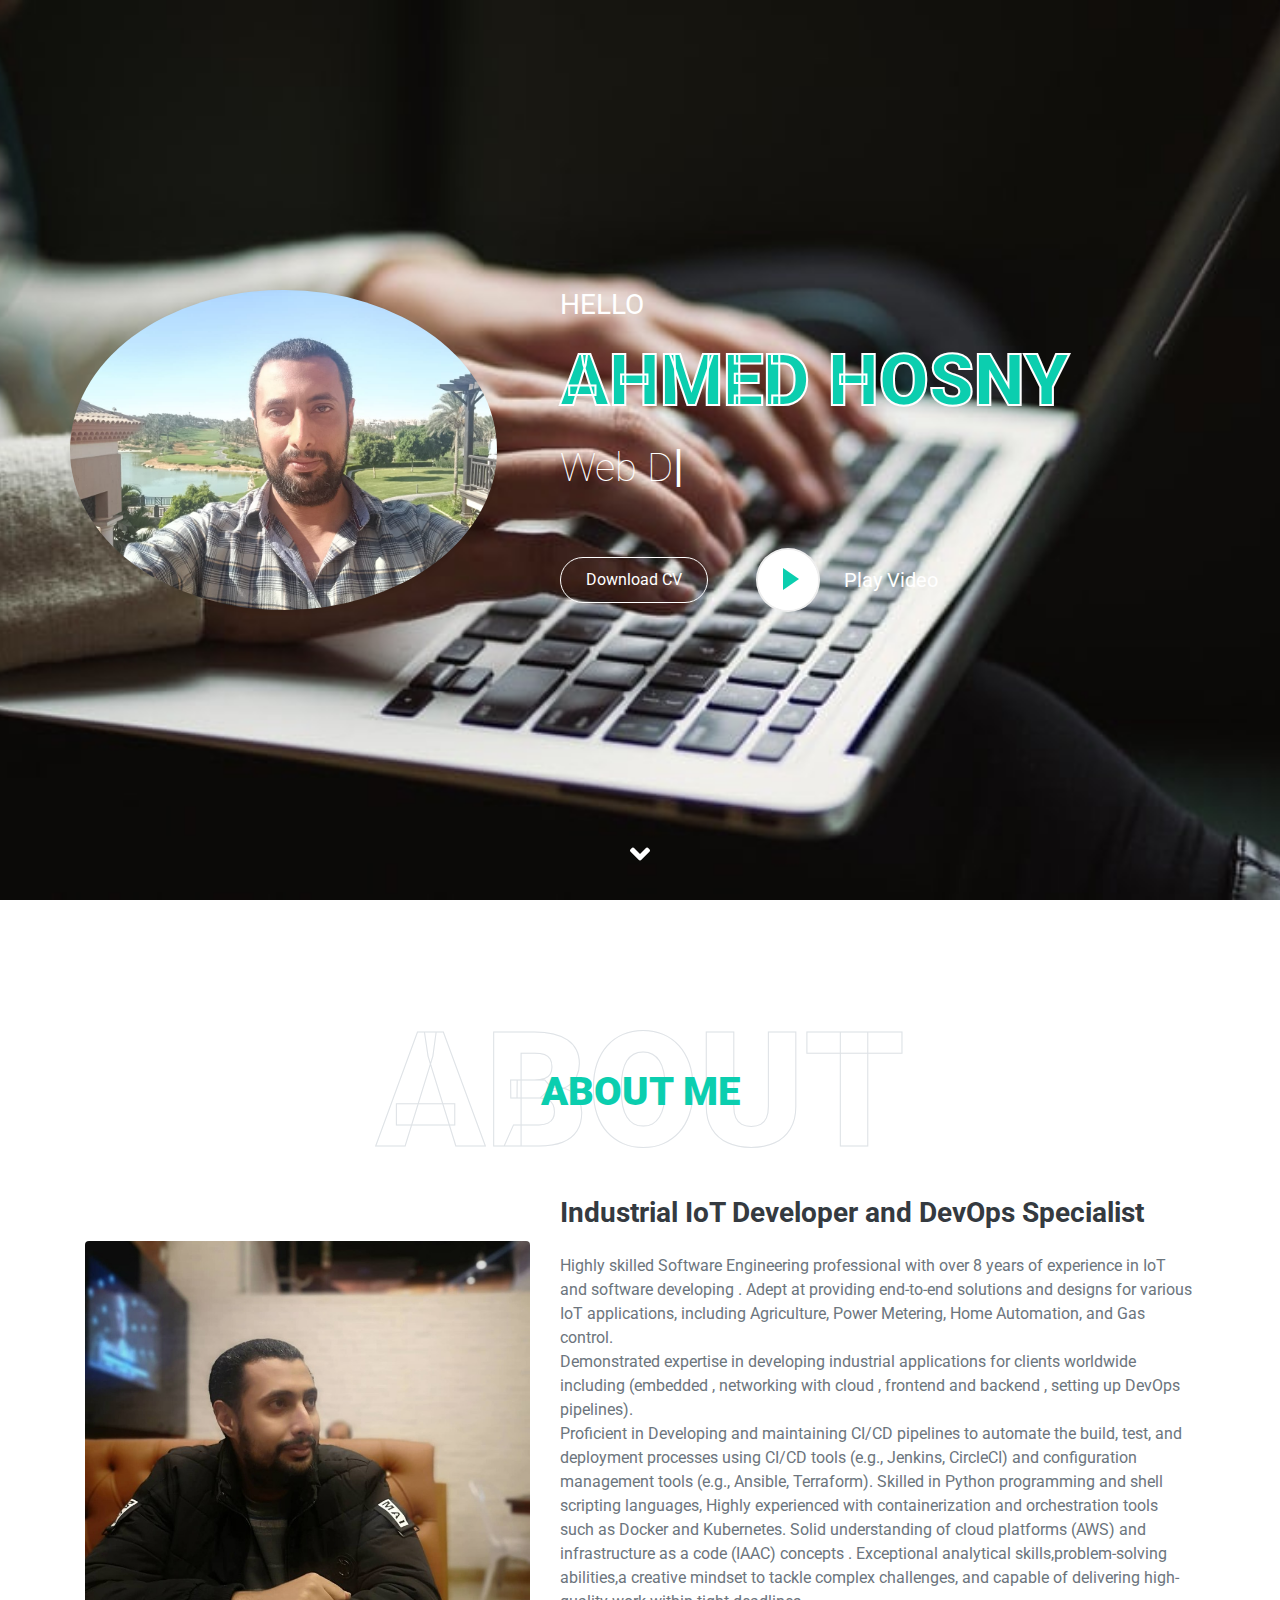
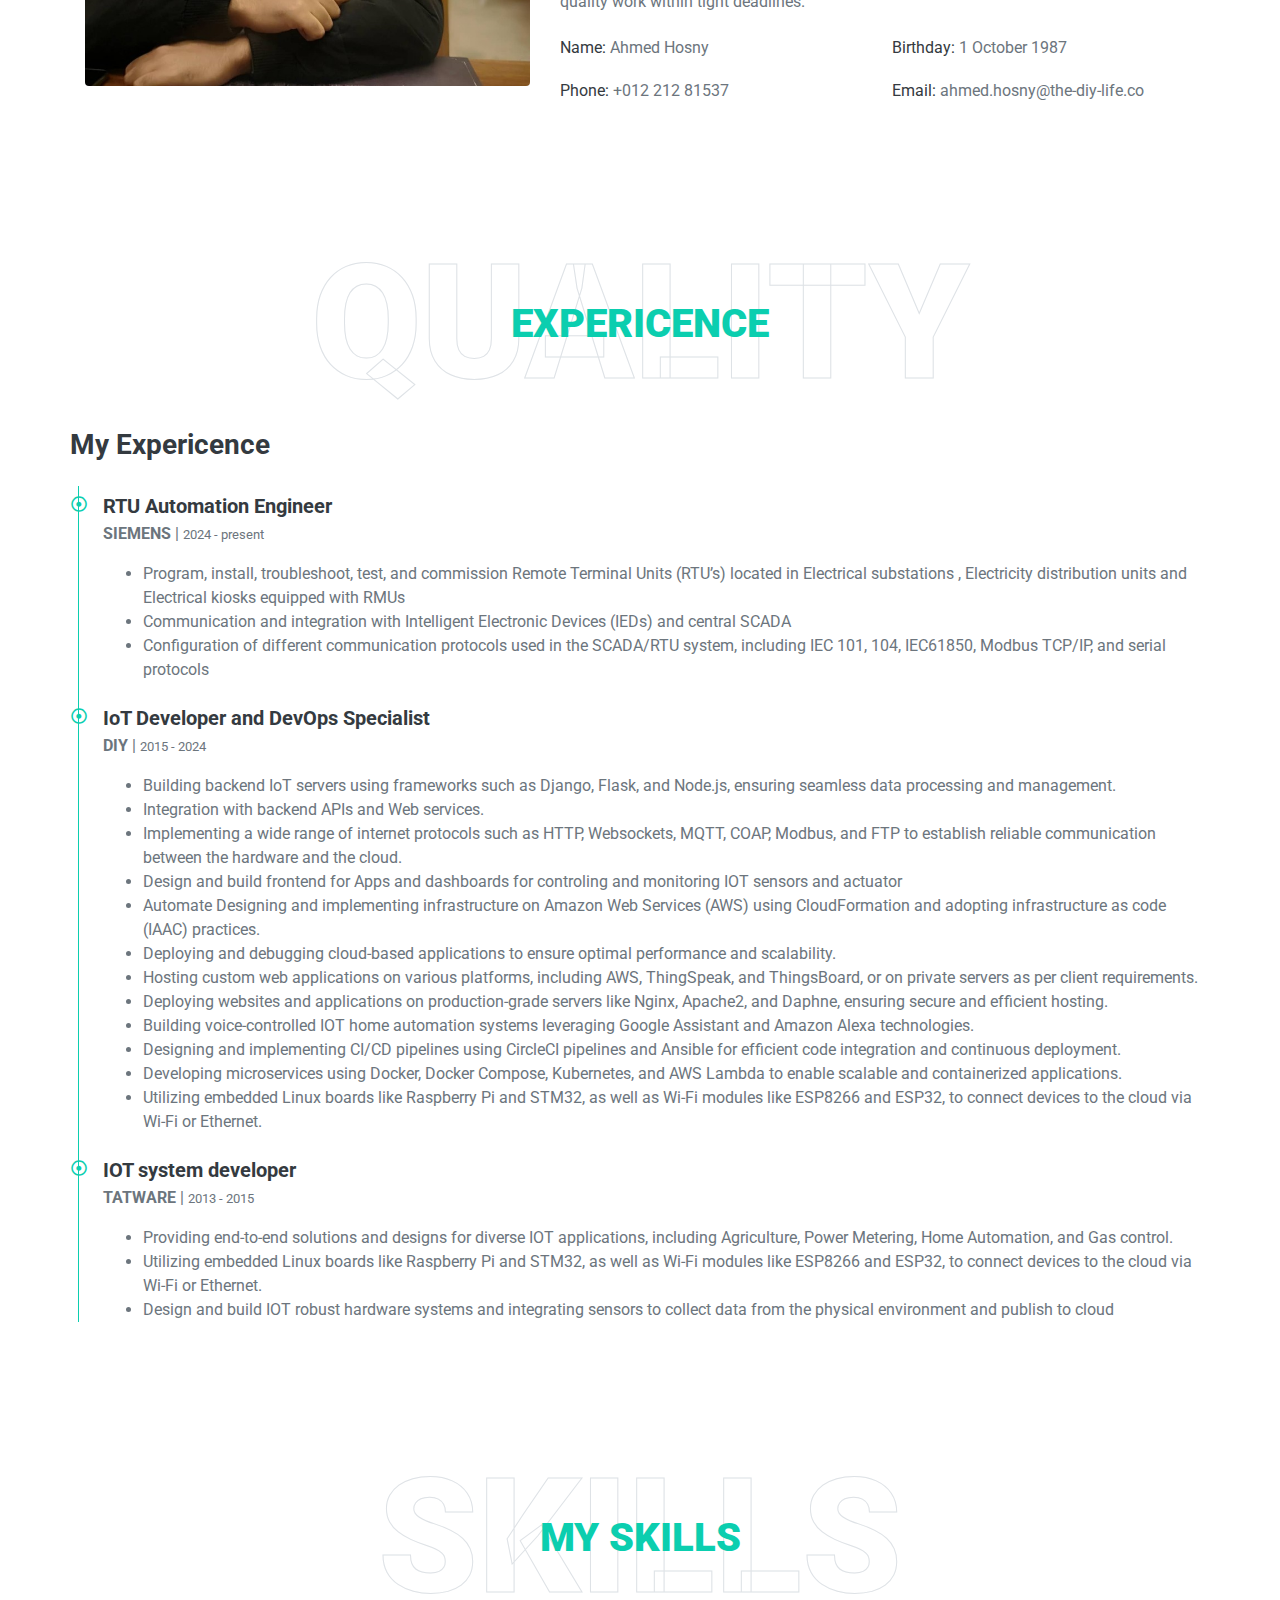
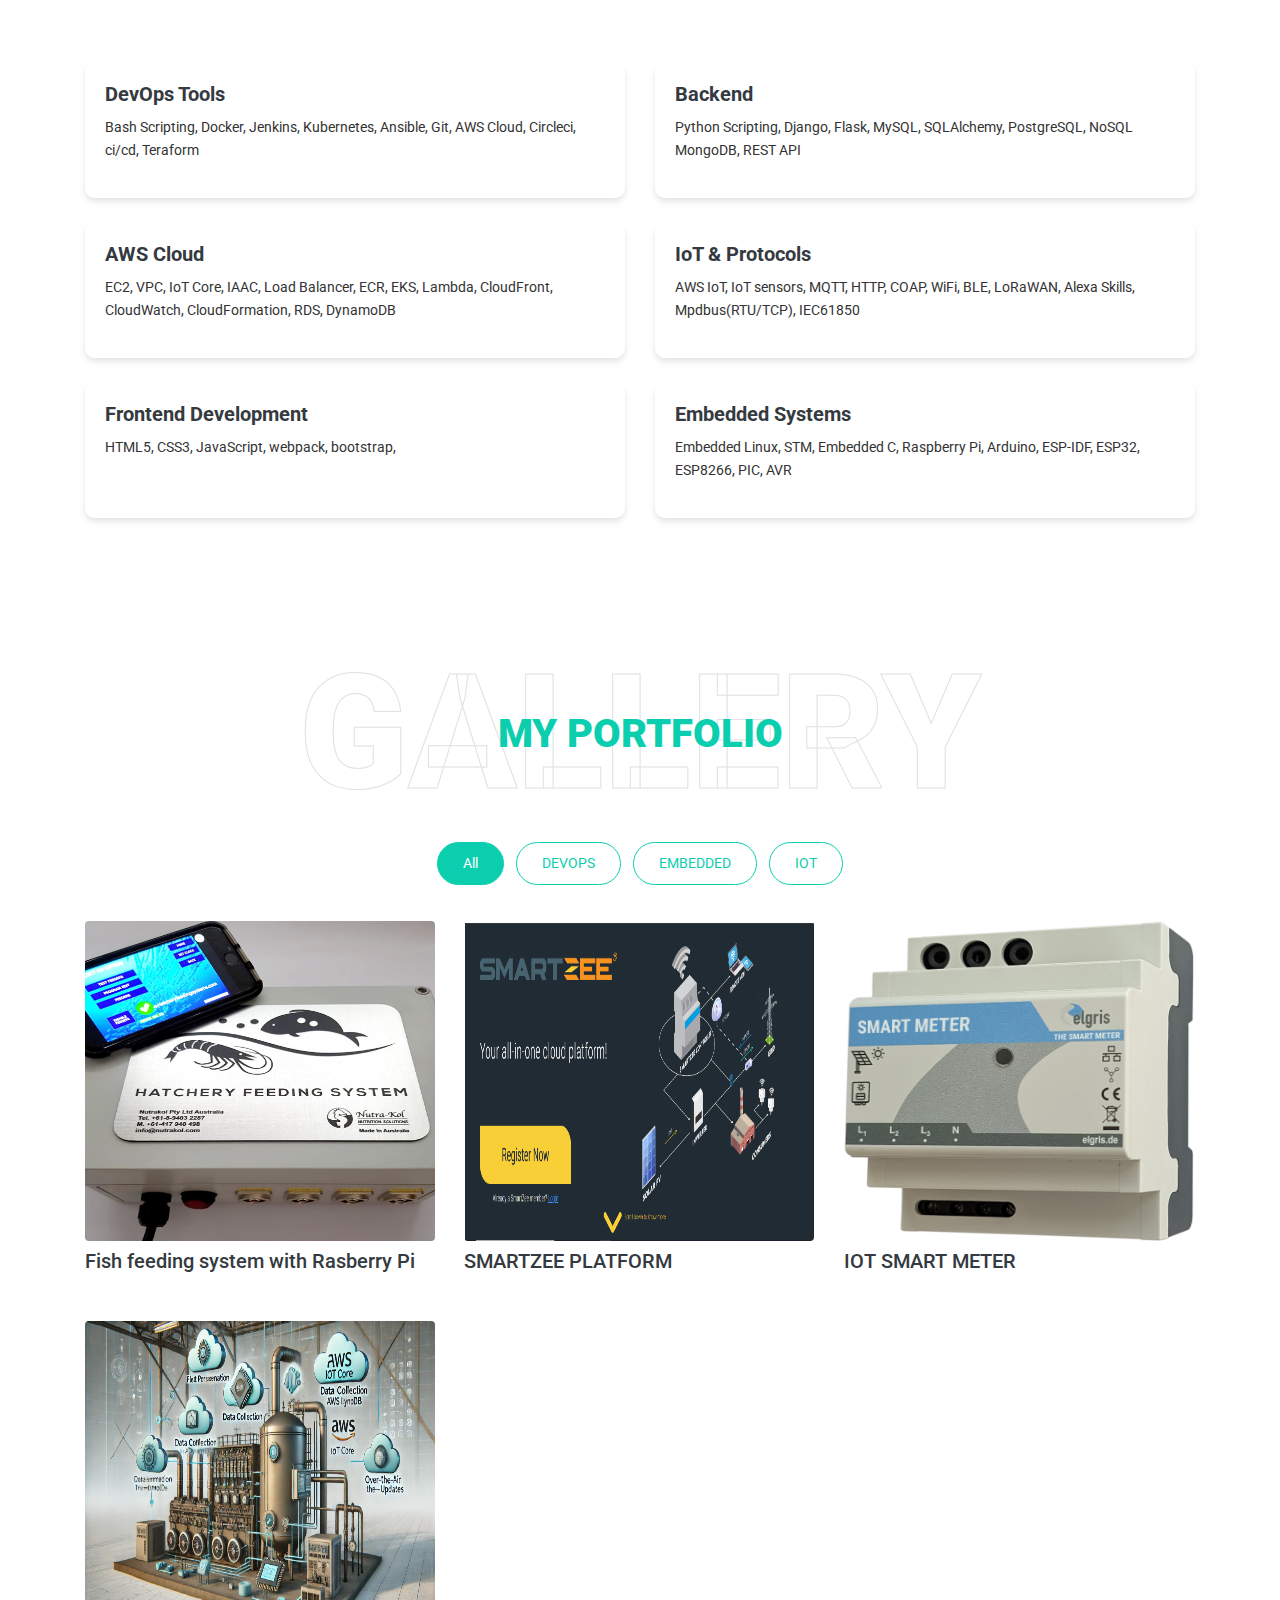
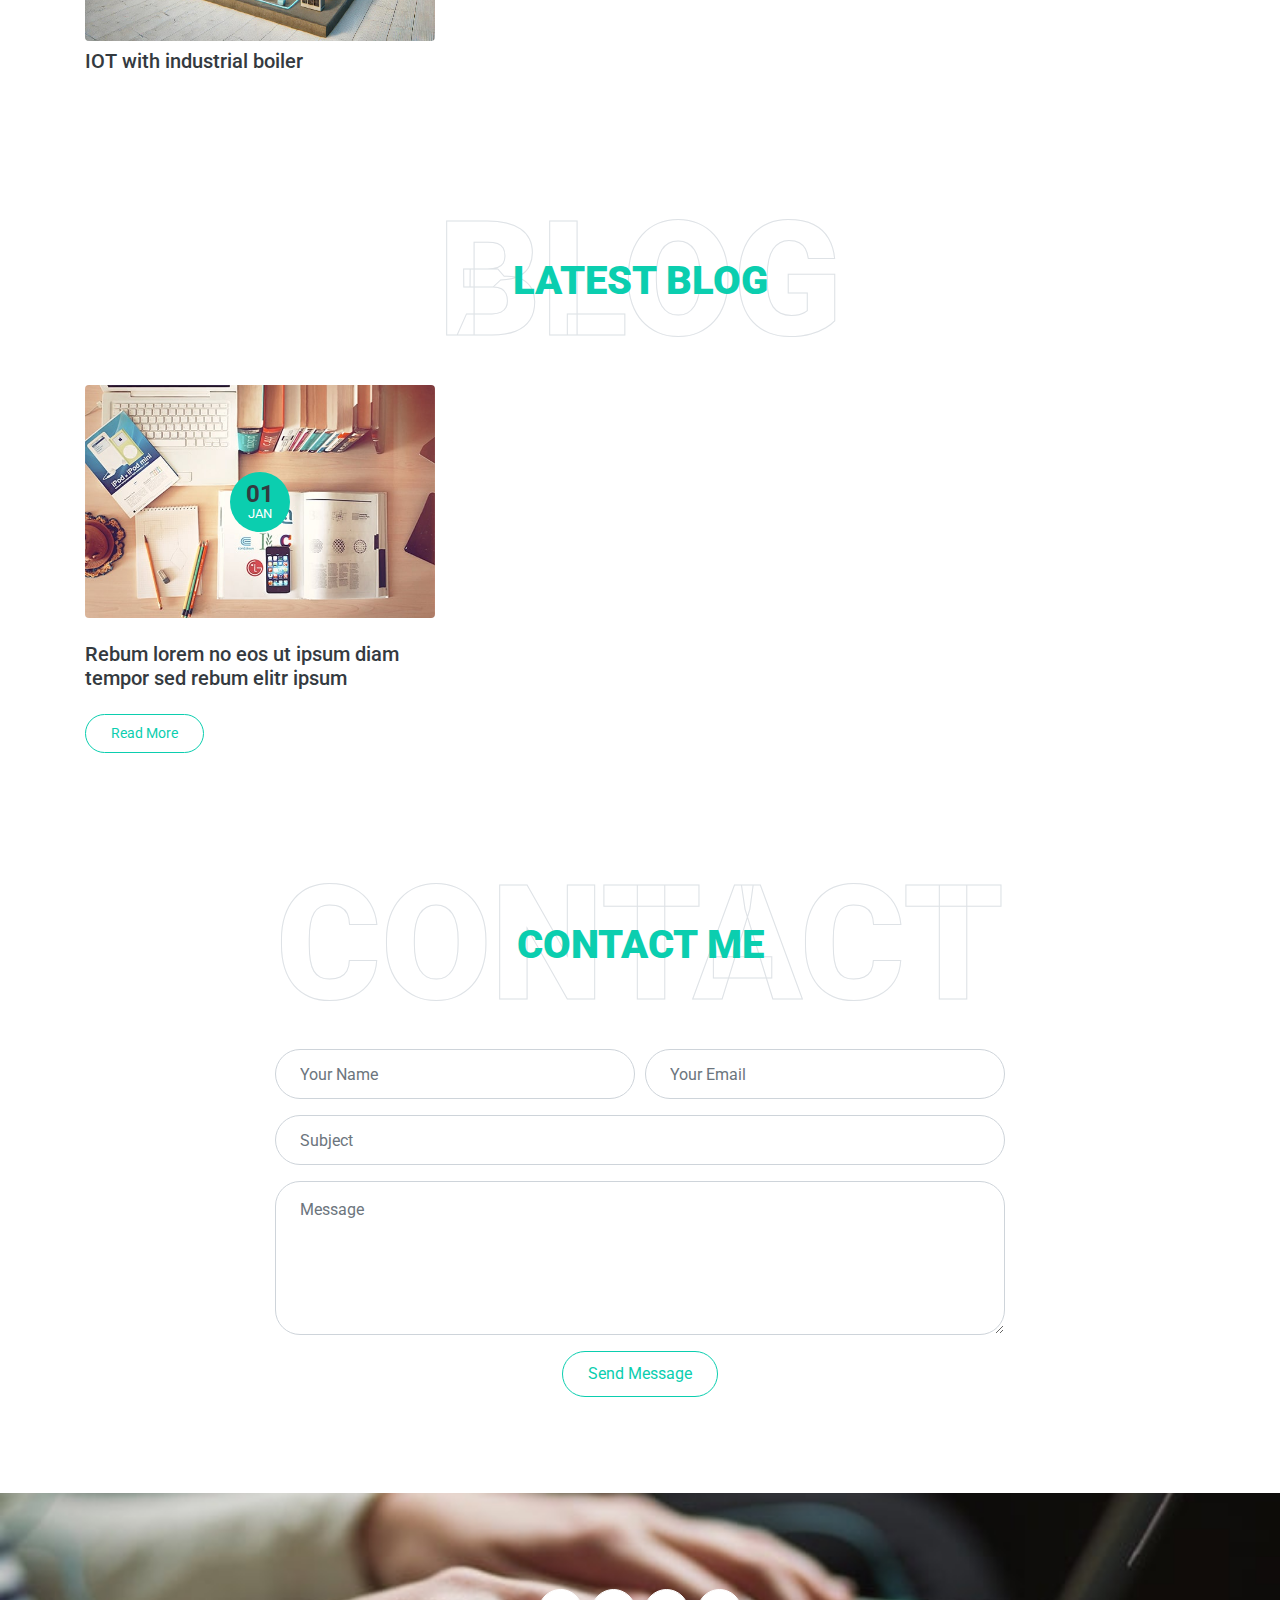
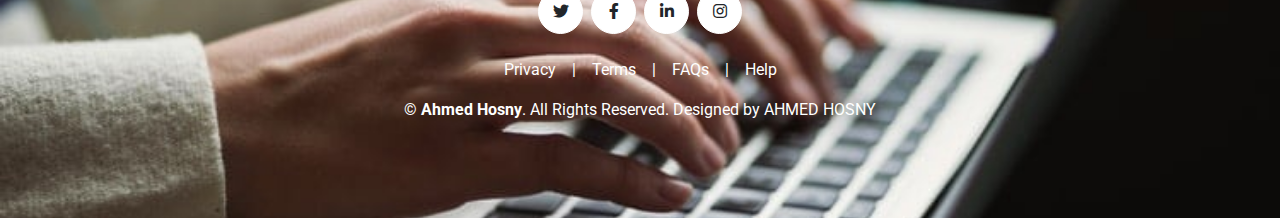
==== commit f204e890: "update" ====
--- a/index.html
+++ b/index.html
@@ -78,17 +78,17 @@
         <div class="container">
             <div class="row align-items-center">
                 <div class="col-lg-5 px-5 pl-lg-0 pb-5 pb-lg-0">
-                    <img class="img-fluid w-100 rounded-circle shadow-sm" src="img/profile.jpg" alt="">
+                    <img class="img-fluid w-100 rounded-circle shadow-sm" src="img/me/me.jpeg" alt="">
                 </div>
                 <div class="col-lg-7 text-center text-lg-left">
-                    <h3 class="text-white font-weight-normal mb-3">I'm</h3>
+                    <h3 class="text-white font-weight-normal mb-3">HELLO</h3>
                     <h1 class="display-3 text-uppercase text-primary mb-2" style="-webkit-text-stroke: 2px #ffffff;">Ahmed Hosny</h1>
                     <h1 class="typed-text-output d-inline font-weight-lighter text-white"></h1>
-                    <div class="typed-text d-none">Web Designer, Web Developer, Front End Developer, Apps Designer, Apps Developer</div>
+                    <div class="typed-text d-none">Web Developer, DevOps Developer, Embedded Developer, IOT System developer</div>
                     <div class="d-flex align-items-center justify-content-center justify-content-lg-start pt-5">
                         <a href="" class="btn btn-outline-light mr-5">Download CV</a>
                         <button type="button" class="btn-play" data-toggle="modal"
-                            data-src="https://www.youtube.com/embed/DWRcNpR6Kdc" data-target="#videoModal">
+                            data-src="https://drive.google.com/file/d/1efCys3fIHBw2A2-5FjodrIsPfT9CJNYG" data-target="#videoModal">
                             <span></span>
                         </button>
                         <h5 class="font-weight-normal text-white m-0 ml-4 d-none d-sm-block">Play Video</h5>
@@ -148,7 +148,7 @@
         <div class="container">
             <div class="position-relative d-flex align-items-center justify-content-center">
                 <h1 class="display-1 text-uppercase text-white" style="-webkit-text-stroke: 1px #dee2e6;">Quality</h1>
-                <h1 class="position-absolute text-uppercase text-primary">Education & Expericence</h1>
+                <h1 class="position-absolute text-uppercase text-primary">Expericence</h1>
             </div>
             <div class="row align-items-center">
                 <!-- <div class="col-lg-6">
@@ -322,7 +322,7 @@
 
 
     <!-- Services Start -->
-    <div class="container-fluid pt-5" id="service">
+    <!-- <div class="container-fluid pt-5" id="service">
         <div class="container">
             <div class="position-relative d-flex align-items-center justify-content-center">
                 <h1 class="display-1 text-uppercase text-white" style="-webkit-text-stroke: 1px #dee2e6;">Service</h1>
@@ -379,7 +379,7 @@
                 </div>
             </div>
         </div>
-    </div>
+    </div> -->
     <!-- Services End -->
 
 
@@ -394,16 +394,16 @@
                 <div class="col-12 text-center mb-2">
                     <ul class="list-inline mb-4" id="portfolio-flters">
                         <li class="btn btn-sm btn-outline-primary m-1 active"  data-filter="*">All</li>
-                        <li class="btn btn-sm btn-outline-primary m-1" data-filter=".first">Design</li>
-                        <li class="btn btn-sm btn-outline-primary m-1" data-filter=".second">Development</li>
-                        <li class="btn btn-sm btn-outline-primary m-1" data-filter=".third">Marketing</li>
+                        <li class="btn btn-sm btn-outline-primary m-1" data-filter=".first">DEVOPS</li>
+                        <li class="btn btn-sm btn-outline-primary m-1" data-filter=".second">EMBEDDED</li>
+                        <li class="btn btn-sm btn-outline-primary m-1" data-filter=".third">IOT</li>
                     </ul>
                 </div>
             </div>
             <div class="row portfolio-container">
-                <div class="col-lg-4 col-md-6 mb-4 portfolio-item first">
+                <div class="col-lg-4 col-md-6 mb-4 portfolio-item second">
                     <div class="position-relative overflow-hidden mb-2" onclick="showModal(0)">
-                        <img class="img-fluid rounded w-100" src="img/projects/HFS-Mini-4-8.jpg" alt="">
+                        <img class="img-fluid rounded w-100 img-blog-height" src="img/projects/HFS-Mini-4-8.jpg" alt="">
                         <div class="portfolio-btn bg-primary d-flex align-items-center justify-content-center">
                             <a href="img/portfolio-1.jpg" data-lightbox="portfolio">
                                 <i class="fa fa-plus text-white" style="font-size: 60px;"></i>
@@ -413,37 +413,40 @@
                     <h5 class="font-weight-medium mb-4">Fish feeding system with Rasberry Pi</h5>
                     <!-- <div><h5 class="text-uppercase ">Fish feeding system with Rasberry Pi</h5></div> -->
                 </div>
-                <div class="col-lg-4 col-md-6 mb-4 portfolio-item second">
-                    <div class="position-relative overflow-hidden mb-2">
-                        <img class="img-fluid rounded w-100" src="img/projects/Untitled.png" alt="">
+                <div class="col-lg-4 col-md-6 mb-4 portfolio-item first">
+                    <div class="position-relative overflow-hidden mb-2" onclick="showModal(1)">
+                        <img class="img-fluid rounded w-100 img-blog-height" src="img/projects/Untitled.png" alt="">
                         <div class="portfolio-btn bg-primary d-flex align-items-center justify-content-center">
                             <a href="img/portfolio-2.jpg" data-lightbox="portfolio">
                                 <i class="fa fa-plus text-white" style="font-size: 60px;"></i>
                             </a>
                         </div>
                     </div>
+                    <h5 class="font-weight-medium mb-4">SMARTZEE PLATFORM</h5>
                 </div>
                 <div class="col-lg-4 col-md-6 mb-4 portfolio-item third">
-                    <div class="position-relative overflow-hidden mb-2">
-                        <img class="img-fluid rounded w-100" src="img/portfolio-3.jpg" alt="">
+                    <div class="position-relative overflow-hidden mb-2" onclick="showModal(2)">
+                        <img class="img-fluid rounded w-100 img-blog-height" src="img/projects/SM_100_A.png" alt="">
                         <div class="portfolio-btn bg-primary d-flex align-items-center justify-content-center">
                             <a href="img/portfolio-3.jpg" data-lightbox="portfolio">
                                 <i class="fa fa-plus text-white" style="font-size: 60px;"></i>
                             </a>
                         </div>
                     </div>
-                </div>
-                <div class="col-lg-4 col-md-6 mb-4 portfolio-item first">
-                    <div class="position-relative overflow-hidden mb-2">
-                        <img class="img-fluid rounded w-100" src="img/portfolio-4.jpg" alt="">
+                    <h5 class="font-weight-medium mb-4">IOT SMART METER</h5>     
+                </div>
+                <div class="col-lg-4 col-md-6 mb-4 portfolio-item third">
+                    <div class="position-relative overflow-hidden mb-2" onclick="showModal(3)">
+                        <img class="img-fluid rounded w-100 img-blog-height" src="img/projects/Industrial_Boiler_Control_Project.jpg" alt="">
                         <div class="portfolio-btn bg-primary d-flex align-items-center justify-content-center">
                             <a href="img/portfolio-4.jpg" data-lightbox="portfolio">
                                 <i class="fa fa-plus text-white" style="font-size: 60px;"></i>
                             </a>
                         </div>
                     </div>
-                </div>
-                <div class="col-lg-4 col-md-6 mb-4 portfolio-item second">
+                    <h5 class="font-weight-medium mb-4">IOT with industrial boiler</h5>
+                </div>
+                <!-- <div class="col-lg-4 col-md-6 mb-4 portfolio-item second">
                     <div class="position-relative overflow-hidden mb-2">
                         <img class="img-fluid rounded w-100" src="img/portfolio-5.jpg" alt="">
                         <div class="portfolio-btn bg-primary d-flex align-items-center justify-content-center">
@@ -452,8 +455,8 @@
                             </a>
                         </div>
                     </div>
-                </div>
-                <div class="col-lg-4 col-md-6 mb-4 portfolio-item third">
+                </div> -->
+                <!-- <div class="col-lg-4 col-md-6 mb-4 portfolio-item third">
                     <div class="position-relative overflow-hidden mb-2">
                         <img class="img-fluid rounded w-100" src="img/portfolio-6.jpg" alt="">
                         <div class="portfolio-btn bg-primary d-flex align-items-center justify-content-center">
@@ -462,7 +465,7 @@
                             </a>
                         </div>
                     </div>
-                </div>
+                </div> -->
             </div>
         </div>
     </div>
@@ -470,7 +473,7 @@
 
 
     <!-- Testimonial Start -->
-    <div class="container-fluid py-5" id="testimonial">
+    <!-- <div class="container-fluid py-5" id="testimonial">
         <div class="container">
             <div class="position-relative d-flex align-items-center justify-content-center">
                 <h1 class="display-1 text-uppercase text-white" style="-webkit-text-stroke: 1px #dee2e6;">Review</h1>
@@ -504,7 +507,7 @@
                 </div>
             </div>
         </div>
-    </div>
+    </div> -->
     <!-- Testimonial End -->
 
 
@@ -527,7 +530,7 @@
                     <h5 class="font-weight-medium mb-4">Rebum lorem no eos ut ipsum diam tempor sed rebum elitr ipsum</h5>
                     <a class="btn btn-sm btn-outline-primary py-2" href="">Read More</a>
                 </div>
-                <div class="col-lg-4 mb-5">
+                <!-- <div class="col-lg-4 mb-5">
                     <div class="position-relative mb-4">
                         <img class="img-fluid rounded w-100" src="img/blog-2.jpg" alt="">
                         <div class="blog-date">
@@ -548,7 +551,7 @@
                     </div>
                     <h5 class="font-weight-medium mb-4">Rebum lorem no eos ut ipsum diam tempor sed rebum elitr ipsum</h5>
                     <a class="btn btn-sm btn-outline-primary py-2" href="">Read More</a>
-                </div>
+                </div> -->
             </div>
         </div>
     </div>
@@ -621,7 +624,7 @@
                 <span class="px-3">|</span>
                 <a class="text-white" href="#">Help</a>
             </div>
-            <p class="m-0">&copy; <a class="text-white font-weight-bold" href="#">Domain Name</a>. All Rights Reserved. Designed by <a class="text-white font-weight-bold" href="https://htmlcodex.com">HTML Codex</a>
+            <p class="m-0">&copy; <a class="text-white font-weight-bold" href="#">Ahmed Hosny</a>. All Rights Reserved. Designed by AHMED HOSNY</a>
             </p>
         </div>
     </div>
@@ -663,7 +666,7 @@
             <p id="modal-description">Project description goes here.</p>
             <div id="modal-keywords" class="modal-keywords">
                 <h3>Skills</h3>
-                <ul id="keywords-list"></ul>
+                <div id="keywords-list"></div>
             </div>
         </div>
         
--- a/css/style.css
+++ b/css/style.css
@@ -10027,6 +10027,10 @@
 }
 
 
+.img-blog-height{
+  height: 320px;
+}
+
 
 .modal {
   display: none;
@@ -10080,14 +10084,55 @@
   color: #333;
 }
 
-.modal-keywords ul {
+/* .modal-keywords ul {
   list-style: disc inside;
   padding: 0;
   margin: 0;
-}
-
-.modal-keywords li {
+} */
+#keywords-list {
+  
+    display: flex;
+    flex-wrap: wrap;
+    gap: 10px;
+    /* overflow-x: auto; */
+    padding: 10px;
+    background: #ffffff;
+    box-shadow: 0 4px 6px rgba(0, 0, 0, 0.1);
+    border-radius: 10px;
+    justify-content: space-between;
+  
+}
+
+/* #keywords-list::-webkit-scrollbar {
+  height: 8px;
+}
+
+#keywords-list::-webkit-scrollbar-thumb {
+  background: #ccc;
+  border-radius: 4px;
+}
+
+#keywords-list::-webkit-scrollbar-track {
+  background: #f1f1f1;
+} */
+
+
+/* .modal-keywords li {
   font-size: 14px;
   color: #555;
   margin-bottom: 5px;
-}+} */
+
+.modal-keywords button {
+  flex: 0 0 auto; 
+  padding: 10px 20px;
+  font-size: 14px;
+  color: #ffffff;
+  /* background: linear-gradient(to right, #4caf50, #43a047); */
+  background:#0BCEAF;
+  border: none;
+  border-radius: 25px;
+  cursor: pointer;
+  transition: transform 0.2s, box-shadow 0.2s;
+  box-shadow: 0 2px 4px rgba(0, 0, 0, 0.2);
+}
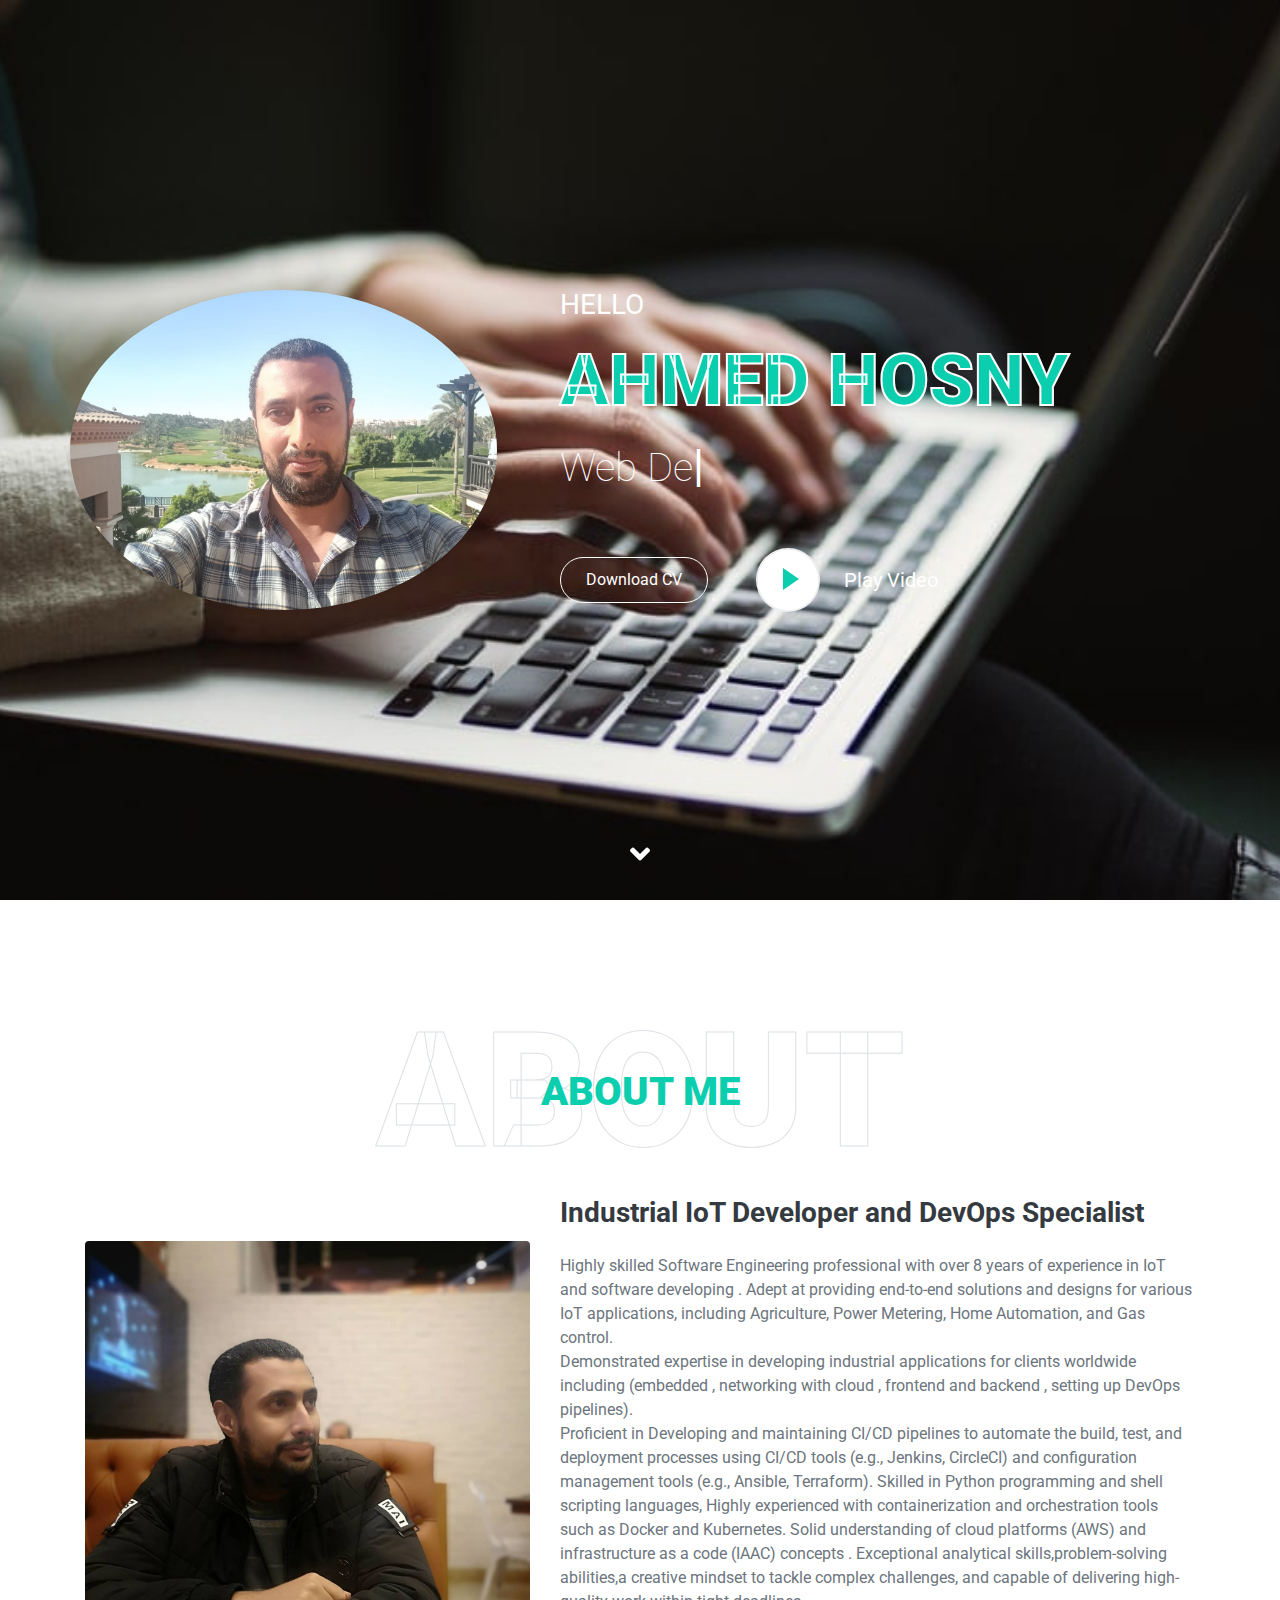
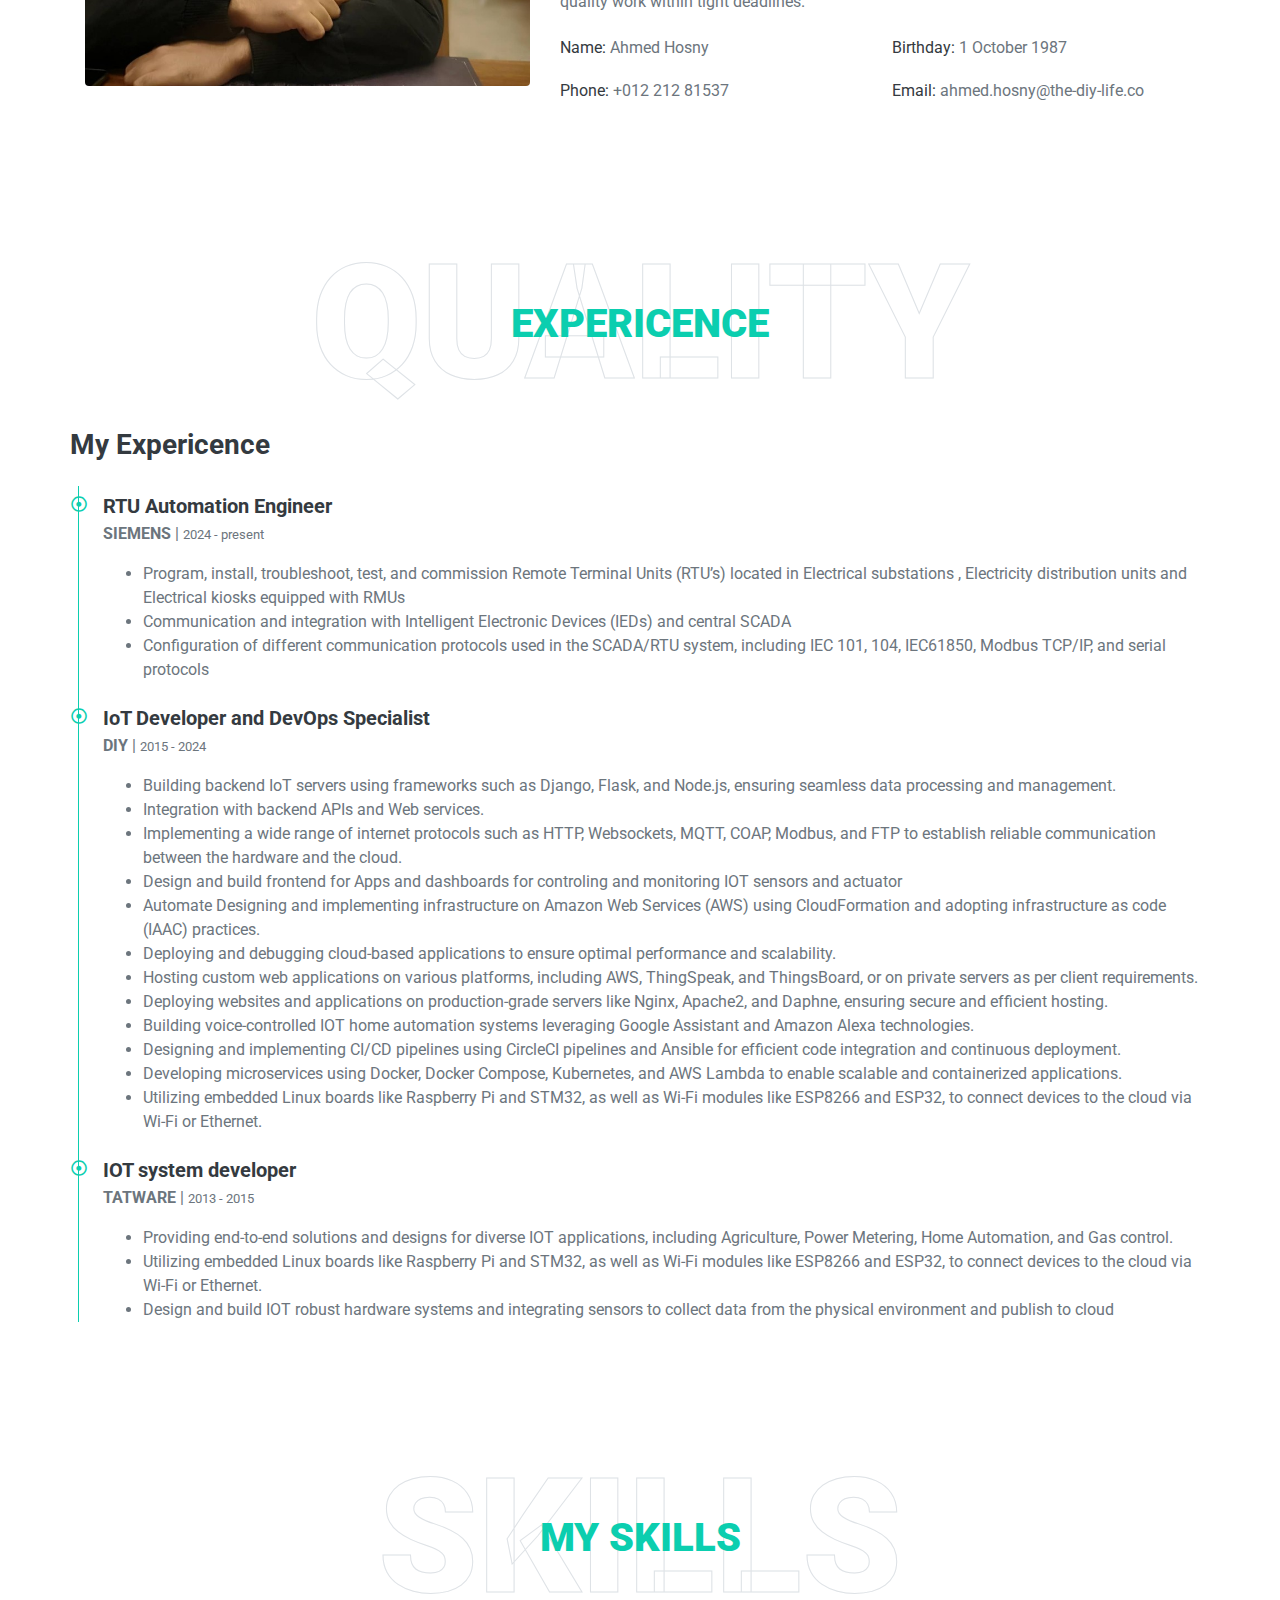
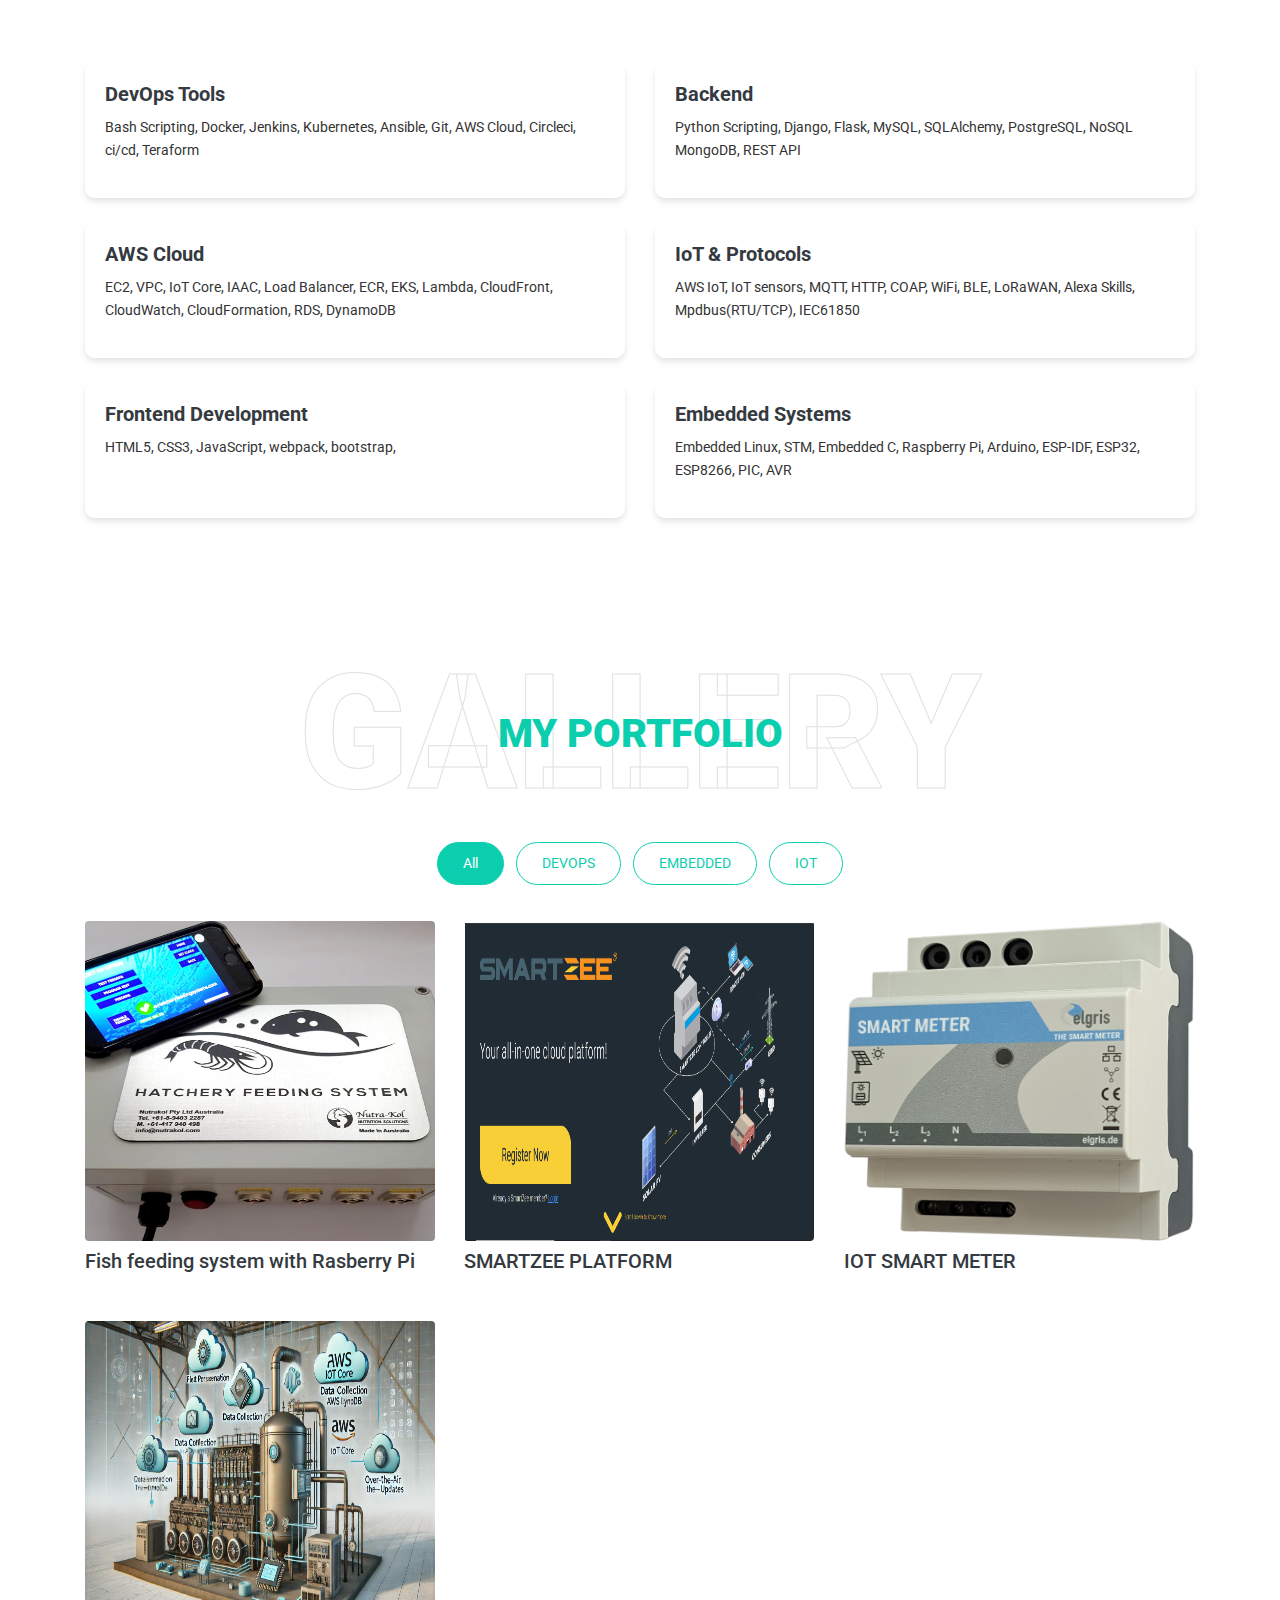
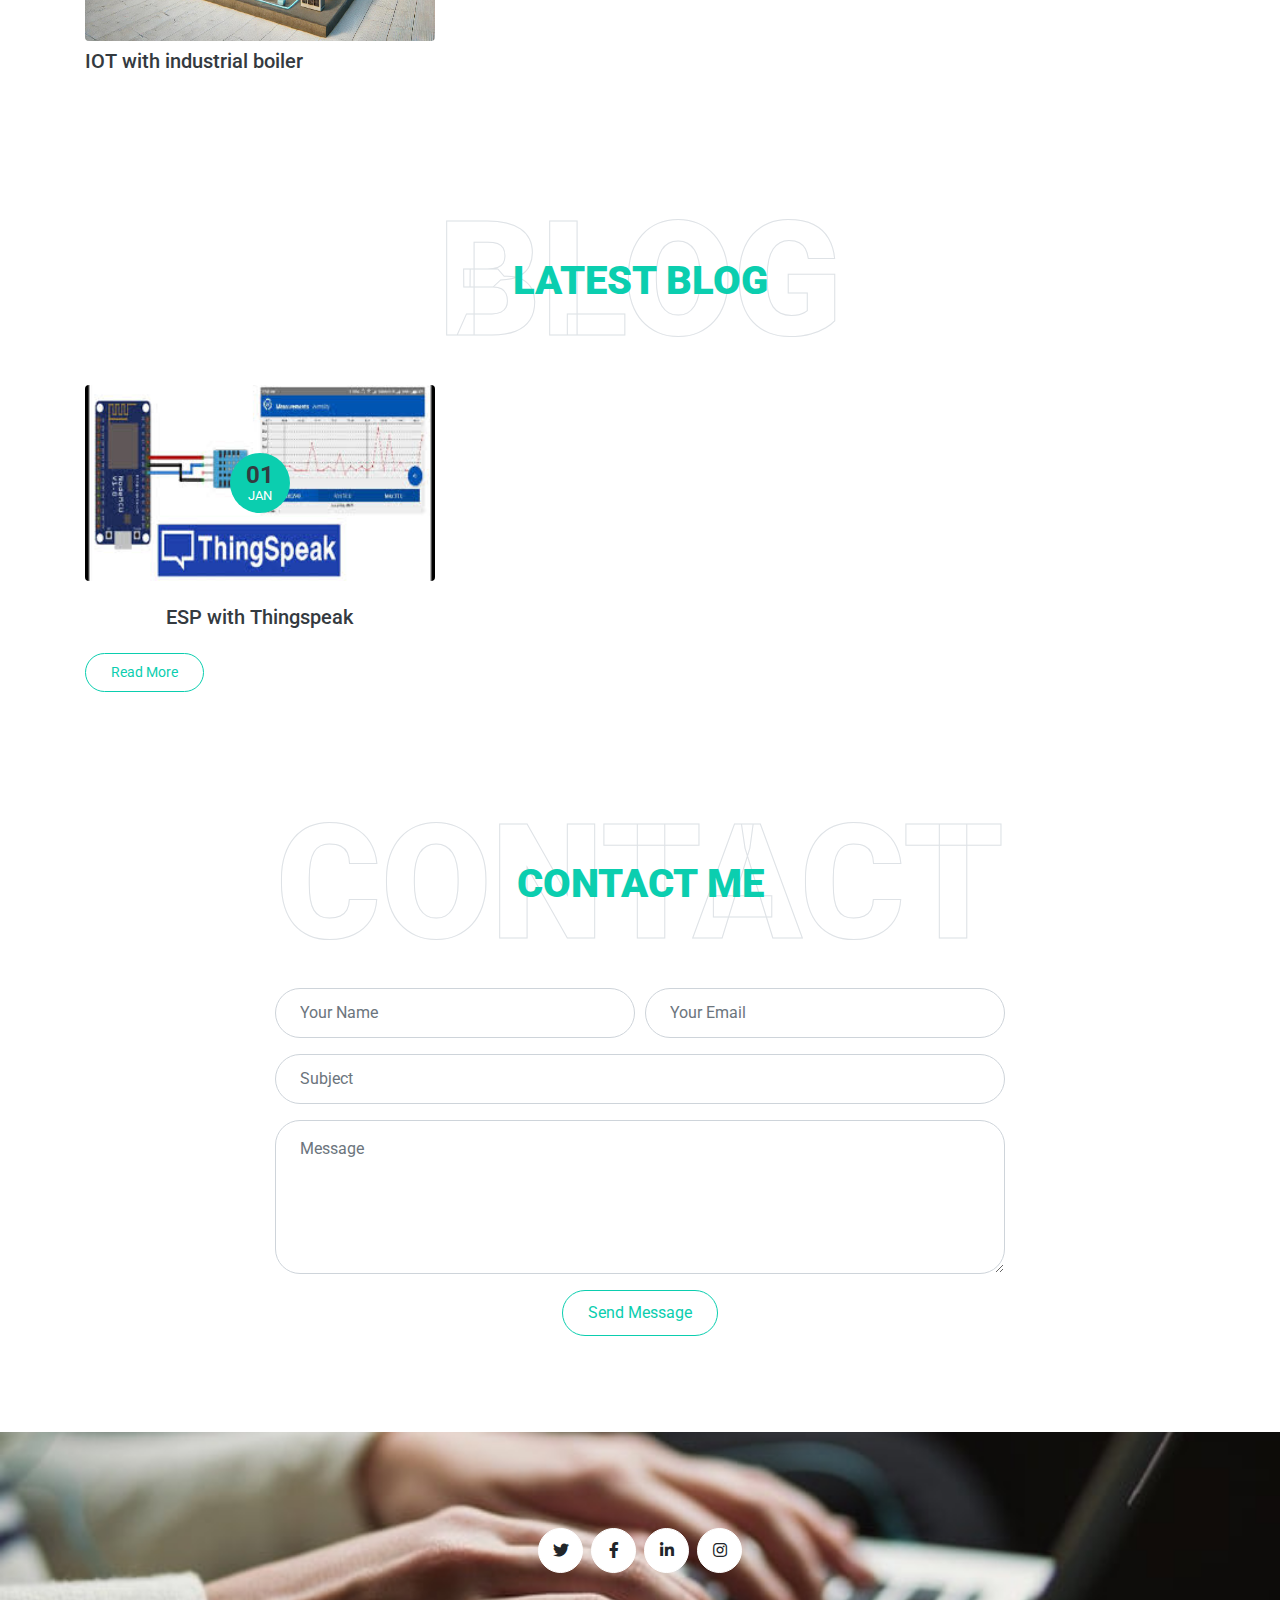
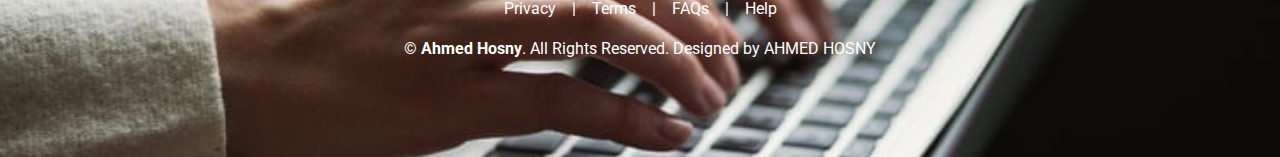
==== commit b38bf479: "add first blog" ====
--- a/index.html
+++ b/index.html
@@ -86,7 +86,7 @@
                     <h1 class="typed-text-output d-inline font-weight-lighter text-white"></h1>
                     <div class="typed-text d-none">Web Developer, DevOps Developer, Embedded Developer, IOT System developer</div>
                     <div class="d-flex align-items-center justify-content-center justify-content-lg-start pt-5">
-                        <a href="" class="btn btn-outline-light mr-5">Download CV</a>
+                        <a href="https://drive.google.com/file/d/1efCys3fIHBw2A2-5FjodrIsPfT9CJNYG" class="btn btn-outline-light mr-5">Download CV</a>
                         <button type="button" class="btn-play" data-toggle="modal"
                             data-src="https://drive.google.com/file/d/1efCys3fIHBw2A2-5FjodrIsPfT9CJNYG" data-target="#videoModal">
                             <span></span>
@@ -521,14 +521,14 @@
             <div class="row">
                 <div class="col-lg-4 mb-5">
                     <div class="position-relative mb-4">
-                        <img class="img-fluid rounded w-100" src="img/blog-1.jpg" alt="">
+                        <a href="blog.html"><img class="img-fluid rounded w-100" src="img/blog1/blog.jpg" alt=""></a>
                         <div class="blog-date">
                             <h4 class="font-weight-bold mb-n1">01</h4>
                             <small class="text-white text-uppercase">Jan</small>
                         </div>
                     </div>
-                    <h5 class="font-weight-medium mb-4">Rebum lorem no eos ut ipsum diam tempor sed rebum elitr ipsum</h5>
-                    <a class="btn btn-sm btn-outline-primary py-2" href="">Read More</a>
+                    <h5 class="font-weight-medium mb-4" style="text-align: center;">ESP with Thingspeak </h5>
+                    <a class="btn btn-sm btn-outline-primary py-2" href="blog.html">Read More</a>
                 </div>
                 <!-- <div class="col-lg-4 mb-5">
                     <div class="position-relative mb-4">
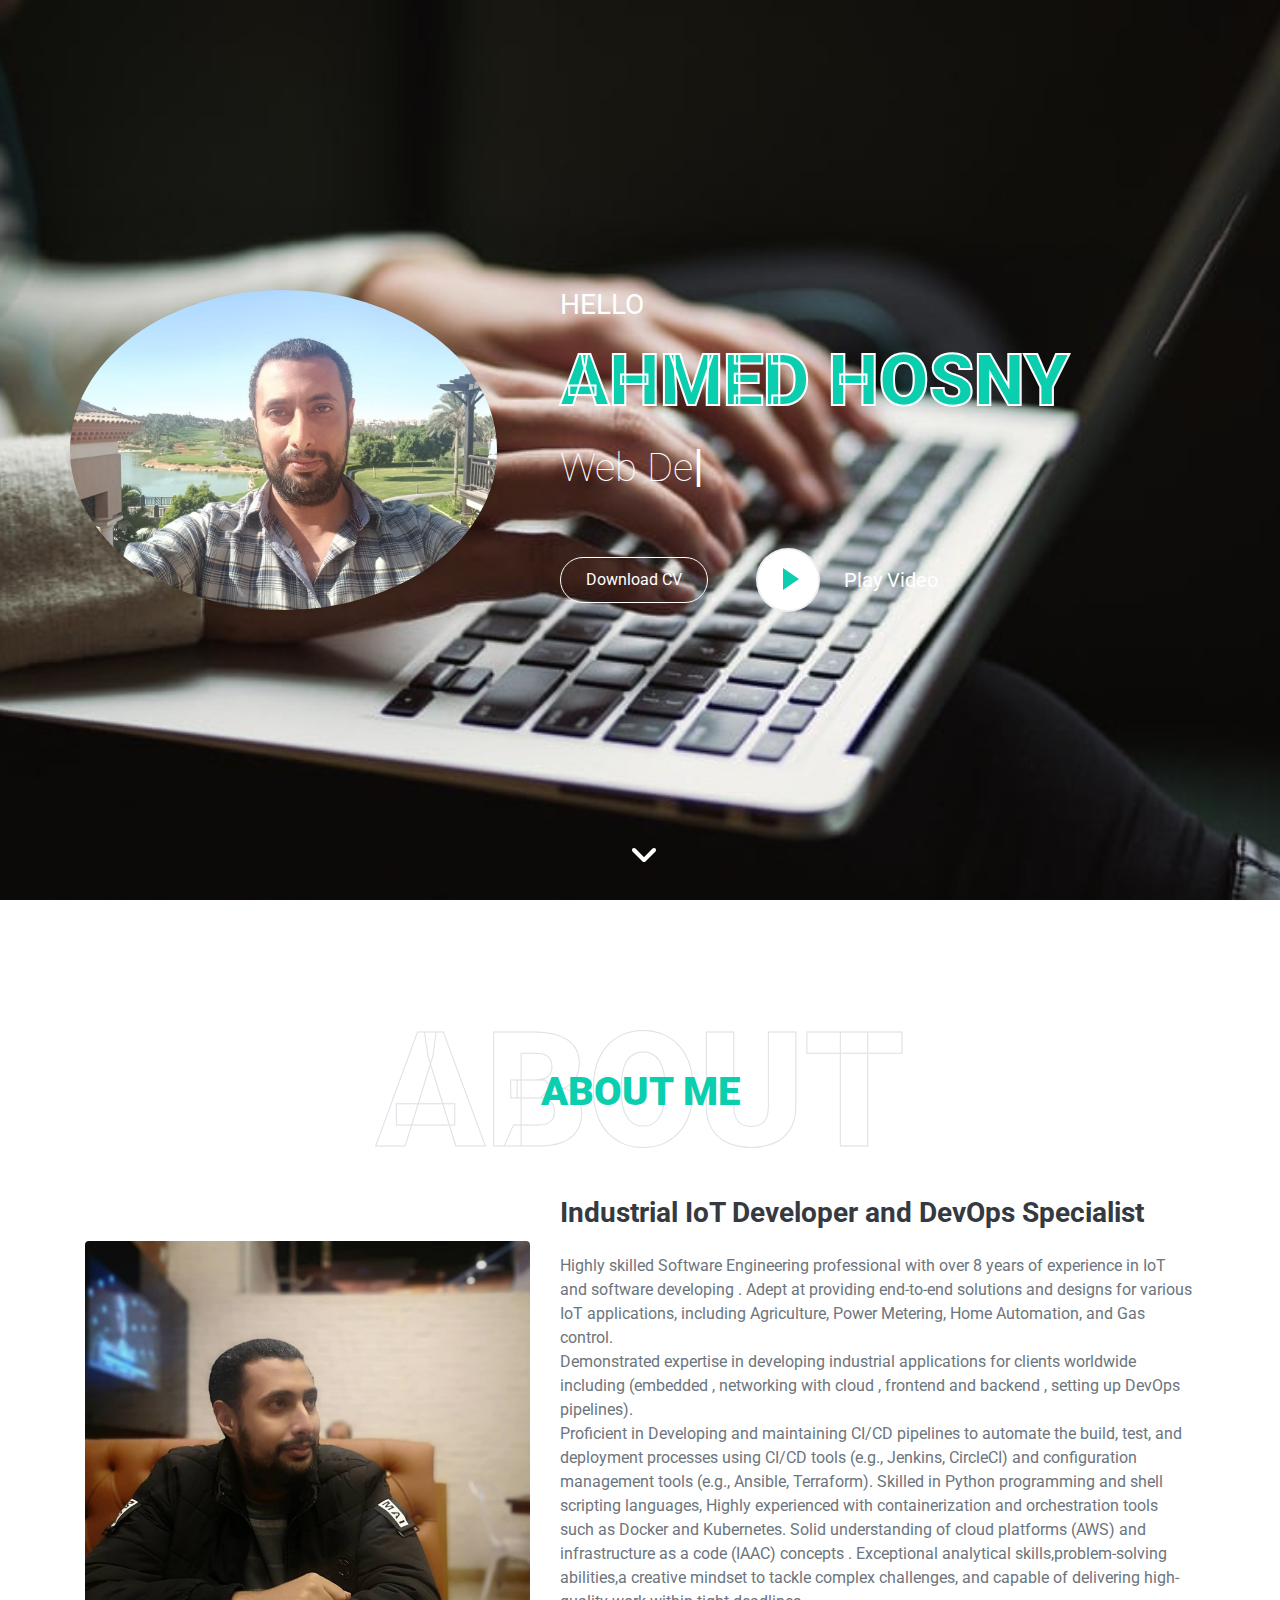
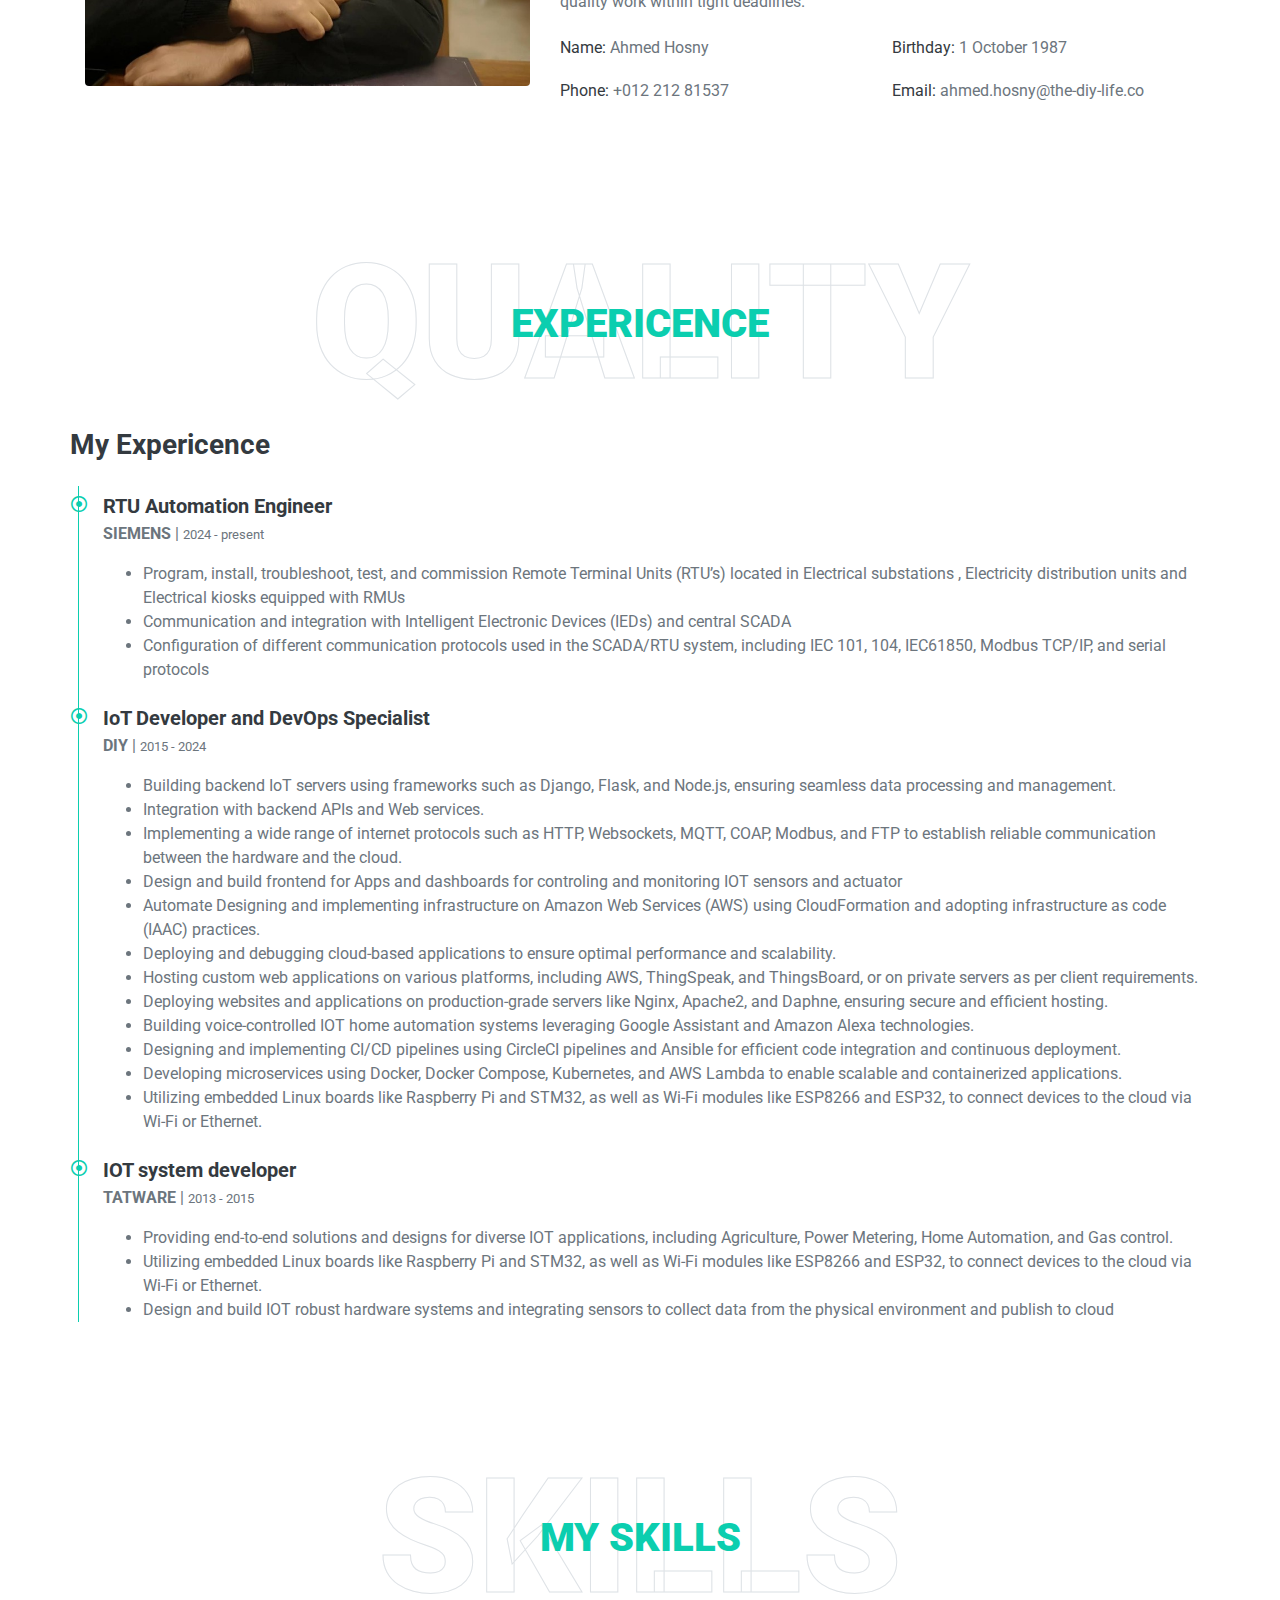
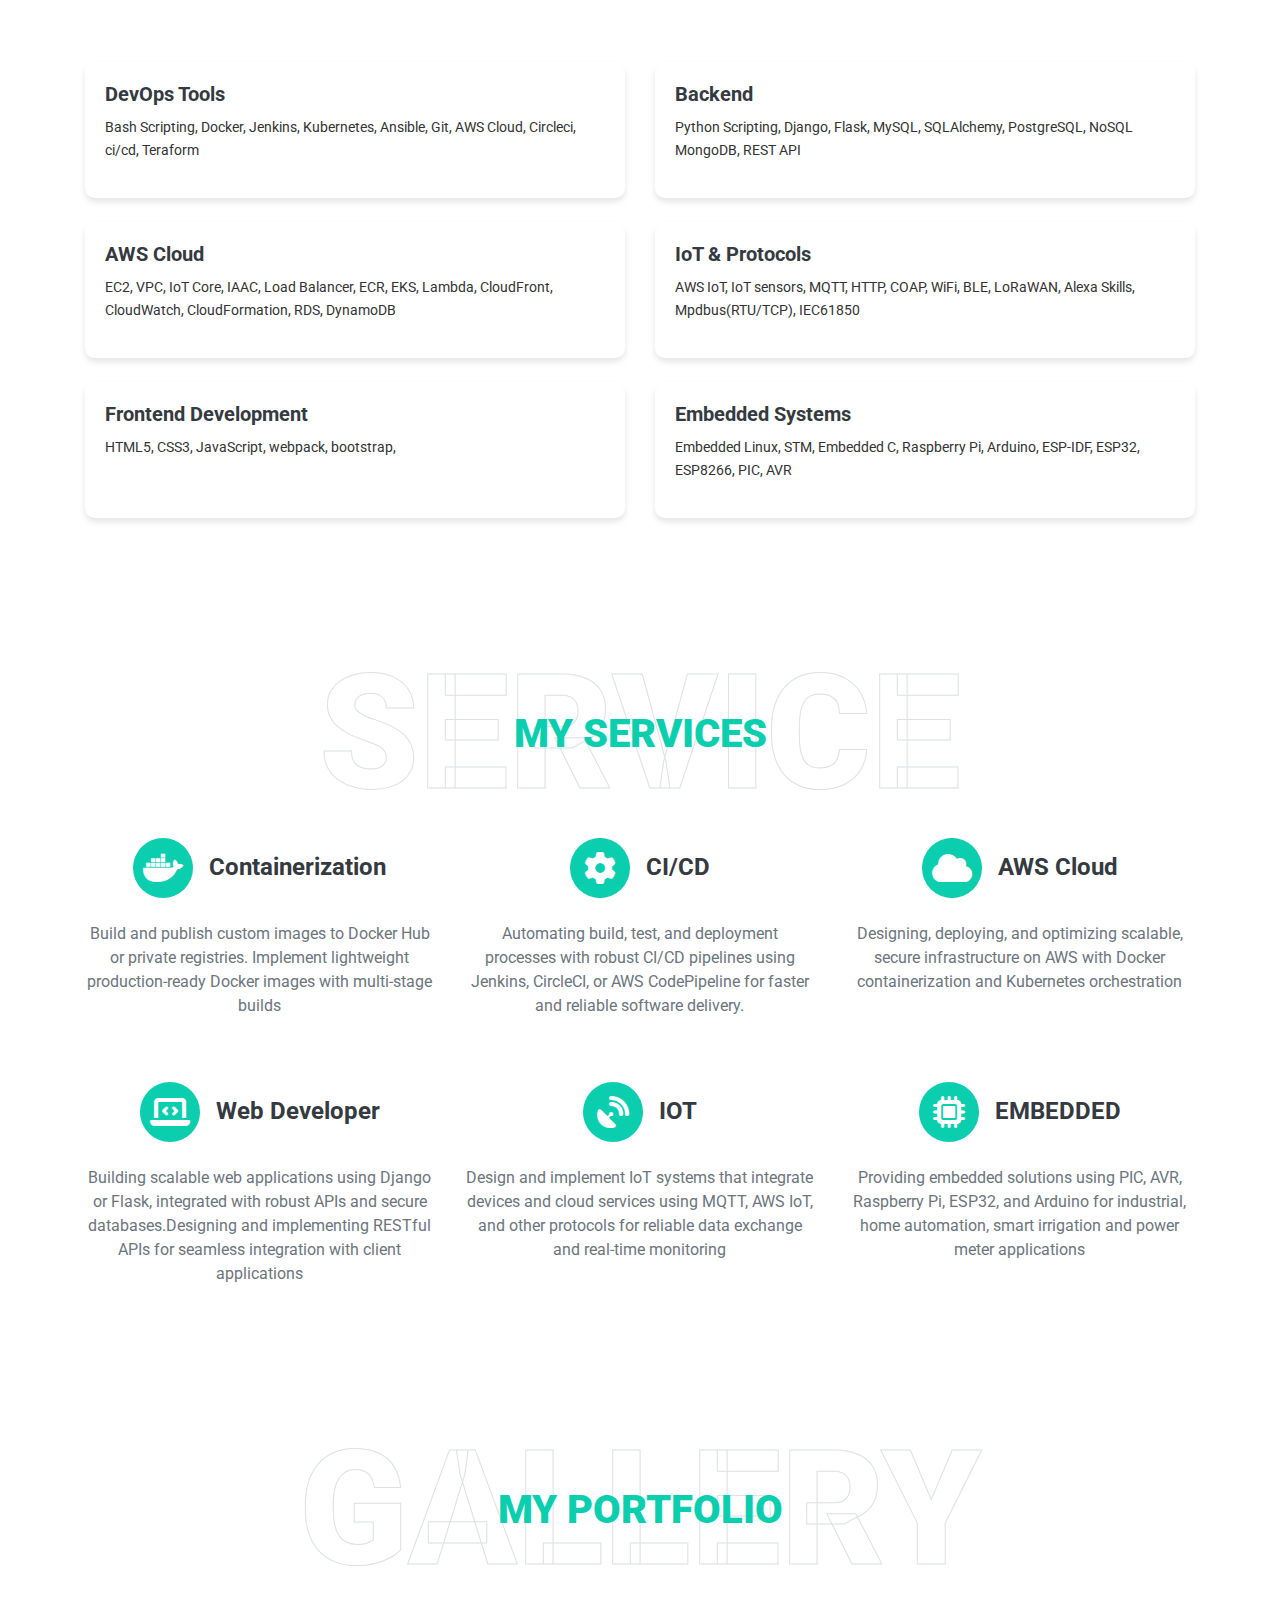
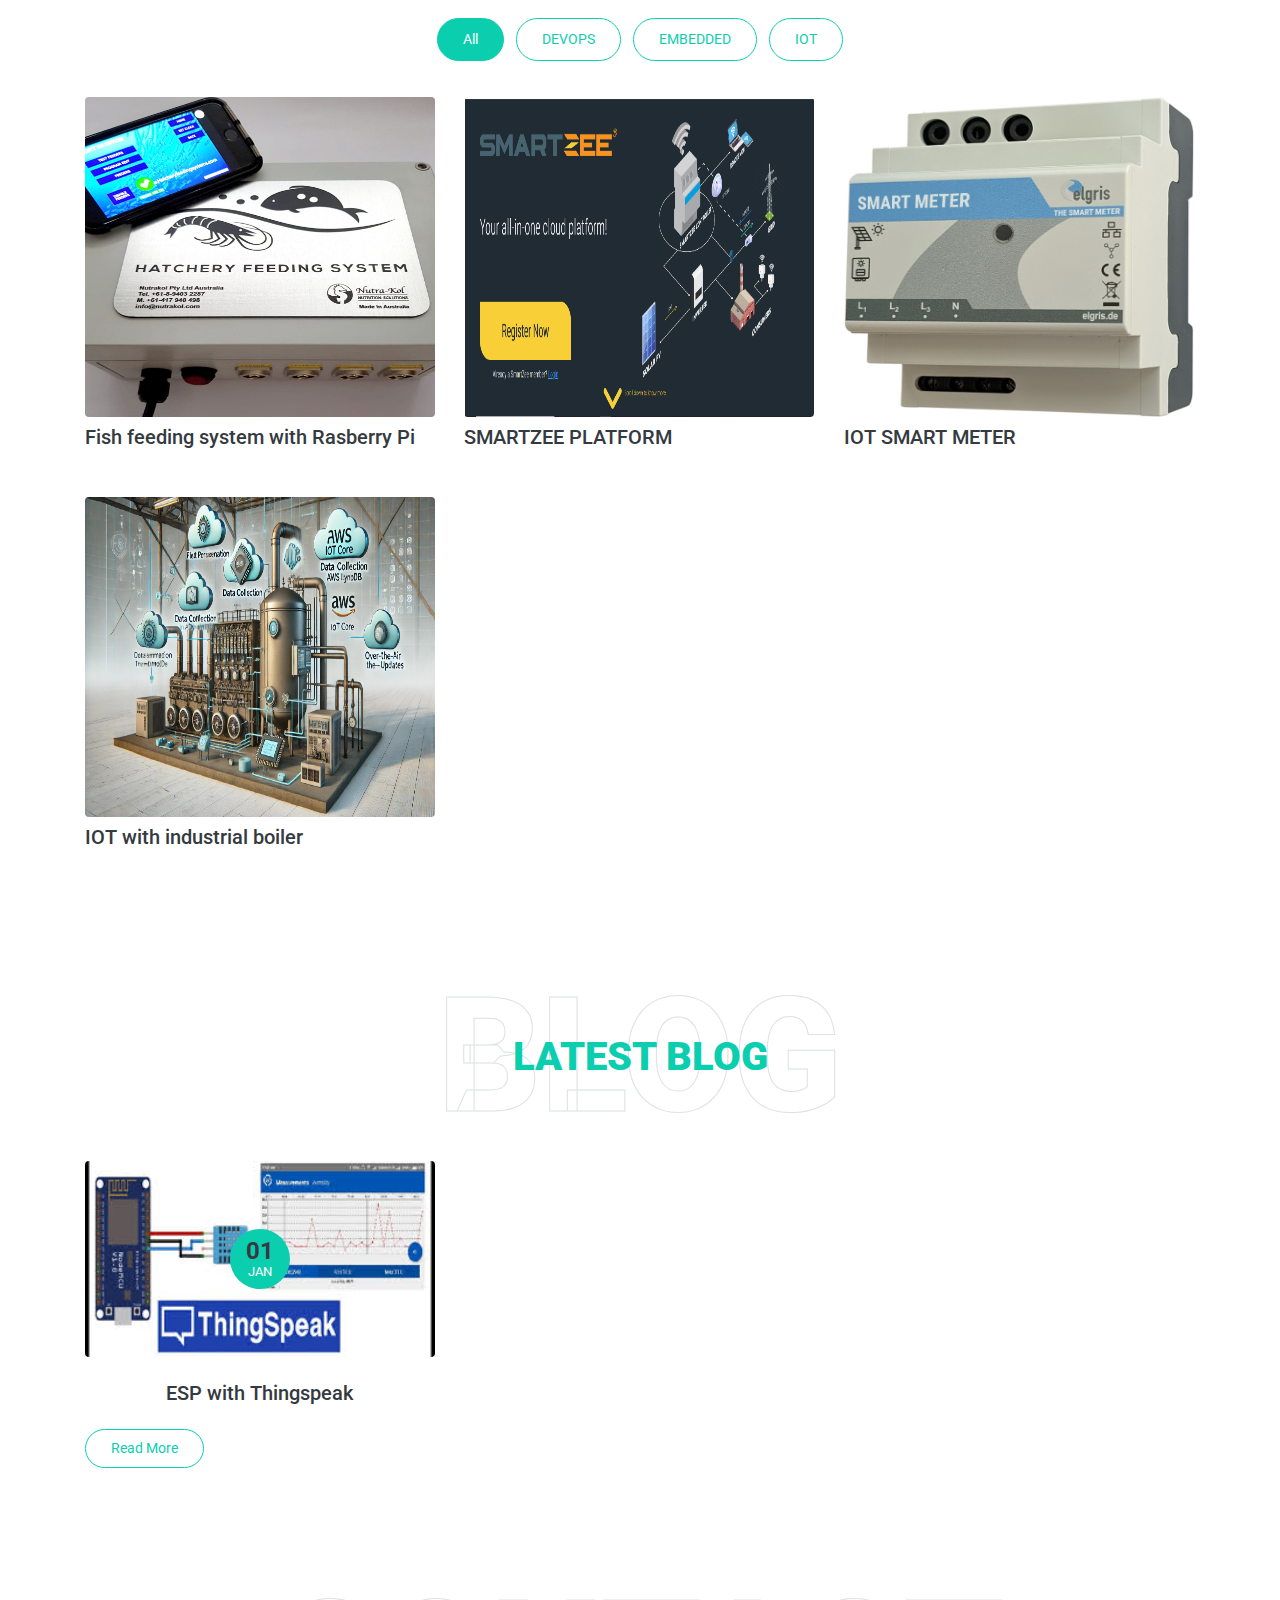
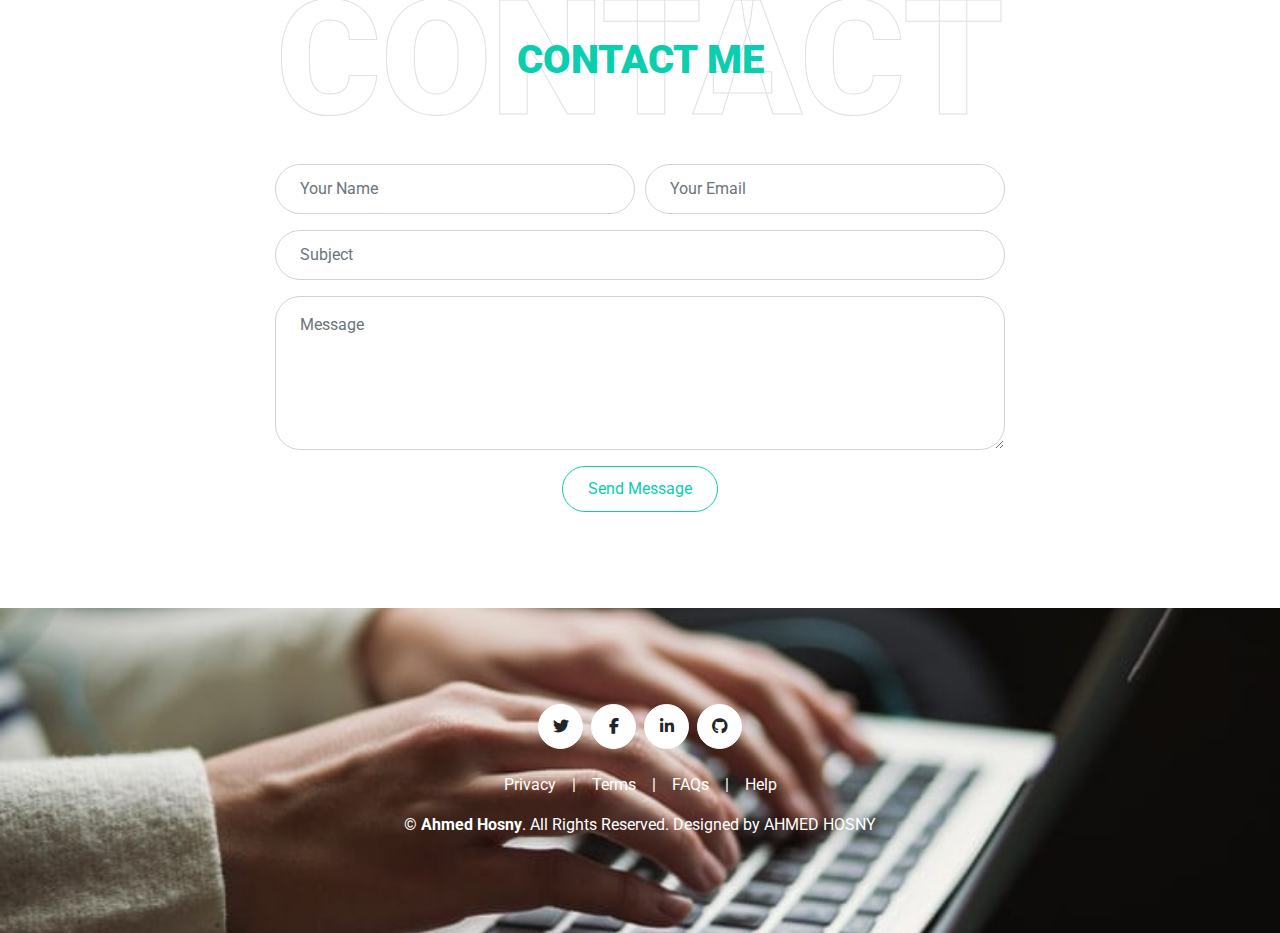
==== commit 82d70b2d: "add services" ====
--- a/index.html
+++ b/index.html
@@ -16,7 +16,9 @@
     <link href="https://fonts.googleapis.com/css2?family=Roboto:wght@300;400;500;700;900&display=swap" rel="stylesheet"> 
 
     <!-- Font Awesome -->
-    <link href="https://cdnjs.cloudflare.com/ajax/libs/font-awesome/5.10.0/css/all.min.css" rel="stylesheet">
+    <!-- <link href="https://cdnjs.cloudflare.com/ajax/libs/font-awesome/5.10.0/css/all.min.css" rel="stylesheet"> -->
+    <link href="https://cdnjs.cloudflare.com/ajax/libs/font-awesome/6.5.1/css/all.min.css" rel="stylesheet">
+
 
     <!-- Libraries Stylesheet -->
     <link href="lib/owlcarousel/assets/owl.carousel.min.css" rel="stylesheet">
@@ -44,7 +46,7 @@
                 <a href="#skill" class="nav-item nav-link">Skill</a>
                 <a href="#service" class="nav-item nav-link">Service</a>
                 <a href="#portfolio" class="nav-item nav-link">Portfolio</a>
-                <a href="#testimonial" class="nav-item nav-link">Review</a>
+                <!-- <a href="#testimonial" class="nav-item nav-link">Review</a> -->
                 <a href="#blog" class="nav-item nav-link">Blog</a>
                 <a href="#contact" class="nav-item nav-link">Contact</a>
             </div>
@@ -322,7 +324,7 @@
 
 
     <!-- Services Start -->
-    <!-- <div class="container-fluid pt-5" id="service">
+    <div class="container-fluid pt-5" id="service">
         <div class="container">
             <div class="position-relative d-flex align-items-center justify-content-center">
                 <h1 class="display-1 text-uppercase text-white" style="-webkit-text-stroke: 1px #dee2e6;">Service</h1>
@@ -331,55 +333,58 @@
             <div class="row pb-3">
                 <div class="col-lg-4 col-md-6 text-center mb-5">
                     <div class="d-flex align-items-center justify-content-center mb-4">
-                        <i class="fa fa-2x fa-laptop service-icon bg-primary text-white mr-3"></i>
-                        <h4 class="font-weight-bold m-0">Web Design</h4>
-                    </div>
-                    <p>Justo sit justo eos amet tempor amet clita amet ipsum eos elitr. Amet lorem lorem lorem est amet labore eirmod erat clita</p>
-                    <a class="border-bottom border-primary text-decoration-none" href="">Read More</a>
+                        <i class="fa-brands fa-docker service-icon bg-primary-icon text-white mr-3" style="font-size: 2rem; color: #2496ed;"></i>
+                        <h4 class="font-weight-bold m-0">Containerization</h4>
+                    </div>
+                    <p>Build and publish custom images to Docker Hub or private registries. Implement lightweight production-ready Docker images with multi-stage builds</p>
+                    <!-- <a class="border-bottom border-primary text-decoration-none" href="">Read More</a> -->
                 </div>
                 <div class="col-lg-4 col-md-6 text-center mb-5">
                     <div class="d-flex align-items-center justify-content-center mb-4">
-                        <i class="fa fa-2x fa-laptop-code service-icon bg-primary text-white mr-3"></i>
-                        <h4 class="font-weight-bold m-0">Web Development</h4>
-                    </div>
-                    <p>Justo sit justo eos amet tempor amet clita amet ipsum eos elitr. Amet lorem lorem lorem est amet labore eirmod erat clita</p>
-                    <a class="border-bottom border-primary text-decoration-none" href="">Read More</a>
+                        <i class="fa fa-2x fa fa-cog fa-spin service-icon bg-primary-icon text-white mr-3"></i>
+                        <h4 class="font-weight-bold m-0">CI/CD</h4>
+                    </div>
+                    <p>Automating build, test, and deployment processes with robust CI/CD pipelines using Jenkins, CircleCI, or AWS CodePipeline for faster and reliable software delivery.</p>
+                    <!-- <a class="border-bottom border-primary text-decoration-none" href="">Read More</a> -->
                 </div>
                 <div class="col-lg-4 col-md-6 text-center mb-5">
                     <div class="d-flex align-items-center justify-content-center mb-4">
-                        <i class="fab fa-2x fa-android service-icon bg-primary text-white mr-3"></i>
-                        <h4 class="font-weight-bold m-0">Apps Design</h4>
-                    </div>
-                    <p>Justo sit justo eos amet tempor amet clita amet ipsum eos elitr. Amet lorem lorem lorem est amet labore eirmod erat clita</p>
-                    <a class="border-bottom border-primary text-decoration-none" href="">Read More</a>
+                        <!-- <i class="fab fa-2x fa-solid fa-cloud bg-primary-icon text-white mr-3"></i> -->
+                        <i class="fa fa-2x fa fa-solid fa-cloud service-icon bg-primary-icon text-white mr-3"></i>
+                        <h4 class="font-weight-bold m-0">AWS Cloud</h4>
+                    </div>
+                    <p>Designing, deploying, and optimizing scalable, secure infrastructure on AWS with Docker containerization and Kubernetes orchestration</p>
+                    <!-- <a class="border-bottom border-primary text-decoration-none" href="">Read More</a> -->
                 </div>
                 <div class="col-lg-4 col-md-6 text-center mb-5">
                     <div class="d-flex align-items-center justify-content-center mb-4">
-                        <i class="fab fa-2x fa-apple service-icon bg-primary text-white mr-3"></i>
-                        <h4 class="font-weight-bold m-0">Apps Development</h4>
-                    </div>
-                    <p>Justo sit justo eos amet tempor amet clita amet ipsum eos elitr. Amet lorem lorem lorem est amet labore eirmod erat clita</p>
-                    <a class="border-bottom border-primary text-decoration-none" href="">Read More</a>
+                        <!-- <i class="fab fa-2x fa-solid fa-laptop-code service-icon bg-primary-icon text-white mr-3"></i> -->
+                        <i class="fa fa-2x fa-laptop-code service-icon bg-primary-icon text-white mr-3"></i>
+                        <h4 class="font-weight-bold m-0">Web Developer</h4>
+                    </div>
+                    <p>Building scalable web applications using Django or Flask, integrated with robust APIs and secure databases.Designing and implementing RESTful APIs for seamless integration with client applications</p>
+                    <!-- <a class="border-bottom border-primary text-decoration-none" href="">Read More</a> -->
+                </div>
+                <div class="col-lg-4 col-md-6 text-center mb-5">
+                    <div class="d-flex align-items-center justify-content-center mb-4">  
+                        <i class="fa fa-2x fa-solid fa-satellite-dish service-icon bg-primary-icon text-white mr-3"></i>
+                        <h4 class="font-weight-bold m-0">IOT</h4>
+                    </div>
+                    <p>Design and implement IoT systems that integrate devices and cloud services using MQTT, AWS IoT, and other protocols for reliable data exchange and real-time monitoring</p>
+                    <!-- <a class="border-bottom border-primary text-decoration-none" href="">Read More</a> -->
                 </div>
                 <div class="col-lg-4 col-md-6 text-center mb-5">
                     <div class="d-flex align-items-center justify-content-center mb-4">
-                        <i class="fa fa-2x fa-search service-icon bg-primary text-white mr-3"></i>
-                        <h4 class="font-weight-bold m-0">SEO</h4>
-                    </div>
-                    <p>Justo sit justo eos amet tempor amet clita amet ipsum eos elitr. Amet lorem lorem lorem est amet labore eirmod erat clita</p>
-                    <a class="border-bottom border-primary text-decoration-none" href="">Read More</a>
-                </div>
-                <div class="col-lg-4 col-md-6 text-center mb-5">
-                    <div class="d-flex align-items-center justify-content-center mb-4">
-                        <i class="fa fa-2x fa-edit service-icon bg-primary text-white mr-3"></i>
-                        <h4 class="font-weight-bold m-0">Content Creating</h4>
-                    </div>
-                    <p>Justo sit justo eos amet tempor amet clita amet ipsum eos elitr. Amet lorem lorem lorem est amet labore eirmod erat clita</p>
-                    <a class="border-bottom border-primary text-decoration-none" href="">Read More</a>
-                </div>
-            </div>
-        </div>
-    </div> -->
+                        <!-- <i class="fa fa-2x fa-solid fa-microchip bg-primary-icon text-white mr-3"></i> -->
+                        <i class="fa fa-2x fa-solid fa-microchip service-icon bg-primary-icon text-white mr-3"></i>
+                        <h4 class="font-weight-bold m-0">EMBEDDED</h4>
+                    </div>
+                    <p>Providing embedded solutions using PIC, AVR, Raspberry Pi, ESP32, and Arduino for industrial, home automation, smart irrigation and power meter applications</p>
+                    <!-- <a class="border-bottom border-primary text-decoration-none" href="">Read More</a> -->
+                </div>
+            </div>
+        </div>
+    </div>
     <!-- Services End -->
 
 
@@ -612,8 +617,8 @@
             <div class="d-flex justify-content-center mb-4">
                 <a class="btn btn-light btn-social mr-2" href="#"><i class="fab fa-twitter"></i></a>
                 <a class="btn btn-light btn-social mr-2" href="#"><i class="fab fa-facebook-f"></i></a>
-                <a class="btn btn-light btn-social mr-2" href="#"><i class="fab fa-linkedin-in"></i></a>
-                <a class="btn btn-light btn-social" href="#"><i class="fab fa-instagram"></i></a>
+                <a class="btn btn-light btn-social mr-2" href="www.linkedin.com/in/ahmed-hosni-edris"><i class="fab fa-linkedin-in"></i></a>
+                <a class="btn btn-light btn-social" href="https://github.com/ahosny333"><i class="fab fa-brands fa-github"></i></a>
             </div>
             <div class="d-flex justify-content-center mb-3">
                 <a class="text-white" href="#">Privacy</a>
--- a/css/style.css
+++ b/css/style.css
@@ -6362,6 +6362,15 @@
   background-size: cover;
   z-index: -1;
 }
+.bg-primary-icon
+{
+  background-color: #0BCEAF ;
+  /* background: url(../img/coding-blog.jpg) ; */
+  background-position: center;
+  background-repeat: no-repeat;
+  background-size: cover;
+  z-index: -1;
+}
 
 a.bg-primary:hover, a.bg-primary:focus,
 button.bg-primary:hover,
